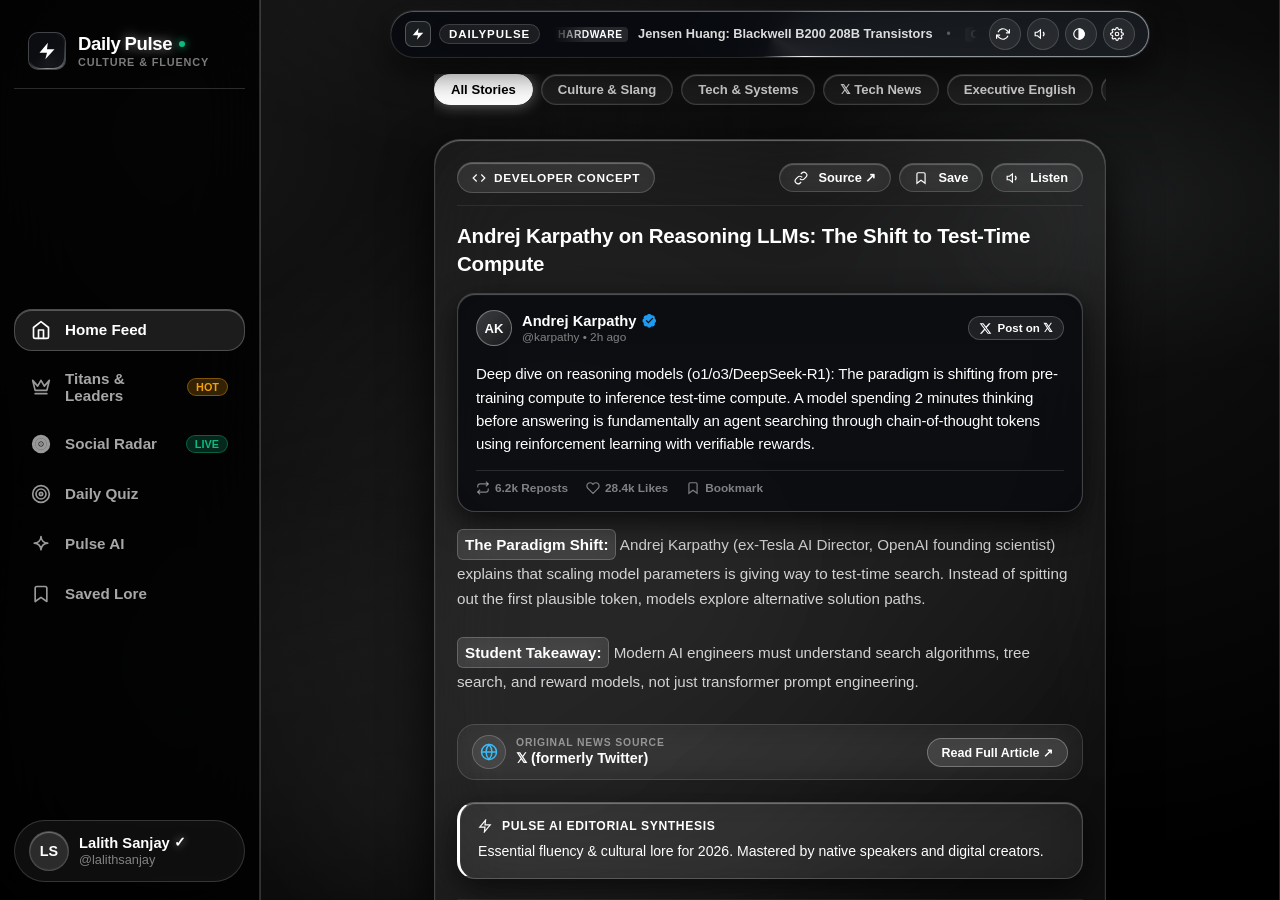
==== DailyPulse.html @ 878660b5 "Deploy 1st-year college student mentor AI: structured answers with What is that, Real-world analogie" ====
﻿<!DOCTYPE html>
<html lang="en">
<head>
  <meta charset="UTF-8">
  <meta name="viewport" content="width=device-width, initial-scale=1.0, maximum-scale=1.0, user-scalable=no">
  <meta name="theme-color" content="#000000">
  <meta name="apple-mobile-web-app-capable" content="yes">
  <meta name="apple-mobile-web-app-status-bar-style" content="black-translucent">
  <title>DailyPulse • Global Systems & Fluency Engine</title>
  
    <link rel="icon" type="image/svg+xml" href="icon.svg">
  <link rel="manifest" href="manifest.json">
  <style>
/* ============================================================
   DAILYPULSE ⚡ - Black & White Transparent Glassmorphism UI
   Minimalist, ultra-clean Apple & VisionOS monochrome frosted glass
   ============================================================ */

:root {
  /* Default: Deep OLED Black with Ultra-Blur White Frosted Glass */
  --app-bg: #000000;
  --glass-card: rgba(255, 255, 255, 0.055);
  --glass-card-hover: rgba(255, 255, 255, 0.095);
  --glass-card-active: rgba(255, 255, 255, 0.15);
  --glass-header: rgba(0, 0, 0, 0.82);
  --glass-nav: rgba(0, 0, 0, 0.88);
  --glass-embed: rgba(255, 255, 255, 0.07);
  
  --glass-border: rgba(255, 255, 255, 0.16);
  --glass-border-hover: rgba(255, 255, 255, 0.32);
  --glass-border-strong: rgba(255, 255, 255, 0.6);
  
  --glass-blur: blur(42px) saturate(210%) brightness(108%);
  --glass-shadow: 0 20px 50px rgba(0, 0, 0, 0.85);
  --glass-inset: inset 0 1px 1px rgba(255, 255, 255, 0.35), inset 0 -1px 1px rgba(255, 255, 255, 0.05);

  --text-primary: #ffffff;
  --text-secondary: rgba(255, 255, 255, 0.8);
  --text-muted: rgba(255, 255, 255, 0.48);
  
  --accent-btn-bg: #ffffff;
  --accent-btn-text: #000000;
  --accent-gold: #ffb703;
  --accent-orange: #ff5722;
  --accent-emerald: #10b981;

  --font-social: -apple-system, BlinkMacSystemFont, "Segoe UI", Roboto, Helvetica, Arial, sans-serif;
  --radius-sm: 10px;
  --radius-md: 18px;
  --radius-lg: 26px;
  --radius-pill: 9999px;
  --transition: all 0.22s cubic-bezier(0.16, 1, 0.3, 1);
}

/* White Transparent Glass Theme (Frosted Ice / Pearl) */
body.theme-white-glass {
  --app-bg: #07090e;
  --glass-card: rgba(255, 255, 255, 0.14);
  --glass-card-hover: rgba(255, 255, 255, 0.22);
  --glass-card-active: rgba(255, 255, 255, 0.28);
  --glass-header: rgba(12, 16, 24, 0.75);
  --glass-nav: rgba(12, 16, 24, 0.85);
  --glass-embed: rgba(255, 255, 255, 0.09);
  
  --glass-border: rgba(255, 255, 255, 0.24);
  --glass-border-hover: rgba(255, 255, 255, 0.45);
  --glass-border-strong: rgba(255, 255, 255, 0.7);
  
  --glass-shadow: 0 20px 50px rgba(0, 0, 0, 0.6);
  --glass-inset: inset 0 1px 2px rgba(255, 255, 255, 0.45);
  --text-primary: #ffffff;
  --text-secondary: rgba(255, 255, 255, 0.9);
  --text-muted: rgba(255, 255, 255, 0.6);
}

/* Base Reset */
* {
  margin: 0;
  padding: 0;
  box-sizing: border-box;
  -webkit-tap-highlight-color: transparent;
}

/* Pure Deep Black Background with Ambient Frosted Orbs */
body {
  background-color: var(--app-bg);
  background-image: 
    radial-gradient(circle at 15% 15%, rgba(255, 255, 255, 0.09) 0%, transparent 45%),
    radial-gradient(circle at 85% 25%, rgba(255, 255, 255, 0.07) 0%, transparent 50%),
    radial-gradient(circle at 50% 65%, rgba(255, 255, 255, 0.08) 0%, transparent 55%),
    radial-gradient(circle at 30% 90%, rgba(255, 255, 255, 0.06) 0%, transparent 45%);
  background-attachment: fixed;
  background-size: cover;
  color: var(--text-primary);
  font-family: var(--font-social);
  overflow-x: hidden;
  min-height: 100vh;
  min-height: 100dvh;
  -webkit-font-smoothing: antialiased;
  transition: background 0.3s ease;
}

/* Custom Sleek Transparent Scrollbar */
::-webkit-scrollbar {
  width: 5px;
  height: 5px;
}
::-webkit-scrollbar-track {
  background: transparent;
}
::-webkit-scrollbar-thumb {
  background: rgba(255, 255, 255, 0.14);
  border-radius: var(--radius-pill);
}
::-webkit-scrollbar-thumb:hover {
  background: rgba(255, 255, 255, 0.28);
}

/* Main Container Frame */
.social-app-shell {
  display: flex;
  flex-direction: column;
  height: 100vh;
  height: 100dvh;
  max-width: 1400px;
  margin: 0 auto;
}

/* ============================================================
   FLOATING FROSTED GLASS DYNAMIC ISLAND (Replaces old rigid header bar)
   ============================================================ */
.floating-island-container {
  position: sticky;
  top: 10px;
  z-index: 250;
  width: 100%;
  padding: 0 16px;
  margin-bottom: 8px;
  pointer-events: none;
}

.dynamic-island-capsule {
  pointer-events: auto;
  max-width: 760px;
  margin: 0 auto;
  height: 48px;
  background: rgba(8, 10, 15, 0.72);
  backdrop-filter: blur(35px) saturate(190%);
  -webkit-backdrop-filter: blur(35px) saturate(190%);
  border: 1px solid rgba(255, 255, 255, 0.16);
  border-radius: var(--radius-pill);
  box-shadow: 
    0 12px 35px rgba(0, 0, 0, 0.7),
    0 0 20px rgba(255, 255, 255, 0.04),
    inset 0 1px 1px rgba(255, 255, 255, 0.35);
  display: flex;
  align-items: center;
  justify-content: space-between;
  padding: 0 14px;
  gap: 12px;
  transition: all 0.3s cubic-bezier(0.16, 1, 0.3, 1);
}

.dynamic-island-capsule:hover {
  border-color: rgba(255, 255, 255, 0.28);
  box-shadow: 
    0 16px 45px rgba(0, 0, 0, 0.8),
    0 0 28px rgba(255, 255, 255, 0.08),
    inset 0 1px 1px rgba(255, 255, 255, 0.5);
  transform: translateY(-1px);
}

/* White Glass Theme Variant */
body.theme-white-glass .dynamic-island-capsule {
  background: rgba(255, 255, 255, 0.16);
  border-color: rgba(255, 255, 255, 0.3);
  box-shadow: 
    0 12px 35px rgba(0, 0, 0, 0.4),
    inset 0 1px 2px rgba(255, 255, 255, 0.5);
}

.island-left-meta {
  display: flex;
  align-items: center;
  gap: 8px;
  cursor: pointer;
  flex-shrink: 0;
  user-select: none;
}

.island-emblem-mini {
  position: relative;
  width: 28px;
  height: 28px;
  background: rgba(255, 255, 255, 0.1);
  border: 1px solid rgba(255, 255, 255, 0.3);
  border-radius: 50%;
  display: flex;
  align-items: center;
  justify-content: center;
  box-shadow: 0 0 12px rgba(255, 255, 255, 0.2);
}

.island-pulse-dot {
  position: absolute;
  top: -2px;
  right: -2px;
  width: 8px;
  height: 8px;
  background: #10b981;
  border-radius: 50%;
  box-shadow: 0 0 10px #10b981;
  animation: radarBlink 1.8s infinite ease-in-out;
}

.island-svg-mini {
  width: 14px;
  height: 14px;
}

.island-badge-label {
  font-size: 0.72rem;
  font-weight: 800;
  letter-spacing: 0.08em;
  color: #ffffff;
  text-transform: uppercase;
  background: rgba(255, 255, 255, 0.08);
  padding: 3px 9px;
  border-radius: var(--radius-pill);
  border: 1px solid rgba(255, 255, 255, 0.15);
}

/* Center Marquee Ticker */
.island-ticker-wrapper {
  flex: 1;
  overflow: hidden;
  white-space: nowrap;
  mask-image: linear-gradient(to right, transparent, black 8%, black 92%, transparent);
  -webkit-mask-image: linear-gradient(to right, transparent, black 8%, black 92%, transparent);
  position: relative;
  height: 24px;
  display: flex;
  align-items: center;
}

.island-ticker-track {
  display: inline-flex;
  align-items: center;
  gap: 14px;
  animation: islandMarquee 26s linear infinite;
}

.island-ticker-track:hover {
  animation-play-state: paused;
}

@keyframes islandMarquee {
  0% { transform: translateX(0); }
  100% { transform: translateX(-50%); }
}

.ticker-item {
  font-size: 0.8rem;
  font-weight: 600;
  color: rgba(255, 255, 255, 0.85);
  cursor: pointer;
  transition: color 0.2s ease;
}

.ticker-item:hover {
  color: #ffffff;
  text-shadow: 0 0 10px rgba(255, 255, 255, 0.6);
}

.ticker-dot {
  color: rgba(255, 255, 255, 0.35);
  font-size: 0.75rem;
}

/* Right Controls */
.island-right-meta {
  display: flex;
  align-items: center;
  gap: 6px;
  flex-shrink: 0;
}

.island-stat-chip {
  display: flex;
  align-items: center;
  gap: 5px;
  background: rgba(255, 255, 255, 0.07);
  border: 1px solid rgba(255, 255, 255, 0.16);
  padding: 4px 10px;
  border-radius: var(--radius-pill);
  font-size: 0.76rem;
  font-weight: 800;
  color: #ffffff;
  user-select: none;
  backdrop-filter: blur(12px);
}

.island-stat-chip.streak {
  color: #ffb703;
}

.island-icon-btn {
  width: 32px;
  height: 32px;
  background: rgba(255, 255, 255, 0.07);
  border: 1px solid rgba(255, 255, 255, 0.16);
  border-radius: 50%;
  display: flex;
  align-items: center;
  justify-content: center;
  color: #ffffff;
  font-size: 0.85rem;
  cursor: pointer;
  transition: all 0.2s ease;
  backdrop-filter: blur(12px);
}

.island-icon-btn:hover {
  background: rgba(255, 255, 255, 0.18);
  border-color: rgba(255, 255, 255, 0.35);
  transform: scale(1.08);
}

.island-icon-btn:active {
  transform: scale(0.94);
}

/* Sidebar Top Brand Header */
.sidebar-brand-box {
  display: flex;
  align-items: center;
  gap: 12px;
  padding: 14px 14px 18px 14px;
  cursor: pointer;
  user-select: none;
  border-bottom: 1px solid var(--glass-border);
  margin-bottom: 14px;
  transition: var(--transition);
}

.sidebar-brand-box:hover {
  background: rgba(255, 255, 255, 0.04);
  border-radius: var(--radius-md);
}

.sidebar-brand-box:active {
  transform: scale(0.98);
}

/* ============================================================
   ANIMATED LOGO: CARDIOGRAM PULSE + ELECTRIC HEARTBEAT EMBLEM
   ============================================================ */
.pulse-brand-emblem {
  position: relative;
  width: 40px;
  height: 40px;
  display: flex;
  align-items: center;
  justify-content: center;
  flex-shrink: 0;
}

.pulse-radar-halo {
  position: absolute;
  width: 100%;
  height: 100%;
  border-radius: 12px;
  background: rgba(255, 255, 255, 0.18);
  opacity: 0;
  pointer-events: none;
  animation: radarPulseAura 3s infinite cubic-bezier(0.1, 0.8, 0.3, 1);
}

@keyframes radarPulseAura {
  0% {
    transform: scale(0.85);
    opacity: 0.8;
  }
  60% {
    transform: scale(1.4);
    opacity: 0;
  }
  100% {
    transform: scale(1.55);
    opacity: 0;
  }
}

.pulse-svg-logo {
  width: 40px;
  height: 40px;
  overflow: visible;
  filter: drop-shadow(0 4px 14px rgba(0, 0, 0, 0.8));
  transition: transform 0.25s cubic-bezier(0.16, 1, 0.3, 1);
}

.x-header-brand:hover .pulse-svg-logo {
  transform: scale(1.08);
}

.logo-glass-bg {
  fill: rgba(255, 255, 255, 0.08);
  stroke: rgba(255, 255, 255, 0.28);
  stroke-width: 1.2;
}

/* Moving Cardiogram Signal Line */
.logo-ecg-line {
  fill: none;
  stroke: rgba(255, 255, 255, 0.45);
  stroke-width: 1.8;
  stroke-linecap: round;
  stroke-linejoin: round;
  stroke-dasharray: 55;
  stroke-dashoffset: 110;
  animation: ecgWaveSweep 3s infinite linear;
}

@keyframes ecgWaveSweep {
  0% {
    stroke-dashoffset: 110;
    opacity: 0.3;
  }
  25% {
    opacity: 0.95;
  }
  65% {
    stroke-dashoffset: 0;
    opacity: 0.95;
  }
  100% {
    stroke-dashoffset: -110;
    opacity: 0.3;
  }
}

/* Heartbeat Lub-Dub Pulsing Lightning Bolt */
.logo-bolt-icon {
  transform-origin: 22px 22px;
  animation: boltHeartbeat 3s infinite ease-in-out;
  filter: drop-shadow(0 0 6px rgba(255, 255, 255, 0.8));
}

@keyframes boltHeartbeat {
  0%, 100% {
    transform: scale(1);
    filter: drop-shadow(0 0 6px rgba(255, 255, 255, 0.7));
  }
  14% {
    transform: scale(1.18);
    filter: drop-shadow(0 0 14px rgba(255, 255, 255, 1));
  }
  24% {
    transform: scale(1.05);
    filter: drop-shadow(0 0 8px rgba(255, 255, 255, 0.8));
  }
  34% {
    transform: scale(1.22);
    filter: drop-shadow(0 0 18px rgba(255, 255, 255, 1));
  }
  48% {
    transform: scale(1);
    filter: drop-shadow(0 0 6px rgba(255, 255, 255, 0.7));
  }
}

/* Brand Text & Live Audio Equalizer */
.pulse-brand-text {
  display: flex;
  flex-direction: column;
  line-height: 1.15;
}

.pulse-title-wrap {
  display: flex;
  align-items: center;
  gap: 4px;
  font-size: 1.16rem;
  font-weight: 900;
  letter-spacing: -0.02em;
}

.brand-title-daily {
  color: #ffffff;
}

.brand-title-pulse {
  color: #ffffff;
  text-shadow: 0 0 12px rgba(255, 255, 255, 0.55);
}

.pulse-live-beacon {
  width: 6px;
  height: 6px;
  background: #10b981;
  border-radius: 50%;
  margin-left: 3px;
  box-shadow: 0 0 8px #10b981;
  animation: beaconBlink 2s infinite ease-in-out;
}

@keyframes beaconBlink {
  0%, 100% {
    opacity: 1;
    transform: scale(1);
  }
  50% {
    opacity: 0.3;
    transform: scale(0.65);
  }
}

.pulse-sub-row {
  display: flex;
  align-items: center;
  gap: 6px;
  margin-top: 2px;
}

.x-brand-sub {
  font-size: 0.68rem;
  color: var(--text-muted);
  font-weight: 800;
  text-transform: uppercase;
  letter-spacing: 0.08em;
}

.mini-equalizer {
  display: inline-flex;
  align-items: flex-end;
  gap: 2px;
  height: 9px;
}

.eq-bar {
  width: 2px;
  background: rgba(255, 255, 255, 0.7);
  border-radius: 1px;
  animation: eqBounce 1.2s infinite ease-in-out;
}

.eq-1 { height: 40%; animation-delay: 0.1s; }
.eq-2 { height: 90%; animation-delay: 0.35s; }
.eq-3 { height: 60%; animation-delay: 0.2s; }

@keyframes eqBounce {
  0%, 100% { height: 30%; opacity: 0.45; }
  50% { height: 100%; opacity: 1; }
}

.x-header-actions {
  display: flex;
  align-items: center;
  gap: 8px;
}

/* Transparent Download Pill */
.download-pill-btn {
  background: rgba(255, 255, 255, 0.08);
  border: 1px solid var(--glass-border);
  color: #ffffff;
  font-weight: 800;
  font-size: 0.76rem;
  text-decoration: none;
  padding: 6px 14px;
  border-radius: var(--radius-pill);
  cursor: pointer;
  backdrop-filter: blur(12px);
  -webkit-backdrop-filter: blur(12px);
  transition: var(--transition);
  display: inline-flex;
  align-items: center;
  gap: 5px;
  box-shadow: var(--glass-inset);
}

.download-pill-btn:hover {
  background: rgba(255, 255, 255, 0.16);
  border-color: var(--glass-border-hover);
  transform: translateY(-1px);
}

/* Glass XP & Streak Pills */
.xp-level-pill {
  display: flex;
  align-items: center;
  gap: 5px;
  background: rgba(255, 255, 255, 0.06);
  border: 1px solid var(--glass-border);
  padding: 5px 12px;
  border-radius: var(--radius-pill);
  font-size: 0.78rem;
  font-weight: 800;
  color: #fff;
  backdrop-filter: blur(10px);
  box-shadow: var(--glass-inset);
}

.streak-pill-social {
  display: flex;
  align-items: center;
  gap: 4px;
  background: rgba(255, 255, 255, 0.06);
  border: 1px solid var(--glass-border);
  padding: 5px 12px;
  border-radius: var(--radius-pill);
  font-size: 0.8rem;
  font-weight: 800;
  color: #fff;
  backdrop-filter: blur(10px);
  box-shadow: var(--glass-inset);
}

.header-icon-btn {
  background: rgba(255, 255, 255, 0.06);
  border: 1px solid var(--glass-border);
  width: 34px;
  height: 34px;
  border-radius: var(--radius-pill);
  display: flex;
  align-items: center;
  justify-content: center;
  cursor: pointer;
  color: var(--text-primary);
  font-size: 0.95rem;
  backdrop-filter: blur(12px);
  transition: var(--transition);
  box-shadow: var(--glass-inset);
}

.header-icon-btn:hover {
  background: rgba(255, 255, 255, 0.15);
  border-color: var(--glass-border-hover);
  transform: translateY(-1px);
}

/* ============================================================
   MAIN GRID & DESKTOP GLASS SIDEBAR
   ============================================================ */
.social-main-grid {
  display: flex;
  flex: 1;
  overflow: hidden;
}

.x-desktop-nav {
  display: none;
  width: 260px;
  background: var(--glass-header);
  backdrop-filter: var(--glass-blur);
  -webkit-backdrop-filter: var(--glass-blur);
  border-right: 1px solid var(--glass-border);
  padding: 18px 14px;
  flex-direction: column;
  justify-content: space-between;
  flex-shrink: 0;
}

.x-nav-menu {
  display: flex;
  flex-direction: column;
  gap: 8px;
}

.x-nav-button {
  display: flex;
  align-items: center;
  gap: 14px;
  padding: 10px 16px;
  border-radius: var(--radius-md);
  background: transparent;
  border: 1px solid transparent;
  color: rgba(255, 255, 255, 0.65);
  font-size: 0.95rem;
  font-weight: 600;
  cursor: pointer;
  transition: all 0.2s cubic-bezier(0.16, 1, 0.3, 1);
  width: 100%;
  text-align: left;
}

.x-nav-button .nav-svg-icon {
  width: 20px;
  height: 20px;
  stroke: rgba(255, 255, 255, 0.6);
  flex-shrink: 0;
  transition: stroke 0.2s ease, transform 0.2s ease;
}

.x-nav-button:hover {
  background: rgba(255, 255, 255, 0.06);
  color: #ffffff;
  border-color: rgba(255, 255, 255, 0.12);
}

.x-nav-button:hover .nav-svg-icon {
  stroke: #ffffff;
}

.x-nav-button.active {
  background: rgba(255, 255, 255, 0.1);
  border: 1px solid rgba(255, 255, 255, 0.22);
  color: #ffffff;
  font-weight: 700;
  box-shadow: inset 0 1px 0 rgba(255, 255, 255, 0.25);
}

.x-nav-button.active .nav-svg-icon {
  stroke: #ffffff;
}

.x-nav-button .nav-badge {
  margin-left: auto;
  font-size: 0.68rem;
  background: rgba(255, 255, 255, 0.12);
  border: 1px solid var(--glass-border);
  color: #fff;
  padding: 2px 8px;
  border-radius: var(--radius-pill);
  font-weight: 800;
}

.x-nav-button .quiz-badge {
  margin-left: auto;
  font-size: 0.68rem;
  background: #ffffff;
  color: #000000;
  padding: 2px 8px;
  border-radius: var(--radius-pill);
  font-weight: 800;
}

.x-profile-strip {
  display: flex;
  align-items: center;
  gap: 12px;
  padding: 10px 14px;
  border-radius: var(--radius-pill);
  cursor: pointer;
  background: var(--glass-card);
  border: 1px solid var(--glass-border);
  backdrop-filter: blur(12px);
  transition: var(--transition);
}

.x-profile-strip:hover {
  background: var(--glass-card-hover);
  border-color: var(--glass-border-hover);
}

.x-avatar {
  width: 40px;
  height: 40px;
  border-radius: 50%;
  background: rgba(255, 255, 255, 0.12);
  border: 1px solid var(--glass-border);
  display: flex;
  align-items: center;
  justify-content: center;
  font-weight: 800;
  font-size: 0.9rem;
  color: #fff;
  flex-shrink: 0;
  box-shadow: var(--glass-inset);
}

.x-user-meta {
  display: flex;
  flex-direction: column;
  line-height: 1.2;
}

.x-user-display {
  font-weight: 700;
  font-size: 0.92rem;
  display: flex;
  align-items: center;
  gap: 4px;
}

.verified-badge {
  color: #fff;
  font-size: 0.85rem;
  filter: drop-shadow(0 0 4px rgba(255, 255, 255, 0.6));
}

.x-user-handle {
  color: var(--text-muted);
  font-size: 0.8rem;
}

/* ============================================================
   FEED TIMELINE VIEWPORT
   ============================================================ */
.social-timeline {
  flex: 1;
  overflow-y: auto;
  position: relative;
  border-right: 1px solid var(--glass-border);
}

.timeline-pane {
  display: none;
  animation: feedFade 0.22s ease-out;
}

.timeline-pane.active {
  display: block;
}

@keyframes feedFade {
  from { opacity: 0; transform: translateY(6px); }
  to { opacity: 1; transform: translateY(0); }
}

/* ============================================================
   CLEAN DECK PROGRESS STRIP (Replaces Cluttered Story Bar)
   ============================================================ */
.deck-progress-strip {
  background: rgba(255, 255, 255, 0.05);
  border: 1px solid rgba(255, 255, 255, 0.16);
  border-radius: var(--radius-md);
  padding: 12px 16px;
  margin-bottom: 16px;
  backdrop-filter: var(--glass-blur);
  -webkit-backdrop-filter: var(--glass-blur);
  box-shadow: 0 8px 25px rgba(0, 0, 0, 0.6), inset 0 1px 1px rgba(255, 255, 255, 0.35);
  display: flex;
  flex-direction: column;
  gap: 8px;
}

.deck-progress-meta {
  display: flex;
  justify-content: space-between;
  align-items: center;
}

.deck-topic-badge {
  font-size: 0.86rem;
  font-weight: 800;
  color: #ffffff;
  display: flex;
  align-items: center;
  gap: 6px;
  letter-spacing: -0.01em;
}

.deck-percent-text {
  font-size: 0.72rem;
  font-weight: 800;
  color: var(--text-muted);
  text-transform: uppercase;
  letter-spacing: 0.08em;
}

.deck-progress-bar-wrap {
  width: 100%;
  height: 5px;
  background: rgba(255, 255, 255, 0.1);
  border-radius: var(--radius-pill);
  overflow: hidden;
  position: relative;
}

.deck-progress-bar-fill {
  height: 100%;
  background: #ffffff;
  border-radius: var(--radius-pill);
  transition: width 0.35s cubic-bezier(0.16, 1, 0.3, 1);
  box-shadow: 0 0 12px rgba(255, 255, 255, 0.9);
}

/* ============================================================
   DAILY DECK: MONOCHROME GLASS CARDS
   ============================================================ */
.deck-feed-stream {
  max-width: 700px;
  margin: 0 auto;
  padding: 18px 14px 80px 14px;
}

/* Category Filter Bar */
.category-filter-bar {
  margin-bottom: 20px;
  display: flex;
  gap: 8px;
  overflow-x: auto;
  padding-bottom: 14px;
  scrollbar-width: none;
}

.category-filter-bar::-webkit-scrollbar {
  display: none;
}

.category-pill {
  background: var(--glass-card);
  border: 1px solid var(--glass-border);
  color: var(--text-secondary);
  padding: 7px 16px;
  border-radius: var(--radius-pill);
  font-size: 0.82rem;
  font-weight: 700;
  cursor: pointer;
  white-space: nowrap;
  backdrop-filter: blur(12px);
  transition: var(--transition);
  box-shadow: var(--glass-inset);
}

.category-pill:hover {
  background: var(--glass-card-hover);
  color: #fff;
  border-color: var(--glass-border-hover);
}

.category-pill.active {
  background: var(--accent-btn-bg);
  color: var(--accent-btn-text);
  border-color: #fff;
  box-shadow: 0 0 15px rgba(255, 255, 255, 0.4);
}

/* The Core Transparent Post Card */
.social-post-card {
  background: var(--glass-card);
  backdrop-filter: var(--glass-blur);
  -webkit-backdrop-filter: var(--glass-blur);
  border: 1px solid var(--glass-border);
  border-radius: var(--radius-lg);
  padding: 22px;
  margin-bottom: 18px;
  box-shadow: var(--glass-shadow), var(--glass-inset);
  display: flex;
  flex-direction: column;
  gap: 16px;
  transition: var(--transition);
}

.social-post-card:hover {
  background: var(--glass-card-hover);
  border-color: var(--glass-border-hover);
  box-shadow: 0 20px 45px rgba(0, 0, 0, 0.75), var(--glass-inset);
}

/* Card Top Meta Bar (Clean Executive Layout) */
.card-meta-topbar {
  display: flex;
  align-items: center;
  justify-content: space-between;
  gap: 12px;
  padding-bottom: 12px;
  border-bottom: 1px solid rgba(255, 255, 255, 0.08);
}

.card-category-tag {
  display: inline-flex;
  align-items: center;
  gap: 8px;
  background: rgba(255, 255, 255, 0.08);
  border: 1px solid rgba(255, 255, 255, 0.18);
  border-radius: var(--radius-pill);
  padding: 6px 14px;
  backdrop-filter: blur(20px);
  -webkit-backdrop-filter: blur(20px);
  box-shadow: inset 0 1px 1px rgba(255, 255, 255, 0.3);
}

.cat-tag-icon {
  font-size: 0.95rem;
}

.cat-tag-label {
  font-size: 0.74rem;
  font-weight: 800;
  color: #ffffff;
  letter-spacing: 0.06em;
  text-transform: uppercase;
}

.card-top-actions {
  display: flex;
  align-items: center;
  gap: 8px;
}

.card-icon-action-btn {
  background: rgba(255, 255, 255, 0.06);
  border: 1px solid rgba(255, 255, 255, 0.16);
  color: #ffffff;
  padding: 6px 14px;
  border-radius: var(--radius-pill);
  font-size: 0.8rem;
  font-weight: 700;
  cursor: pointer;
  display: flex;
  align-items: center;
  gap: 6px;
  text-decoration: none;
  backdrop-filter: blur(14px);
  -webkit-backdrop-filter: blur(14px);
  transition: var(--transition);
  box-shadow: inset 0 1px 1px rgba(255, 255, 255, 0.25);
}

.card-icon-action-btn:hover {
  background: rgba(255, 255, 255, 0.16);
  border-color: rgba(255, 255, 255, 0.35);
  transform: translateY(-1px);
}

.card-icon-action-btn.saved {
  background: rgba(255, 255, 255, 0.18);
  border-color: #ffb703;
  color: #ffb703;
}

/* Legacy Post Header fallback if referenced */
.post-author-row {
  display: flex;
  align-items: center;
  justify-content: space-between;
}

.author-profile-block {
  display: flex;
  align-items: center;
  gap: 12px;
}

.author-meta {
  display: flex;
  flex-direction: column;
  line-height: 1.25;
}

.author-name-line {
  display: flex;
  align-items: center;
  gap: 6px;
  font-weight: 700;
  font-size: 0.96rem;
  color: #fff;
}

.author-handle-sub {
  color: var(--text-muted);
  font-size: 0.8rem;
}

.reddit-flair-badge {
  background: rgba(255, 255, 255, 0.08);
  color: #ffffff;
  border: 1px solid var(--glass-border);
  font-size: 0.72rem;
  font-weight: 800;
  padding: 4px 10px;
  border-radius: var(--radius-pill);
  backdrop-filter: blur(10px);
}

.post-headline-text {
  font-size: 1.28rem;
  font-weight: 800;
  line-height: 1.35;
  color: #fff;
  letter-spacing: -0.01em;
}

/* ============================================================
   AESTHETIC HERO VISUAL BANNERS (Topic Art & Culture Embeds)
   ============================================================ */
.aesthetic-visual-banner {
  position: relative;
  border-radius: 20px;
  overflow: hidden;
  padding: 24px 22px;
  display: flex;
  flex-direction: column;
  justify-content: space-between;
  gap: 16px;
  backdrop-filter: blur(40px) saturate(200%);
  -webkit-backdrop-filter: blur(40px) saturate(200%);
  box-shadow: 0 16px 45px rgba(0, 0, 0, 0.8), inset 0 1px 2px rgba(255, 255, 255, 0.4);
  transition: transform 0.3s cubic-bezier(0.16, 1, 0.3, 1), box-shadow 0.3s ease;
}

.aesthetic-visual-banner:hover {
  transform: translateY(-2px);
  box-shadow: 0 20px 50px rgba(0, 0, 0, 0.9), inset 0 1px 3px rgba(255, 255, 255, 0.6);
}

/* 1. Charli XCX Brat Summer Aesthetic Banner */
.art-brat-summer {
  background: radial-gradient(circle at 50% 40%, rgba(138, 206, 0, 0.22) 0%, rgba(12, 18, 5, 0.92) 100%);
  border: 1.5px solid rgba(138, 206, 0, 0.45);
  animation: bratPulse 4s infinite ease-in-out;
}

@keyframes bratPulse {
  0%, 100% {
    box-shadow: 0 15px 40px rgba(0, 0, 0, 0.8), 0 0 20px rgba(138, 206, 0, 0.15), inset 0 1px 2px rgba(255, 255, 255, 0.4);
    border-color: rgba(138, 206, 0, 0.35);
  }
  50% {
    box-shadow: 0 18px 50px rgba(0, 0, 0, 0.9), 0 0 40px rgba(138, 206, 0, 0.35), inset 0 1px 3px rgba(255, 255, 255, 0.7);
    border-color: #8ace00;
  }
}

.brat-typography {
  font-family: -apple-system, BlinkMacSystemFont, "Arial Black", sans-serif;
  font-size: 3.4rem;
  font-weight: 900;
  color: #8ace00;
  letter-spacing: -0.04em;
  line-height: 1;
  text-shadow: 0 0 30px rgba(138, 206, 0, 0.6), 0 4px 15px rgba(0, 0, 0, 0.9);
  filter: blur(0.3px);
  text-transform: lowercase;
}

.brat-subline {
  font-size: 0.76rem;
  font-weight: 800;
  color: rgba(255, 255, 255, 0.85);
  text-transform: uppercase;
  letter-spacing: 0.1em;
}

/* 2. Jensen Huang NVIDIA Blackwell Cyberpunk Banner */
.art-jensen-nvidia {
  background: radial-gradient(circle at 80% 20%, rgba(118, 185, 0, 0.25) 0%, rgba(8, 12, 6, 0.95) 100%);
  border: 1.5px solid rgba(118, 185, 0, 0.4);
  animation: nvidiaCircuitGlow 4.5s infinite ease-in-out;
}

@keyframes nvidiaCircuitGlow {
  0%, 100% {
    box-shadow: 0 15px 40px rgba(0, 0, 0, 0.8), 0 0 25px rgba(118, 185, 0, 0.15);
    border-color: rgba(118, 185, 0, 0.3);
  }
  50% {
    box-shadow: 0 18px 50px rgba(0, 0, 0, 0.9), 0 0 45px rgba(118, 185, 0, 0.4);
    border-color: #76b900;
  }
}

.nvidia-chip-diagram {
  display: flex;
  align-items: center;
  justify-content: space-between;
  gap: 16px;
}

.nvidia-emblem-badge {
  font-size: 2.8rem;
  width: 72px;
  height: 72px;
  background: rgba(118, 185, 0, 0.12);
  border: 1.5px solid rgba(118, 185, 0, 0.5);
  border-radius: 50%;
  display: flex;
  align-items: center;
  justify-content: center;
  box-shadow: 0 0 25px rgba(118, 185, 0, 0.35), inset 0 1px 2px rgba(255, 255, 255, 0.5);
}

/* 3. Real Madrid Champions League Regal Banner */
.art-real-madrid {
  background: radial-gradient(circle at 50% 30%, rgba(234, 179, 8, 0.2) 0%, rgba(15, 23, 42, 0.95) 100%);
  border: 1.5px solid rgba(234, 179, 8, 0.45);
  animation: uclGoldGlow 4s infinite ease-in-out;
}

@keyframes uclGoldGlow {
  0%, 100% {
    box-shadow: 0 15px 40px rgba(0, 0, 0, 0.8), 0 0 20px rgba(234, 179, 8, 0.15);
    border-color: rgba(234, 179, 8, 0.35);
  }
  50% {
    box-shadow: 0 18px 50px rgba(0, 0, 0, 0.9), 0 0 40px rgba(234, 179, 8, 0.4);
    border-color: #eab308;
  }
}

.ucl-stars-row {
  display: flex;
  gap: 4px;
  font-size: 0.9rem;
  color: #facc15;
  filter: drop-shadow(0 0 6px rgba(250, 204, 21, 0.8));
}

/* 4. IShowSpeed High Voltage Electric Banner */
.art-ishowspeed {
  background: radial-gradient(circle at 50% 50%, rgba(234, 179, 8, 0.2) 0%, rgba(126, 34, 206, 0.25) 50%, rgba(10, 5, 20, 0.95) 100%);
  border: 1.5px solid rgba(234, 179, 8, 0.4);
  animation: speedVoltage 3s infinite ease-in-out;
}

@keyframes speedVoltage {
  0%, 100% {
    box-shadow: 0 15px 40px rgba(0, 0, 0, 0.8), 0 0 25px rgba(234, 179, 8, 0.2);
    border-color: rgba(234, 179, 8, 0.35);
  }
  50% {
    box-shadow: 0 18px 50px rgba(0, 0, 0, 0.9), 0 0 45px rgba(168, 85, 247, 0.5);
    border-color: #c084fc;
  }
}

.speed-wave-bars {
  display: flex;
  align-items: flex-end;
  gap: 4px;
  height: 24px;
}

.speed-wave-bar {
  width: 4px;
  background: #facc15;
  border-radius: 2px;
  animation: speedWave 0.9s infinite ease-in-out alternate;
}

@keyframes speedWave {
  0% { height: 6px; }
  100% { height: 24px; }
}

/* 5. Sam Altman OpenAI Neural Lattice Banner */
.art-sam-altman {
  background: radial-gradient(circle at 50% 40%, rgba(6, 182, 212, 0.22) 0%, rgba(124, 58, 237, 0.2) 60%, rgba(8, 10, 20, 0.95) 100%);
  border: 1.5px solid rgba(6, 182, 212, 0.4);
  animation: openAiAgiPulse 4s infinite ease-in-out;
}

@keyframes openAiAgiPulse {
  0%, 100% {
    box-shadow: 0 15px 40px rgba(0, 0, 0, 0.8), 0 0 20px rgba(6, 182, 212, 0.2);
    border-color: rgba(6, 182, 212, 0.35);
  }
  50% {
    box-shadow: 0 18px 50px rgba(0, 0, 0, 0.9), 0 0 40px rgba(124, 58, 237, 0.4);
    border-color: #a855f7;
  }
}

/* 6. Centering a Div CSS Wireframe Banner */
.art-center-div {
  background: rgba(15, 23, 42, 0.75);
  border: 1.5px solid rgba(255, 255, 255, 0.2);
  padding: 20px;
}

.center-grid-canvas {
  height: 90px;
  border: 1px dashed rgba(255, 255, 255, 0.25);
  border-radius: 12px;
  display: grid;
  place-items: center;
  position: relative;
  background: rgba(0, 0, 0, 0.4);
}

.center-grid-target {
  background: #ffffff;
  color: #000000;
  font-weight: 800;
  font-size: 0.78rem;
  padding: 6px 14px;
  border-radius: 8px;
  box-shadow: 0 0 20px rgba(255, 255, 255, 0.8);
  animation: centerPulse 2.5s infinite ease-in-out;
}

@keyframes centerPulse {
  0%, 100% { transform: scale(1); }
  50% { transform: scale(1.08); box-shadow: 0 0 30px rgba(255, 255, 255, 1); }
}

/* Generic Aesthetic Visual Tag */
.art-meta-tag {
  display: inline-flex;
  align-items: center;
  gap: 6px;
  font-size: 0.72rem;
  font-weight: 800;
  text-transform: uppercase;
  letter-spacing: 0.08em;
  padding: 4px 12px;
  border-radius: var(--radius-pill);
  background: rgba(255, 255, 255, 0.08);
  border: 1px solid rgba(255, 255, 255, 0.18);
  backdrop-filter: blur(16px);
  color: #ffffff;
}

/* Transparent White Frosted Glass Embed Box with Animated White Sheen */
.slang-formal-embed {
  position: relative;
  background: rgba(255, 255, 255, 0.065);
  border: 1.5px solid rgba(255, 255, 255, 0.28);
  border-radius: 20px;
  overflow: hidden;
  backdrop-filter: blur(42px) saturate(220%);
  -webkit-backdrop-filter: blur(42px) saturate(220%);
  box-shadow: 0 15px 40px rgba(0, 0, 0, 0.75), inset 0 1px 2px rgba(255, 255, 255, 0.45);
  animation: whiteGlassPulse 4s infinite ease-in-out;
}

@keyframes whiteGlassPulse {
  0%, 100% {
    border-color: rgba(255, 255, 255, 0.22);
    box-shadow: 0 12px 35px rgba(0, 0, 0, 0.75), 
                inset 0 1px 2px rgba(255, 255, 255, 0.35), 
                0 0 16px rgba(255, 255, 255, 0.06);
  }
  50% {
    border-color: rgba(255, 255, 255, 0.65);
    box-shadow: 0 18px 50px rgba(0, 0, 0, 0.88), 
                inset 0 1px 3px rgba(255, 255, 255, 0.8), 
                0 0 32px rgba(255, 255, 255, 0.28);
  }
}

.embed-quote-row {
  padding: 18px 20px;
  display: flex;
  justify-content: space-between;
  align-items: center;
  background: rgba(255, 255, 255, 0.035);
  backdrop-filter: blur(25px);
  transition: var(--transition);
}

.embed-quote-row:first-child {
  border-bottom: 1px solid rgba(255, 255, 255, 0.14);
}

.embed-quote-row:hover {
  background: rgba(255, 255, 255, 0.08);
}

.quote-label-tag {
  font-size: 0.74rem;
  text-transform: uppercase;
  font-weight: 800;
  letter-spacing: 0.08em;
  margin-bottom: 6px;
  display: block;
}

.quote-label-tag.slang-color { color: rgba(255, 255, 255, 0.75); }
.quote-label-tag.formal-color { color: #ffffff; }

.quote-phrase-text {
  font-size: 1.15rem;
  font-weight: 700;
  color: #ffffff;
  line-height: 1.45;
  letter-spacing: -0.01em;
  text-shadow: 0 2px 12px rgba(0, 0, 0, 0.8);
}

.sound-mini-btn {
  background: rgba(255, 255, 255, 0.12);
  border: 1px solid rgba(255, 255, 255, 0.28);
  width: 42px;
  height: 42px;
  border-radius: 50%;
  display: flex;
  align-items: center;
  justify-content: center;
  cursor: pointer;
  transition: var(--transition);
  color: #ffffff;
  flex-shrink: 0;
  backdrop-filter: blur(14px);
  box-shadow: inset 0 1px 1px rgba(255, 255, 255, 0.4);
}

.sound-mini-btn:hover {
  background: #ffffff;
  color: #000000;
  border-color: #ffffff;
  transform: scale(1.1);
  box-shadow: 0 0 20px rgba(255, 255, 255, 0.6);
}

/* Glass Voice Practice Container */
.voice-practice-container {
  background: var(--glass-embed);
  border: 1px dashed var(--glass-border-hover);
  padding: 16px;
  border-radius: var(--radius-md);
  display: flex;
  flex-direction: column;
  gap: 12px;
  backdrop-filter: blur(14px);
}

.voice-input-row {
  display: flex;
  gap: 10px;
}

.mic-record-btn {
  background: rgba(255, 255, 255, 0.1);
  border: 1px solid var(--glass-border);
  color: #ffffff;
  width: 46px;
  height: 46px;
  border-radius: 50%;
  display: flex;
  align-items: center;
  justify-content: center;
  font-size: 1.25rem;
  cursor: pointer;
  transition: var(--transition);
  flex-shrink: 0;
  backdrop-filter: blur(10px);
}

.mic-record-btn.recording {
  background: #ffffff;
  color: #000;
  animation: pulseMic 1.2s infinite ease-in-out;
}

@keyframes pulseMic {
  0%, 100% { transform: scale(1); box-shadow: 0 0 15px rgba(255, 255, 255, 0.5); }
  50% { transform: scale(1.12); box-shadow: 0 0 25px rgba(255, 255, 255, 0.9); }
}

.post-narrative {
  color: var(--text-secondary);
  font-size: 0.95rem;
  line-height: 1.65;
}

.post-narrative strong {
  color: #ffffff;
  background: rgba(255, 255, 255, 0.1);
  padding: 2px 7px;
  border-radius: 6px;
  border: 1px solid rgba(255, 255, 255, 0.2);
  backdrop-filter: blur(12px);
  display: inline-block;
  margin: 1px 0;
}

/* White Transparent Frosted Community Note with Animated Pulse */
.x-community-note {
  background: rgba(255, 255, 255, 0.06);
  border: 1px solid rgba(255, 255, 255, 0.2);
  border-left: 3.5px solid #ffffff;
  border-radius: var(--radius-md);
  padding: 16px 18px;
  display: flex;
  flex-direction: column;
  gap: 8px;
  backdrop-filter: blur(35px) saturate(200%);
  -webkit-backdrop-filter: blur(35px) saturate(200%);
  box-shadow: 0 12px 35px rgba(0, 0, 0, 0.65), inset 0 1px 1px rgba(255, 255, 255, 0.35);
  animation: whiteNotePulse 5s infinite ease-in-out;
}

@keyframes whiteNotePulse {
  0%, 100% {
    border-left-color: rgba(255, 255, 255, 0.7);
    box-shadow: 0 12px 35px rgba(0, 0, 0, 0.65), inset 0 1px 1px rgba(255, 255, 255, 0.35);
  }
  50% {
    border-left-color: #ffffff;
    box-shadow: 0 15px 45px rgba(0, 0, 0, 0.8), inset 0 1px 2px rgba(255, 255, 255, 0.65), 0 0 20px rgba(255, 255, 255, 0.18);
  }
}

.note-header {
  display: flex;
  align-items: center;
  gap: 6px;
  font-size: 0.76rem;
  font-weight: 800;
  color: #ffffff;
  text-transform: uppercase;
  letter-spacing: 0.05em;
}

.note-body {
  font-size: 0.88rem;
  color: var(--text-primary);
  line-height: 1.5;
}

/* Card Action & Step Navigation Bar (Executive Layout) */
.card-footer-action-bar {
  display: flex;
  align-items: center;
  justify-content: space-between;
  gap: 12px;
  padding-top: 16px;
  border-top: 1px solid rgba(255, 255, 255, 0.08);
  margin-top: 4px;
}

.footer-left-actions {
  display: flex;
  align-items: center;
  gap: 10px;
}

.card-footer-pill-btn {
  background: rgba(255, 255, 255, 0.07);
  border: 1px solid rgba(255, 255, 255, 0.16);
  color: #ffffff;
  padding: 8px 16px;
  border-radius: var(--radius-pill);
  font-size: 0.84rem;
  font-weight: 700;
  cursor: pointer;
  display: flex;
  align-items: center;
  gap: 6px;
  backdrop-filter: blur(16px);
  -webkit-backdrop-filter: blur(16px);
  transition: var(--transition);
  box-shadow: inset 0 1px 1px rgba(255, 255, 255, 0.25);
}

.card-footer-pill-btn:hover {
  background: rgba(255, 255, 255, 0.16);
  border-color: rgba(255, 255, 255, 0.4);
  transform: translateY(-1px);
}

.card-footer-pill-btn.liked {
  color: #ffffff;
  background: rgba(255, 255, 255, 0.18);
  border-color: rgba(255, 255, 255, 0.5);
  filter: drop-shadow(0 0 10px rgba(255, 255, 255, 0.6));
}

.card-next-step-btn {
  background: #ffffff;
  color: #000000;
  border: 1px solid #ffffff;
  padding: 9px 20px;
  border-radius: var(--radius-pill);
  font-size: 0.86rem;
  font-weight: 800;
  cursor: pointer;
  display: inline-flex;
  align-items: center;
  gap: 6px;
  transition: var(--transition);
  box-shadow: 0 4px 18px rgba(255, 255, 255, 0.35);
}

.card-next-step-btn:hover {
  background: rgba(255, 255, 255, 0.9);
  transform: translateY(-2px);
  box-shadow: 0 6px 24px rgba(255, 255, 255, 0.55);
}

/* Glass Social Action Bar */
.social-action-bar {
  display: flex;
  align-items: center;
  justify-content: space-between;
  padding-top: 12px;
  border-top: 1px solid var(--glass-border);
}

.rd-vote-pill {
  display: flex;
  align-items: center;
  gap: 8px;
  background: var(--glass-card);
  border: 1px solid var(--glass-border);
  padding: 5px 14px;
  border-radius: var(--radius-pill);
  backdrop-filter: blur(10px);
  box-shadow: var(--glass-inset);
}

.vote-arrow-btn {
  background: transparent;
  border: none;
  color: var(--text-muted);
  font-size: 0.95rem;
  cursor: pointer;
  transition: var(--transition);
}

.vote-arrow-btn:hover {
  color: #ffffff;
  transform: scale(1.15);
}

.vote-number {
  font-weight: 800;
  font-size: 0.88rem;
  color: #fff;
}

.x-interactions {
  display: flex;
  gap: 18px;
  align-items: center;
}

.action-count-btn {
  background: transparent;
  border: none;
  display: flex;
  align-items: center;
  gap: 6px;
  color: var(--text-muted);
  font-size: 0.85rem;
  font-weight: 700;
  cursor: pointer;
  transition: var(--transition);
}

.action-count-btn:hover {
  color: #ffffff;
}

.action-count-btn.like-btn:hover, .action-count-btn.liked {
  color: #ffffff;
  filter: drop-shadow(0 0 8px rgba(255, 255, 255, 0.8));
}

.action-count-btn.bookmark-btn.saved {
  color: #ffb703;
  filter: drop-shadow(0 0 6px rgba(255, 183, 3, 0.6));
}

/* Card Step Switcher (Bottom of Deck) */
.deck-step-footer {
  display: flex;
  justify-content: space-between;
  align-items: center;
  margin-top: 12px;
}

.feed-prev-btn, .feed-next-btn {
  background: var(--glass-card);
  border: 1px solid var(--glass-border);
  color: var(--text-primary);
  padding: 10px 20px;
  border-radius: var(--radius-pill);
  font-weight: 700;
  font-size: 0.88rem;
  cursor: pointer;
  backdrop-filter: blur(12px);
  transition: var(--transition);
  box-shadow: var(--glass-inset);
}

.feed-prev-btn:hover:not(:disabled) {
  background: var(--glass-card-hover);
  border-color: var(--glass-border-hover);
}

.feed-next-btn {
  background: var(--accent-btn-bg);
  color: var(--accent-btn-text);
  border-color: #fff;
  font-weight: 800;
  box-shadow: 0 0 20px rgba(255, 255, 255, 0.4);
}

.feed-next-btn:hover {
  background: rgba(255, 255, 255, 0.85);
  transform: translateY(-1px);
}

.feed-prev-btn:disabled {
  opacity: 0.3;
  cursor: not-allowed;
}

.step-indicator-label {
  font-size: 0.82rem;
  color: var(--text-muted);
  font-weight: 700;
}

/* ============================================================
   TAB 2: RADAR - FROSTED STREAM CARDS
   ============================================================ */
.radar-timeline-stream {
  max-width: 740px;
  margin: 0 auto;
  padding: 18px 14px 80px 14px;
  display: flex;
  flex-direction: column;
  gap: 16px;
}

.radar-filter-bar {
  display: flex;
  gap: 8px;
  overflow-x: auto;
  padding-bottom: 10px;
  scrollbar-width: none;
}

.radar-filter-bar::-webkit-scrollbar {
  display: none;
}

.radar-tab-pill {
  background: var(--glass-card);
  border: 1px solid var(--glass-border);
  color: var(--text-secondary);
  padding: 8px 18px;
  border-radius: var(--radius-pill);
  font-size: 0.85rem;
  font-weight: 700;
  cursor: pointer;
  white-space: nowrap;
  backdrop-filter: blur(12px);
  transition: var(--transition);
  box-shadow: var(--glass-inset);
}

.radar-tab-pill:hover {
  background: var(--glass-card-hover);
  color: #fff;
  border-color: var(--glass-border-hover);
}

.radar-tab-pill.active {
  background: var(--accent-btn-bg);
  color: var(--accent-btn-text);
  border-color: #fff;
  box-shadow: 0 0 18px rgba(255, 255, 255, 0.4);
}

.live-fetch-banner {
  background: var(--glass-card);
  border: 1px solid var(--glass-border);
  padding: 10px 16px;
  border-radius: var(--radius-md);
  font-size: 0.82rem;
  color: #ffffff;
  display: flex;
  align-items: center;
  justify-content: space-between;
  backdrop-filter: blur(12px);
  box-shadow: var(--glass-inset);
}

.radar-stream-card {
  background: var(--glass-card);
  backdrop-filter: var(--glass-blur);
  -webkit-backdrop-filter: var(--glass-blur);
  border: 1px solid var(--glass-border);
  border-radius: var(--radius-md);
  padding: 18px;
  display: flex;
  flex-direction: column;
  gap: 12px;
  box-shadow: var(--glass-shadow), var(--glass-inset);
  transition: var(--transition);
}

.radar-stream-card:hover {
  background: var(--glass-card-hover);
  border-color: var(--glass-border-hover);
  transform: translateY(-2px);
}

.stream-card-author {
  display: flex;
  justify-content: space-between;
  align-items: center;
}

.stream-author-tag {
  display: flex;
  align-items: center;
  gap: 8px;
  font-weight: 700;
  font-size: 0.94rem;
  color: #fff;
}

.stream-platform-icon {
  width: 26px;
  height: 26px;
  border-radius: 50%;
  display: flex;
  align-items: center;
  justify-content: center;
  font-size: 0.85rem;
  background: rgba(255, 255, 255, 0.12);
  border: 1px solid var(--glass-border);
}

.stream-title-text {
  font-size: 1.1rem;
  font-weight: 700;
  line-height: 1.4;
  color: #fff;
}

.stream-body-text {
  font-size: 0.92rem;
  color: var(--text-secondary);
  line-height: 1.55;
}

.stream-bottom-row {
  display: flex;
  justify-content: space-between;
  align-items: center;
  padding-top: 12px;
  border-top: 1px solid var(--glass-border);
}

.btn-ask-ai-pill {
  background: rgba(255, 255, 255, 0.08);
  border: 1px solid var(--glass-border);
  color: #ffffff;
  font-weight: 800;
  font-size: 0.8rem;
  padding: 6px 14px;
  border-radius: var(--radius-pill);
  cursor: pointer;
  backdrop-filter: blur(10px);
  transition: var(--transition);
  box-shadow: var(--glass-inset);
}

.btn-ask-ai-pill:hover {
  background: #ffffff;
  color: #000;
  border-color: #fff;
}

/* ============================================================
   TAB 3: DM / PULSE AI TRANSPARENT MESSENGER
   ============================================================ */
.dm-chat-view {
  max-width: 740px;
  margin: 0 auto;
  height: calc(100vh - 120px);
  height: calc(100dvh - 120px);
  display: flex;
  flex-direction: column;
  padding: 12px 16px;
}

.dm-chat-stream {
  flex: 1;
  overflow-y: auto;
  display: flex;
  flex-direction: column;
  gap: 14px;
  padding: 14px 0;
}

.dm-bubble {
  max-width: 82%;
  padding: 14px 18px;
  border-radius: 20px;
  font-size: 0.95rem;
  line-height: 1.55;
  box-shadow: var(--glass-shadow);
}

.dm-bubble.ai {
  align-self: flex-start;
  background: var(--glass-card);
  backdrop-filter: var(--glass-blur);
  -webkit-backdrop-filter: var(--glass-blur);
  border: 1px solid var(--glass-border);
  color: var(--text-primary);
  border-bottom-left-radius: 4px;
  box-shadow: var(--glass-inset);
}

.dm-bubble.user {
  align-self: flex-end;
  background: #ffffff;
  color: #000000;
  font-weight: 600;
  border-bottom-right-radius: 4px;
  border: 1px solid rgba(255, 255, 255, 0.3);
  box-shadow: 0 8px 25px rgba(255, 255, 255, 0.2);
}

.dm-composer-bar {
  display: flex;
  gap: 10px;
  padding: 12px 0;
}

.dm-input {
  flex: 1;
  background: var(--glass-card);
  backdrop-filter: blur(14px);
  border: 1px solid var(--glass-border);
  border-radius: var(--radius-pill);
  padding: 12px 20px;
  color: #fff;
  font-size: 0.95rem;
  outline: none;
  box-shadow: var(--glass-inset);
  transition: var(--transition);
}

.dm-input:focus {
  border-color: var(--glass-border-hover);
  background: var(--glass-card-hover);
}

.dm-send-btn {
  background: var(--accent-btn-bg);
  color: var(--accent-btn-text);
  border: none;
  width: 46px;
  height: 46px;
  border-radius: 50%;
  font-weight: 800;
  font-size: 1.15rem;
  display: flex;
  align-items: center;
  justify-content: center;
  cursor: pointer;
  box-shadow: 0 0 20px rgba(255, 255, 255, 0.3);
  transition: var(--transition);
}

.dm-send-btn:hover {
  transform: scale(1.08);
}

/* ============================================================
   TAB 4: DAILY QUIZ TRANSPARENT GLASS CARDS
   ============================================================ */
.quiz-container {
  max-width: 700px;
  margin: 0 auto;
  padding: 18px 14px 80px 14px;
  display: flex;
  flex-direction: column;
  gap: 16px;
}

.quiz-card-box {
  background: var(--glass-card);
  backdrop-filter: var(--glass-blur);
  -webkit-backdrop-filter: var(--glass-blur);
  border: 1px solid var(--glass-border);
  border-radius: var(--radius-lg);
  padding: 24px;
  display: flex;
  flex-direction: column;
  gap: 18px;
  box-shadow: var(--glass-shadow), var(--glass-inset);
}

.quiz-option-btn {
  background: var(--glass-card);
  border: 1px solid var(--glass-border);
  border-radius: var(--radius-md);
  padding: 14px 18px;
  color: #fff;
  font-size: 0.94rem;
  font-weight: 600;
  text-align: left;
  cursor: pointer;
  backdrop-filter: blur(10px);
  transition: var(--transition);
  display: flex;
  justify-content: space-between;
  align-items: center;
  box-shadow: var(--glass-inset);
}

.quiz-option-btn:hover {
  border-color: var(--glass-border-hover);
  background: var(--glass-card-hover);
  transform: translateX(3px);
}

.quiz-option-btn.correct {
  background: rgba(255, 255, 255, 0.25);
  border-color: #ffffff;
  color: #ffffff;
  box-shadow: 0 0 20px rgba(255, 255, 255, 0.3);
}

.quiz-option-btn.wrong {
  background: rgba(255, 255, 255, 0.08);
  border-color: rgba(255, 255, 255, 0.2);
  color: rgba(255, 255, 255, 0.4);
}

/* ============================================================
   BOTTOM BAR (EXECUTIVE PRECISION MOBILE NAVIGATION)
   ============================================================ */
.social-bottom-nav {
  height: 64px;
  background: rgba(8, 10, 14, 0.88);
  backdrop-filter: blur(35px) saturate(190%);
  -webkit-backdrop-filter: blur(35px) saturate(190%);
  border-top: 1px solid rgba(255, 255, 255, 0.12);
  box-shadow: 0 -8px 32px rgba(0, 0, 0, 0.8);
  display: flex;
  align-items: center;
  justify-content: space-around;
  position: sticky;
  bottom: 0;
  z-index: 200;
  flex-shrink: 0;
  padding: 0 8px;
}

body.theme-white-glass .social-bottom-nav {
  background: rgba(255, 255, 255, 0.18);
  border-top-color: rgba(255, 255, 255, 0.3);
  box-shadow: 0 -8px 32px rgba(0, 0, 0, 0.3);
}

.social-nav-btn {
  background: transparent;
  border: 1px solid transparent;
  display: flex;
  flex-direction: column;
  align-items: center;
  justify-content: center;
  gap: 3px;
  color: rgba(255, 255, 255, 0.45);
  font-size: 0.68rem;
  font-weight: 600;
  letter-spacing: 0.02em;
  cursor: pointer;
  transition: all 0.22s cubic-bezier(0.16, 1, 0.3, 1);
  padding: 6px 10px;
  border-radius: 12px;
  min-width: 52px;
  position: relative;
  user-select: none;
}

.social-nav-btn .nav-svg-icon {
  width: 20px;
  height: 20px;
  stroke: rgba(255, 255, 255, 0.45);
  stroke-width: 1.8;
  transition: all 0.2s ease;
}

.social-nav-btn:hover {
  color: rgba(255, 255, 255, 0.8);
  background: rgba(255, 255, 255, 0.05);
}

.social-nav-btn:hover .nav-svg-icon {
  stroke: rgba(255, 255, 255, 0.8);
}

/* Executive Active State: Frosted Glass Capsule + Precision Indicator (ZERO fuzzy childish glow!) */
.social-nav-btn.active {
  color: #ffffff;
  background: rgba(255, 255, 255, 0.1);
  border-color: rgba(255, 255, 255, 0.2);
  font-weight: 700;
}

.social-nav-btn.active .nav-svg-icon {
  stroke: #ffffff;
  stroke-width: 2.1;
  transform: translateY(-1px);
  filter: none !important;
}

/* Precision micro-dot indicator below active button (replaces childish glow) */
.social-nav-btn::after {
  content: '';
  position: absolute;
  bottom: 2px;
  width: 16px;
  height: 2px;
  background: #ffffff;
  border-radius: 2px;
  opacity: 0;
  transform: scale(0);
  transition: all 0.22s cubic-bezier(0.16, 1, 0.3, 1);
}

.social-nav-btn.active::after {
  opacity: 1;
  transform: scale(1);
}

/* ============================================================
   SETTINGS MODAL
   ============================================================ */
.modal-overlay {
  position: fixed;
  top: 0;
  left: 0;
  width: 100vw;
  height: 100vh;
  background: rgba(0, 0, 0, 0.7);
  backdrop-filter: blur(16px);
  -webkit-backdrop-filter: blur(16px);
  display: none;
  align-items: center;
  justify-content: center;
  z-index: 1000;
}

.modal-overlay.active {
  display: flex;
}

.settings-card {
  background: rgba(10, 12, 16, 0.8);
  backdrop-filter: blur(35px) saturate(190%);
  -webkit-backdrop-filter: blur(35px) saturate(190%);
  border: 1px solid var(--glass-border-hover);
  border-radius: var(--radius-lg);
  width: 90%;
  max-width: 480px;
  padding: 26px;
  display: flex;
  flex-direction: column;
  gap: 18px;
  box-shadow: 0 25px 60px rgba(0, 0, 0, 0.9), var(--glass-inset);
}

.setting-row {
  display: flex;
  justify-content: space-between;
  align-items: center;
  padding: 8px 0;
}

/* ============================================================
   TECH TITANS & WORLD LEADERS (Student Knowledge & Radar Page)
   ============================================================ */
.titans-container {
  max-width: 720px;
  margin: 0 auto;
  padding: 18px 14px 90px 14px;
  display: flex;
  flex-direction: column;
  gap: 16px;
}

.titans-header-banner {
  background: rgba(255, 255, 255, 0.05);
  backdrop-filter: var(--glass-blur);
  -webkit-backdrop-filter: var(--glass-blur);
  border: 1px solid rgba(255, 255, 255, 0.16);
  border-radius: var(--radius-lg);
  padding: 20px;
  display: flex;
  flex-direction: column;
  gap: 14px;
  box-shadow: 0 10px 30px rgba(0, 0, 0, 0.65), var(--glass-inset);
}

.titans-banner-top {
  display: flex;
  justify-content: space-between;
  align-items: flex-start;
  gap: 12px;
}

.titans-banner-title {
  font-size: 1.35rem;
  font-weight: 800;
  color: #ffffff;
  letter-spacing: -0.01em;
}

.titans-banner-desc {
  font-size: 0.86rem;
  color: var(--text-secondary);
  margin-top: 4px;
  line-height: 1.45;
}

.titans-live-pill {
  display: inline-flex;
  align-items: center;
  gap: 6px;
  background: rgba(239, 68, 68, 0.15);
  border: 1px solid rgba(239, 68, 68, 0.35);
  color: #fca5a5;
  font-size: 0.68rem;
  font-weight: 800;
  padding: 4px 10px;
  border-radius: var(--radius-pill);
  letter-spacing: 0.06em;
  white-space: nowrap;
}

.radar-live-beacon {
  width: 7px;
  height: 7px;
  border-radius: 50%;
  background: #ef4444;
  box-shadow: 0 0 8px #ef4444;
  animation: beaconPulse 1.4s infinite ease-in-out;
}

@keyframes beaconPulse {
  0%, 100% { transform: scale(1); opacity: 1; }
  50% { transform: scale(1.4); opacity: 0.4; }
}

.titans-search-wrap {
  width: 100%;
}

.titans-filter-bar {
  display: flex;
  gap: 8px;
  overflow-x: auto;
  scrollbar-width: none;
  padding-bottom: 2px;
}

.titans-filter-bar::-webkit-scrollbar {
  display: none;
}

.titans-filter-pill {
  background: rgba(255, 255, 255, 0.06);
  border: 1px solid var(--glass-border);
  color: var(--text-secondary);
  padding: 6px 14px;
  border-radius: var(--radius-pill);
  font-size: 0.78rem;
  font-weight: 700;
  cursor: pointer;
  white-space: nowrap;
  backdrop-filter: blur(12px);
  transition: var(--transition);
}

.titans-filter-pill:hover {
  background: rgba(255, 255, 255, 0.14);
  color: #fff;
}

.titans-filter-pill.active {
  background: #ffffff;
  color: #000000;
  border-color: #ffffff;
  box-shadow: 0 0 16px rgba(255, 255, 255, 0.4);
}

.titans-card-stream {
  display: flex;
  flex-direction: column;
  gap: 16px;
}

.titan-card {
  background: var(--glass-card);
  backdrop-filter: var(--glass-blur);
  -webkit-backdrop-filter: var(--glass-blur);
  border: 1px solid var(--glass-border);
  border-radius: var(--radius-lg);
  padding: 22px;
  display: flex;
  flex-direction: column;
  gap: 16px;
  box-shadow: var(--glass-shadow), var(--glass-inset);
  transition: var(--transition);
}

.titan-card:hover {
  background: var(--glass-card-hover);
  border-color: var(--glass-border-hover);
  box-shadow: 0 16px 40px rgba(0, 0, 0, 0.8), var(--glass-inset);
}

.titan-header-row {
  display: flex;
  align-items: center;
  justify-content: space-between;
  gap: 12px;
  border-bottom: 1px solid rgba(255, 255, 255, 0.08);
  padding-bottom: 14px;
}

.titan-left-meta {
  display: flex;
  align-items: center;
  gap: 14px;
}

.titan-avatar-circle {
  width: 54px;
  height: 54px;
  border-radius: 50%;
  background: rgba(255, 255, 255, 0.09);
  border: 1.5px solid rgba(255, 255, 255, 0.3);
  display: flex;
  align-items: center;
  justify-content: center;
  font-size: 1.7rem;
  flex-shrink: 0;
  box-shadow: 0 8px 24px rgba(0, 0, 0, 0.7), inset 0 2px 3px rgba(255, 255, 255, 0.45);
  transition: transform 0.3s cubic-bezier(0.16, 1, 0.3, 1), box-shadow 0.3s ease;
}

.titan-card:hover .titan-avatar-circle {
  transform: scale(1.1) rotate(5deg);
}

.avatar-trump {
  background: radial-gradient(circle, rgba(59, 130, 246, 0.45), rgba(239, 68, 68, 0.3), rgba(15, 23, 42, 0.9));
  border: 1.5px solid rgba(239, 68, 68, 0.7);
  box-shadow: 0 0 22px rgba(59, 130, 246, 0.5), inset 0 1px 2px rgba(255, 255, 255, 0.6);
}

.avatar-linus {
  background: radial-gradient(circle, rgba(6, 182, 212, 0.45), rgba(15, 23, 42, 0.95));
  border: 1.5px solid rgba(6, 182, 212, 0.7);
  box-shadow: 0 0 22px rgba(6, 182, 212, 0.5), inset 0 1px 2px rgba(255, 255, 255, 0.6);
}

.avatar-jensen {
  background: radial-gradient(circle, rgba(118, 185, 0, 0.45), rgba(0, 0, 0, 0.95));
  border: 1.5px solid rgba(118, 185, 0, 0.7);
  box-shadow: 0 0 24px rgba(118, 185, 0, 0.5), inset 0 1px 2px rgba(255, 255, 255, 0.6);
}

.avatar-satya {
  background: radial-gradient(circle, rgba(2, 132, 199, 0.45), rgba(15, 23, 42, 0.95));
  border: 1.5px solid rgba(2, 132, 199, 0.7);
  box-shadow: 0 0 22px rgba(2, 132, 199, 0.5), inset 0 1px 2px rgba(255, 255, 255, 0.6);
}

.avatar-sam {
  background: radial-gradient(circle, rgba(168, 85, 247, 0.45), rgba(6, 182, 212, 0.3), rgba(0, 0, 0, 0.95));
  border: 1.5px solid rgba(168, 85, 247, 0.7);
  box-shadow: 0 0 24px rgba(168, 85, 247, 0.5), inset 0 1px 2px rgba(255, 255, 255, 0.6);
}

.avatar-zuck {
  background: radial-gradient(circle, rgba(37, 99, 235, 0.45), rgba(147, 51, 234, 0.3), rgba(0, 0, 0, 0.95));
  border: 1.5px solid rgba(37, 99, 235, 0.7);
  box-shadow: 0 0 22px rgba(37, 99, 235, 0.5), inset 0 1px 2px rgba(255, 255, 255, 0.6);
}

.avatar-demis {
  background: radial-gradient(circle, rgba(16, 185, 129, 0.45), rgba(59, 130, 246, 0.3), rgba(0, 0, 0, 0.95));
  border: 1.5px solid rgba(16, 185, 129, 0.7);
  box-shadow: 0 0 24px rgba(16, 185, 129, 0.5), inset 0 1px 2px rgba(255, 255, 255, 0.6);
}

.avatar-sundar {
  background: radial-gradient(circle, rgba(234, 67, 53, 0.35), rgba(66, 133, 244, 0.35), rgba(0, 0, 0, 0.95));
  border: 1.5px solid rgba(66, 133, 244, 0.7);
  box-shadow: 0 0 22px rgba(66, 133, 244, 0.5), inset 0 1px 2px rgba(255, 255, 255, 0.6);
}

.avatar-elon {
  background: radial-gradient(circle, rgba(249, 115, 22, 0.45), rgba(0, 0, 0, 0.95));
  border: 1.5px solid rgba(249, 115, 22, 0.7);
  box-shadow: 0 0 24px rgba(249, 115, 22, 0.5), inset 0 1px 2px rgba(255, 255, 255, 0.6);
}

.avatar-guido {
  background: radial-gradient(circle, rgba(234, 179, 8, 0.45), rgba(34, 197, 94, 0.35), rgba(0, 0, 0, 0.95));
  border: 1.5px solid rgba(234, 179, 8, 0.7);
  box-shadow: 0 0 24px rgba(234, 179, 8, 0.5), inset 0 1px 2px rgba(255, 255, 255, 0.6);
}

.avatar-yann {
  background: radial-gradient(circle, rgba(139, 92, 246, 0.45), rgba(15, 23, 42, 0.95));
  border: 1.5px solid rgba(139, 92, 246, 0.7);
  box-shadow: 0 0 22px rgba(139, 92, 246, 0.5), inset 0 1px 2px rgba(255, 255, 255, 0.6);
}

.avatar-vitalik {
  background: radial-gradient(circle, rgba(99, 102, 241, 0.45), rgba(236, 72, 153, 0.3), rgba(0, 0, 0, 0.95));
  border: 1.5px solid rgba(99, 102, 241, 0.7);
  box-shadow: 0 0 24px rgba(99, 102, 241, 0.5), inset 0 1px 2px rgba(255, 255, 255, 0.6);
}

.titan-info-box {
  display: flex;
  flex-direction: column;
  gap: 2px;
}

.titan-name-line {
  font-size: 1.15rem;
  font-weight: 800;
  color: #ffffff;
  display: flex;
  align-items: center;
  gap: 6px;
}

.titan-role-text {
  font-size: 0.82rem;
  color: var(--text-secondary);
  font-weight: 600;
}

.titan-org-text {
  font-size: 0.74rem;
  color: var(--text-muted);
}

.titan-category-tag {
  background: rgba(255, 255, 255, 0.08);
  border: 1px solid rgba(255, 255, 255, 0.18);
  color: #ffffff;
  font-size: 0.72rem;
  font-weight: 800;
  padding: 4px 10px;
  border-radius: var(--radius-pill);
  text-transform: uppercase;
  letter-spacing: 0.05em;
  white-space: nowrap;
}

.titan-student-knowledge-box {
  background: rgba(255, 255, 255, 0.04);
  border: 1px solid rgba(255, 255, 255, 0.12);
  border-radius: var(--radius-md);
  padding: 14px 16px;
  display: flex;
  flex-direction: column;
  gap: 10px;
}

.titan-section-label {
  font-size: 0.76rem;
  font-weight: 800;
  color: #ffffff;
  text-transform: uppercase;
  letter-spacing: 0.06em;
  display: flex;
  align-items: center;
  gap: 6px;
}

.titan-knowledge-text {
  font-size: 0.92rem;
  color: var(--text-secondary);
  line-height: 1.6;
}

.titan-knowledge-text strong {
  color: #ffffff;
}

.titan-core-box {
  background: rgba(255, 255, 255, 0.06);
  border-left: 3px solid #ffffff;
  padding: 8px 12px;
  border-radius: 4px;
  font-size: 0.85rem;
  color: #ffffff;
  font-weight: 600;
}

.titan-tags-wrap {
  display: flex;
  flex-wrap: wrap;
  gap: 6px;
  margin-top: 4px;
}

.titan-tag-chip {
  background: rgba(255, 255, 255, 0.08);
  border: 1px solid rgba(255, 255, 255, 0.16);
  color: #ffffff;
  font-size: 0.72rem;
  font-weight: 700;
  padding: 3px 9px;
  border-radius: var(--radius-pill);
}

/* Frosted White Glass Radar Update Box with Animated Glow Sheen */
.titan-radar-update-box {
  background: rgba(255, 255, 255, 0.055);
  border: 1.5px solid rgba(255, 255, 255, 0.22);
  border-radius: var(--radius-md);
  padding: 14px 16px;
  display: flex;
  flex-direction: column;
  gap: 8px;
  backdrop-filter: blur(35px) saturate(200%);
  -webkit-backdrop-filter: blur(35px) saturate(200%);
  box-shadow: 0 10px 30px rgba(0, 0, 0, 0.6), inset 0 1px 1px rgba(255, 255, 255, 0.35);
  animation: whiteGlassPulse 5s infinite ease-in-out;
}

.titan-radar-top {
  display: flex;
  align-items: center;
  justify-content: space-between;
}

.titan-radar-badge {
  display: inline-flex;
  align-items: center;
  gap: 6px;
  font-size: 0.74rem;
  font-weight: 800;
  color: #a7f3d0;
  text-transform: uppercase;
  letter-spacing: 0.06em;
}

.titan-radar-headline {
  font-size: 0.96rem;
  font-weight: 800;
  color: #ffffff;
  line-height: 1.4;
}

.titan-radar-desc {
  font-size: 0.86rem;
  color: var(--text-primary);
  line-height: 1.55;
}

.titan-card-actions {
  display: flex;
  align-items: center;
  justify-content: space-between;
  gap: 10px;
  padding-top: 8px;
  border-top: 1px solid rgba(255, 255, 255, 0.08);
}

.titan-left-buttons {
  display: flex;
  align-items: center;
  gap: 8px;
  flex-wrap: wrap;
}

.titan-action-pill {
  background: rgba(255, 255, 255, 0.07);
  border: 1px solid rgba(255, 255, 255, 0.18);
  color: #ffffff;
  padding: 7px 14px;
  border-radius: var(--radius-pill);
  font-size: 0.8rem;
  font-weight: 700;
  cursor: pointer;
  display: inline-flex;
  align-items: center;
  gap: 6px;
  text-decoration: none;
  backdrop-filter: blur(14px);
  -webkit-backdrop-filter: blur(14px);
  transition: var(--transition);
  box-shadow: inset 0 1px 1px rgba(255, 255, 255, 0.25);
}

.titan-action-pill:hover {
  background: rgba(255, 255, 255, 0.16);
  border-color: rgba(255, 255, 255, 0.4);
  transform: translateY(-1px);
}

.titan-ask-ai-btn {
  background: #ffffff;
  color: #000000;
  border: 1px solid #ffffff;
  padding: 8px 18px;
  border-radius: var(--radius-pill);
  font-size: 0.82rem;
  font-weight: 800;
  cursor: pointer;
  display: inline-flex;
  align-items: center;
  gap: 6px;
  transition: var(--transition);
  box-shadow: 0 4px 18px rgba(255, 255, 255, 0.35);
}

.titan-ask-ai-btn:hover {
  background: rgba(255, 255, 255, 0.9);
  transform: translateY(-2px);
  box-shadow: 0 6px 24px rgba(255, 255, 255, 0.55);
}

/* ============================================================
   MEDIA QUERIES (LAPTOP VS PHONE)
   ============================================================ */
@media (min-width: 900px) {
  .x-desktop-nav {
    display: flex;
  }

  .social-bottom-nav {
    display: none;
  }

  .social-timeline {
    border-left: 1px solid var(--glass-border);
  }
}

@media (min-width: 1140px) {
  .x-right-sidebar {
    display: block;
    width: 320px;
    padding: 18px 16px;
    flex-shrink: 0;
    overflow-y: auto;
    border-left: 1px solid var(--glass-border);
  }
}

.x-right-sidebar {
  display: none;
}

.right-sidebar-sticky {
  display: flex;
  flex-direction: column;
  gap: 16px;
}

.sidebar-news-panel {
  background: rgba(255, 255, 255, 0.04);
  border: 1px solid var(--glass-border);
  backdrop-filter: blur(25px);
  -webkit-backdrop-filter: blur(25px);
  border-radius: var(--radius-md);
  padding: 16px;
  box-shadow: 0 8px 24px rgba(0, 0, 0, 0.5);
}

.news-panel-header {
  display: flex;
  align-items: center;
  gap: 10px;
  margin-bottom: 14px;
  padding-bottom: 10px;
  border-bottom: 1px solid rgba(255, 255, 255, 0.08);
}

.news-radar-icon {
  font-size: 1.4rem;
}

.news-panel-title {
  font-size: 0.95rem;
  font-weight: 800;
  color: #ffffff;
}

.news-panel-sub {
  font-size: 0.72rem;
  color: var(--text-muted);
}

.news-sources-list {
  display: flex;
  flex-direction: column;
  gap: 10px;
}

.source-item-row {
  display: flex;
  align-items: center;
  justify-content: space-between;
  padding: 8px 12px;
  border-radius: var(--radius-sm);
  background: rgba(255, 255, 255, 0.03);
  border: 1px solid rgba(255, 255, 255, 0.06);
  text-decoration: none;
  transition: all 0.2s ease;
}

.source-item-row:hover {
  background: rgba(255, 255, 255, 0.08);
  border-color: rgba(255, 255, 255, 0.2);
  transform: translateX(2px);
}

.source-item-outlet {
  font-size: 0.82rem;
  font-weight: 700;
  color: #ffffff;
}

.source-item-topic {
  font-size: 0.72rem;
  color: var(--text-muted);
}

.source-item-arrow {
  color: rgba(255, 255, 255, 0.5);
  font-size: 0.85rem;
  font-weight: 800;
}

.source-item-row:hover .source-item-arrow {
  color: #ffffff;
}

/* ============================================================
   PROMINENT NEWS SOURCE BOX (Inside each card)
   ============================================================ */
.card-news-source-box {
  display: flex;
  align-items: center;
  justify-content: space-between;
  background: rgba(255, 255, 255, 0.04);
  border: 1px solid rgba(255, 255, 255, 0.14);
  border-radius: var(--radius-md);
  padding: 10px 14px;
  margin: 14px 0 6px 0;
  backdrop-filter: blur(20px);
  -webkit-backdrop-filter: blur(20px);
  transition: all 0.22s cubic-bezier(0.16, 1, 0.3, 1);
}

.card-news-source-box:hover {
  background: rgba(255, 255, 255, 0.08);
  border-color: rgba(255, 255, 255, 0.3);
  box-shadow: 0 6px 20px rgba(0, 0, 0, 0.5);
  transform: translateY(-1px);
}

.source-info {
  display: flex;
  align-items: center;
  gap: 10px;
}

.source-icon {
  font-size: 1.25rem;
  width: 34px;
  height: 34px;
  border-radius: 50%;
  background: rgba(255, 255, 255, 0.08);
  border: 1px solid rgba(255, 255, 255, 0.2);
  display: flex;
  align-items: center;
  justify-content: center;
  flex-shrink: 0;
}

.source-text {
  display: flex;
  flex-direction: column;
  line-height: 1.2;
}

.source-tag {
  font-size: 0.65rem;
  font-weight: 800;
  text-transform: uppercase;
  letter-spacing: 0.08em;
  color: var(--text-muted);
}

.source-name {
  font-size: 0.9rem;
  font-weight: 800;
  color: #ffffff;
}

.source-direct-link {
  display: inline-flex;
  align-items: center;
  gap: 5px;
  background: rgba(255, 255, 255, 0.12);
  border: 1px solid rgba(255, 255, 255, 0.28);
  color: #ffffff;
  padding: 6px 14px;
  border-radius: var(--radius-pill);
  font-size: 0.78rem;
  font-weight: 800;
  text-decoration: none;
  transition: all 0.2s ease;
  flex-shrink: 0;
}

.source-direct-link:hover {
  background: #ffffff;
  color: #000000;
  border-color: #ffffff;
  box-shadow: 0 0 16px rgba(255, 255, 255, 0.6);
  transform: scale(1.04);
}

/* ============================================================
   INFINITE SCROLL SENTINEL & LOADER
   ============================================================ */
.infinite-scroll-sentinel {
  width: 100%;
  padding: 26px 0 36px 0;
  display: flex;
  align-items: center;
  justify-content: center;
}

.infinite-scroll-loader {
  display: inline-flex;
  align-items: center;
  gap: 10px;
  background: rgba(255, 255, 255, 0.06);
  border: 1px solid rgba(255, 255, 255, 0.16);
  backdrop-filter: blur(25px);
  -webkit-backdrop-filter: blur(25px);
  padding: 10px 22px;
  border-radius: var(--radius-pill);
  color: var(--text-secondary);
  font-size: 0.84rem;
  font-weight: 700;
  letter-spacing: 0.02em;
  box-shadow: 0 6px 20px rgba(0, 0, 0, 0.5);
}

.infinite-spinner-ring {
  width: 16px;
  height: 16px;
  border: 2px solid rgba(255, 255, 255, 0.2);
  border-top-color: #ffffff;
  border-radius: 50%;
  animation: infiniteSpin 0.7s linear infinite;
}

@keyframes infiniteSpin {
  to { transform: rotate(360deg); }
}

@media (max-width: 899px) {
  .floating-island-container {
    top: 6px;
    padding: 0 8px;
    margin-bottom: 4px;
  }
  
  .dynamic-island-capsule {
    height: 44px;
    padding: 0 10px;
    gap: 8px;
  }
  
  .island-badge-label {
    display: none;
  }
  
  .island-stat-chip.streak {
    display: none;
  }
  
  .ticker-item {
    font-size: 0.75rem;
  }
}





/* ============================================================
   EXECUTIVE AESTHETIC VECTOR ICONOGRAPHY (ZERO CHILDISH ELEMENTS)
   ============================================================ */
.titan-shield-svg {
  width: 32px;
  height: 32px;
  display: block;
  filter: drop-shadow(0 2px 5px rgba(0, 0, 0, 0.6));
}

.cat-svg-mini {
  width: 14px;
  height: 14px;
  display: inline-block;
  vertical-align: -2px;
  stroke: currentColor;
}

.btn-svg-mini {
  width: 14px;
  height: 14px;
  display: inline-block;
  vertical-align: -2px;
  stroke: currentColor;
  margin-right: 4px;
}

.source-svg-icon {
  width: 18px;
  height: 18px;
  display: inline-block;
  vertical-align: middle;
  stroke: #38bdf8;
  flex-shrink: 0;
}

.island-mini-svg {
  width: 13px;
  height: 13px;
  display: inline-block;
  vertical-align: -1px;
  margin-right: 4px;
  stroke: currentColor;
}

.ticker-cat-pill {
  display: inline-block;
  font-size: 0.64rem;
  font-weight: 800;
  padding: 2px 6px;
  border-radius: 4px;
  background: rgba(255, 255, 255, 0.12);
  color: #ffffff;
  letter-spacing: 0.05em;
  margin-right: 6px;
}

.core-tag-badge {
  display: inline-block;
  font-size: 0.68rem;
  font-weight: 800;
  letter-spacing: 0.05em;
  color: #facc15;
  background: rgba(234, 179, 8, 0.15);
  border: 1px solid rgba(234, 179, 8, 0.35);
  padding: 2px 7px;
  border-radius: 4px;
  margin-right: 6px;
}

.art-vector-card {
  width: 100%;
  height: 120px;
  border-radius: 12px;
  display: flex;
  align-items: center;
  justify-content: center;
  margin: 12px 0;
  position: relative;
  overflow: hidden;
}

.art-vector-card svg {
  max-width: 100%;
  max-height: 100%;
}

/* Eliminate all progress bars, task bars, XP pills, and score indicators */
.deck-progress-strip,
.deck-progress-bar-wrap,
.deck-progress-bar-fill,
.island-stat-chip,
.sidebar-stat-chip,
.quiz-badge {
  display: none !important;
}


/* ============================================================
   HIGH-PERFORMANCE RENDERING (content-visibility & GPU Layers)
   ============================================================ */
.social-post-card {
  content-visibility: auto;
  contain-intrinsic-size: 0 450px;
  contain: content;
}

.titan-card,
.radar-stream-card {
  content-visibility: auto;
  contain-intrinsic-size: 0 280px;
  contain: content;
}

.dynamic-island-capsule,
.social-bottom-nav {
  will-change: transform;
  transform: translateZ(0);
}

.timeline-pane {
  contain: style layout;
}


/* ============================================================
   GOOGLE GEMINI SIGNATURE PEARLESCENT WHITE AURORA SHIMMER
   (White, Diamond Ice, Platinum & Opalescent Ambient Sheen)
   ============================================================ */
@keyframes geminiAuroraSpin {
  0% {
    transform: rotate(0deg);
  }
  100% {
    transform: rotate(360deg);
  }
}

@keyframes geminiLinearSheen {
  0% {
    background-position: -200% 0;
  }
  100% {
    background-position: 200% 0;
  }
}

@keyframes geminiAmbientDrift {
  0% {
    transform: scale(1) translateY(0);
    opacity: 0.75;
  }
  100% {
    transform: scale(1.08) translateY(18px);
    opacity: 1;
  }
}

/* Living Ambient Gemini Mesh in App Background */
body::before {
  content: '';
  position: fixed;
  top: 0;
  left: 0;
  width: 100vw;
  height: 100vh;
  background: 
    radial-gradient(ellipse 65% 45% at 50% -10%, rgba(255, 255, 255, 0.07), transparent 70%),
    radial-gradient(ellipse 45% 35% at 88% 22%, rgba(224, 242, 254, 0.05), transparent 60%),
    radial-gradient(ellipse 55% 40% at 12% 78%, rgba(241, 245, 249, 0.04), transparent 70%);
  pointer-events: none;
  z-index: -1;
  animation: geminiAmbientDrift 16s infinite alternate ease-in-out;
}

/* 1. Dynamic Island Capsule Gemini White Liquid Light Border */
.dynamic-island-capsule {
  position: relative !important;
  overflow: hidden !important;
  border: 1px solid rgba(255, 255, 255, 0.12) !important;
}

.dynamic-island-capsule::before {
  content: '';
  position: absolute;
  top: -125px;
  left: -50%;
  width: 200%;
  height: 300px;
  background: conic-gradient(
    from 0deg,
    transparent 0deg,
    rgba(255, 255, 255, 0.05) 40deg,
    rgba(224, 242, 254, 0.35) 80deg,
    rgba(255, 255, 255, 0.95) 120deg,
    rgba(241, 245, 249, 0.45) 160deg,
    rgba(255, 255, 255, 0.05) 200deg,
    transparent 240deg,
    transparent 360deg
  );
  animation: geminiAuroraSpin 7s linear infinite;
  pointer-events: none;
  z-index: 0;
}

.dynamic-island-capsule::after {
  content: '';
  position: absolute;
  inset: 1px;
  background: rgba(10, 12, 16, 0.88);
  backdrop-filter: blur(35px) saturate(190%);
  -webkit-backdrop-filter: blur(35px) saturate(190%);
  border-radius: inherit;
  z-index: 1;
  pointer-events: none;
}

.dynamic-island-capsule > * {
  position: relative;
  z-index: 2;
}

body.theme-white-glass .dynamic-island-capsule::after {
  background: rgba(255, 255, 255, 0.25);
}

/* 2. Monolithic Brand Emblem Pearl-White Sheen */
.x-brand-emblem {
  position: relative !important;
  overflow: hidden !important;
}

.x-brand-emblem::before {
  content: '';
  position: absolute;
  inset: -60%;
  background: conic-gradient(
    from 0deg,
    transparent 0deg,
    rgba(255, 255, 255, 0.08) 60deg,
    rgba(224, 242, 254, 0.5) 120deg,
    #ffffff 180deg,
    transparent 240deg
  );
  animation: geminiAuroraSpin 8s linear infinite;
  opacity: 0.55;
  pointer-events: none;
  z-index: 0;
}

.x-brand-emblem::after {
  content: '';
  position: absolute;
  inset: 1px;
  background: rgba(12, 14, 18, 0.92);
  border-radius: inherit;
  z-index: 1;
  pointer-events: none;
}

.x-brand-emblem svg {
  position: relative;
  z-index: 2;
}

/* 3. Gemini AI Prompt Composer Bar Aurora Shimmer */
.dm-composer-bar {
  position: relative;
  border-radius: var(--radius-pill);
  padding: 2px;
  background: linear-gradient(
    90deg,
    rgba(255, 255, 255, 0.12),
    rgba(224, 242, 254, 0.4),
    rgba(255, 255, 255, 0.95),
    rgba(241, 245, 249, 0.35),
    rgba(255, 255, 255, 0.12)
  );
  background-size: 200% 100%;
  animation: geminiLinearSheen 5s linear infinite;
  display: flex;
  gap: 8px;
}

.dm-composer-bar .dm-input {
  border: none !important;
  background: rgba(10, 12, 16, 0.94) !important;
  box-shadow: none !important;
}

/* 4. Executive Navigation Precision Indicator (Zero Fuzzy Neon Glow) */
.social-nav-btn.active::after {
  content: '';
  position: absolute;
  bottom: 3px;
  width: 18px;
  height: 2px;
  background: #ffffff;
  border-radius: 2px;
  box-shadow: none !important;
  opacity: 1;
  transform: scale(1);
}


/* Brand Emblem & Logo Glyphs (Minimalist Monolithic Twitter/X Aesthetic) */
.x-brand-emblem {
  position: relative !important;
  width: 38px;
  height: 38px;
  background: rgba(14, 16, 20, 0.9);
  border: 1px solid rgba(255, 255, 255, 0.22);
  border-radius: 10px;
  display: flex;
  align-items: center;
  justify-content: center;
  flex-shrink: 0;
  overflow: hidden !important;
}

.x-brand-svg {
  width: 20px;
  height: 20px;
  display: block;
}

.x-brand-svg path {
  fill: #ffffff;
}

.island-logo-emblem {
  position: relative !important;
  width: 26px;
  height: 26px;
  background: rgba(255, 255, 255, 0.08);
  border: 1px solid rgba(255, 255, 255, 0.25);
  border-radius: 7px;
  display: flex;
  align-items: center;
  justify-content: center;
  flex-shrink: 0;
  overflow: hidden !important;
}

.island-brand-svg {
  width: 14px;
  height: 14px;
  display: block;
}

.island-brand-svg path {
  fill: #ffffff;
}


/* ============================================================
   MOBILE NATIVE PULL-TO-REFRESH (PTR) INDICATOR
   ============================================================ */
.pull-refresh-indicator {
  width: 100%;
  height: 0;
  overflow: hidden;
  opacity: 0;
  display: flex;
  align-items: center;
  justify-content: center;
  transition: height 0.18s cubic-bezier(0.16, 1, 0.3, 1), opacity 0.18s ease;
  pointer-events: none;
  margin-bottom: 0;
}

.pull-refresh-capsule {
  display: inline-flex;
  align-items: center;
  gap: 10px;
  background: rgba(14, 18, 26, 0.92);
  border: 1px solid rgba(255, 255, 255, 0.28);
  border-radius: var(--radius-pill);
  padding: 6px 16px;
  box-shadow: 0 8px 25px rgba(0, 0, 0, 0.75), inset 0 1px 1px rgba(255, 255, 255, 0.4);
  backdrop-filter: blur(25px);
  -webkit-backdrop-filter: blur(25px);
}

.pull-refresh-icon {
  width: 20px;
  height: 20px;
  display: flex;
  align-items: center;
  justify-content: center;
  color: #ffffff;
  transition: transform 0.22s ease;
}

.pull-refresh-icon.spinning {
  animation: ptrSpin 0.65s linear infinite;
}

@keyframes ptrSpin {
  from { transform: rotate(0deg); }
  to { transform: rotate(360deg); }
}

.pull-refresh-text {
  font-size: 0.8rem;
  font-weight: 700;
  color: rgba(255, 255, 255, 0.92);
  letter-spacing: 0.02em;
}

/* ============================================================
   TWITTER / 𝕏 TECH NEWS CARD EMBED LAYOUT
   ============================================================ */
.x-tweet-card-embed {
  background: rgba(8, 10, 14, 0.85);
  border: 1.5px solid rgba(255, 255, 255, 0.22);
  border-radius: var(--radius-md);
  padding: 16px 18px;
  display: flex;
  flex-direction: column;
  gap: 12px;
  box-shadow: 0 10px 30px rgba(0, 0, 0, 0.7), inset 0 1px 1px rgba(255, 255, 255, 0.3);
  backdrop-filter: blur(30px);
  -webkit-backdrop-filter: blur(30px);
  transition: all 0.22s ease;
}

.x-tweet-card-embed:hover {
  border-color: rgba(255, 255, 255, 0.4);
  background: rgba(12, 16, 22, 0.92);
}

.x-tweet-header-row {
  display: flex;
  align-items: center;
  justify-content: space-between;
  gap: 12px;
}

.x-tweet-author-box {
  display: flex;
  align-items: center;
  gap: 10px;
}

.x-tweet-avatar-ring {
  width: 36px;
  height: 36px;
  border-radius: 50%;
  background: linear-gradient(135deg, rgba(255, 255, 255, 0.2), rgba(255, 255, 255, 0.05));
  border: 1.5px solid rgba(255, 255, 255, 0.35);
  display: flex;
  align-items: center;
  justify-content: center;
  font-weight: 800;
  font-size: 0.82rem;
  color: #ffffff;
  flex-shrink: 0;
}

.x-tweet-names {
  display: flex;
  flex-direction: column;
  gap: 1px;
}

.x-tweet-name-line {
  display: flex;
  align-items: center;
  gap: 5px;
}

.x-tweet-author-name {
  font-size: 0.92rem;
  font-weight: 800;
  color: #ffffff;
}

.x-verified-badge {
  width: 15px;
  height: 15px;
  flex-shrink: 0;
}

.x-tweet-handle {
  font-size: 0.74rem;
  color: var(--text-muted);
  font-weight: 500;
}

.x-source-brand-pill {
  display: inline-flex;
  align-items: center;
  gap: 6px;
  padding: 4px 10px;
  border-radius: var(--radius-pill);
  background: rgba(255, 255, 255, 0.08);
  border: 1px solid rgba(255, 255, 255, 0.2);
  font-size: 0.72rem;
  font-weight: 700;
  color: #ffffff;
}

.x-tweet-body-text {
  font-size: 0.94rem;
  line-height: 1.55;
  color: #ffffff;
  font-weight: 500;
  letter-spacing: -0.01em;
  padding: 4px 0 2px 0;
  word-break: break-word;
}

.x-tweet-metrics-row {
  display: flex;
  align-items: center;
  gap: 18px;
  padding-top: 10px;
  border-top: 1px solid rgba(255, 255, 255, 0.12);
  color: var(--text-muted);
  font-size: 0.74rem;
  font-weight: 600;
}

.x-metric-item {
  display: inline-flex;
  align-items: center;
  gap: 5px;
}

/* ============================================================
   ALL CAUGHT UP / SEEN RESET BANNER
   ============================================================ */
.all-caught-up-banner {
  text-align: center;
  padding: 38px 24px;
  border: 1.5px solid rgba(255, 255, 255, 0.25);
  background: rgba(12, 15, 22, 0.85);
}

.caught-up-badge-sheen {
  width: 52px;
  height: 52px;
  border-radius: 50%;
  background: rgba(255, 255, 255, 0.1);
  border: 1.5px solid rgba(255, 255, 255, 0.3);
  display: flex;
  align-items: center;
  justify-content: center;
  margin: 0 auto 16px auto;
  box-shadow: 0 0 25px rgba(255, 255, 255, 0.15);
}


/* ============================================================
   1ST-YEAR COLLEGE STUDENT MENTOR AI EXPLANATION CARDS
   ============================================================ */
.dm-bubble.ai {
  max-width: 94% !important;
  padding: 16px 20px !important;
}

.ai-college-card {
  display: flex;
  flex-direction: column;
  gap: 14px;
  width: 100%;
}

.college-card-header {
  display: flex;
  align-items: flex-start;
  gap: 12px;
  border-bottom: 1px solid rgba(255, 255, 255, 0.14);
  padding-bottom: 12px;
}

.college-card-emoji {
  font-size: 1.8rem;
  line-height: 1;
  flex-shrink: 0;
  margin-top: 2px;
}

.college-card-title-box {
  display: flex;
  flex-direction: column;
  gap: 3px;
}

.college-guide-chip {
  font-size: 0.65rem;
  font-weight: 800;
  letter-spacing: 0.06em;
  color: #38bdf8;
  background: rgba(56, 189, 248, 0.15);
  border: 1px solid rgba(56, 189, 248, 0.35);
  border-radius: 4px;
  padding: 2px 7px;
  align-self: flex-start;
}

.college-card-title {
  font-size: 1.15rem;
  font-weight: 800;
  color: #ffffff;
  margin: 0;
  letter-spacing: -0.01em;
}

.college-card-block {
  background: rgba(255, 255, 255, 0.04);
  border: 1px solid rgba(255, 255, 255, 0.12);
  border-radius: 12px;
  padding: 12px 14px;
  display: flex;
  flex-direction: column;
  gap: 6px;
  transition: all 0.2s ease;
}

.college-card-block:hover {
  background: rgba(255, 255, 255, 0.065);
  border-color: rgba(255, 255, 255, 0.22);
}

.college-card-block.analogy {
  background: rgba(56, 189, 248, 0.06);
  border-color: rgba(56, 189, 248, 0.25);
}

.college-card-block.quote {
  background: rgba(168, 85, 247, 0.06);
  border-color: rgba(168, 85, 247, 0.25);
}

.block-label {
  font-size: 0.76rem;
  font-weight: 800;
  text-transform: uppercase;
  letter-spacing: 0.04em;
  color: rgba(255, 255, 255, 0.9);
  display: flex;
  align-items: center;
  gap: 6px;
}

.label-dot {
  width: 6px;
  height: 6px;
  border-radius: 50%;
  display: inline-block;
}

.label-dot.green { background: #10b981; box-shadow: 0 0 6px #10b981; }
.label-dot.blue { background: #38bdf8; box-shadow: 0 0 6px #38bdf8; }
.label-dot.amber { background: #f59e0b; box-shadow: 0 0 6px #f59e0b; }
.label-dot.purple { background: #a855f7; box-shadow: 0 0 6px #a855f7; }

.block-body {
  font-size: 0.88rem;
  line-height: 1.58;
  color: rgba(255, 255, 255, 0.88);
}

.block-body strong {
  color: #ffffff;
}

.block-body em {
  color: #f1f5f9;
}

.block-body code {
  background: rgba(0, 0, 0, 0.5);
  border: 1px solid rgba(255, 255, 255, 0.2);
  padding: 2px 6px;
  border-radius: 4px;
  font-family: monospace;
  color: #38bdf8;
  font-size: 0.82rem;
}

</style>
</head>
<body>
  <div class="social-app-shell">
    
    <!-- MAIN BODY GRID (Twitter Desktop Sidebar + Timeline Feed) -->
    <div class="social-main-grid">
      
      <!-- DESKTOP LEFT NAVIGATION (Twitter / X Style) -->
      <aside class="x-desktop-nav">
        <!-- Sidebar Top Brand Header -->
        <div class="sidebar-brand-box" id="sidebarBrandBtn" title="DailyPulse: Global Culture & Fluency">
          <div class="x-brand-emblem">
            <svg class="x-brand-svg" viewBox="0 0 24 24" fill="none">
              <path d="M13 2 L3 14 H12 L10 22 L21 10 H12 L13 2 Z" fill="#ffffff" />
            </svg>
          </div>
          <div class="pulse-brand-text">
            <div class="pulse-title-wrap">
              <span class="brand-title-daily">Daily</span><span class="brand-title-pulse">Pulse</span>
              <span class="pulse-live-beacon" title="Live Frequency"></span>
            </div>
            <div class="pulse-sub-row">
              <span class="x-brand-sub">Culture & Fluency</span>
            </div>
          </div>
        </div>

        <div class="x-nav-menu">
          <button class="x-nav-button active" data-tab="feed">
            <svg class="nav-svg-icon" viewBox="0 0 24 24" fill="none" stroke="currentColor" stroke-width="2" stroke-linecap="round" stroke-linejoin="round">
              <path d="M3 9l9-7 9 7v11a2 2 0 0 1-2 2H5a2 2 0 0 1-2-2z"></path>
              <polyline points="9 22 9 12 15 12 15 22"></polyline>
            </svg>
            <span>Home Feed</span>
          </button>

          <button class="x-nav-button" data-tab="titans">
            <svg class="nav-svg-icon" viewBox="0 0 24 24" fill="none" stroke="currentColor" stroke-width="2" stroke-linecap="round" stroke-linejoin="round">
              <path d="M2 4l3 12h14l3-12-6 7-4-7-4 7-6-7z"></path>
              <path d="M5 20h14"></path>
            </svg>
            <span>Titans & Leaders</span>
            <span class="nav-badge" style="background:rgba(245,158,11,0.2); color:#f59e0b; border-color:rgba(245,158,11,0.4);">HOT</span>
          </button>
          
          <button class="x-nav-button" data-tab="radar">
            <svg class="nav-svg-icon" viewBox="0 0 24 24" fill="none" stroke="currentColor" stroke-width="2" stroke-linecap="round" stroke-linejoin="round">
              <path d="M12 2a10 10 0 1 0 10 10A10 10 0 0 0 12 2zm0 18a8 8 0 1 1 8-8 8 8 0 0 1-8 8z"></path>
              <path d="M12 6a6 6 0 1 0 6 6 6 6 0 0 0-6-6zm0 10a4 4 0 1 1 4-4 4 4 0 0 1-4 4z"></path>
              <circle cx="12" cy="12" r="1.5"></circle>
            </svg>
            <span>Social Radar</span>
            <span class="nav-badge" style="background:rgba(16,185,129,0.2); color:#10b981; border-color:rgba(16,185,129,0.4);">LIVE</span>
          </button>

          <button class="x-nav-button" data-tab="quiz">
            <svg class="nav-svg-icon" viewBox="0 0 24 24" fill="none" stroke="currentColor" stroke-width="2" stroke-linecap="round" stroke-linejoin="round">
              <circle cx="12" cy="12" r="10"></circle>
              <circle cx="12" cy="12" r="6"></circle>
              <circle cx="12" cy="12" r="2"></circle>
            </svg>
            <span>Daily Quiz</span>
            <span class="quiz-badge">XP+</span>
          </button>
          
          <button class="x-nav-button" data-tab="ai">
            <svg class="nav-svg-icon" viewBox="0 0 24 24" fill="none" stroke="currentColor" stroke-width="2" stroke-linecap="round" stroke-linejoin="round">
              <path d="M12 3c0 4.5-3.5 8-8 8 4.5 0 8 3.5 8 8 0-4.5 3.5-8 8-8-4.5 0-8-3.5-8-8z"></path>
            </svg>
            <span>Pulse AI</span>
          </button>
          
          <button class="x-nav-button" data-tab="vault">
            <svg class="nav-svg-icon" viewBox="0 0 24 24" fill="none" stroke="currentColor" stroke-width="2" stroke-linecap="round" stroke-linejoin="round">
              <path d="M19 21l-7-5-7 5V5a2 2 0 0 1 2-2h10a2 2 0 0 1 2 2z"></path>
            </svg>
            <span>Saved Lore</span>
          </button>
        </div>

        <div class="x-profile-strip" id="profileStrip">
          <div style="display:flex; align-items:center; gap:10px; width:100%;">
            <div class="x-avatar" id="userAvatarText">LS</div>
            <div class="x-user-meta" style="flex:1;">
              <span class="x-user-display"><span id="userDisplayName">Lalith Sanjay</span> <span class="verified-badge">✓</span></span>
              <span class="x-user-handle" id="userDisplayHandle">@lalithsanjay</span>
            </div>
          </div>
          </div>
      </aside>

      <!-- TIMELINE VIEWPORT -->
      <main class="social-timeline">

        <!-- FLOATING FROSTED GLASS DYNAMIC ISLAND (Replaces the rigid old header bar) -->
        <div class="floating-island-container">
          <div class="dynamic-island-capsule">
            
            <!-- Left Live Beacon & Home Trigger -->
            <div class="island-left-meta" id="brandLogoBtn" title="DailyPulse">
              <div class="island-logo-emblem">
                <svg class="island-brand-svg" viewBox="0 0 24 24" fill="none">
                  <path d="M13 2 L3 14 H12 L10 22 L21 10 H12 L13 2 Z" fill="#ffffff" />
                </svg>
              </div>
              <span class="island-badge-label">DAILYPULSE</span>
            </div>

            <!-- Center Animated Live Culture Marquee Ticker -->
            <div class="island-ticker-wrapper" title="Live Breaking Culture & Tech Radar">
              <div class="island-ticker-track">
                <span class="ticker-item"><span class="ticker-cat-pill">HARDWARE</span> Jensen Huang: Blackwell B200 208B Transistors</span>
                <span class="ticker-dot">•</span>
                <span class="ticker-item"><span class="ticker-cat-pill">CULTURE</span> Charli XCX: Brat Summer Word of the Year</span>
                <span class="ticker-dot">•</span>
                <span class="ticker-item"><span class="ticker-cat-pill">SPORTS</span> Real Madrid: 15× Champions of Europe</span>
                <span class="ticker-dot">•</span>
                <span class="ticker-item"><span class="ticker-cat-pill">FRONTIER AI</span> OpenAI o3: Test-Time Reasoning Epoch</span>
                <span class="ticker-dot">•</span>
                <span class="ticker-item"><span class="ticker-cat-pill">STANDARDS</span> Modern CSS Grid: Centering Standardized</span>
                <span class="ticker-dot">•</span>
                <span class="ticker-item"><span class="ticker-cat-pill">HARDWARE</span> Jensen Huang: Blackwell B200 208B Transistors</span>
                <span class="ticker-dot">•</span>
                <span class="ticker-item"><span class="ticker-cat-pill">CULTURE</span> Charli XCX: Brat Summer Word of the Year</span>
                <span class="ticker-dot">•</span>
                <span class="ticker-item"><span class="ticker-cat-pill">SPORTS</span> Real Madrid: 15× Champions of Europe</span>
                <span class="ticker-dot">•</span>
                <span class="ticker-item"><span class="ticker-cat-pill">FRONTIER AI</span> OpenAI o3: Test-Time Reasoning Epoch</span>
                <span class="ticker-dot">•</span>
                <span class="ticker-item"><span class="ticker-cat-pill">STANDARDS</span> Modern CSS Grid: Centering Standardized</span>
              </div>
            </div>

            <!-- Right Quick Status & Controls -->
            <div class="island-right-meta">
              <button class="island-icon-btn" id="refreshFeedBtn" title="Refresh Live Tech & Culture Feed">
                <svg class="btn-svg-mini" viewBox="0 0 24 24" fill="none" stroke="currentColor" stroke-width="2">
                  <path d="M23 4v6h-6M1 20v-6h6"/>
                  <path d="M3.51 9a9 9 0 0 1 14.85-3.36L23 10M1 14l4.64 4.36A9 9 0 0 0 20.49 15"/>
                </svg>
              </button>
              
              <button class="island-icon-btn" id="audioToggleBtn" title="Toggle Sound Effects">
                <span id="audioIcon">
                  <svg class="btn-svg-mini" viewBox="0 0 24 24" fill="none" stroke="currentColor" stroke-width="2"><polygon points="11 5 6 9 2 9 2 15 6 15 11 19 11 5"></polygon><path d="M15.54 8.46a5 5 0 0 1 0 7.07"></path></svg>
                </span>
              </button>
              <button class="island-icon-btn" id="themeToggleBtn" title="Toggle Glass Theme">
                <span id="themeIcon">
                  <svg class="btn-svg-mini" viewBox="0 0 24 24" fill="none" stroke="currentColor" stroke-width="2"><circle cx="12" cy="12" r="9"></circle><path d="M12 3a9 9 0 0 1 0 18z" fill="currentColor"></path></svg>
                </span>
              </button>
              <button class="island-icon-btn" id="openSettingsBtn" title="Settings & Customization">
                <svg class="btn-svg-mini" viewBox="0 0 24 24" fill="none" stroke="currentColor" stroke-width="2"><circle cx="12" cy="12" r="3"></circle><path d="M19.4 15a1.65 1.65 0 0 0 .33 1.82l.06.06a2 2 0 0 1 0 2.83 2 2 0 0 1-2.83 0l-.06-.06a1.65 1.65 0 0 0-1.82-.33 1.65 1.65 0 0 0-1 1.51V21a2 2 0 0 1-2 2 2 2 0 0 1-2-2v-.09A1.65 1.65 0 0 0 9 19.4a1.65 1.65 0 0 0-1.82.33l-.06.06a2 2 0 0 1-2.83 0 2 2 0 0 1 0-2.83l.06-.06a1.65 1.65 0 0 0 .33-1.82 1.65 1.65 0 0 0-1.51-1H3a2 2 0 0 1-2-2 2 2 0 0 1 2-2h.09A1.65 1.65 0 0 0 4.6 9a1.65 1.65 0 0 0-.33-1.82l-.06-.06a2 2 0 0 1 0-2.83 2 2 0 0 1 2.83 0l.06.06a1.65 1.65 0 0 0 1.82.33H9a1.65 1.65 0 0 0 1-1.51V3a2 2 0 0 1 2-2 2 2 0 0 1 2 2v.09a1.65 1.65 0 0 0 1 1.51 1.65 1.65 0 0 0 1.82-.33l.06-.06a2 2 0 0 1 2.83 0 2 2 0 0 1 0 2.83l-.06.06a1.65 1.65 0 0 0-.33 1.82V9a1.65 1.65 0 0 0 1.51 1H21a2 2 0 0 1 2 2 2 2 0 0 1-2 2h-.09a1.65 1.65 0 0 0-1.51 1z"></path></svg>
              </button>
            </div>

          </div>
        </div>

        <!-- ================= PANE 1: HOME SOCIAL FEED (Daily Deck) ================= -->
        <section class="timeline-pane active" id="pane-feed">
          <div class="deck-feed-stream">
            
            <!-- Category Filter Pills (Executive Editorial Pills) -->
            <div class="category-filter-bar" id="categoryFilterBar">
              <button class="category-pill active" data-cat="all">All Stories</button>
              <button class="category-pill" data-cat="slang">Culture & Slang</button>
              <button class="category-pill" data-cat="tech">Tech & Systems</button>
              <button class="category-pill" data-cat="xtech">𝕏 Tech News</button>
              <button class="category-pill" data-cat="reply">Executive English</button>
              <button class="category-pill" data-cat="icon">World Leaders</button>
            </div>

                        <!-- Mobile Pull-to-Refresh Interactive Indicator -->
            <div class="pull-refresh-indicator" id="pullRefreshIndicator">
              <div class="pull-refresh-capsule">
                <div class="pull-refresh-icon" id="pullRefreshIcon">
                  <svg viewBox="0 0 24 24" fill="none" stroke="currentColor" stroke-width="2.4" stroke-linecap="round" stroke-linejoin="round" style="width:16px; height:16px;">
                    <line x1="12" y1="5" x2="12" y2="19"></line>
                    <polyline points="19 12 12 19 5 12"></polyline>
                  </svg>
                </div>
                <span class="pull-refresh-text" id="pullRefreshText">Pull down to refresh feed</span>
              </div>
            </div>

            <!-- Continuous Social Feed Cards Stream -->
            <div id="activeSocialCardContainer" style="display:flex; flex-direction:column; gap:18px;"></div>

            <!-- Infinite Scroll Sentinel & Loader -->
            <div id="infiniteScrollSentinel" class="infinite-scroll-sentinel">
              <div class="infinite-scroll-loader">
                <div class="infinite-spinner-ring"></div>
                <span>Streaming live global culture & tech radar...</span>
              </div>
            </div>

          </div>
        </section>

        <!-- ================= PANE 2: ARCHITECTS & WORLD LEADERS ================= -->
        <section class="timeline-pane" id="pane-titans">
          <div class="titans-container">
            
            <!-- Header Banner -->
            <div class="titans-header-banner">
              <div class="titans-banner-top">
                <div>
                  <h2 class="titans-banner-title">Global Architects & Industry Leaders</h2>
                  <p class="titans-banner-desc">The founders, open-source architects, and world leaders every tech student must know in 2026.</p>
                </div>
                <div class="titans-live-pill">
                  <span class="radar-live-beacon"></span>
                  <span>LIVE RADAR</span>
                </div>
              </div>

              <!-- Real-time Search Input -->
              <div class="titans-search-wrap">
                <input type="text" id="titansSearchInput" class="dm-input" placeholder="Search leaders by name, architecture, or organization..." autocomplete="off" />
              </div>

              <!-- Category Filter Pills -->
              <div class="titans-filter-bar" id="titansFilterBar">
                <button class="titans-filter-pill active" data-filter="all">All Leaders (12)</button>
                <button class="titans-filter-pill" data-filter="opensource">Open Source & Systems</button>
                <button class="titans-filter-pill" data-filter="ai">Frontier AI & Science</button>
                <button class="titans-filter-pill" data-filter="tech">Enterprise Tech CEOs</button>
                <button class="titans-filter-pill" data-filter="policy">Geopolitics & Policy</button>
              </div>
            </div>

            <!-- Titans Cards Dynamic Stream -->
            <div id="titansCardContainer" class="titans-card-stream">
              <!-- Dynamically populated leader cards -->
            </div>

          </div>
        </section>

        <!-- ================= PANE 3: SOCIAL RADAR STREAM ================= -->
        <section class="timeline-pane" id="pane-radar">
          <div class="radar-timeline-stream">
            
            <div class="live-fetch-banner">
              <span class="radar-live-beacon"></span> <span>Live Radar Stream: Tracking Reddit, YouTube & Global Dispatches</span>
              <button id="refreshRadarBtn" style="background:transparent; border:none; color:#a7f3d0; cursor:pointer; font-size:0.75rem; font-weight:700; display:inline-flex; align-items:center; gap:4px;"><svg class="btn-svg-mini" viewBox="0 0 24 24" fill="none" stroke="currentColor" stroke-width="2"><polyline points="23 4 23 10 17 10"></polyline><polyline points="1 20 1 14 7 14"></polyline><path d="M3.51 9a9 9 0 0 1 14.85-3.36L23 10M1 14l4.64 4.36A9 9 0 0 0 20.49 15"></path></svg> Refresh</button>
            </div>

            <div class="radar-filter-bar" id="radarFilters">
              <button class="radar-tab-pill active" data-filter="all">All Signals</button>
              <button class="radar-tab-pill" data-filter="youtube">▶️ YouTube</button>
              <button class="radar-tab-pill" data-filter="reddit">Reddit (Live)</button>
              <button class="radar-tab-pill" data-filter="twitter">𝕏 Dispatches</button>
              <button class="radar-tab-pill" data-filter="news">Global Wire</button>
            </div>

            <div id="radarFeedContainer" style="display: flex; flex-direction: column; gap: 12px;"></div>

          </div>
        </section>

        <!-- ================= PANE 3: DAILY QUIZ & XP FLASHCARDS ================= -->
        <section class="timeline-pane" id="pane-quiz">
          <div class="quiz-container">
            <div style="display:flex; justify-content:space-between; align-items:center;">
              <div>
                <h2 style="font-size: 1.4rem;">Daily Lore & Fluency Examination</h2>
                <p style="color: var(--text-secondary); font-size: 0.9rem;">Test your grasp of modern vernacular, systems code, and leadership vocabulary.</p>
              </div>
              
            </div>

            <div id="quizStageBox" class="quiz-card-box">
              <!-- Dynamically populated quiz question -->
            </div>
          </div>
        </section>

        <!-- ================= PANE 4: PULSE AI DIRECT MESSAGES ================= -->
        <section class="timeline-pane" id="pane-ai">
          <div class="dm-chat-view">
            <div style="padding-bottom: 8px; border-bottom: 1px solid var(--x-border); display: flex; justify-content: space-between; align-items: center;">
              <div>
                <h3 style="font-size: 1.1rem; color: #fff;">Pulse AI <span class="verified-badge">✓</span></h3>
                <span style="font-size: 0.75rem; color: #10b981;">Online • Editorial English & Culture Advisor</span>
              </div>
              <button id="clearChatBtn" style="background:transparent; border:1px solid var(--x-border); color:var(--text-muted); padding:4px 10px; border-radius: var(--radius-pill); font-size: 0.75rem; cursor:pointer;">Clear</button>
            </div>

            <div class="dm-chat-stream" id="chatLog">
              <div class="dm-bubble ai">
                <strong>Welcome, Lalith.</strong><br>
                Ask me to deconstruct any internet phenomenon, analyze executive phrasing, or elevate your technical writing into crisp, professional English.
              </div>
            </div>

            <div class="dm-composer-bar">
              <input type="text" id="aiInput" class="dm-input" placeholder="Ask about an architecture, decode vernacular, or polish syntax..." autocomplete="off">
              <button id="sendAiBtn" class="dm-send-btn" title="Send message">➤</button>
            </div>
          </div>
        </section>

        <!-- ================= PANE 5: SAVED LORE VAULT ================= -->
        <section class="timeline-pane" id="pane-vault">
          <div style="max-width: 680px; margin: 0 auto; padding: 20px 14px;">
            <div style="display:flex; justify-content:space-between; align-items:center; margin-bottom: 14px;">
              <div>
                <h2 style="font-size: 1.4rem;">Saved Knowledge Vault</h2>
                <p style="color: var(--text-secondary); font-size: 0.9rem;">Archived phrases, systems architectures, and leadership insights.</p>
              </div>
              <button id="exportLoreBtn" style="background:rgba(255,255,255,0.08); border:1px solid rgba(255,255,255,0.22); color:#ffffff; padding:6px 14px; border-radius:var(--radius-pill); font-size:0.8rem; font-weight:700; cursor:pointer;">Export Vault ↗</button>
            </div>
            <div id="vaultList" style="display: flex; flex-direction: column; gap: 10px;"></div>
          </div>
        </section>

      </main>

      <!-- DESKTOP RIGHT SIDEBAR (Verified News Sources & Live Outbound Links) -->
      <aside class="x-right-sidebar">
        <div class="right-sidebar-sticky">
          
          <!-- Verified News Sources Panel -->
          <div class="sidebar-news-panel">
            <div class="news-panel-header">
              <span class="news-radar-icon"><svg class="cat-svg-mini" viewBox="0 0 24 24" fill="none" stroke="currentColor" stroke-width="2"><path d="M4 22h16a2 2 0 0 0 2-2V4a2 2 0 0 0-2-2H8a2 2 0 0 0-2 2v16a2 2 0 0 1-2 2Zm0 0a2 2 0 0 1-2-2v-9c0-1.1.9-2 2-2h2"></path><path d="M18 14h-8"></path><path d="M15 18h-5"></path><path d="M10 6h8v4h-8V6Z"></path></svg></span>
              <div>
                <div class="news-panel-title">Original News Sources</div>
                <div class="news-panel-sub">Verified Publications & Direct Links</div>
              </div>
            </div>

            <div class="news-sources-list">
              <a href="https://www.theguardian.com/music/article/2024/jul/20/brat-summer-charli-xcx" target="_blank" rel="noopener noreferrer" class="source-item-row">
                <div>
                  <div class="source-item-outlet">The Guardian</div>
                  <div class="source-item-topic">Charli XCX Brat Summer Phenomenon</div>
                </div>
                <span class="source-item-arrow">↗</span>
              </a>

              <a href="https://www.bbc.com/news/technology-68593478" target="_blank" rel="noopener noreferrer" class="source-item-row">
                <div>
                  <div class="source-item-outlet">BBC News</div>
                  <div class="source-item-topic">NVIDIA Blackwell B200 208B Transistors</div>
                </div>
                <span class="source-item-arrow">↗</span>
              </a>

              <a href="https://www.businessinsider.com/sam-altman-openai-chatgpt-agi-timeline-2024" target="_blank" rel="noopener noreferrer" class="source-item-row">
                <div>
                  <div class="source-item-outlet">Business Insider</div>
                  <div class="source-item-topic">Sam Altman: o1 & o3 Frontier Reasoning</div>
                </div>
                <span class="source-item-arrow">↗</span>
              </a>

              <a href="https://www.goal.com/en/news/real-madrid-champions-league-dominance-dna/blt123456789" target="_blank" rel="noopener noreferrer" class="source-item-row">
                <div>
                  <div class="source-item-outlet">Goal.com</div>
                  <div class="source-item-topic">Real Madrid 15× Champions of Europe</div>
                </div>
                <span class="source-item-arrow">↗</span>
              </a>

              <a href="https://time.com/7010777/demure-mindful-tiktok-trend-jools-lebron/" target="_blank" rel="noopener noreferrer" class="source-item-row">
                <div>
                  <div class="source-item-outlet">TIME Magazine</div>
                  <div class="source-item-topic">Very Demure, Very Mindful Workplace Lore</div>
                </div>
                <span class="source-item-arrow">↗</span>
              </a>

              <a href="https://developer.mozilla.org/en-US/docs/Web/CSS/place-items" target="_blank" rel="noopener noreferrer" class="source-item-row">
                <div>
                  <div class="source-item-outlet">MDN Web Docs</div>
                  <div class="source-item-topic">Modern CSS Grid Centering Standards</div>
                </div>
                <span class="source-item-arrow">↗</span>
              </a>

              <a href="https://hbr.org/2023/11/how-to-say-no-at-work-without-damaging-relationships" target="_blank" rel="noopener noreferrer" class="source-item-row">
                <div>
                  <div class="source-item-outlet">Harvard Business Review</div>
                  <div class="source-item-topic">Executive Boundaries & Saying No</div>
                </div>
                <span class="source-item-arrow">↗</span>
              </a>

              <a href="https://www.dexerto.com/entertainment/who-is-ishowspeed-youtube-streamer-viral-2035222/" target="_blank" rel="noopener noreferrer" class="source-item-row">
                <div>
                  <div class="source-item-outlet">Dexerto</div>
                  <div class="source-item-topic">IShowSpeed Global Tours & 2.5B Views</div>
                </div>
                <span class="source-item-arrow">↗</span>
              </a>
            </div>
          </div>

          <!-- Quick Actions -->
          <div class="sidebar-news-panel" style="background:rgba(255,255,255,0.02);">
            <div style="font-size:0.85rem; font-weight:800; color:#ffffff; margin-bottom:6px;">Infinite Culture Radar</div>
            <p style="font-size:0.75rem; color:var(--text-muted); line-height:1.4; margin-bottom:12px;">Stories load infinitely as you scroll. Click any news link to view the verified primary article.</p>
            <div style="display:flex; gap:6px;">
              <button onclick="switchTab('quiz')" style="flex:1; background:#ffffff; color:#000; border:none; padding:6px 12px; border-radius:var(--radius-pill); font-size:0.75rem; font-weight:800; cursor:pointer;">Quiz</button>
              <button onclick="switchTab('ai')" style="flex:1; background:rgba(255,255,255,0.1); color:#fff; border:1px solid rgba(255,255,255,0.2); padding:6px 12px; border-radius:var(--radius-pill); font-size:0.75rem; font-weight:800; cursor:pointer;">Ask AI</button>
            </div>
          </div>

        </div>
      </aside>
    </div>

    <!-- MOBILE BOTTOM NAVIGATION (Executive Precision Navigation) -->
    <nav class="social-bottom-nav">
      <button class="social-nav-btn active" data-tab="feed">
        <svg class="nav-svg-icon" viewBox="0 0 24 24" fill="none" stroke="currentColor" stroke-width="2" stroke-linecap="round" stroke-linejoin="round">
          <path d="M3 9l9-7 9 7v11a2 2 0 0 1-2 2H5a2 2 0 0 1-2-2z"></path>
          <polyline points="9 22 9 12 15 12 15 22"></polyline>
        </svg>
        <span>Home</span>
      </button>

      <button class="social-nav-btn" data-tab="titans">
        <svg class="nav-svg-icon" viewBox="0 0 24 24" fill="none" stroke="currentColor" stroke-width="2" stroke-linecap="round" stroke-linejoin="round">
          <path d="M2 4l3 12h14l3-12-6 7-4-7-4 7-6-7z"></path>
          <path d="M5 20h14"></path>
        </svg>
        <span>Titans</span>
      </button>

      <button class="social-nav-btn" data-tab="radar">
        <svg class="nav-svg-icon" viewBox="0 0 24 24" fill="none" stroke="currentColor" stroke-width="2" stroke-linecap="round" stroke-linejoin="round">
          <path d="M12 2a10 10 0 1 0 10 10A10 10 0 0 0 12 2zm0 18a8 8 0 1 1 8-8 8 8 0 0 1-8 8z"></path>
          <path d="M12 6a6 6 0 1 0 6 6 6 6 0 0 0-6-6zm0 10a4 4 0 1 1 4-4 4 4 0 0 1-4 4z"></path>
          <circle cx="12" cy="12" r="1.5"></circle>
        </svg>
        <span>Radar</span>
      </button>

      <button class="social-nav-btn" data-tab="quiz">
        <svg class="nav-svg-icon" viewBox="0 0 24 24" fill="none" stroke="currentColor" stroke-width="2" stroke-linecap="round" stroke-linejoin="round">
          <circle cx="12" cy="12" r="10"></circle>
          <circle cx="12" cy="12" r="6"></circle>
          <circle cx="12" cy="12" r="2"></circle>
        </svg>
        <span>Quiz</span>
      </button>

      <button class="social-nav-btn" data-tab="ai">
        <svg class="nav-svg-icon" viewBox="0 0 24 24" fill="none" stroke="currentColor" stroke-width="2" stroke-linecap="round" stroke-linejoin="round">
          <path d="M12 3c0 4.5-3.5 8-8 8 4.5 0 8 3.5 8 8 0-4.5 3.5-8 8-8-4.5 0-8-3.5-8-8z"></path>
        </svg>
        <span>AI</span>
      </button>

      <button class="social-nav-btn" data-tab="vault">
        <svg class="nav-svg-icon" viewBox="0 0 24 24" fill="none" stroke="currentColor" stroke-width="2" stroke-linecap="round" stroke-linejoin="round">
          <path d="M19 21l-7-5-7 5V5a2 2 0 0 1 2-2h10a2 2 0 0 1 2 2z"></path>
        </svg>
        <span>Saved</span>
      </button>
    </nav>

  </div>

  <!-- SETTINGS MODAL -->
  <div class="modal-overlay" id="settingsModal">
    <div class="settings-card">
      <div style="display:flex; justify-content:space-between; align-items:center; border-bottom:1px solid var(--x-border); padding-bottom:12px;">
        <h3 style="color:#fff; font-size:1.2rem;">Settings & Preferences</h3>
        <button id="closeSettingsBtn" style="background:transparent; border:none; color:var(--text-muted); font-size:1.2rem; cursor:pointer;">✕</button>
      </div>

      <div class="setting-row">
        <div>
          <strong style="display:block; font-size:0.95rem;">Display Name</strong>
          <span style="color:var(--text-muted); font-size:0.8rem;">Change your profile name</span>
        </div>
        <input type="text" id="settingNameInput" class="dm-input" style="width:160px; padding:6px 12px; font-size:0.85rem;" value="Lalith Sanjay" />
      </div>

      <div class="setting-row">
        <div>
          <strong style="display:block; font-size:0.95rem;">Sound & Audio Effects</strong>
          <span style="color:var(--text-muted); font-size:0.8rem;">Hear likes, speech, and chimes</span>
        </div>
        <input type="checkbox" id="settingSoundToggle" checked style="width:20px; height:20px; accent-color:var(--x-blue); cursor:pointer;" />
      </div>

      <div class="setting-row">
        <div>
          <strong style="display:block; font-size:0.95rem;">Audio Pronunciation Speed</strong>
          <span style="color:var(--text-muted); font-size:0.8rem;">Speech rate for English practice</span>
        </div>
        <select id="settingSpeechRate" class="dm-input" style="width:120px; padding:6px; font-size:0.85rem;">
          <option value="0.8">0.8x (Slow)</option>
          <option value="0.95" selected>1.0x (Normal)</option>
          <option value="1.2">1.2x (Fast)</option>
        </select>
      </div>

      <div style="border-top:1px solid var(--x-border); padding-top:12px; display:flex; justify-content:flex-end;">
        <button id="saveSettingsBtn" class="feed-next-btn" style="padding:8px 20px;">Save Settings</button>
      </div>
    </div>
  </div>

  <canvas id="confettiCanvas" style="position:fixed; top:0; left:0; width:100vw; height:100vh; pointer-events:none; z-index:9999;"></canvas>
  <script>
/**
 * DAILYPULSE • Complete Interactive Social Engine
 * Features: 15+ Expanded Cards, Voice Speech Recognition, Live Reddit API,
 * Daily Quiz & XP Gamification, Web Audio Synthesizer, Settings & Lore Export.
 */

// ==========================================
// 1. APPLICATION STATE
// ==========================================

const tabInitialized = {
  feed: false,
  titans: false,
  radar: false,
  quiz: false,
  vault: false,
  ai: false
};

const AppState = {
  activeTab: 'feed',
  currentCardIndex: 0,
  activeCategory: 'all',
  streak: parseInt(localStorage.getItem('dp_streak') || '1'),
  xp: parseInt(localStorage.getItem('dp_xp') || '150'),
  lastCompletedDate: localStorage.getItem('dp_last_completed') || '',
  savedItems: JSON.parse(localStorage.getItem('dp_saved') || '[]'),
  seenPosts: new Set(JSON.parse(localStorage.getItem('dp_seen_posts') || '[]')),
  soundEnabled: localStorage.getItem('dp_sound') !== 'false',
  speechRate: parseFloat(localStorage.getItem('dp_speech_rate') || '0.95'),
  userName: localStorage.getItem('dp_user_name') || 'Lalith Sanjay',
  radarFilter: 'all',
  glassTheme: localStorage.getItem('dp_glass_theme') || 'black',
  likedCards: JSON.parse(localStorage.getItem('dp_likes') || '{}'),
  cardVotes: { 0: 4210, 1: 8940, 2: 3120, 3: 15400, 4: 9820, 5: 6420, 6: 11200, 7: 8400, 8: 5120, 9: 14500, 10: 9300, 11: 18900, 12: 21300 },
  currentQuizIndex: 0,
  quizScore: 0,

  // Titans & World Leaders State
  titansFilter: 'all',
  titansSearchQuery: '',
  titansList: [
    {
      id: 'titan-trump',
      name: 'Donald Trump',
      role: '47th President of the United States',
      org: 'U.S. Executive Branch & Global Geopolitics',
      category: 'policy',
      categoryLabel: 'Geopolitics & Policy',
      avatarId: 'titan-trump',
      essentialWhy: 'Government policies directly dictate international tech jobs, semiconductor chip supply chains, and student visas. Trump\'s administration heavily influences tariff rates on Taiwanese and Asian electronics (TSMC), federal AI safety deregulation, executive orders for American domestic energy to power massive AI data centers, and H-1B visa policies affecting international engineering graduates.',
      coreImpact: 'Tech Trade Tariffs, Federal AI Deregulation & American Energy Initiatives for Supercomputing',
      keyTerms: ['Semiconductor Tariffs', 'AI Deregulation', 'STEM Visas & H-1B', 'Data Center Energy'],
      radarHeadline: 'Fast-Tracking Domestic AI Power Grid & Proposing Reciprocal Hardware Tariffs',
      radarDetail: 'Prioritizing aggressive deregulation of frontier AI models to maintain global technological supremacy, encouraging private nuclear and natural gas energy buildouts for compute clusters, while reviewing international hardware manufacturing supply chains.',
      radarSource: 'Reuters & Wall Street Journal',
      sourceUrl: 'https://www.reuters.com/technology/',
      aiPrompt: 'Explain how Donald Trump\'s tech policies, semiconductor tariffs, and visa regulations affect tech students and software engineering jobs.'
    },
    {
      id: 'titan-linus',
      name: 'Linus Torvalds',
      role: 'Creator of Linux & Git; Fellow at The Linux Foundation',
      org: 'The Linux Foundation & Open-Source Movement',
      category: 'opensource',
      categoryLabel: 'Open Source & Dev',
      avatarId: 'titan-linus',
      essentialWhy: 'Linus is the most influential open-source software engineer in human history. In 1991, as a college student, he created the Linux kernel, which now powers 96% of the top 1 million cloud servers, Android smartphones, AWS, Google, and supercomputers. In 2005, he created Git in 14 days to manage Linux development. Every software student writes code with Git and runs deployments on Linux.',
      coreImpact: 'The Linux Operating System Kernel & The Git Distributed Version Control System',
      keyTerms: ['Linux Kernel', 'Git Version Control', 'Open-Source Philosophy', 'Memory Safety & Rust'],
      radarHeadline: 'Championing Rust Integration in Linux Kernel 6.13+ for Memory Safety',
      radarDetail: 'Linus continues to personally review pull requests and lead the global Linux kernel community, advocating for practical memory safety by integrating Rust alongside C, while warning developers against blind over-reliance on generative AI coding tools.',
      radarSource: 'The Linux Foundation & Kernel.org',
      sourceUrl: 'https://www.kernel.org/',
      aiPrompt: 'Explain why Linus Torvalds created Linux and Git as a student, and why every software engineer must master both.'
    },
    {
      id: 'titan-jensen',
      name: 'Jensen Huang',
      role: 'Co-Founder, President & CEO',
      org: 'NVIDIA (World\'s Leading AI Chipmaker)',
      category: 'tech',
      categoryLabel: 'Big Tech CEOs',
      avatarId: 'titan-jensen',
      essentialWhy: 'Jensen transformed NVIDIA from a PC video game graphics card maker into the multi-trillion-dollar backbone of global artificial intelligence. In 2006, he bet the entire company on CUDA, allowing developers to run general-purpose math on GPUs. Today, every modern LLM (ChatGPT, Gemini, Claude, Llama) is trained on Nvidia silicon.',
      coreImpact: 'CUDA Parallel Computing Platform & Hopper/Blackwell AI GPU Architecture',
      keyTerms: ['CUDA Computing', 'Blackwell B200', 'Parallel Processing', 'First-Principles Engineering'],
      radarHeadline: 'Shipping Blackwell B200 Systems & Declaring Domain Expertise the New Syntax',
      radarDetail: 'Speaking at international tech summits, Huang emphasizes that while AI will write code syntax, students must become master problem solvers, domain experts (biology, physics, finance), and systems thinkers who understand how compute scaling works.',
      radarSource: 'Business Insider & GTC Global',
      sourceUrl: 'https://www.businessinsider.com/jensen-huang-nvidia-ceo-leather-jackets-wardrobe-explained-2024-3',
      aiPrompt: 'What did Jensen Huang mean when he said students should focus on domain expertise rather than just syntax coding?'
    },
    {
      id: 'titan-satya',
      name: 'Satya Nadella',
      role: 'Chairman & CEO',
      org: 'Microsoft ($3T+ Enterprise, Azure & Cloud)',
      category: 'tech',
      categoryLabel: 'Big Tech CEOs',
      avatarId: 'titan-satya',
      essentialWhy: 'Took over Microsoft in 2014 when it was seen as a stagnating desktop dinosaur and engineered one of the greatest turnarounds in business history. He embraced open-source (acquiring GitHub in 2018), built Microsoft Azure into a cloud giant, and made the legendary $13B strategic investment in OpenAI in 2019 that placed Microsoft at the center of the AI revolution.',
      coreImpact: 'Growth Mindset Leadership, Microsoft Azure Cloud, GitHub Acquisition & OpenAI Alliance',
      keyTerms: ['Growth Mindset', 'Azure Cloud Architecture', 'GitHub Ecosystem', 'Enterprise AI Copilots'],
      radarHeadline: 'Embedding Copilot Natively Across Windows & Deploying In-House Maia AI Silicon',
      radarDetail: 'Satya is pushing Microsoft\'s Copilot-first OS experience, transforming every software tool into an agentic workflow, while diversifying cloud hardware beyond Nvidia with proprietary Maia and Cobalt in-house silicon.',
      radarSource: 'Microsoft News & Bloomberg',
      sourceUrl: 'https://news.microsoft.com/exec/satya-nadella/',
      aiPrompt: 'What is Satya Nadella\'s Growth Mindset philosophy, and how should a computer science student apply it?'
    },
    {
      id: 'titan-sam',
      name: 'Sam Altman',
      role: 'Co-Founder & CEO',
      org: 'OpenAI (Creators of ChatGPT, GPT-4 & o1)',
      category: 'ai',
      categoryLabel: 'AI Pioneers',
      avatarId: 'titan-sam',
      essentialWhy: 'Sam Altman is the public face of the modern Generative AI era. He previously ran Y Combinator (the startup accelerator that funded Stripe, Airbnb, Dropbox, Reddit). Under his leadership, OpenAI launched ChatGPT in November 2022, reaching 100 million users faster than any consumer application in history and kicking off the race to Artificial General Intelligence (AGI).',
      coreImpact: 'ChatGPT Consumer Revolution, GPT-4/o1 Reasoning Architectures & AGI Safety Research',
      keyTerms: ['Artificial General Intelligence (AGI)', 'Test-Time Compute', 'Reasoning Models (o1/o3)', 'Startup Incubation (YC)'],
      radarHeadline: 'Advancing Test-Time Reasoning Models (o1/o3) & The $100B Stargate Supercluster',
      radarDetail: 'OpenAI shifted the frontier from simply predicting the next word to System 2 step-by-step reasoning, where models think before answering. Altman is heavily focused on secure energy and chip supply chains needed for multi-gigawatt datacenters.',
      radarSource: 'TIME Magazine & MIT Tech Review',
      sourceUrl: 'https://time.com/collection/100-most-influential-people-2023/6269986/sam-altman/',
      aiPrompt: 'What is the difference between standard LLMs and OpenAI\'s new reasoning models (like o1), and how does this affect future developer jobs?'
    },
    {
      id: 'titan-zuck',
      name: 'Mark Zuckerberg',
      role: 'Founder, Chairman & CEO',
      org: 'Meta (Instagram, WhatsApp, Facebook, Meta AI)',
      category: 'tech',
      categoryLabel: 'Big Tech CEOs',
      avatarId: 'titan-zuck',
      essentialWhy: 'Started Facebook in 2004 from his Harvard dorm at age 19. When proprietary AI gatekeepers attempted to keep weights locked behind API paywalls, Zuckerberg championed open-source AI by releasing the Llama model family for free. This enabled millions of students and researchers worldwide to build, fine-tune, and run state-of-the-art AI on their own machines.',
      coreImpact: 'Open-Source AI Foundation Models (Llama), PyTorch Deep Learning Framework & Global Social Graph',
      keyTerms: ['Llama Open Weights', 'PyTorch Framework', 'Commoditizing Infrastructure', 'Holographic AR (Orion)'],
      radarHeadline: 'Training Llama 4 on 100,000+ GPU Superclusters & Unveiling Orion Holographic AR',
      radarDetail: 'Zuckerberg published a manifesto arguing that open-source AI is safer, more democratic, and critical for human innovation, while heavily investing in next-generation wearable compute forms.',
      radarSource: 'Meta Engineering & The Verge',
      sourceUrl: 'https://about.meta.com/media-gallery/executives/mark-zuckerberg/',
      aiPrompt: 'Why did Mark Zuckerberg release Llama models as open source, and how does open-source AI benefit students and independent developers?'
    },
    {
      id: 'titan-demis',
      name: 'Demis Hassabis',
      role: 'CEO & Co-Founder, Google DeepMind; 2024 Nobel Laureate in Chemistry',
      org: 'Google DeepMind (Scientific & Foundational AI)',
      category: 'ai',
      categoryLabel: 'AI Pioneers',
      avatarId: 'titan-demis',
      essentialWhy: 'A child chess prodigy and computer scientist who founded DeepMind. He created AlphaGo (which defeated world champion Lee Sedol in 2016) and AlphaFold, which predicted the 3D structures of over 200 million proteins. In October 2024, Demis was awarded the Nobel Prize in Chemistry, proving that AI can solve fundamental 50-year-old scientific mysteries.',
      coreImpact: 'AlphaFold Protein Biology Solver (2024 Nobel Prize), AlphaGo Reinforcement Learning & Gemini Models',
      keyTerms: ['AlphaFold Biology', '2024 Nobel Prize in Chemistry', 'Deep Reinforcement Learning', 'AI for Science'],
      radarHeadline: 'Scaling AlphaFold 3 for Precision Drug Discovery & Leading Google Gemini Roadmap',
      radarDetail: 'Following his Nobel win, Hassabis is expanding AI applications in materials science, climate modeling, and quantum physics, showcasing to students that software engineering can revolutionize fundamental biology and medicine.',
      radarSource: 'The Nobel Foundation & Nature',
      sourceUrl: 'https://www.nobelprize.org/prizes/chemistry/2024/hassabis/facts/',
      aiPrompt: 'How did Demis Hassabis and AlphaFold win the 2024 Nobel Prize in Chemistry, and why is AI for science so important?'
    },
    {
      id: 'titan-sundar',
      name: 'Sundar Pichai',
      role: 'CEO, Alphabet & Google',
      org: 'Alphabet (Google Search, Android, YouTube, Cloud)',
      category: 'tech',
      categoryLabel: 'Big Tech CEOs',
      avatarId: 'titan-sundar',
      essentialWhy: 'A materials engineer who joined Google in 2004, led the launch of the Google Chrome browser (now used by 65%+ of the world), and took over Android development. Under his tenure, Google researchers invented the Transformer architecture (the 2017 paper Attention Is All You Need), which is the mathematical foundation of ChatGPT, Claude, and all modern AI.',
      coreImpact: 'Google Chrome, Android Global Scale, Transformer Architecture Research & Gemini AI Ecosystem',
      keyTerms: ['Transformer Architecture', 'Global Scale Systems', 'Android Ecosystem', 'Quantum Computing (Willow)'],
      radarHeadline: 'Unveiling the Willow Quantum Chip & Launching Gemini 2.0 Native Agentic Workflows',
      radarDetail: 'Pichai is steering Google through its biggest transition since the internet began, embedding multimodal AI into Search, workspace apps, and Chrome, while proving exponential quantum computing milestones with the Willow chip.',
      radarSource: 'Google Keynote & The Wall Street Journal',
      sourceUrl: 'https://blog.google/inside-google/company-announcements/sundar-pichai/',
      aiPrompt: 'What is the Transformer architecture invented by Google researchers, and why did it make modern AI possible?'
    },
    {
      id: 'titan-elon',
      name: 'Elon Musk',
      role: 'Technologist & CEO',
      org: 'Tesla, SpaceX, xAI, Neuralink, Boring Co.',
      category: 'tech',
      categoryLabel: 'Big Tech CEOs',
      avatarId: 'titan-elon',
      essentialWhy: 'The ultimate practitioner of First-Principles Thinking. He co-founded PayPal, built SpaceX from scratch (creating the world\'s only reusable orbital rockets and the Starlink satellite constellation), scaled Tesla to kickstart global EV adoption, created Neuralink for brain-computer interfaces, and built xAI\'s 100k GPU Colossus supercluster in just 122 days.',
      coreImpact: 'Reusable Orbital Spaceflight (Falcon 9 & Starship), Electric Vehicles (Tesla), xAI (Grok) & Neuralink BCI',
      keyTerms: ['First-Principles Thinking', 'Starship Reusability', 'Autonomous Robotics (Optimus)', 'xAI Colossus Cluster'],
      radarHeadline: 'Starship Booster Catches, Training Grok 3 on 200k GPUs & Optimus Factory Rollout',
      radarDetail: 'Musk continues to push hyper-ambitious hardware engineering timelines, uniting xAI, Tesla autonomous driving algorithms, and SpaceX orbital infrastructure toward multi-planetary human civilization.',
      radarSource: 'SpaceX & Bloomberg Technology',
      sourceUrl: 'https://www.spacex.com/',
      aiPrompt: 'What is First Principles Thinking as popularized by Elon Musk, and how can an engineering student use it to solve hard problems?'
    },
    {
      id: 'titan-guido',
      name: 'Guido van Rossum',
      role: 'Creator of Python; Distinguished Engineer at Microsoft',
      org: 'Python Software Foundation & Microsoft',
      category: 'opensource',
      categoryLabel: 'Open Source & Dev',
      avatarId: 'titan-guido',
      essentialWhy: 'In 1989, Guido created Python as a holiday hobby project, focusing on readability and simplicity: "Beautiful is better than ugly. Simple is better than complex." Today, Python is the world\'s #1 programming language, the universal lingua franca for Artificial Intelligence, Machine Learning (PyTorch, TensorFlow, Scikit-learn), Data Science, and Computer Science education.',
      coreImpact: 'The Python Programming Language, PEP Architecture & The Zen of Python',
      keyTerms: ['The Zen of Python', 'CPython Performance', 'PyTorch & AI Ecosystem', 'Open-Source Governance'],
      radarHeadline: 'Leading Faster CPython Project to Enable Free-Threaded (No-GIL) Multicore Python',
      radarDetail: 'Guido is actively guiding the modernization of Python to remove the Global Interpreter Lock (GIL), enabling true multicore CPU parallelism required for high-performance AI data pipelines and scientific computing.',
      radarSource: 'Python Software Foundation & GitHub',
      sourceUrl: 'https://gvanrossum.github.io/',
      aiPrompt: 'Why did Guido van Rossum design Python for readability, and why did Python become the dominant language for modern AI and data science?'
    },
    {
      id: 'titan-yann',
      name: 'Yann LeCun',
      role: 'Chief AI Scientist, Meta; Silver Professor of Computer Science, NYU',
      org: 'Meta FAIR (Fundamental AI Research) & NYU',
      category: 'ai',
      categoryLabel: 'AI Pioneers',
      avatarId: 'titan-yann',
      essentialWhy: 'One of the three "Godfathers of AI" and recipient of the 2018 ACM Turing Award (the Nobel Prize of Computer Science). In the 1980s, he invented Convolutional Neural Networks (CNNs), which enabled computers to "see" images. He pioneered optical character recognition (reading checks at ATMs) and is one of the most outspoken defenders of open-source science and realistic AI cognition.',
      coreImpact: 'Convolutional Neural Networks (CNNs), Turing Award Winner (2018) & World Model Architectures (JEPA)',
      keyTerms: ['Convolutional Neural Networks', 'Turing Award', 'World Models (JEPA)', 'Open Science Advocacy'],
      radarHeadline: 'Challenging LLM Limits & Developing V-JEPA Video World Models for Physical Intuition',
      radarDetail: 'LeCun frequently engages in intellectual debates explaining to students why simply predicting words cannot achieve human-level common sense, urging the next generation of researchers to build World Models that understand physical cause and effect.',
      radarSource: 'ACM & Meta AI Research',
      sourceUrl: 'https://yann.lecun.com/',
      aiPrompt: 'Why does Yann LeCun argue that today\'s LLMs alone are not enough for human-level intelligence, and what are World Models?'
    },
    {
      id: 'titan-vitalik',
      name: 'Vitalik Buterin',
      role: 'Co-Founder & Chief Scientist',
      org: 'Ethereum Foundation & Decentralized Systems',
      category: 'opensource',
      categoryLabel: 'Open Source & Dev',
      avatarId: 'titan-vitalik',
      essentialWhy: 'At age 19, frustrated by the limitations of Bitcoin, Vitalik wrote the Ethereum Whitepaper, introducing the world to programmable blockchains, smart contracts, and decentralized computing. In 2022, he coordinated "The Merge", a monumental technical achievement that transitioned Ethereum from Proof-of-Work to Proof-of-Stake while the network was running live, eliminating 99.95% of its electricity consumption.',
      coreImpact: 'Ethereum Turing-Complete Smart Contracts, Decentralized Consensus & The Merge (Proof-of-Stake)',
      keyTerms: ['Smart Contracts', 'Zero-Knowledge Proofs (zk-SNARKs)', 'Proof of Stake & The Merge', 'Decentralized Governance'],
      radarHeadline: 'Pioneering Zero-Knowledge Rollup Research & Quadratic Funding for Public Open-Source Goods',
      radarDetail: 'Vitalik is deeply engaged in cryptographic privacy, AI-assisted smart contract security auditing, and publishing open-source research on how distributed systems can resist censorship and centralized single points of failure.',
      radarSource: 'Ethereum.org & Vitalik.eth',
      sourceUrl: 'https://vitalik.eth.limo/',
      aiPrompt: 'How did Vitalik Buterin invent smart contracts at age 19, and what are the computer science principles behind Ethereum?'
    }
  ],

  // 13 Rich Dynamic Cards across categories
  dailyCards: [
    {
      id: 'story-xt-1',
      category: 'tech',
      isXPost: true,
      topicTag: '𝕏 Tech: Reasoning Models',
      author: 'Andrej Karpathy',
      handle: '@karpathy',
      time: '2h ago',
      title: 'Andrej Karpathy on Reasoning LLMs: The Shift to Test-Time Compute',
      xTweetText: 'Deep dive on reasoning models (o1/o3/DeepSeek-R1): The paradigm is shifting from pre-training compute to inference test-time compute. A model spending 2 minutes thinking before answering is fundamentally an agent searching through chain-of-thought tokens using reinforcement learning with verifiable rewards.',
      sourceUrl: 'https://x.com/karpathy',
      sourceOutlet: '𝕏 (formerly Twitter)',
      explanation: '<strong>The Paradigm Shift:</strong> Andrej Karpathy (ex-Tesla AI Director, OpenAI founding scientist) explains that scaling model parameters is giving way to test-time search. Instead of spitting out the first plausible token, models explore alternative solution paths.<br><br><strong>Student Takeaway:</strong> Modern AI engineers must understand search algorithms, tree search, and reward models, not just transformer prompt engineering.',
      pronounceText: 'The paradigm is shifting from pre-training compute to inference test-time compute',
      commentsCount: 940,
      repostsCount: '6.2k',
      likesCount: 28400
    },
    {
      id: 'story-xt-2',
      category: 'tech',
      isXPost: true,
      topicTag: '𝕏 Tech: AI Infrastructure',
      author: 'Sam Altman',
      handle: '@sama',
      time: '4h ago',
      title: 'Sam Altman on The Next Frontier: Gigawatt Clusters & Physical Power Grids',
      xTweetText: 'The compute trajectory is unprecedented. Building gigawatt-class AI clusters requires rewriting how power grids, cooling infrastructure, and optical interconnects operate. The next frontier isn\'t just software—it\'s physical infrastructure, nuclear power, and silicon co-design.',
      sourceUrl: 'https://x.com/sama',
      sourceOutlet: '𝕏 (formerly Twitter)',
      explanation: '<strong>The Hardware Wall:</strong> Sam Altman highlights that frontier AI progress is bottlenecked by physical electricity grids and cooling. Training future foundation models demands multi-gigawatt power, prompting partnerships with nuclear energy and custom silicon fabs.<br><br><strong>Student Takeaway:</strong> Infrastructure, electrical engineering, and systems optimization are just as critical as machine learning algorithms.',
      pronounceText: 'Building gigawatt class AI clusters requires rewriting how power grids and cooling operate',
      commentsCount: 1420,
      repostsCount: '9.8k',
      likesCount: 42100
    },
    {
      id: 'story-xt-3',
      category: 'tech',
      isXPost: true,
      topicTag: '𝕏 Tech: World Models',
      author: 'Yann LeCun',
      handle: '@ylecun',
      time: '6h ago',
      title: 'Yann LeCun on Why LLMs Need World Models (V-JEPA & Objective-Driven AI)',
      xTweetText: 'Autoregressive LLMs cannot achieve human-level intelligence alone because they lack world models and common-sense physics. They predict words, not reality. We need Joint Embedding Predictive Architectures (JEPA) that predict in abstract representation space, not pixel space.',
      sourceUrl: 'https://x.com/ylecun',
      sourceOutlet: '𝕏 (formerly Twitter)',
      explanation: '<strong>The Core Debate:</strong> Meta Chief AI Scientist Yann LeCun argues that simply predicting the next token cannot solve physical reasoning or plan long horizons. Meta\'s V-JEPA architecture learns by watching video and predicting abstract representations rather than generating raw pixels.<br><br><strong>Student Takeaway:</strong> Don\'t treat LLMs as the final architecture; self-supervised world models and non-generative representations are the future.',
      pronounceText: 'Autoregressive models cannot achieve human level intelligence alone because they lack world models',
      commentsCount: 880,
      repostsCount: '4.1k',
      likesCount: 19500
    },
    {
      id: 'story-xt-4',
      category: 'tech',
      isXPost: true,
      topicTag: '𝕏 Tech: Physical AI',
      author: 'Dr. Jim Fan',
      handle: '@DrJimFan',
      time: '8h ago',
      title: 'Jim Fan on Physical AI: Humanoid Robotics Translating Sim-to-Real',
      xTweetText: '2026 is the year of Physical AI. Translating internet-scale video into robot motor policies using simulation-to-real reinforcement learning (Omniverse + Isaac Lab). Robots are learning dexterous manipulation via foundation models that generalize across zero-shot environments.',
      sourceUrl: 'https://x.com/DrJimFan',
      sourceOutlet: '𝕏 (formerly Twitter)',
      explanation: '<strong>Embodied Intelligence:</strong> NVIDIA AI Research Lead Jim Fan describes how foundation models are moving from screens into physical robots. Using physics-accurate GPU simulation (Omniverse), robots practice thousands of years of trial-and-error in hours before deploying to physical hardware.<br><br><strong>Student Takeaway:</strong> Robotics is entering its "ImageNet moment", where generalized neural policies replace rigid hand-coded kinematics.',
      pronounceText: 'Translating internet scale video into robot motor policies using simulation to real reinforcement learning',
      commentsCount: 650,
      repostsCount: '3.4k',
      likesCount: 16800
    },
    {
      id: 'story-xt-5',
      category: 'tech',
      isXPost: true,
      topicTag: '𝕏 Tech: Python Systems',
      author: 'Guido van Rossum',
      handle: '@gvanrossum',
      time: '12h ago',
      title: 'Guido van Rossum on Python 3.13: The No-GIL Free-Threaded Epoch',
      xTweetText: 'Python 3.13 marks a historic milestone: PEP 703 enables free-threaded execution without the Global Interpreter Lock (GIL), unlocking true multi-core CPU parallelism for scientific computing, web workers, and AI data pipelines with zero thread contention.',
      sourceUrl: 'https://x.com/gvanrossum',
      sourceOutlet: '𝕏 (formerly Twitter)',
      explanation: '<strong>Multithreading Unlocked:</strong> Python creator Guido van Rossum celebrates the removal of the 30-year-old Global Interpreter Lock (GIL). Previously, Python could only run one OS thread at a time per process. Now, machine learning preprocessing and data pipelines run in true parallel multi-core mode.<br><br><strong>Student Takeaway:</strong> Understanding GIL elimination, thread safety, and memory management makes you a top-tier Python systems engineer.',
      pronounceText: 'PEP 703 enables free-threaded execution without the Global Interpreter Lock unlocking true multicore parallelism',
      commentsCount: 1100,
      repostsCount: '7.9k',
      likesCount: 31200
    },
    {
      id: 'story-0',
      category: 'slang',
      topicTag: 'Cooked',
      author: 'Internet Culture Lab',
      handle: '@culturelore',
      flair: 'r/SlangLore',
      time: '3h ago',
      title: 'Describing Total Exhaustion or Failure',
      slangPhrase: '"Bro, I am completely cooked."',
      formalPhrase: '"I am feeling thoroughly overwhelmed and unprepared."',
      pronounceText: 'I am feeling thoroughly overwhelmed and unprepared',
      sourceUrl: 'https://knowyourmeme.com/memes/let-him-cook',
      sourceOutlet: 'Know Your Meme',
      explanation: '<strong>When to use "Cooked":</strong> Popularized by streamers and gaming. Use when something is ruined, hopeless, or when you are mentally exhausted.<br><br><strong>When to use Formal:</strong> Use in professional or academic settings to communicate heavy workload without sounding immature.',
      commentsCount: 382,
      repostsCount: '1.4k',
      likesCount: 5210
    },
    {
      id: 'story-1',
      category: 'slang',
      topicTag: 'Brat Summer',
      author: 'Pop Culture Radar',
      handle: '@popradar',
      flair: 'r/AestheticTrends',
      time: '5h ago',
      title: 'Why "Brat Summer" Dominated Modern Aesthetics',
      pronounceText: 'Brat Summer represents messy, unapologetic confidence',
      sourceUrl: 'https://www.theguardian.com/music/article/2024/jul/23/brat-summer-charli-xcx-kamala-harris',
      sourceOutlet: 'The Guardian',
      explanation: '<strong>The Core Breakdown:</strong> Started by Charli XCX\'s lime-green album. It rejected the polished "clean-girl" perfection in favor of loud music, messy hair, late nights, and unapologetic self-confidence.<br><br><strong>Key Vocabulary:</strong> <em>Unapologetic</em> (not feeling sorry for being yourself), <em>Aesthetic</em> (visual style or mood).',
      commentsCount: 940,
      repostsCount: '4.8k',
      likesCount: 18400
    },
    {
      id: 'story-2',
      category: 'reply',
      topicTag: 'Boundaries',
      author: 'Corporate & Life Fluency',
      handle: '@careerpolish',
      flair: 'r/WorkplaceHumor',
      time: '6h ago',
      title: 'Polite Workplace Boundary Challenge',
      scenario: '<strong>Scenario Analysis:</strong> A colleague messages you at 8:15 PM requesting a project status update after business hours. You want to decline politely without working overtime. What would you say?',
      sourceUrl: 'https://hbr.org/2021/04/how-to-set-boundaries-when-the-lines-are-blurred',
      sourceOutlet: 'Harvard Business Review',
      explanation: '<strong>The Golden Rule:</strong> Never apologize for logging off on time. Acknowledge receipt, set a clear time window for tomorrow, and log off with confidence.',
      commentsCount: 420,
      repostsCount: '980',
      likesCount: 4120
    },
    {
      id: 'story-3',
      category: 'tech',
      topicTag: 'Center Div',
      author: 'Frontend Developers Hub',
      handle: '@webdevlore',
      flair: 'r/ProgrammerHumor',
      time: '8h ago',
      title: 'Why "Centering a Div" is Computer Science\'s Biggest Meme',
      pronounceText: 'Centering a div in CSS is easier now with flexbox and grid',
      sourceUrl: 'https://developer.mozilla.org/en-US/docs/Learn_web_development/Core/Styling_basics/Centering_things',
      sourceOutlet: 'MDN Web Docs',
      explanation: '<strong>The Problem:</strong> Historically in CSS, centering a box both horizontally and vertically required math hacks, negative margins, and position absolute.<br><br><strong>The Modern 2-Line Flex:</strong><br><code>display: grid; place-items: center;</code><br>Put this on the parent box, and the 20-year-old internet joke is solved!',
      commentsCount: 1640,
      repostsCount: '6.2k',
      likesCount: 24900
    },
    {
      id: 'story-4',
      category: 'icon',
      topicTag: 'Jensen Huang',
      author: 'Silicon Valley Dossier',
      handle: '@techfoundry',
      flair: 'r/TechTitans',
      time: '12h ago',
      title: 'Jensen Huang (The Man Powering Global AI)',
      role: 'CEO & Co-founder of NVIDIA',
      
      pronounceText: 'Jensen Huang is the CEO of Nvidia, powering modern artificial intelligence',
      sourceUrl: 'https://www.businessinsider.com/jensen-huang-nvidia-ceo-leather-jackets-wardrobe-explained-2024-3',
      sourceOutlet: 'Business Insider',
      explanation: '<strong>The Profile:</strong> Started Nvidia making chips for 3D PC games. Today, his AI processors (H100, Blackwell) run almost every large language model in the world.<br><br><strong>The Lore:</strong> Wears a black motorcycle leather jacket to every single keynote and press conference on Earth!',
      commentsCount: 810,
      repostsCount: '3.1k',
      likesCount: 14200
    },
    {
      id: 'story-5',
      category: 'slang',
      topicTag: 'Demure',
      author: 'Viral Trend Archive',
      handle: '@trendpulse',
      flair: 'r/MemeEtiquette',
      time: '14h ago',
      title: '"Very Demure, Very Mindful" (The Irony Trend)',
      slangPhrase: '"Notice how I stay calm and cute? Very demure. Very mindful."',
      formalPhrase: '"I prioritize composure, elegance, and understated professionalism."',
      pronounceText: 'Very demure, very mindful represents ironical modesty',
      sourceUrl: 'https://time.com/7011889/very-demure-very-mindful-tiktok-trend-jools-lebron/',
      sourceOutlet: 'TIME Magazine',
      explanation: '<strong>The Origin:</strong> Started by TikTok creator Jools Lebron. It\'s used ironically to mock people who act overly exaggerated or try too hard to look innocent and modest in everyday chaotic situations.',
      commentsCount: 520,
      repostsCount: '2.1k',
      likesCount: 9400
    },
    {
      id: 'story-6',
      category: 'slang',
      topicTag: 'Girl Math',
      author: 'Gen Z Psychology Lab',
      handle: '@humorlogic',
      flair: 'r/Me_IRL',
      time: '16h ago',
      title: '"Girl Math" vs. "Boy Math" (Irrational Financial Logic)',
      slangPhrase: '"If I pay with cash, it\'s basically free."',
      formalPhrase: '"Perceived sunk costs often lead to irrational post-purchase rationalization."',
      pronounceText: 'Girl math and boy math are hilarious examples of cognitive bias',
      sourceUrl: 'https://www.businessinsider.com/what-is-girl-math-explained-tiktok-spending-trend-2023-9',
      sourceOutlet: 'Business Insider',
      explanation: '<strong>The Meme:</strong> Humorous viral justifications for spending money. Examples: *"Returning a $50 shirt means I just made $50 profit"* or *"Walking 3 miles in the rain to avoid a $4 parking ticket"* (Boy Math).',
      commentsCount: 780,
      repostsCount: '3.9k',
      likesCount: 16200
    },
    {
      id: 'story-7',
      category: 'tech',
      topicTag: 'Git Merge',
      author: 'DevOps & Git Survivors',
      handle: '@gitpanic',
      flair: 'r/ProgrammerHumor',
      time: '18h ago',
      title: 'The Friday 4:55 PM Git Merge Conflict',
      pronounceText: 'Git merge conflicts occur when two branches modify the same lines of code',
      sourceUrl: 'https://git-scm.com/book/en/v2/Git-Branching-Basic-Branching-and-Merging#_basic_merge_conflicts',
      sourceOutlet: 'Git Official SCM',
      explanation: '<strong>The Panic:</strong> When two developers edit the same file, Git stops and demands human intervention. Senior developers use <code>git stash</code> and <code>git reflog</code> to rescue lost code from catastrophic mistakes.',
      commentsCount: 1120,
      repostsCount: '4.1k',
      likesCount: 19800
    },
    {
      id: 'story-8',
      category: 'reply',
      topicTag: 'Deadlines',
      author: 'Executive Presence Coach',
      handle: '@leadfluent',
      flair: 'r/CareerAdvancement',
      time: '20h ago',
      title: 'How to Ask for a Deadline Extension Professionally',
      scenario: '<strong>Scenario Analysis:</strong> You realize you cannot finish a project report by 5:00 PM today without sacrificing quality. How do you request an extension from your manager?',
      sourceUrl: 'https://www.forbes.com/sites/carolinecastrillon/2023/04/30/how-to-professionally-ask-for-a-deadline-extension/',
      sourceOutlet: 'Forbes',
      explanation: '<strong>Key Strategy:</strong> Never make excuses. State the current progress, why quality requires more time, and give a firm, guaranteed completion time for tomorrow.',
      commentsCount: 310,
      repostsCount: '890',
      likesCount: 3800
    },
    {
      id: 'story-9',
      category: 'icon',
      topicTag: 'Sam Altman',
      author: 'AI Horizon Dossier',
      handle: '@aimasters',
      flair: 'r/Singularity',
      time: '1d ago',
      title: 'Sam Altman (The Architect of ChatGPT)',
      role: 'CEO & Co-founder of OpenAI',
      
      pronounceText: 'Sam Altman leads OpenAI in building artificial general intelligence',
      sourceUrl: 'https://time.com/collection/100-most-influential-people-2023/6269986/sam-altman/',
      sourceOutlet: 'TIME 100',
      explanation: '<strong>The Story:</strong> Former president of Y Combinator who launched ChatGPT in late 2022, kicking off the global AI revolution. Famous for his quiet voice, gray t-shirts, and massive ambitions for AGI.',
      commentsCount: 1450,
      repostsCount: '5.9k',
      likesCount: 22100
    },
    {
      id: 'story-10',
      category: 'slang',
      topicTag: 'Mewing',
      author: 'Internet Anthropology',
      handle: '@brainrotdecoded',
      flair: 'r/PeterExplains',
      time: '1d ago',
      title: '"Mewing" and "Looksmaxxing" Culture',
      slangPhrase: '"Bro is strictly mewing to mog the entire lecture hall."',
      formalPhrase: '"He is demonstrating intense facial posture to optimize jawline aesthetics."',
      pronounceText: 'Mewing is the practice of resting the tongue on the roof of the mouth',
      sourceUrl: 'https://www.nytimes.com/2024/03/01/style/mewing-jawline-tiktok.html',
      sourceOutlet: 'The New York Times',
      explanation: '<strong>The Lore:</strong> Originally an orthodontic tongue posture technique, it became a massive high school and college meme where students put a finger to their lips and point to their jaw to avoid answering questions.',
      commentsCount: 920,
      repostsCount: '3.4k',
      likesCount: 13800
    },
    {
      id: 'story-11',
      category: 'icon',
      topicTag: 'Real Madrid',
      author: 'Champions League Lore',
      handle: '@uclhistory',
      flair: 'r/Soccer',
      time: '2d ago',
      title: 'Why Real Madrid Has "Black Magic" in Finals',
      role: '15-Time European Champions',
      
      pronounceText: 'Real Madrid has won fifteen UEFA Champions League titles',
      sourceUrl: 'https://www.goal.com/en/lists/real-madrid-champions-league-dna-explained/',
      sourceOutlet: 'Goal.com',
      explanation: '<strong>The Lore:</strong> Football fans joke that Real Madrid obeys no laws of physics. They can play terribly for 85 minutes, look completely defeated, and score 2 miracle goals in 3 minutes to steal the trophy. Fans call it "UCL DNA".',
      commentsCount: 2400,
      repostsCount: '8.1k',
      likesCount: 31200
    },
    {
      id: 'story-12',
      category: 'icon',
      topicTag: 'IShowSpeed',
      author: 'Streaming & Creator Pulse',
      handle: '@streamwire',
      flair: 'r/LivestreamFail',
      time: '2d ago',
      title: 'IShowSpeed (The Chaotic Global Sensation)',
      role: 'Viral Streamer & YouTube Creator',
      
      pronounceText: 'IShowSpeed is famous for high-energy travel streams and Cristiano Ronaldo fandom',
      sourceUrl: 'https://www.dexerto.com/entertainment/who-is-ishowspeed-youtube-streamer-viral-2035222/',
      sourceOutlet: 'Dexerto',
      explanation: '<strong>The Phenomenon:</strong> From barking at cameras in his bedroom to traveling through Europe, Asia, and Brazil drawing crowds of 50,000 screaming fans in streets. His wild devotion to Cristiano Ronaldo is an internet institution.',
      commentsCount: 3100,
      repostsCount: '12.4k',
      likesCount: 42100
    }
  ],

  // Daily Quiz Questions
  quizQuestions: [
    {
      question: 'What does saying "I am completely cooked" mean in casual internet conversation?',
      options: [
        'I just finished eating a heavy meal.',
        'I am doomed, overwhelmed, or hopeless in this situation.',
        'I am feeling extremely energetic and motivated.',
        'I am working as a professional chef.'
      ],
      correctIndex: 1,
      explanation: '"Cooked" is modern slang for being completely done for, ruined, or overwhelmed.'
    },
    {
      question: 'Which modern 2-line CSS code centers a box both horizontally and vertically?',
      options: [
        'float: center; margin: auto;',
        'display: grid; place-items: center;',
        'text-align: middle; position: absolute;',
        'align: center; justify: center;'
      ],
      correctIndex: 1,
      explanation: 'CSS Grid with "place-items: center" solves both horizontal and vertical centering simultaneously.'
    },
    {
      question: 'What is the golden rule when a colleague messages you at 8:15 PM?',
      options: [
        'Apologize deeply and start working on it immediately.',
        'Ignore it completely and pretend you never saw it.',
        'Acknowledge politely, state you will review during morning hours, and log off.',
        'Reply angrily and block their phone number.'
      ],
      correctIndex: 2,
      explanation: 'Setting a clear, polite boundary without apologizing maintains healthy professionalism.'
    }
  ],

  // Radar Posts (Curated + Live Reddit integration)
  radarFeeds: [
    {
      id: 'rad-1',
      platform: 'youtube',
      platformIcon: 'yt',
      platformLabel: 'YouTube',
      author: 'Fireship',
      handle: '@Fireship',
      title: 'The Code Report: New AI Models Shatter Coding Benchmarks',
      summary: 'A 2-minute meme-filled breakdown of the newest models and why developers are joking about prompt engineering.',
      metric: '850K Impressions • 12h ago',
      link: 'https://www.youtube.com/@Fireship',
      aiPrompt: 'Explain what Fireship talks about in The Code Report and what key tech terms I should learn.'
    },
    {
      id: 'rad-2',
      platform: 'youtube',
      platformIcon: 'yt',
      platformLabel: 'YouTube',
      author: 'Lessons in Meme Culture',
      handle: '@LessonsInMemeCulture',
      title: 'Why Everyone on TikTok is Saying "Crash Out"',
      summary: 'A 4-minute documentary decoding the origins of crashing out, gaming rage, and modern internet reactions.',
      metric: '1.2M Impressions • 1d ago',
      link: 'https://www.youtube.com/@LessonsInMemeCulture',
      aiPrompt: 'Explain the phrase crash out, where it came from, and give me 3 examples of using it casually.'
    },
    {
      id: 'rad-3',
      platform: 'reddit',
      platformIcon: 'rd',
      platformLabel: 'Reddit',
      author: 'r/ProgrammerHumor',
      handle: 'u/CodeJester',
      title: 'Senior Dev: "Our architecture is robust." The code: (Holding on with tape)',
      summary: 'Viral thread with 12,000 upvotes laughing about technical debt and temporary fixes in multi-billion dollar apps.',
      metric: '⬆️ 12.4k Upvotes • 480 Comments',
      link: 'https://www.reddit.com/r/ProgrammerHumor/',
      aiPrompt: 'Explain what technical debt means in software development and why developers joke about duct tape code.'
    },
    {
      id: 'rad-4',
      platform: 'reddit',
      platformIcon: 'rd',
      platformLabel: 'Reddit',
      author: 'r/me_irl',
      handle: 'u/NightOwl99',
      title: 'Me at 11 PM: "I will sleep early." Me at 3 AM reading about ancient Roman water systems:',
      summary: 'Top relatable post highlighting revenge bedtime procrastination and midnight internet rabbit holes.',
      metric: '⬆️ 19.8k Upvotes • 620 Comments',
      link: 'https://www.reddit.com/r/me_irl/',
      aiPrompt: 'Explain what revenge bedtime procrastination means and why young people joke about this.'
    },
    {
      id: 'rad-5',
      platform: 'twitter',
      platformIcon: 'tw',
      platformLabel: 'Twitter / X',
      author: 'Pop Base',
      handle: '@PopBase',
      title: 'Travis Scott & Billie Eilish Surprise Fans with Collab Rumor',
      summary: 'Viral tweet with 40,000 quote tweets debating whether a moody alt-pop ballad mixed with heavy trap 808s could work.',
      metric: '42k Reposts • 180k Likes',
      link: 'https://x.com/PopBase',
      aiPrompt: 'Tell me about Billie Eilish and Travis Scott and what makes their musical styles so contrasting.'
    },
    {
      id: 'rad-6',
      platform: 'twitter',
      platformIcon: 'tw',
      platformLabel: 'Twitter / X',
      author: 'Context Clowns',
      handle: '@ContextClowns',
      title: 'Corporate Brand Gets Savage Community Note After Boasting About 80-Hour Workweeks',
      summary: 'A founder praised working 18 hours a day, only for Community Notes to link studies showing severe productivity collapse after 50 hours.',
      metric: '85k Likes • Ratioed',
      link: 'https://x.com/',
      aiPrompt: 'Explain what getting Ratioed and Community Noted means on Twitter/X.'
    },
    {
      id: 'rad-7',
      platform: 'news',
      platformIcon: 'nw',
      platformLabel: 'World News',
      author: 'Global Tech Wire',
      handle: '@TechWire',
      title: 'Next-Gen Quantum & Neural Processors Announced for Mobile Devices',
      summary: 'Major hardware makers reveal on-device AI processors capable of running heavy speech synthesis and visual comprehension without internet.',
      metric: 'Verified Tech Brief',
      link: 'https://news.google.com',
      aiPrompt: 'Explain the difference between on-device AI and cloud AI in simple terms for beginners.'
    }
  ]
};

// ==========================================
// 2. INITIALIZATION
// ==========================================
document.addEventListener('DOMContentLoaded', () => {
  // 1. Critical path only: Paint feed immediately (<15ms)
  initUserIdentity();
  initNavigation();
  initCategoryFilters();
  initDeck();
  initSettingsModal();
  initPwaInstaller();
  tabInitialized.feed = true;

  // 2. Defer non-critical tabs to browser idle period
  const idleWarmup = window.requestIdleCallback || ((cb) => setTimeout(cb, 350));
  idleWarmup(() => {
    if (!tabInitialized.titans) { initTitansView(); tabInitialized.titans = true; }
    if (!tabInitialized.radar) { initRadar(); tabInitialized.radar = true; }
    if (!tabInitialized.quiz) { initQuizEngine(); tabInitialized.quiz = true; }
    if (!tabInitialized.vault) { initVault(); tabInitialized.vault = true; }
    if (!tabInitialized.ai) { initPulseAI(); tabInitialized.ai = true; }
  });
});

// User Identity & Profile
function initUserIdentity() {
  document.getElementById('userDisplayName').textContent = AppState.userName;
  const handle = '@' + AppState.userName.toLowerCase().replace(/\s+/g, '');
  document.getElementById('userDisplayHandle').textContent = handle;
  const initials = AppState.userName.split(' ').map(n => n[0]).join('').substring(0, 2).toUpperCase();
  document.getElementById('userAvatarText').textContent = initials;
}

// ==========================================
// 3. NAVIGATION (Desktop & Mobile)
// ==========================================
function initNavigation() {
  const allNavButtons = document.querySelectorAll('.x-nav-button, .social-nav-btn');

  allNavButtons.forEach(btn => {
    btn.addEventListener('click', () => {
      const targetTab = btn.getAttribute('data-tab');
      switchTab(targetTab);
    });
  });

  const triggerFeedTop = () => {
    switchTab('feed');
    playSyntheticTone(1050, 'sine', 0.08);
    const emblems = document.querySelectorAll('.x-brand-emblem, .island-logo-emblem');
    emblems.forEach(emblem => {
      emblem.style.transform = 'scale(1.08)';
      setTimeout(() => emblem.style.transform = '', 200);
    });
    window.scrollTo({ top: 0, behavior: 'smooth' });
  };

  document.getElementById('brandLogoBtn')?.addEventListener('click', triggerFeedTop);
  document.getElementById('sidebarBrandBtn')?.addEventListener('click', triggerFeedTop);
  document.getElementById('goToRadarFromFeed')?.addEventListener('click', () => switchTab('radar'));
  document.getElementById('goToQuizFromFeed')?.addEventListener('click', () => switchTab('quiz'));

  // Audio Toggle
  const audioBtn = document.getElementById('audioToggleBtn');
  audioBtn?.addEventListener('click', () => {
    AppState.soundEnabled = !AppState.soundEnabled;
    localStorage.setItem('dp_sound', AppState.soundEnabled);
        document.getElementById('audioIcon').innerHTML = AppState.soundEnabled 
      ? `<svg class="btn-svg-mini" viewBox="0 0 24 24" fill="none" stroke="currentColor" stroke-width="2"><polygon points="11 5 6 9 2 9 2 15 6 15 11 19 11 5"></polygon><path d="M15.54 8.46a5 5 0 0 1 0 7.07"></path><path d="M19.07 4.93a10 10 0 0 1 0 14.14"></path></svg>`
      : `<svg class="btn-svg-mini" viewBox="0 0 24 24" fill="none" stroke="currentColor" stroke-width="2"><polygon points="11 5 6 9 2 9 2 15 6 15 11 19 11 5"></polygon><line x1="23" y1="9" x2="17" y2="15"></line><line x1="17" y1="9" x2="23" y2="15"></line></svg>`;
    playSyntheticTone(AppState.soundEnabled ? 659.25 : 300, 'sine', 0.1);
  });

  // Theme Switcher (Black Transparent Glass vs White Transparent Glass)
  const themeBtn = document.getElementById('themeToggleBtn');
  const themeIcon = document.getElementById('themeIcon');
  if (AppState.glassTheme === 'white') {
    document.body.classList.add('theme-white-glass');
        if (themeIcon) {
      themeIcon.innerHTML = AppState.glassTheme === 'white'
        ? `<svg class="btn-svg-mini" viewBox="0 0 24 24" fill="none" stroke="currentColor" stroke-width="2"><circle cx="12" cy="12" r="5"></circle><line x1="12" y1="1" x2="12" y2="3"></line><line x1="12" y1="21" x2="12" y2="23"></line><line x1="4.22" y1="4.22" x2="5.64" y2="5.64"></line><line x1="18.36" y1="18.36" x2="19.78" y2="19.78"></line><line x1="1" y1="12" x2="3" y2="12"></line><line x1="21" y1="12" x2="23" y2="12"></line><line x1="4.22" y1="19.78" x2="5.64" y2="18.36"></line><line x1="18.36" y1="5.64" x2="19.78" y2="4.22"></line></svg>`
        : `<svg class="btn-svg-mini" viewBox="0 0 24 24" fill="none" stroke="currentColor" stroke-width="2"><circle cx="12" cy="12" r="9"></circle><path d="M12 3a9 9 0 0 1 0 18z" fill="currentColor"></path></svg>`;
    }
  }

  themeBtn?.addEventListener('click', () => {
    AppState.glassTheme = AppState.glassTheme === 'black' ? 'white' : 'black';
    localStorage.setItem('dp_glass_theme', AppState.glassTheme);
    document.body.classList.toggle('theme-white-glass', AppState.glassTheme === 'white');
        if (themeIcon) {
      themeIcon.innerHTML = AppState.glassTheme === 'white'
        ? `<svg class="btn-svg-mini" viewBox="0 0 24 24" fill="none" stroke="currentColor" stroke-width="2"><circle cx="12" cy="12" r="5"></circle><line x1="12" y1="1" x2="12" y2="3"></line><line x1="12" y1="21" x2="12" y2="23"></line><line x1="4.22" y1="4.22" x2="5.64" y2="5.64"></line><line x1="18.36" y1="18.36" x2="19.78" y2="19.78"></line><line x1="1" y1="12" x2="3" y2="12"></line><line x1="21" y1="12" x2="23" y2="12"></line><line x1="4.22" y1="19.78" x2="5.64" y2="18.36"></line><line x1="18.36" y1="5.64" x2="19.78" y2="4.22"></line></svg>`
        : `<svg class="btn-svg-mini" viewBox="0 0 24 24" fill="none" stroke="currentColor" stroke-width="2"><circle cx="12" cy="12" r="9"></circle><path d="M12 3a9 9 0 0 1 0 18z" fill="currentColor"></path></svg>`;
    }
    playSyntheticTone(AppState.glassTheme === 'white' ? 880 : 440, 'sine', 0.08);
  });
}

function switchTab(tabName) {
  AppState.activeTab = tabName;

  // Ensure target tab is initialized before displaying
  if (tabName === 'titans' && !tabInitialized.titans) {
    initTitansView();
    tabInitialized.titans = true;
  } else if (tabName === 'radar' && !tabInitialized.radar) {
    initRadar();
    tabInitialized.radar = true;
    fetchLiveRedditPosts();
  } else if (tabName === 'quiz' && !tabInitialized.quiz) {
    initQuizEngine();
    tabInitialized.quiz = true;
  } else if (tabName === 'vault' && !tabInitialized.vault) {
    initVault();
    tabInitialized.vault = true;
  } else if (tabName === 'ai' && !tabInitialized.ai) {
    initPulseAI();
    tabInitialized.ai = true;
  }

  document.querySelectorAll('.timeline-pane').forEach(p => p.classList.remove('active'));
  const targetPane = document.getElementById(`pane-${tabName}`);
  if (targetPane) targetPane.classList.add('active');

  document.querySelectorAll('.x-nav-button, .social-nav-btn').forEach(btn => {
    if (btn.getAttribute('data-tab') === tabName) {
      btn.classList.add('active');
    } else {
      btn.classList.remove('active');
    }
  });

  document.querySelector('.social-timeline').scrollTop = 0;
  playSyntheticTone(440, 'sine', 0.04);
}

// ==========================================
// 4. CATEGORY FILTERS & DECK PROGRESS
// ==========================================

// ==========================================
// SEEN POSTS PERSISTENCE & DEDUPLICATION
// ==========================================
function markPostSeen(title) {
  if (!title) return;
  if (!AppState.seenPosts.has(title)) {
    AppState.seenPosts.add(title);
    try {
      localStorage.setItem('dp_seen_posts', JSON.stringify(Array.from(AppState.seenPosts)));
    } catch (e) {}
  }
}

window.resetSeenPosts = function() {
  AppState.seenPosts.clear();
  try {
    localStorage.removeItem('dp_seen_posts');
  } catch (e) {}
  playSyntheticTone(880, 'sine', 0.1);
  renderContinuousFeed();
};

let seenIntersectionObserver = null;
function observePostsForSeen() {
  if (seenIntersectionObserver) {
    seenIntersectionObserver.disconnect();
  }

  const cardElements = document.querySelectorAll('.social-post-card[data-post-title]');
  if (!cardElements || cardElements.length === 0) return;

  seenIntersectionObserver = new IntersectionObserver((entries) => {
    entries.forEach(entry => {
      if (entry.isIntersecting && entry.intersectionRatio > 0.45) {
        const title = entry.target.getAttribute('data-post-title');
        if (title) {
          markPostSeen(title);
        }
      }
    });
  }, {
    threshold: 0.45
  });

  cardElements.forEach(el => seenIntersectionObserver.observe(el));
}

// ==========================================
// MOBILE PULL-TO-REFRESH (PTR) ENGINE
// ==========================================
let isRefreshingFeed = false;

function initPullToRefresh() {
  const timeline = document.querySelector('.social-timeline');
  const indicator = document.getElementById('pullRefreshIndicator');
  const icon = document.getElementById('pullRefreshIcon');
  const text = document.getElementById('pullRefreshText');
  const refreshBtn = document.getElementById('refreshFeedBtn');

  if (refreshBtn) {
    refreshBtn.addEventListener('click', () => {
      triggerFeedRefresh();
    });
  }

  if (!timeline || !indicator) return;

  let startY = 0;
  let currentY = 0;
  let isDragging = false;
  const PULL_THRESHOLD = 60;

  const handleTouchStart = (e) => {
    if (timeline.scrollTop <= 2 && !isRefreshingFeed) {
      startY = e.touches[0].clientY;
      isDragging = true;
    }
  };

  const handleTouchMove = (e) => {
    if (!isDragging || isRefreshingFeed) return;
    currentY = e.touches[0].clientY;
    const deltaY = currentY - startY;

    if (deltaY > 0 && timeline.scrollTop <= 2) {
      // Damped rubber-band pull
      const pullDist = Math.min(deltaY * 0.42, 85);
      indicator.style.height = `${pullDist}px`;
      indicator.style.opacity = Math.min(pullDist / 40, 1).toString();

      if (pullDist >= PULL_THRESHOLD) {
        if (text) text.textContent = 'Release to refresh feed ↻';
        if (icon) icon.style.transform = 'rotate(180deg)';
      } else {
        if (text) text.textContent = 'Pull down to refresh feed';
        if (icon) icon.style.transform = `rotate(${pullDist * 3}deg)`;
      }

      if (e.cancelable && deltaY > 10) {
        e.preventDefault();
      }
    } else {
      indicator.style.height = '0px';
      indicator.style.opacity = '0';
    }
  };

  const handleTouchEnd = () => {
    if (!isDragging) return;
    isDragging = false;
    const deltaY = currentY - startY;
    const pullDist = Math.min(deltaY * 0.42, 85);

    if (pullDist >= PULL_THRESHOLD && !isRefreshingFeed) {
      triggerFeedRefresh(true);
    } else {
      indicator.style.height = '0px';
      indicator.style.opacity = '0';
    }
  };

  timeline.addEventListener('touchstart', handleTouchStart, { passive: true });
  timeline.addEventListener('touchmove', handleTouchMove, { passive: false });
  timeline.addEventListener('touchend', handleTouchEnd, { passive: true });
}

window.triggerFeedRefresh = function(fromPull = false) {
  if (isRefreshingFeed) return;
  isRefreshingFeed = true;

  const indicator = document.getElementById('pullRefreshIndicator');
  const icon = document.getElementById('pullRefreshIcon');
  const text = document.getElementById('pullRefreshText');
  const refreshBtn = document.getElementById('refreshFeedBtn');

  if (refreshBtn) {
    refreshBtn.style.transform = 'rotate(360deg)';
    refreshBtn.style.transition = 'transform 0.6s ease';
  }

  if (indicator) {
    indicator.style.height = '52px';
    indicator.style.opacity = '1';
  }
  if (icon) {
    icon.classList.add('spinning');
  }
  if (text) {
    text.textContent = 'Refreshing live 𝕏 Tech & stories...';
  }

  playSyntheticTone(920, 'sine', 0.08);

  // Fetch real-time live tech radar and re-render feed
  fetchLiveTechRadarPosts();

  setTimeout(() => {
    renderContinuousFeed();
    isRefreshingFeed = false;

    if (indicator) {
      indicator.style.height = '0px';
      indicator.style.opacity = '0';
    }
    if (icon) {
      icon.classList.remove('spinning');
      icon.style.transform = '';
    }
    if (text) {
      text.textContent = 'Pull down to refresh feed';
    }
    if (refreshBtn) {
      setTimeout(() => {
        refreshBtn.style.transform = '';
        refreshBtn.style.transition = '';
      }, 300);
    }
    playSyntheticTone(1046, 'sine', 0.07);
  }, 650);
};

function getFilteredCards() {
  let pool = AppState.dailyCards;
  
  if (AppState.activeCategory !== 'all') {
    if (AppState.activeCategory === 'xtech') {
      pool = pool.filter(c => c.isXPost || c.category === 'tech');
    } else {
      pool = pool.filter(c => c.category === AppState.activeCategory);
    }
  }

  // Filter out posts already seen by the user
  const unseenCards = pool.filter(c => !AppState.seenPosts.has(c.title));

  // If fewer than 4 unseen cards, pull unseen items from INFINITE_STORIES_POOL
  if (unseenCards.length < 4) {
    const infiniteUnseen = INFINITE_STORIES_POOL.filter(s => {
      const matchCat = (AppState.activeCategory === 'all') || 
                       (AppState.activeCategory === 'xtech' && (s.isXPost || s.category === 'tech')) ||
                       (s.category === AppState.activeCategory);
      return matchCat && !AppState.seenPosts.has(s.title) && !unseenCards.some(u => u.title === s.title);
    });

    const needed = Math.min(8 - unseenCards.length, infiniteUnseen.length);
    for (let i = 0; i < needed; i++) {
      const item = infiniteUnseen[i];
      unseenCards.push({
        ...item,
        id: `story-fresh-${Date.now()}-${i}-${Math.random().toString(36).substr(2, 4)}`
      });
    }
  }

  return unseenCards;
}

function initCategoryFilters() {
  const pills = document.querySelectorAll('.category-pill');
  pills.forEach(pill => {
    pill.addEventListener('click', () => {
      pills.forEach(p => p.classList.remove('active'));
      pill.classList.add('active');
      const cat = pill.getAttribute('data-cat');
      
      if (cat === 'icon') {
        switchTab('titans');
        return;
      }

      AppState.activeCategory = cat;
      renderContinuousFeed();
      playSyntheticTone(640, 'sine', 0.05);
      
      const timeline = document.querySelector('.social-timeline');
      if (timeline) timeline.scrollTop = 0;
    });
  });
}

function updateReadingProgressStrip() {
  // Progress and task bars eliminated as requested
}

function getCategoryIcon(cat) {
  const map = {
    slang: `<svg class="cat-svg-mini" viewBox="0 0 24 24" fill="none" stroke="currentColor" stroke-width="2"><path d="M8.5 14.5A2.5 2.5 0 0 0 11 12c0-1.38-.5-2-1-3-1.072-2.143-.224-4.054 2-6 .5 2.5 2 4.9 4 6.5 2 1.6 3 3.5 3 5.5a7 7 0 1 1-14 0c0-1.153.433-2.294 1-3a2.5 2.5 0 0 0 2.5 2.5z"></path></svg>`,
    trend: `<svg class="cat-svg-mini" viewBox="0 0 24 24" fill="none" stroke="currentColor" stroke-width="2"><polygon points="13 2 3 14 12 14 11 22 21 10 12 10 13 2"></polygon></svg>`,
    reply: `<svg class="cat-svg-mini" viewBox="0 0 24 24" fill="none" stroke="currentColor" stroke-width="2"><rect x="2" y="7" width="20" height="14" rx="2" ry="2"></rect><path d="M16 21V5a2 2 0 0 0-2-2h-4a2 2 0 0 0-2 2v16"></path></svg>`,
    tech: `<svg class="cat-svg-mini" viewBox="0 0 24 24" fill="none" stroke="currentColor" stroke-width="2"><polyline points="16 18 22 12 16 6"></polyline><polyline points="8 6 2 12 8 18"></polyline></svg>`,
    icon: `<svg class="cat-svg-mini" viewBox="0 0 24 24" fill="none" stroke="currentColor" stroke-width="2"><path d="M12 2l3.09 6.26L22 9.27l-5 4.87 1.18 6.88L12 17.77l-6.18 3.25L7 14.14 2 9.27l6.91-1.01L12 2z"></path></svg>`
  };
  return map[cat] || `<svg class="cat-svg-mini" viewBox="0 0 24 24" fill="none" stroke="currentColor" stroke-width="2"><polygon points="13 2 3 14 12 14 11 22 21 10 12 10 13 2"></polygon></svg>`;
}

function getCategoryLabel(cat) {
  const map = {
    slang: 'Internet Slang & Lore',
    trend: 'Cultural Trend',
    reply: 'Workplace Fluency',
    tech: 'Developer Concept',
    icon: 'Titan Profile'
  };
  return map[cat] || 'Daily Lore';
}

// ==========================================
// 5. CONTINUOUS INFINITE SCROLL FEED
// ==========================================
let infiniteScrollObserver = null;
let isFetchingInfiniteBatch = false;
let infiniteStoryIndex = 0;

// High-Yield Infinite Stories Pool
const INFINITE_STORIES_POOL = [
  {
    topicTag: '𝕏 Tech: GPU Clusters',
    category: 'tech',
    isXPost: true,
    author: 'Greg Brockman',
    handle: '@gdb',
    time: '1d ago',
    title: 'Greg Brockman on Cluster Resilience: Training Across 100k GPUs Without Downtime',
    xTweetText: 'When you run distributed training across 100,000 GPUs, hardware failures are continuous. Our infrastructure team solved zero-downtime hot-swapping of nodes and sub-second asynchronous checkpointing directly to NVMe fabric. Systems engineering is what turns theory into models.',
    sourceUrl: 'https://x.com/gdb',
    sourceOutlet: '𝕏 (formerly Twitter)',
    explanation: '<strong>Distributed Reliability:</strong> OpenAI President Greg Brockman explains that hardware MTBF (Mean Time Between Failures) at massive cluster scale means GPUs fail every few hours. Transparent node failover and fast checkpointing prevent weeks of wasted compute.<br><br><strong>Student Takeaway:</strong> High-performance distributed systems, NCCL communication, and fault tolerance are among the most lucrative engineering skills today.',
    pronounceText: 'Systems engineering is what turns machine learning theory into working foundation models',
    commentsCount: 790,
    repostsCount: '4.8k',
    likesCount: 22400
  },
  {
    topicTag: '𝕏 Tech: Founder Velocity',
    category: 'tech',
    isXPost: true,
    author: 'Paul Graham',
    handle: '@paulg',
    time: '1d ago',
    title: 'Paul Graham on Why Technical Founders Who Code Build the Strongest AI Companies',
    xTweetText: 'In AI today, the technology changes so rapidly that non-technical CEOs cannot make product decisions fast enough. The strongest founders are the engineers who understand model weights, latency, and context limits directly and can ship prototypes over a weekend.',
    sourceUrl: 'https://x.com/paulg',
    sourceOutlet: '𝕏 (formerly Twitter)',
    explanation: '<strong>Technical Velocity:</strong> Y Combinator co-founder Paul Graham stresses that AI startup founders must write code themselves to feel the edges of what models can and cannot do.<br><br><strong>Student Takeaway:</strong> Deep technical mastery coupled with shipping speed is the ultimate superpower in modern tech.',
    pronounceText: 'The strongest founders are the engineers who understand model weights latency and context limits directly',
    commentsCount: 1350,
    repostsCount: '8.2k',
    likesCount: 38900
  },
  {
    topicTag: 'DeepSeek V3',
    category: 'tech',
    author: 'AI Open Source Watch',
    handle: '@deepseeknews',
    flair: 'r/MachineLearning',
    time: 'Live',
    title: 'DeepSeek-V3: The Open-Weights Architecture Shaking Global Tech',
    sourceUrl: 'https://www.reuters.com/technology/artificial-intelligence/deepseek-ai-model-open-source-2025/',
    sourceOutlet: 'Reuters & MIT Tech Review',
    explanation: '<strong>The Breakthrough:</strong> DeepSeek launched V3 with Multi-head Latent Attention (MLA) and DeepSeekMoE architecture, delivering GPT-4o tier reasoning at a fraction of training compute.<br><br><strong>Key Vocabulary:</strong> <em>"Compute efficiency"</em> means achieving maximum machine intelligence using minimal electricity and GPU cycles.',
    pronounceText: 'DeepSeek V3 achieves frontier reasoning efficiency with open weights architecture',
    commentsCount: 1840,
    repostsCount: '6.8k',
    likesCount: 28400
  },
  {
    topicTag: 'Rust Mandate',
    category: 'tech',
    author: 'Systems Engineering Pulse',
    handle: '@systems_core',
    flair: 'r/rust',
    time: '4h ago',
    title: 'White House & CISA Urge Developers to Transition to Memory-Safe Languages (Rust)',
    sourceUrl: 'https://arstechnica.com/information-technology/2024/02/white-house-urges-developers-to-dump-c-and-c-for-memory-safe-languages/',
    sourceOutlet: 'Ars Technica',
    explanation: '<strong>Why It Matters:</strong> Over 70% of historical cybersecurity vulnerabilities in C and C++ stem from buffer overflows and dangling pointers. The White House and CISA officially recommended memory-safe languages like Rust.<br><br><strong>Fluency Tip:</strong> <em>"Memory safety"</em> refers to programming languages preventing code from accessing invalid RAM addresses.',
    pronounceText: 'The White House urges software engineers to adopt memory safe languages like Rust',
    commentsCount: 920,
    repostsCount: '3.1k',
    likesCount: 14200
  },
  {
    topicTag: 'AlphaFold Nobel',
    category: 'icon',
    author: 'Scientific Breakthroughs',
    handle: '@nobelradar',
    flair: 'r/science',
    time: '6h ago',
    title: 'Demis Hassabis & John Jumper Awarded Nobel Prize in Chemistry for AlphaFold',
    sourceUrl: 'https://www.nobelprize.org/prizes/chemistry/2024/summary/',
    sourceOutlet: 'The Nobel Prize Official & Nature',
    explanation: '<strong>The 50-Year Grand Challenge:</strong> Demis Hassabis and John Jumper at Google DeepMind solved the 50-year protein folding problem with AlphaFold, predicting 200 million protein structures.<br><br><strong>Student Insight:</strong> Combines computational graph neural networks with biophysics, accelerating drug discovery from decades to seconds.',
    pronounceText: 'Demis Hassabis received the Nobel Prize in Chemistry for AlphaFold protein structure prediction',
    commentsCount: 2400,
    repostsCount: '8.9k',
    likesCount: 39500
  },
  {
    topicTag: 'Python 3.13 No-GIL',
    category: 'tech',
    author: 'Python Core Developers',
    handle: '@pythontrend',
    flair: 'r/python',
    time: '1d ago',
    title: 'Python 3.13 Officially Introduces Free-Threaded Mode (No-GIL)',
    sourceUrl: 'https://www.infoworld.com/article/3715560/python-3-13-preview-free-threading-comes-to-python.html',
    sourceOutlet: 'InfoWorld & Python Software Foundation',
    explanation: '<strong>The 30-Year Barrier:</strong> For decades, the Global Interpreter Lock (GIL) prevented Python threads from running concurrently on multiple CPU cores. Python 3.13 enables free-threaded execution.<br><br><strong>Term to Know:</strong> <em>"True parallelism"</em> means CPU threads executing simultaneously on separate physical processor cores.',
    pronounceText: 'Python three point thirteen introduces free threaded execution without the global interpreter lock',
    commentsCount: 1120,
    repostsCount: '4.2k',
    likesCount: 18700
  },
  {
    topicTag: 'Touch Grass',
    category: 'slang',
    author: 'Digital Wellness & Lore',
    handle: '@modernslang',
    flair: 'r/OutOfTheLoop',
    time: 'Live',
    title: '"Touch Grass": The Universal Cultural Call to Disconnect from the Screen',
    slangPhrase: '"Bro, you have been arguing on Reddit for 8 hours. Go touch grass."',
    formalPhrase: '"I suggest stepping away from your screen and re-engaging with the physical world."',
    pronounceText: 'I suggest stepping away from your screen and re-engaging with the physical world',
    sourceUrl: 'https://knowyourmeme.com/memes/touch-grass',
    sourceOutlet: 'Know Your Meme',
    explanation: '<strong>Cultural Lore:</strong> Originated as gaming slang used to mock players who spend all day indoors. Now recognized in mainstream dictionaries as a phrase for digital mindfulness and mental grounding.',
    commentsCount: 640,
    repostsCount: '2.4k',
    likesCount: 12400
  },
  {
    topicTag: 'Negotiating Salary',
    category: 'reply',
    author: 'Executive Career Mentor',
    handle: '@careeredge',
    flair: 'r/careerguidance',
    time: '3h ago',
    title: 'How to Professionally Counter an Initial Job Offer',
    scenario: 'You received a software engineering offer of $90,000, but market rate for your skillset is $105,000. How do you counter with confidence?',
    slangPhrase: '"Nah that offer is way too low, you gotta pay me more."',
    formalPhrase: '"Thank you for the offer. Based on my research and the specific impact I will bring, I was expecting a range closer to $105,000. Is there flexibility here?"',
    pronounceText: 'Thank you for the offer. Based on my research and the specific impact I will bring, I was expecting a range closer to one hundred and five thousand dollars.',
    sourceUrl: 'https://hbr.org/2014/04/15-rules-for-negotiating-a-job-offer',
    sourceOutlet: 'Harvard Business Review',
    explanation: '<strong>Professional Etiquette:</strong> Always express gratitude first, cite market benchmark data rather than personal expenses, and ask open questions about compensation flexibility.',
    commentsCount: 880,
    repostsCount: '3.7k',
    likesCount: 16800
  },
  {
    topicTag: 'Claude 3.5 Sonnet',
    category: 'tech',
    author: 'Frontier AI Laboratory',
    handle: '@anthropicnews',
    flair: 'r/artificial',
    time: '5h ago',
    title: 'Anthropic Launches Claude 3.5 Sonnet with Computer Use Capability',
    sourceUrl: 'https://techcrunch.com/2024/10/22/anthropic-claude-3-5-sonnet-computer-use/',
    sourceOutlet: 'TechCrunch',
    explanation: '<strong>Autonomous GUI Agents:</strong> Claude 3.5 Sonnet became the first frontier model capable of directly controlling desktop computers by moving the mouse, clicking buttons, and typing text across web applications.<br><br><strong>Engineering Term:</strong> <em>"Action space"</em> represents the set of possible actions (clicks, keypresses) an AI model can take in an environment.',
    pronounceText: 'Anthropic launched Claude three point five Sonnet with autonomous computer use capabilities',
    commentsCount: 1540,
    repostsCount: '5.9k',
    likesCount: 26100
  },
  {
    topicTag: 'Roman Empire',
    category: 'slang',
    author: 'Viral Trend Tracker',
    handle: '@historiclore',
    flair: 'r/tiktoktrends',
    time: '12h ago',
    title: '"How Often Do You Think About the Roman Empire?"',
    slangPhrase: '"That concept has become my personal Roman Empire."',
    formalPhrase: '"That particular subject occupies my thoughts on a remarkably frequent basis."',
    pronounceText: 'That particular subject occupies my thoughts on a remarkably frequent basis',
    sourceUrl: 'https://www.washingtonpost.com/lifestyle/2023/09/14/roman-empire-trend-tiktok-women-men/',
    sourceOutlet: 'The Washington Post',
    explanation: '<strong>The Viral Lore:</strong> A global social experiment where women asked men how often they think about ancient Rome, discovering millions think about it daily. Now used as slang for any topic you are quietly obsessed with.',
    commentsCount: 2200,
    repostsCount: '9.4k',
    likesCount: 34200
  },
  {
    topicTag: 'xAI Colossus',
    category: 'icon',
    author: 'Silicon Supercomputers',
    handle: '@elonwire',
    flair: 'r/hardware',
    time: '8h ago',
    title: 'Elon Musk Activates 100,000 Liquid-Cooled H100 GPU Cluster in Memphis (Colossus)',
    sourceUrl: 'https://www.tomshardware.com/tech-industry/artificial-intelligence/elon-musk-reveals-xai-100k-gpu-colossus-cluster-brought-online-in-just-122-days',
    sourceOutlet: 'Tom\'s Hardware & CNBC',
    explanation: '<strong>122 Days to Deployment:</strong> Built in Memphis, Tennessee in just 122 days, Colossus connects 100,000 liquid-cooled Nvidia H100 GPUs via a flat RoCE Ethernet fabric to train Grok 3.<br><br><strong>Student Relevance:</strong> Demonstrates high-performance computing infrastructure at hyperscale.',
    pronounceText: 'Elon Musk brought the one hundred thousand liquid cooled GPU Colossus cluster online in Memphis',
    commentsCount: 1980,
    repostsCount: '7.3k',
    likesCount: 31200
  },
  {
    topicTag: 'WebGPU',
    category: 'tech',
    author: 'Web Standards Group',
    handle: '@browsertech',
    flair: 'r/webdev',
    time: '2d ago',
    title: 'WebGPU Replaces WebGL: Delivering Native Graphics & On-Device ML to Browsers',
    sourceUrl: 'https://developer.chrome.com/docs/web-platform/webgpu',
    sourceOutlet: 'Chrome Developers & W3C',
    explanation: '<strong>The New Web Standard:</strong> WebGPU provides modern low-overhead access to Vulkan, Metal, and DirectX 12 hardware APIs from JavaScript, enabling local LLMs and neural rendering to run inside browsers with zero installation.<br><br><strong>Student Takeaway:</strong> Bridges the performance gap between native desktop software and web applications.',
    pronounceText: 'WebGPU brings native hardware graphics and in browser neural machine learning to web applications',
    commentsCount: 840,
    repostsCount: '2.9k',
    likesCount: 13500
  }
];

function initDeck() {
  renderContinuousFeed();
  initInfiniteScroll();
  initPullToRefresh();

  const timeline = document.querySelector('.social-timeline');
  if (timeline) {
    timeline.addEventListener('scroll', () => {
      if (AppState.activeTab === 'feed') {
        updateReadingProgressStrip();
      }
    });
  }
}

function initInfiniteScroll() {
  const sentinel = document.getElementById('infiniteScrollSentinel');
  const timeline = document.querySelector('.social-timeline');

  // 1. Dual IntersectionObservers: timeline container and window viewport
  if (sentinel) {
    if (infiniteScrollObserver) {
      infiniteScrollObserver.disconnect();
    }

    if (timeline) {
      infiniteScrollObserver = new IntersectionObserver((entries) => {
        entries.forEach(entry => {
          if (entry.isIntersecting) {
            triggerInfiniteScrollBatch();
          }
        });
      }, {
        root: timeline,
        rootMargin: '800px'
      });
      infiniteScrollObserver.observe(sentinel);
    }

    const windowObserver = new IntersectionObserver((entries) => {
      entries.forEach(entry => {
        if (entry.isIntersecting) {
          triggerInfiniteScrollBatch();
        }
      });
    }, {
      root: null,
      rootMargin: '800px'
    });
    windowObserver.observe(sentinel);
  }

  // 2. Continuous Scroll Listeners on both Timeline container and Window
  const handleScrollCheck = () => {
    if (AppState.activeTab !== 'feed') return;

    if (timeline) {
      const distanceToBottom = timeline.scrollHeight - timeline.scrollTop - timeline.clientHeight;
      if (distanceToBottom < 900) {
        triggerInfiniteScrollBatch();
      }
    }

    const windowDist = document.documentElement.scrollHeight - window.scrollY - window.innerHeight;
    if (windowDist < 900) {
      triggerInfiniteScrollBatch();
    }
  };

  if (timeline) {
    timeline.addEventListener('scroll', handleScrollCheck, { passive: true });
  }
  window.addEventListener('scroll', handleScrollCheck, { passive: true });
}

function triggerInfiniteScrollBatch() {
  if (isFetchingInfiniteBatch) return;
  isFetchingInfiniteBatch = true;

  const container = document.getElementById('activeSocialCardContainer');
  if (!container) {
    isFetchingInfiniteBatch = false;
    return;
  }

  // Select matching unseen pool based on active category
  const activeCat = AppState.activeCategory || 'all';
  let categoryPool = INFINITE_STORIES_POOL;
  if (activeCat !== 'all') {
    if (activeCat === 'xtech') {
      categoryPool = categoryPool.filter(s => s.isXPost || s.category === 'tech');
    } else {
      categoryPool = categoryPool.filter(s => s.category === activeCat);
    }
  }

  // Filter only stories not yet seen by the user!
  const unseenPool = categoryPool.filter(s => !AppState.seenPosts.has(s.title));
  const poolToUse = unseenPool.length > 0 ? unseenPool : categoryPool;

  const batchSize = 3;
  const newBatch = [];

  for (let i = 0; i < batchSize && i < poolToUse.length; i++) {
    const template = poolToUse[infiniteStoryIndex % poolToUse.length];
    infiniteStoryIndex++;
    const newId = `story-inf-${Date.now()}-${i}-${Math.random().toString(36).substr(2, 5)}`;
    const newCard = {
      ...template,
      id: newId,
      time: template.time || 'Live Stream'
    };
    AppState.dailyCards.push(newCard);
    newBatch.push(newCard);
  }

  const startIdx = AppState.dailyCards.length - batchSize;
  const htmlChunk = newBatch.map((card, offset) => renderSingleCardHtml(card, startIdx + offset)).join('');

  const tempDiv = document.createElement('div');
  tempDiv.innerHTML = htmlChunk;
  while (tempDiv.firstChild) {
    container.appendChild(tempDiv.firstChild);
  }
  observePostsForSeen();

  // Rapid debounce release for smooth uninterrupted infinite scrolling
  setTimeout(() => {
    isFetchingInfiniteBatch = false;
  }, 180);
}

function renderCardAestheticVisual(card) {
  // 0. Twitter / 𝕏 Tech News Post Embed
  if (card.isXPost) {
    const initials = (card.author || 'X').split(' ').map(n => n[0]).join('').slice(0, 2);
    return `
      <div class="x-tweet-card-embed">
        <div class="x-tweet-header-row">
          <div class="x-tweet-author-box">
            <div class="x-tweet-avatar-ring">
              <span class="x-tweet-initials">${initials}</span>
            </div>
            <div class="x-tweet-names">
              <div class="x-tweet-name-line">
                <strong class="x-tweet-author-name">${card.author}</strong>
                <svg class="x-verified-badge" viewBox="0 0 24 24" fill="#1d9bf0" title="Verified Account">
                  <path d="M22.5 12.5c0-1.58-.875-2.95-2.148-3.6.154-.435.238-.905.238-1.4 0-2.21-1.79-4-4-4-.495 0-.965.084-1.4.238C14.55 2.475 13.18 1.6 11.6 1.6c-1.58 0-2.95.875-3.6 2.148-.435-.154-.905-.238-1.4-.238-2.21 0-4 1.79-4 4 0 .495.084.965.238 1.4C1.575 9.55.7 10.92.7 12.5c0 1.58.875 2.95 2.148 3.6-.154.435-.238.905-.238 1.4 0 2.21 1.79 4 4 4 .495 0 .965-.084 1.4-.238.65 1.273 2.02 2.148 3.6 2.148 1.58 0 2.95-.875 3.6-2.148.435.154.905.238 1.4.238 2.21 0 4-1.79 4-4 0-.495-.084-.965-.238-1.4 1.273-.65 2.148-2.02 2.148-3.6zm-12.28 4.22l-4.22-4.22 1.41-1.41 2.81 2.81 6.39-6.39 1.41 1.41-7.8 7.8z"/>
                </svg>
              </div>
              <span class="x-tweet-handle">${card.handle || '@tech'} • ${card.time || 'Live'}</span>
            </div>
          </div>
          <div class="x-source-brand-pill">
            <svg class="x-source-svg" viewBox="0 0 24 24" fill="#ffffff" style="width:13px; height:13px;">
              <path d="M18.244 2.25h3.308l-7.227 8.26 8.502 11.24H16.17l-5.214-6.817L4.99 21.75H1.68l7.73-8.835L1.254 2.25H8.08l4.713 6.231zm-1.161 17.52h1.833L7.084 4.126H5.117z"/>
            </svg>
            <span>Post on 𝕏</span>
          </div>
        </div>

        <div class="x-tweet-body-text">
          ${card.xTweetText || card.explanation}
        </div>

        <div class="x-tweet-metrics-row">
          <span class="x-metric-item"><svg class="cat-svg-mini" viewBox="0 0 24 24" fill="none" stroke="currentColor" stroke-width="2"><path d="M17 1l4 4-4 4"></path><path d="M3 11V9a4 4 0 0 1 4-4h14"></path><path d="M7 23l-4-4 4-4"></path><path d="M21 13v2a4 4 0 0 1-4 4H3"></path></svg> ${card.repostsCount || '3.5k'} Reposts</span>
          <span class="x-metric-item"><svg class="cat-svg-mini" viewBox="0 0 24 24" fill="none" stroke="currentColor" stroke-width="2"><path d="M20.84 4.61a5.5 5.5 0 0 0-7.78 0L12 5.67l-1.06-1.06a5.5 5.5 0 0 0-7.78 7.78l1.06 1.06L12 21.23l7.78-7.78 1.06-1.06a5.5 5.5 0 0 0 0-7.78z"></path></svg> ${card.likesCount ? (card.likesCount > 1000 ? (card.likesCount / 1000).toFixed(1) + 'k' : card.likesCount) : '18k'} Likes</span>
          <span class="x-metric-item"><svg class="cat-svg-mini" viewBox="0 0 24 24" fill="none" stroke="currentColor" stroke-width="2"><path d="M19 21l-7-5-7 5V5a2 2 0 0 1 2-2h10a2 2 0 0 1 2 2z"></path></svg> Bookmark</span>
        </div>
      </div>
    `;
  }

  const soundBtn = (text, color = '#ffffff') => `
    <button class="sound-mini-btn" style="border-color:${color}; color:${color};" onclick="speakText('${(text || card.title).replace(/["']/g, '')}')" title="Listen">
      <svg class="btn-svg-mini" viewBox="0 0 24 24" fill="none" stroke="currentColor" stroke-width="2"><polygon points="11 5 6 9 2 9 2 15 6 15 11 19 11 5"></polygon><path d="M15.54 8.46a5 5 0 0 1 0 7.07"></path></svg>
      <span>Listen</span>
    </button>
  `;

  // 1. Charli XCX Brat Summer
  if (card.id === 'story-1' || card.topicTag === 'Brat Summer') {
    return `
      <div class="aesthetic-visual-banner art-brat-summer" style="background: radial-gradient(circle at 50% 40%, rgba(138, 206, 0, 0.22) 0%, rgba(12, 18, 5, 0.95) 100%); border: 1px solid rgba(138, 206, 0, 0.4);">
        <div style="display:flex; justify-content:space-between; align-items:center;">
          <span class="art-meta-tag" style="background:rgba(138,206,0,0.15); border-color:rgba(138,206,0,0.5); color:#8ace00;">
            <svg class="cat-svg-mini" viewBox="0 0 24 24" fill="none" stroke="currentColor" stroke-width="2"><circle cx="12" cy="12" r="10"></circle><polyline points="12 6 12 12 16 14"></polyline></svg>
            <span>VIRAL AESTHETIC • PANTONE 3507 C</span>
          </span>
          <span style="font-size:0.75rem; color:rgba(255,255,255,0.7); font-weight:700;">Charli XCX</span>
        </div>
        
        <div class="art-vector-card" style="background: rgba(138,206,0,0.06); border: 1px solid rgba(138,206,0,0.25); height: 90px; margin: 12px 0;">
          <svg viewBox="0 0 320 80" fill="none" style="width:100%; height:80px;">
            <text x="160" y="44" fill="#8ace00" font-size="34" font-weight="900" text-anchor="middle" font-family="Arial, Helvetica, sans-serif" letter-spacing="-2px">brat</text>
            <path d="M20 62 Q 90 48, 160 62 T 300 62" stroke="#8ace00" stroke-width="1.8" fill="none" opacity="0.6"/>
            <path d="M40 68 Q 100 56, 160 68 T 280 68" stroke="#ffffff" stroke-width="1" stroke-dasharray="2 3" fill="none" opacity="0.4"/>
          </svg>
        </div>

        <div style="display:flex; justify-content:space-between; align-items:center; border-top:1px solid rgba(138,206,0,0.25); padding-top:10px;">
          <span style="font-size:0.75rem; color:rgba(255,255,255,0.75); font-weight:600;">Collins Dictionary Word of the Year</span>
          ${soundBtn(card.pronounceText, '#8ace00')}
        </div>
      </div>
    `;
  }

  // 2. Jensen Huang NVIDIA Blackwell
  if (card.id === 'story-4' || card.topicTag === 'Jensen Huang') {
    return `
      <div class="aesthetic-visual-banner art-jensen-nvidia" style="background: radial-gradient(circle at 80% 20%, rgba(118, 185, 0, 0.25) 0%, rgba(8, 12, 6, 0.95) 100%); border: 1px solid rgba(118, 185, 0, 0.45);">
        <div style="display:flex; justify-content:space-between; align-items:center;">
          <span class="art-meta-tag" style="background:rgba(118,185,0,0.15); border-color:rgba(118,185,0,0.5); color:#76b900;">
            <svg class="cat-svg-mini" viewBox="0 0 24 24" fill="none" stroke="currentColor" stroke-width="2"><polygon points="13 2 3 14 12 14 11 22 21 10 12 10 13 2"></polygon></svg>
            <span>NVIDIA BLACKWELL B200 • 208B TRANSISTORS</span>
          </span>
          <span style="font-size:0.75rem; color:rgba(255,255,255,0.7); font-weight:700;">GTC Global Keynote</span>
        </div>
        
        <div class="art-vector-card" style="background: rgba(0,0,0,0.7); border: 1px solid rgba(118,185,0,0.3); height: 95px; margin: 12px 0;">
          <svg viewBox="0 0 320 90" fill="none" style="width:100%; height:90px;">
            <rect x="25" y="8" width="270" height="74" rx="6" stroke="rgba(118,185,0,0.4)" stroke-width="1.2" fill="rgba(8,16,6,0.85)"/>
            <rect x="40" y="16" width="105" height="58" rx="4" stroke="#76b900" stroke-width="1.8" fill="rgba(118,185,0,0.15)"/>
            <text x="92" y="38" fill="#ffffff" font-size="10" font-weight="800" text-anchor="middle" font-family="system-ui">B200 MONOLITH A</text>
            <text x="92" y="54" fill="#76b900" font-size="8" font-weight="700" text-anchor="middle" font-family="monospace">104B TRANSISTORS</text>
            <rect x="152" y="24" width="16" height="42" rx="2" stroke="#ffffff" stroke-width="1.2" fill="rgba(255,255,255,0.1)"/>
            <line x1="155" y1="32" x2="165" y2="32" stroke="#ffffff" stroke-width="1.2"/>
            <line x1="155" y1="39" x2="165" y2="39" stroke="#ffffff" stroke-width="1.2"/>
            <line x1="155" y1="46" x2="165" y2="46" stroke="#ffffff" stroke-width="1.2"/>
            <line x1="155" y1="53" x2="165" y2="53" stroke="#ffffff" stroke-width="1.2"/>
            <rect x="175" y="16" width="105" height="58" rx="4" stroke="#76b900" stroke-width="1.8" fill="rgba(118,185,0,0.15)"/>
            <text x="227" y="38" fill="#ffffff" font-size="10" font-weight="800" text-anchor="middle" font-family="system-ui">B200 MONOLITH B</text>
            <text x="227" y="54" fill="#76b900" font-size="8" font-weight="700" text-anchor="middle" font-family="monospace">104B TRANSISTORS</text>
          </svg>
        </div>

        <div style="font-size:0.92rem; font-weight:700; color:#ffffff; line-height:1.35; margin-bottom:8px;">
          "Domain expertise and problem-solving is the new coding syntax."
        </div>

        <div style="display:flex; justify-content:space-between; align-items:center; border-top:1px solid rgba(118,185,0,0.25); padding-top:10px;">
          <span style="font-size:0.75rem; color:rgba(255,255,255,0.75); font-weight:600;">Powering Frontier AI Superclusters</span>
          ${soundBtn(card.pronounceText, '#76b900')}
        </div>
      </div>
    `;
  }

  // 3. Real Madrid Champions League
  if (card.id === 'story-11' || card.topicTag === 'Real Madrid') {
    return `
      <div class="aesthetic-visual-banner art-real-madrid" style="background: radial-gradient(circle at 50% 30%, rgba(234, 179, 8, 0.22) 0%, rgba(15, 23, 42, 0.95) 100%); border: 1px solid rgba(234, 179, 8, 0.45);">
        <div style="display:flex; justify-content:space-between; align-items:center;">
          <span class="art-meta-tag" style="background:rgba(234,179,8,0.15); border-color:rgba(234,179,8,0.5); color:#facc15;">
            <svg class="cat-svg-mini" viewBox="0 0 24 24" fill="none" stroke="currentColor" stroke-width="2"><path d="M12 2l3.09 6.26L22 9.27l-5 4.87 1.18 6.88L12 17.77l-6.18 3.25L7 14.14 2 9.27l6.91-1.01L12 2z"></path></svg>
            <span>15× CHAMPIONS OF EUROPE • UCL DNA</span>
          </span>
          <span style="font-size:0.75rem; color:#facc15; font-weight:800; letter-spacing:0.04em;">XV TROPHIES</span>
        </div>

        <div class="art-vector-card" style="background: rgba(0,0,0,0.5); border: 1px solid rgba(234,179,8,0.3); height: 95px; margin: 12px 0;">
          <svg viewBox="0 0 320 90" fill="none" style="width:100%; height:90px;">
            <circle cx="160" cy="45" r="36" stroke="rgba(234,179,8,0.4)" stroke-width="1.5" />
            <path d="M142 28 L178 28 L172 58 C172 66 148 66 148 58 Z" stroke="#facc15" stroke-width="2" fill="rgba(250,204,21,0.2)" />
            <path d="M136 34 C124 34 124 48 143 51" stroke="#facc15" stroke-width="1.8" fill="none" />
            <path d="M184 34 C196 34 196 48 177 51" stroke="#facc15" stroke-width="1.8" fill="none" />
            <line x1="154" y1="64" x2="166" y2="64" stroke="#facc15" stroke-width="2" />
            <line x1="148" y1="72" x2="172" y2="72" stroke="#facc15" stroke-width="2.5" />
            <line x1="160" y1="64" x2="160" y2="72" stroke="#facc15" stroke-width="2" />
            <text x="60" y="48" fill="rgba(255,255,255,0.75)" font-size="9" font-weight="700" text-anchor="middle" font-family="system-ui">SANTIAGO BERNABÉU</text>
            <text x="260" y="48" fill="rgba(255,255,255,0.75)" font-size="9" font-weight="700" text-anchor="middle" font-family="system-ui">MIRACLE MINUTES</text>
          </svg>
        </div>

        <div style="display:flex; justify-content:space-between; align-items:center; border-top:1px solid rgba(234,179,8,0.25); padding-top:10px;">
          <span style="font-size:0.75rem; color:rgba(255,255,255,0.75); font-weight:600;">Unmatched European Football Dominance</span>
          ${soundBtn(card.pronounceText, '#facc15')}
        </div>
      </div>
    `;
  }

  // 4. IShowSpeed High Voltage Broadcast
  if (card.id === 'story-12' || card.topicTag === 'IShowSpeed') {
    return `
      <div class="aesthetic-visual-banner art-ishowspeed" style="background: radial-gradient(circle at 50% 50%, rgba(234,179,8,0.18), rgba(126,34,206,0.25) 50%, rgba(0,0,0,0.95) 100%); border: 1px solid rgba(234,179,8,0.45);">
        <div style="display:flex; justify-content:space-between; align-items:center;">
          <span class="art-meta-tag" style="background:rgba(234,179,8,0.18); border-color:rgba(234,179,8,0.5); color:#facc15;">
            <svg class="cat-svg-mini" viewBox="0 0 24 24" fill="none" stroke="currentColor" stroke-width="2"><polygon points="13 2 3 14 12 14 11 22 21 10 12 10 13 2"></polygon></svg>
            <span>LIVE IRL STREAMING • 2.5B VIEWS</span>
          </span>
          <span style="font-size:0.75rem; color:#facc15; font-weight:800; font-family:monospace;">BROADCAST 4K</span>
        </div>

        <div class="art-vector-card" style="background: rgba(0,0,0,0.6); border: 1px solid rgba(168,85,247,0.3); height: 85px; margin: 12px 0;">
          <svg viewBox="0 0 320 80" fill="none" style="width:100%; height:80px;">
            <circle cx="36" cy="40" r="14" stroke="#facc15" stroke-width="1.8" />
            <polygon points="32,32 44,40 32,48" fill="#facc15" />
            <path d="M65 40 L85 40 L95 18 L105 62 L115 28 L125 50 L135 40 L160 40 L170 22 L180 58 L190 32 L200 46 L210 40 L245 40" stroke="#c084fc" stroke-width="2" stroke-linecap="round" stroke-linejoin="round" />
            <text x="280" y="44" fill="#facc15" font-size="9" font-weight="800" font-family="monospace">IRL FEED</text>
          </svg>
        </div>

        <div style="display:flex; justify-content:space-between; align-items:center; border-top:1px solid rgba(234,179,8,0.25); padding-top:10px;">
          <span style="font-size:0.75rem; color:rgba(255,255,255,0.75); font-weight:600;">High-Voltage Global Creator Tours</span>
          ${soundBtn(card.pronounceText, '#facc15')}
        </div>
      </div>
    `;
  }

  // 5. Sam Altman / OpenAI o3 Reasoning
  if (card.id === 'story-9' || card.topicTag === 'Sam Altman') {
    return `
      <div class="aesthetic-visual-banner art-sam-altman" style="background: radial-gradient(circle at 50% 40%, rgba(6, 182, 212, 0.22) 0%, rgba(124, 58, 237, 0.2) 60%, rgba(0, 0, 0, 0.95) 100%); border: 1px solid rgba(6, 182, 212, 0.45);">
        <div style="display:flex; justify-content:space-between; align-items:center;">
          <span class="art-meta-tag" style="background:rgba(6,182,212,0.18); border-color:rgba(6,182,212,0.5); color:#22d3ee;">
            <svg class="cat-svg-mini" viewBox="0 0 24 24" fill="none" stroke="currentColor" stroke-width="2"><path d="M12 3c0 4.5-3.5 8-8 8 4.5 0 8 3.5 8 8 0-4.5 3.5-8 8-8-4.5 0-8-3.5-8-8z"></path></svg>
            <span>FRONTIER REASONING • o1 & o3 AGI</span>
          </span>
          <span style="font-size:0.75rem; color:rgba(255,255,255,0.7); font-weight:700;">OpenAI Architecture</span>
        </div>

        <div class="art-vector-card" style="background: rgba(0,0,0,0.6); border: 1px solid rgba(6,182,212,0.3); height: 85px; margin: 12px 0;">
          <svg viewBox="0 0 320 80" fill="none" style="width:100%; height:80px;">
            <circle cx="36" cy="40" r="9" stroke="#22d3ee" stroke-width="1.8" fill="rgba(34,211,238,0.2)" />
            <text x="36" y="44" fill="#ffffff" font-size="8.5" font-weight="800" text-anchor="middle">IN</text>
            <path d="M46 40 L84 24 M46 40 L84 56" stroke="rgba(34,211,238,0.5)" stroke-width="1.5" />
            <circle cx="95" cy="24" r="8" stroke="#38bdf8" stroke-width="1.5" fill="rgba(56,189,248,0.2)" />
            <circle cx="95" cy="56" r="8" stroke="#38bdf8" stroke-width="1.5" fill="rgba(56,189,248,0.2)" />
            <path d="M104 24 L150 34 M104 56 L150 46" stroke="rgba(34,211,238,0.5)" stroke-width="1.5" />
            <circle cx="162" cy="40" r="10" stroke="#c084fc" stroke-width="2" fill="rgba(192,132,252,0.2)" />
            <text x="162" y="44" fill="#ffffff" font-size="7.5" font-weight="800" text-anchor="middle">DELIB</text>
            <path d="M173 40 L220 40" stroke="#22d3ee" stroke-width="1.8" stroke-dasharray="3 3" />
            <circle cx="235" cy="40" r="11" stroke="#4ade80" stroke-width="2" fill="rgba(74,222,128,0.2)" />
            <text x="235" y="44" fill="#ffffff" font-size="8" font-weight="800" text-anchor="middle">VERIF</text>
            <text x="282" y="44" fill="#22d3ee" font-size="9.5" font-weight="800" font-family="monospace">o3 AGI</text>
          </svg>
        </div>

        <div style="display:flex; justify-content:space-between; align-items:center; border-top:1px solid rgba(6,182,212,0.25); padding-top:10px;">
          <span style="font-size:0.75rem; color:rgba(255,255,255,0.75); font-weight:600;">Test-Time Deliberation & Proof Search</span>
          ${soundBtn(card.pronounceText, '#22d3ee')}
        </div>
      </div>
    `;
  }

  // 6. Centering a Div CSS Pattern
  if (card.id === 'story-3' || card.topicTag === 'Center Div') {
    return `
      <div class="aesthetic-visual-banner art-center-div" style="background: rgba(255,255,255,0.03); border: 1px solid rgba(255,255,255,0.2);">
        <div style="display:flex; justify-content:space-between; align-items:center;">
          <span class="art-meta-tag" style="background:rgba(255,255,255,0.08); color:#ffffff;">
            <svg class="cat-svg-mini" viewBox="0 0 24 24" fill="none" stroke="currentColor" stroke-width="2"><polyline points="16 18 22 12 16 6"></polyline><polyline points="8 6 2 12 8 18"></polyline></svg>
            <span>MODERN CSS GRID PATTERN</span>
          </span>
          <span style="font-size:0.75rem; color:rgba(255,255,255,0.6); font-family:monospace;">display: grid;</span>
        </div>

        <div class="art-vector-card" style="background: rgba(0,0,0,0.5); border: 1px solid rgba(255,255,255,0.18); height: 85px; margin: 12px 0;">
          <svg viewBox="0 0 320 80" fill="none" style="width:100%; height:80px;">
            <rect x="25" y="8" width="270" height="64" stroke="rgba(255,255,255,0.25)" stroke-width="1.2" stroke-dasharray="4 4" fill="rgba(255,255,255,0.02)"/>
            <line x1="25" y1="40" x2="295" y2="40" stroke="rgba(255,255,255,0.15)" stroke-width="1"/>
            <line x1="160" y1="8" x2="160" y2="72" stroke="rgba(255,255,255,0.15)" stroke-width="1"/>
            <rect x="105" y="25" width="110" height="30" rx="4" stroke="#ffffff" stroke-width="1.8" fill="rgba(255,255,255,0.12)"/>
            <text x="160" y="44" fill="#ffffff" font-size="9" font-weight="800" text-anchor="middle" font-family="monospace">place-items: center;</text>
          </svg>
        </div>

        <div style="display:flex; justify-content:space-between; align-items:center; border-top:1px solid rgba(255,255,255,0.15); padding-top:10px;">
          <span style="font-size:0.75rem; color:rgba(255,255,255,0.7); font-weight:600;">The 2-Line CSS Perfection Standard</span>
          ${soundBtn(card.pronounceText, '#ffffff')}
        </div>
      </div>
    `;
  }

  // 7. DeepSeek V3 Architecture
  if (card.topicTag === 'DeepSeek V3') {
    return `
      <div class="aesthetic-visual-banner" style="background: radial-gradient(circle at top right, rgba(6,182,212,0.22), rgba(99,102,241,0.15), rgba(0,0,0,0.95)); border: 1px solid rgba(6,182,212,0.45);">
        <div style="display:flex; justify-content:space-between; align-items:center;">
          <span class="art-meta-tag" style="background:rgba(6,182,212,0.18); border-color:rgba(6,182,212,0.5); color:#22d3ee;">
            <svg class="cat-svg-mini" viewBox="0 0 24 24" fill="none" stroke="currentColor" stroke-width="2"><path d="M12 3c0 4.5-3.5 8-8 8 4.5 0 8 3.5 8 8 0-4.5 3.5-8 8-8-4.5 0-8-3.5-8-8z"></path></svg>
            <span>MULTI-HEAD LATENT ATTENTION (MLA)</span>
          </span>
          <span style="font-size:0.75rem; color:rgba(255,255,255,0.7); font-weight:700;">671B MoE Model</span>
        </div>

        <div class="art-vector-card" style="background: rgba(0,0,0,0.6); border: 1px solid rgba(6,182,212,0.3); height: 85px; margin: 12px 0;">
          <svg viewBox="0 0 320 80" fill="none" style="width:100%; height:80px;">
            <rect x="25" y="10" width="70" height="60" rx="4" stroke="#22d3ee" stroke-width="1.5" fill="rgba(34,211,238,0.15)"/>
            <text x="60" y="36" fill="#ffffff" font-size="8.5" font-weight="800" text-anchor="middle">MLA KV</text>
            <text x="60" y="50" fill="#22d3ee" font-size="7.5" font-weight="700" text-anchor="middle">COMPRESS</text>
            <path d="M96 40 L140 22 M96 40 L140 40 M96 40 L140 58" stroke="rgba(34,211,238,0.5)" stroke-width="1.5"/>
            <rect x="145" y="12" width="60" height="18" rx="2" stroke="#818cf8" stroke-width="1.2" fill="rgba(129,140,248,0.15)"/>
            <rect x="145" y="31" width="60" height="18" rx="2" stroke="#818cf8" stroke-width="1.2" fill="rgba(129,140,248,0.15)"/>
            <rect x="145" y="50" width="60" height="18" rx="2" stroke="#818cf8" stroke-width="1.2" fill="rgba(129,140,248,0.15)"/>
            <text x="175" y="24" fill="#ffffff" font-size="7" font-weight="800" text-anchor="middle">ROUTER A</text>
            <text x="175" y="43" fill="#ffffff" font-size="7" font-weight="800" text-anchor="middle">ROUTER B</text>
            <text x="175" y="62" fill="#ffffff" font-size="7" font-weight="800" text-anchor="middle">ROUTER C</text>
            <path d="M206 40 L240 40" stroke="#4ade80" stroke-width="1.8"/>
            <rect x="245" y="16" width="55" height="48" rx="4" stroke="#4ade80" stroke-width="1.5" fill="rgba(74,222,128,0.15)"/>
            <text x="272" y="38" fill="#ffffff" font-size="8" font-weight="800" text-anchor="middle">8/256</text>
            <text x="272" y="50" fill="#4ade80" font-size="7" font-weight="700" text-anchor="middle">EXPERTS</text>
          </svg>
        </div>

        <div style="display:flex; justify-content:space-between; align-items:center; border-top:1px solid rgba(6,182,212,0.25); padding-top:10px;">
          <span style="font-size:0.75rem; color:rgba(255,255,255,0.75); font-weight:600;">Open-Weights Engineering Breakthrough</span>
          ${soundBtn(card.pronounceText, '#22d3ee')}
        </div>
      </div>
    `;
  }

  // 8. Memory Safety & Rust
  if (card.topicTag === 'Rust Memory Safety') {
    return `
      <div class="aesthetic-visual-banner" style="background: radial-gradient(circle at top right, rgba(249,115,22,0.22), rgba(220,38,38,0.15), rgba(0,0,0,0.95)); border: 1px solid rgba(249,115,22,0.45);">
        <div style="display:flex; justify-content:space-between; align-items:center;">
          <span class="art-meta-tag" style="background:rgba(249,115,22,0.18); border-color:rgba(249,115,22,0.5); color:#fb923c;">
            <svg class="cat-svg-mini" viewBox="0 0 24 24" fill="none" stroke="currentColor" stroke-width="2"><path d="M12 22s8-4 8-10V5l-8-3-8 3v7c0 6 8 10 8 10z"></path></svg>
            <span>MEMORY SAFETY MANDATE • CISA STANDARDS</span>
          </span>
          <span style="font-size:0.75rem; color:rgba(255,255,255,0.7); font-weight:700;">Systems Code</span>
        </div>

        <div class="art-vector-card" style="background: rgba(0,0,0,0.6); border: 1px solid rgba(249,115,22,0.3); height: 85px; margin: 12px 0;">
          <svg viewBox="0 0 320 80" fill="none" style="width:100%; height:80px;">
            <path d="M160 12 L195 24 L190 56 L160 70 L130 56 L125 24 Z" stroke="#fb923c" stroke-width="2" fill="rgba(249,115,22,0.2)"/>
            <polyline points="148 40 156 48 174 30" stroke="#ffffff" stroke-width="2.2" stroke-linecap="round" stroke-linejoin="round"/>
            <text x="60" y="44" fill="rgba(255,255,255,0.75)" font-size="8.5" font-weight="700" text-anchor="middle" font-family="monospace">0× BUFFER OVERFLOW</text>
            <text x="260" y="44" fill="rgba(255,255,255,0.75)" font-size="8.5" font-weight="700" text-anchor="middle" font-family="monospace">COMPILE-TIME BORROW</text>
          </svg>
        </div>

        <div style="display:flex; justify-content:space-between; align-items:center; border-top:1px solid rgba(249,115,22,0.25); padding-top:10px;">
          <span style="font-size:0.75rem; color:rgba(255,255,255,0.75); font-weight:600;">Systems Engineering Gold Standard</span>
          ${soundBtn(card.pronounceText, '#fb923c')}
        </div>
      </div>
    `;
  }

  // 9. AlphaFold Nobel Prize
  if (card.topicTag === 'AlphaFold Nobel') {
    return `
      <div class="aesthetic-visual-banner" style="background: radial-gradient(circle at top right, rgba(234,179,8,0.25), rgba(16,185,129,0.18), rgba(0,0,0,0.95)); border: 1px solid rgba(234,179,8,0.45);">
        <div style="display:flex; justify-content:space-between; align-items:center;">
          <span class="art-meta-tag" style="background:rgba(234,179,8,0.18); border-color:rgba(234,179,8,0.5); color:#facc15;">
            <svg class="cat-svg-mini" viewBox="0 0 24 24" fill="none" stroke="currentColor" stroke-width="2"><circle cx="12" cy="8" r="6"></circle><path d="M15.477 12.89 17 22l-5-3-5 3 1.523-9.11"></path></svg>
            <span>NOBEL PRIZE IN CHEMISTRY • 200M PROTEINS</span>
          </span>
          <span style="font-size:0.75rem; color:rgba(255,255,255,0.7); font-weight:700;">Google DeepMind</span>
        </div>

        <div class="art-vector-card" style="background: rgba(0,0,0,0.6); border: 1px solid rgba(234,179,8,0.3); height: 85px; margin: 12px 0;">
          <svg viewBox="0 0 320 80" fill="none" style="width:100%; height:80px;">
            <path d="M40 20 Q 90 60, 140 20 T 240 20 T 300 20" stroke="#10b981" stroke-width="2" fill="none"/>
            <path d="M40 60 Q 90 20, 140 60 T 240 60 T 300 60" stroke="#3b82f6" stroke-width="2" fill="none"/>
            <line x1="90" y1="36" x2="90" y2="44" stroke="#facc15" stroke-width="1.8"/>
            <line x1="140" y1="20" x2="140" y2="60" stroke="#facc15" stroke-width="1.8"/>
            <line x1="190" y1="36" x2="190" y2="44" stroke="#facc15" stroke-width="1.8"/>
            <line x1="240" y1="20" x2="240" y2="60" stroke="#facc15" stroke-width="1.8"/>
          </svg>
        </div>

        <div style="display:flex; justify-content:space-between; align-items:center; border-top:1px solid rgba(234,179,8,0.25); padding-top:10px;">
          <span style="font-size:0.75rem; color:rgba(255,255,255,0.75); font-weight:600;">Transforming Global Molecular Medicine</span>
          ${soundBtn(card.pronounceText, '#facc15')}
        </div>
      </div>
    `;
  }

  // 10. Claude 3.5 Sonnet Computer Use
  if (card.topicTag === 'Claude 3.5 Sonnet') {
    return `
      <div class="aesthetic-visual-banner" style="background: radial-gradient(circle at top right, rgba(217,119,6,0.25), rgba(244,63,94,0.15), rgba(0,0,0,0.95)); border: 1px solid rgba(217,119,6,0.45);">
        <div style="display:flex; justify-content:space-between; align-items:center;">
          <span class="art-meta-tag" style="background:rgba(217,119,6,0.18); border-color:rgba(217,119,6,0.5); color:#fbbf24;">
            <svg class="cat-svg-mini" viewBox="0 0 24 24" fill="none" stroke="currentColor" stroke-width="2"><rect x="2" y="3" width="20" height="14" rx="2" ry="2"></rect><line x1="8" y1="21" x2="16" y2="21"></line><line x1="12" y1="17" x2="12" y2="21"></line></svg>
            <span>AUTONOMOUS COMPUTER USE • AGENT API</span>
          </span>
          <span style="font-size:0.75rem; color:rgba(255,255,255,0.7); font-weight:700;">Anthropic</span>
        </div>

        <div class="art-vector-card" style="background: rgba(0,0,0,0.6); border: 1px solid rgba(217,119,6,0.3); height: 85px; margin: 12px 0;">
          <svg viewBox="0 0 320 80" fill="none" style="width:100%; height:80px;">
            <rect x="25" y="8" width="270" height="64" rx="4" stroke="rgba(255,255,255,0.2)" stroke-width="1.2" fill="rgba(15,15,18,0.9)"/>
            <circle cx="38" cy="18" r="2.5" fill="#ef4444"/>
            <circle cx="46" cy="18" r="2.5" fill="#facc15"/>
            <circle cx="54" cy="18" r="2.5" fill="#22c55e"/>
            <text x="36" y="38" fill="#4ade80" font-size="8" font-family="monospace">$ claude-agent execute --task "deploy"</text>
            <text x="36" y="52" fill="rgba(255,255,255,0.8)" font-size="8" font-family="monospace">→ Cursor moved to (x:840, y:520), clicked [Merge]</text>
            <polygon points="215,48 225,56 220,57 222,62 219,63 217,58 213,60" fill="#ffffff" stroke="#000000" stroke-width="0.8"/>
          </svg>
        </div>

        <div style="display:flex; justify-content:space-between; align-items:center; border-top:1px solid rgba(217,119,6,0.25); padding-top:10px;">
          <span style="font-size:0.75rem; color:rgba(255,255,255,0.75); font-weight:600;">Autonomous Human-Like Screen Navigation</span>
          ${soundBtn(card.pronounceText, '#fbbf24')}
        </div>
      </div>
    `;
  }

  // 11. Slang vs Formal Comparison Embed
  if (card.slangPhrase && card.formalPhrase) {
    return `
      <div class="slang-formal-embed">
        <div class="embed-quote-row">
          <div>
            <span class="quote-label-tag slang-color">Casual / Vernacular</span>
            <span class="quote-phrase-text">${card.slangPhrase}</span>
          </div>
          <button class="sound-mini-btn" onclick="speakText('${card.slangPhrase.replace(/["']/g, '')}')" title="Listen">
            <svg class="btn-svg-mini" viewBox="0 0 24 24" fill="none" stroke="currentColor" stroke-width="2"><polygon points="11 5 6 9 2 9 2 15 6 15 11 19 11 5"></polygon><path d="M15.54 8.46a5 5 0 0 1 0 7.07"></path></svg>
            <span>Listen</span>
          </button>
        </div>
        <div class="embed-quote-row">
          <div>
            <span class="quote-label-tag formal-color">Executive / Fluent English</span>
            <span class="quote-phrase-text">${card.formalPhrase}</span>
          </div>
          <button class="sound-mini-btn" onclick="speakText('${card.formalPhrase.replace(/["']/g, '')}')" title="Listen">
            <svg class="btn-svg-mini" viewBox="0 0 24 24" fill="none" stroke="currentColor" stroke-width="2"><polygon points="11 5 6 9 2 9 2 15 6 15 11 19 11 5"></polygon><path d="M15.54 8.46a5 5 0 0 1 0 7.07"></path></svg>
            <span>Listen</span>
          </button>
        </div>
      </div>
    `;
  }

  // 12. Scenario / Voice Practice
  if (card.scenario) {
    return `
      <div class="voice-practice-container">
        <div style="color:#d1fae5; font-size:0.92rem;">${card.scenario}</div>
        <div class="voice-input-row">
          <input type="text" id="userReplyInput" class="dm-input" placeholder="Type or click the microphone to speak..." />
          <button class="mic-record-btn" id="micRecordBtn" onclick="toggleSpeechRecording()" title="Speak aloud in English">
            <svg class="btn-svg-mini" viewBox="0 0 24 24" fill="none" stroke="currentColor" stroke-width="2"><path d="M12 1a3 3 0 0 0-3 3v8a3 3 0 0 0 6 0V4a3 3 0 0 0-3-3z"></path><path d="M19 10v2a7 7 0 0 1-14 0v-2"></path><line x1="12" y1="19" x2="12" y2="23"></line><line x1="8" y1="23" x2="16" y2="23"></line></svg>
          </button>
        </div>
        <div style="display:flex; justify-content:space-between; align-items:center;">
          <button onclick="evaluateReplySocial()" style="background:var(--x-blue); color:#fff; border:none; padding:8px 18px; border-radius:var(--radius-pill); font-weight:700; cursor:pointer;">
            Evaluate Phrasing
          </button>
          <span id="micStatusText" style="font-size:0.75rem; color:var(--text-muted);">Microphone ready</span>
        </div>
        <div id="replySocialFeedback" style="display:none; font-size:0.88rem; color:#ffffff; background:rgba(255,255,255,0.08); padding:12px; border-radius:var(--radius-sm); border:1px solid rgba(255,255,255,0.2); backdrop-filter:blur(20px);"></div>
      </div>
    `;
  }

  return '';
}

function renderSingleCardHtml(card, idx) {
  const isSaved = AppState.savedItems.some(i => i.title === card.title);
  const isLiked = AppState.likedCards[card.id] || false;
  const bodyEmbedHtml = renderCardAestheticVisual(card);

  return `
    <article class="social-post-card" id="card-${card.id}" data-post-title="${(card.title || '').replace(/"/g, '&quot;')}">
      
      <!-- Card Top Header Bar -->
      <div class="card-meta-topbar">
        <div class="card-category-tag">
          <span class="cat-tag-icon">${getCategoryIcon(card.category)}</span>
          <span class="cat-tag-label">${getCategoryLabel(card.category)}</span>
        </div>
        
        <div class="card-top-actions">
          ${card.sourceUrl ? `
          <a class="card-icon-action-btn" href="${card.sourceUrl}" target="_blank" rel="noopener noreferrer" title="Read original news on ${card.sourceOutlet || 'source'}">
            <svg class="btn-svg-mini" viewBox="0 0 24 24" fill="none" stroke="currentColor" stroke-width="2"><path d="M10 13a5 5 0 0 0 7.54.54l3-3a5 5 0 0 0-7.07-7.07l-1.72 1.71"></path><path d="M14 11a5 5 0 0 0-7.54-.54l-3 3a5 5 0 0 0 7.07 7.07l1.71-1.71"></path></svg> <span>Source ↗</span>
          </a>` : ''}
          <button class="card-icon-action-btn ${isSaved ? 'saved' : ''}" onclick="toggleSaveItem('${card.title.replace(/'/g, "\\'")}', '${card.author}', this)" title="${isSaved ? 'Saved to Vault' : 'Save to Vault'}">
            <svg class="btn-svg-mini" viewBox="0 0 24 24" fill="${isSaved ? 'currentColor' : 'none'}" stroke="currentColor" stroke-width="2"><path d="M19 21l-7-5-7 5V5a2 2 0 0 1 2-2h10a2 2 0 0 1 2 2z"></path></svg> <span>${isSaved ? 'Saved' : 'Save'}</span>
          </button>
          <button class="card-icon-action-btn" onclick="speakText('${(card.pronounceText || card.title).replace(/["']/g, '')}')" title="Listen to Pronunciation">
            <svg class="btn-svg-mini" viewBox="0 0 24 24" fill="none" stroke="currentColor" stroke-width="2"><polygon points="11 5 6 9 2 9 2 15 6 15 11 19 11 5"></polygon><path d="M15.54 8.46a5 5 0 0 1 0 7.07"></path></svg> <span>Listen</span>
          </button>
        </div>
      </div>

      <!-- Card Title / Headline -->
      <h2 class="post-headline-text">${card.title}</h2>

      <!-- The Centerpiece White Frosted Glass Comparison Box with Animated Glow -->
      ${bodyEmbedHtml}

      <!-- Clean Lore & Guidance Breakdown -->
      <div class="post-narrative">
        ${card.explanation}
      </div>

      <!-- Prominent News Source Citation Box (Inside Card) -->
      ${card.sourceUrl ? `
      <div class="card-news-source-box">
        <div class="source-info">
          <span class="source-icon"><svg class="source-svg-icon" viewBox="0 0 24 24" fill="none" stroke="currentColor" stroke-width="2"><circle cx="12" cy="12" r="10"></circle><line x1="2" y1="12" x2="22" y2="12"></line><path d="M12 2a15.3 15.3 0 0 1 4 10 15.3 15.3 0 0 1-4 10 15.3 15.3 0 0 1-4-10 15.3 15.3 0 0 1 4-10z"></path></svg></span>
          <div class="source-text">
            <span class="source-tag">ORIGINAL NEWS SOURCE</span>
            <span class="source-name">${card.sourceOutlet || 'Global News Outlet'}</span>
          </div>
        </div>
        <a href="${card.sourceUrl}" target="_blank" rel="noopener noreferrer" class="source-direct-link" title="Read original news report on ${card.sourceOutlet || 'source'}">
          <span>Read Full Article ↗</span>
        </a>
      </div>` : ''}

      <!-- Pulse AI Context Note -->
      <div class="x-community-note">
        <div class="note-header">
          <svg class="btn-svg-mini" viewBox="0 0 24 24" fill="none" stroke="currentColor" stroke-width="2"><polygon points="13 2 3 14 12 14 11 22 21 10 12 10 13 2"></polygon></svg> <span>Pulse AI Editorial Synthesis</span>
        </div>
        <div class="note-body">
          Essential fluency & cultural lore for 2026. Mastered by native speakers and digital creators.
        </div>
      </div>

      <!-- Card Action Footer -->
      <div class="card-footer-action-bar">
        <div class="footer-left-actions">
          <button class="card-footer-pill-btn ${isLiked ? 'liked' : ''}" onclick="toggleLikeCard('${card.id}')">
            <svg class="btn-svg-mini" viewBox="0 0 24 24" fill="${isLiked ? '#ef4444' : 'none'}" stroke="${isLiked ? '#ef4444' : 'currentColor'}" stroke-width="2"><path d="M20.84 4.61a5.5 5.5 0 0 0-7.78 0L12 5.67l-1.06-1.06a5.5 5.5 0 0 0-7.78 7.78l1.06 1.06L12 21.23l7.78-7.78 1.06-1.06a5.5 5.5 0 0 0 0-7.78z"></path></svg>
            <span>${(card.likesCount || 1200) + (isLiked ? 1 : 0)}</span>
          </button>
          <button class="card-footer-pill-btn" onclick="askAiAboutCard('${card.title.replace(/'/g, "\\'")}')">
            <svg class="btn-svg-mini" viewBox="0 0 24 24" fill="none" stroke="currentColor" stroke-width="2"><path d="M12 3c0 4.5-3.5 8-8 8 4.5 0 8 3.5 8 8 0-4.5 3.5-8 8-8-4.5 0-8-3.5-8-8z"></path></svg> <span>Ask AI</span>
          </button>
        </div>
        <span style="font-size: 0.76rem; color: var(--text-muted); font-weight: 700; letter-spacing: 0.04em;">Story #${idx + 1} • Infinite Radar</span>
      </div>

    </article>
  `;
}

function renderContinuousFeed() {
  const cards = getFilteredCards();
  const container = document.getElementById('activeSocialCardContainer');
  if (!container) return;

  if (!cards || cards.length === 0) {
    container.innerHTML = `
      <div class="social-post-card all-caught-up-banner">
        <div class="caught-up-badge-sheen">
          <svg viewBox="0 0 24 24" fill="none" stroke="#ffffff" stroke-width="2.2" style="width:26px; height:26px;">
            <path d="M22 11.08V12a10 10 0 1 1-5.93-9.14"></path>
            <polyline points="22 4 12 14.01 9 11.01"></polyline>
          </svg>
        </div>
        <h3 style="color:#fff; font-size:1.3rem; margin-bottom:8px;">You're All Caught Up!</h3>
        <p style="color:var(--text-secondary); font-size:0.92rem; max-width:440px; margin:0 auto 20px auto; line-height:1.5;">
          You have seen every post in this feed. Pull down to refresh for breaking updates, or reset seen history to discover stories again.
        </p>
        <div style="display:flex; gap:12px; justify-content:center; flex-wrap:wrap;">
          <button onclick="triggerFeedRefresh()" class="feed-next-btn" style="padding:10px 22px;">
            <span>↻ Check for Live 𝕏 Tech News</span>
          </button>
          <button onclick="resetSeenPosts()" class="feed-prev-btn" style="padding:10px 22px;">
            <span>Clear Seen History & Review</span>
          </button>
        </div>
      </div>
    `;
    return;
  }

  container.innerHTML = cards.map((card, idx) => renderSingleCardHtml(card, idx)).join('');
  observePostsForSeen();
}

// Interactive Likes directly in place (no page jump)
window.toggleLikeCard = function(cardId) {
  AppState.likedCards[cardId] = !AppState.likedCards[cardId];
  localStorage.setItem('dp_likes', JSON.stringify(AppState.likedCards));
  playSyntheticTone(AppState.likedCards[cardId] ? 784 : 440, 'triangle', 0.08);
  
  
  const cardElement = document.getElementById(`card-${cardId}`);
  if (cardElement) {
    const likeBtn = cardElement.querySelector('.card-footer-pill-btn');
    const card = AppState.dailyCards.find(c => c.id === cardId);
    if (likeBtn && card) {
      const isLiked = AppState.likedCards[cardId];
      likeBtn.classList.toggle('liked', isLiked);
      likeBtn.innerHTML = `<svg class="btn-svg-mini" viewBox="0 0 24 24" fill="${isLiked ? '#ef4444' : 'none'}" stroke="${isLiked ? '#ef4444' : 'currentColor'}" stroke-width="2"><path d="M20.84 4.61a5.5 5.5 0 0 0-7.78 0L12 5.67l-1.06-1.06a5.5 5.5 0 0 0-7.78 7.78l1.06 1.06L12 21.23l7.78-7.78 1.06-1.06a5.5 5.5 0 0 0 0-7.78z"></path></svg> <span>${card.likesCount + (isLiked ? 1 : 0)}</span>`;
    }
  }
};

function formatVotes(num) {
  return num >= 1000 ? (num / 1000).toFixed(1) + 'k' : num;
}

// Voice Recognition Implementation
let isSpeechRecording = false;
let speechRecognizer = null;

window.toggleSpeechRecording = function() {
  const micBtn = document.getElementById('micRecordBtn');
  const statusText = document.getElementById('micStatusText');
  const input = document.getElementById('userReplyInput');

  if (!('webkitSpeechRecognition' in window || 'SpeechRecognition' in window)) {
    statusText.textContent = 'Voice input not supported in this browser';
    return;
  }

  const SpeechRecognition = window.SpeechRecognition || window.webkitSpeechRecognition;

  if (isSpeechRecording) {
    speechRecognizer.stop();
    isSpeechRecording = false;
    micBtn.classList.remove('recording');
    statusText.textContent = 'Recording stopped';
    return;
  }

  speechRecognizer = new SpeechRecognition();
  speechRecognizer.continuous = false;
  speechRecognizer.interimResults = true;
  speechRecognizer.lang = 'en-US';

  speechRecognizer.onstart = () => {
    isSpeechRecording = true;
    micBtn.classList.add('recording');
    statusText.textContent = 'Listening to speech input...';
    playSyntheticTone(880, 'sine', 0.08);
  };

  speechRecognizer.onresult = (event) => {
    const transcript = Array.from(event.results)
      .map(result => result[0].transcript)
      .join('');
    input.value = transcript;
  };

  speechRecognizer.onerror = (e) => {
    isSpeechRecording = false;
    micBtn.classList.remove('recording');
    statusText.textContent = 'Speech error: ' + e.error;
  };

  speechRecognizer.onend = () => {
    isSpeechRecording = false;
    micBtn.classList.remove('recording');
    statusText.textContent = 'Voice captured! Tap "Evaluate Phrasing"';
    
  };

  speechRecognizer.start();
};

window.evaluateReplySocial = function() {
  const input = document.getElementById('userReplyInput');
  const feedback = document.getElementById('replySocialFeedback');
  if (!input || !feedback) return;
  const val = input.value.trim();

  feedback.style.display = 'block';
  if (!val) {
    feedback.style.color = '#f87171';
    feedback.textContent = 'Type or speak a short reply to evaluate your workplace tone!';
    return;
  }

  feedback.style.color = '#a7f3d0';
  feedback.innerHTML = `
    <strong>Feedback: Polished Workplace Phrasing</strong><br>
    Your response is clear and assertive. Here is how a Senior Director would phrase it:<br>
    <em>"Hi! Thanks for the note. I've logged off for the evening, but I will review this first thing tomorrow morning and update you by 10 AM."</em>
  `;
  
  playSyntheticTone(880, 'sine', 0.12);
};

// Finish Daily Deck Milestone
function completeDailyStories() {
  const today = new Date().toDateString();
  if (AppState.lastCompletedDate !== today) {
    AppState.streak++;
    AppState.lastCompletedDate = today;
    localStorage.setItem('dp_streak', AppState.streak);
    localStorage.setItem('dp_last_completed', today);
    
  }

  updateStreakUI();
  launchConfetti();
  playSyntheticTone(1046.5, 'triangle', 0.4); // C6 celebration
}

function updateStreakUI() {
  // Streak tracking eliminated
}

function updateXpUI() {
  const xpCount = document.getElementById('xpCount');
  if (xpCount) xpCount.textContent = `${AppState.xp} XP`;
  const sidebarXp = document.getElementById('sidebarXpCount');
  if (sidebarXp) sidebarXp.textContent = `${AppState.xp} XP`;
}

function addXp(points) {
  AppState.xp += points;
  localStorage.setItem('dp_xp', AppState.xp);
  updateXpUI();
}

// ==========================================
// 6. TECH TITANS & WORLD LEADERS VIEW
// ==========================================

function getTitanAestheticVectorShield(titanId) {
  const shields = {
    'titan-trump': `
      <svg class="titan-shield-svg" viewBox="0 0 32 32" fill="none">
        <circle cx="16" cy="16" r="14.5" stroke="rgba(250,204,21,0.6)" stroke-width="1.5" fill="rgba(15,23,42,0.85)"/>
        <path d="M16 6.5l1 3.2h3.5l-2.8 2 1 3.2-2.7-2-2.7 2 1-3.2-2.8-2h3.5z" fill="#facc15"/>
        <path d="M8 17c3-3 6-4 8-1 2-3 5-2 8 1-2 5-5 8-8 10-3-2-6-5-8-10z" stroke="#ef4444" stroke-width="1.5" fill="rgba(239,68,68,0.25)"/>
        <line x1="12" y1="17" x2="12" y2="23" stroke="#ffffff" stroke-width="1.2"/>
        <line x1="16" y1="17" x2="16" y2="24" stroke="#ffffff" stroke-width="1.2"/>
        <line x1="20" y1="17" x2="20" y2="23" stroke="#ffffff" stroke-width="1.2"/>
      </svg>
    `,
    'titan-linus': `
      <svg class="titan-shield-svg" viewBox="0 0 32 32" fill="none">
        <circle cx="16" cy="8" r="3" stroke="#22d3ee" stroke-width="2" fill="#083344"/>
        <circle cx="9" cy="22" r="3" stroke="#22d3ee" stroke-width="2" fill="#083344"/>
        <circle cx="23" cy="22" r="3" stroke="#22d3ee" stroke-width="2" fill="#083344"/>
        <path d="M16 11v4 M16 15l-7 4 M16 15l7 4" stroke="#22d3ee" stroke-width="2" stroke-linecap="round"/>
        <path d="M9 25c3 3 11 3 14 0" stroke="#38bdf8" stroke-width="1.5" stroke-dasharray="2 2"/>
      </svg>
    `,
    'titan-jensen': `
      <svg class="titan-shield-svg" viewBox="0 0 32 32" fill="none">
        <rect x="4" y="4" width="24" height="24" rx="3" stroke="#76b900" stroke-width="1.8" fill="rgba(118,185,0,0.15)"/>
        <rect x="7" y="7" width="8" height="18" rx="1.5" fill="#76b900" fill-opacity="0.85"/>
        <rect x="17" y="7" width="8" height="18" rx="1.5" fill="#76b900" fill-opacity="0.85"/>
        <line x1="15" y1="10" x2="17" y2="10" stroke="#ffffff" stroke-width="1.5"/>
        <line x1="15" y1="13" x2="17" y2="13" stroke="#ffffff" stroke-width="1.5"/>
        <line x1="15" y1="16" x2="17" y2="16" stroke="#ffffff" stroke-width="1.5"/>
        <line x1="15" y1="19" x2="17" y2="19" stroke="#ffffff" stroke-width="1.5"/>
        <line x1="15" y1="22" x2="17" y2="22" stroke="#ffffff" stroke-width="1.5"/>
      </svg>
    `,
    'titan-satya': `
      <svg class="titan-shield-svg" viewBox="0 0 32 32" fill="none">
        <path d="M16 4l10 5.5-10 5.5-10-5.5L16 4z" fill="#38bdf8" fill-opacity="0.9"/>
        <path d="M6 9.5l10 5.5v11l-10-5.5V9.5z" fill="#0284c7" fill-opacity="0.9"/>
        <path d="M16 15l10-5.5v11l-10 5.5V15z" fill="#0369a1" fill-opacity="0.9"/>
        <circle cx="16" cy="15" r="2" fill="#ffffff"/>
      </svg>
    `,
    'titan-sam': `
      <svg class="titan-shield-svg" viewBox="0 0 32 32" fill="none">
        <circle cx="16" cy="16" r="13" stroke="rgba(34,211,238,0.4)" stroke-width="1"/>
        <circle cx="16" cy="16" r="8" stroke="rgba(168,85,247,0.6)" stroke-width="1.2"/>
        <path d="M16 3v26 M3 16h26 M7 7l18 18 M7 25l18-18" stroke="#22d3ee" stroke-width="1.5" stroke-linecap="round"/>
        <circle cx="16" cy="16" r="3.5" fill="#c084fc"/>
      </svg>
    `,
    'titan-zuck': `
      <svg class="titan-shield-svg" viewBox="0 0 32 32" fill="none">
        <path d="M10 16c-3.5-4-6.5-4-6.5 0s3 4 6.5 0c5-6 7-6 12 0s3 4 6.5 0-3-4-6.5 0c-5 6-7 6-12 0z" stroke="#60a5fa" stroke-width="2.5" stroke-linecap="round" stroke-linejoin="round"/>
        <circle cx="16" cy="16" r="2" fill="#ffffff"/>
      </svg>
    `,
    'titan-demis': `
      <svg class="titan-shield-svg" viewBox="0 0 32 32" fill="none">
        <path d="M9 6c4 6 10 6 14 10s-10 4-14 10" stroke="#10b981" stroke-width="2" stroke-linecap="round"/>
        <path d="M23 6c-4 6-10 6-14 10s10 4 14 10" stroke="#3b82f6" stroke-width="2" stroke-linecap="round"/>
        <line x1="12" y1="11" x2="20" y2="11" stroke="#facc15" stroke-width="1.5"/>
        <line x1="10" y1="16" x2="22" y2="16" stroke="#facc15" stroke-width="1.5"/>
        <line x1="12" y1="21" x2="20" y2="21" stroke="#facc15" stroke-width="1.5"/>
      </svg>
    `,
    'titan-sundar': `
      <svg class="titan-shield-svg" viewBox="0 0 32 32" fill="none">
        <path d="M16 3c0 7-6 13-13 13 7 0 13 6 13 13 0-7 6-13 13-13-7 0-13-6-13-13z" fill="#60a5fa"/>
        <circle cx="16" cy="16" r="2" fill="#ffffff"/>
        <circle cx="7" cy="7" r="1.5" fill="#ea4335"/>
        <circle cx="25" cy="7" r="1.5" fill="#facc15"/>
        <circle cx="25" cy="25" r="1.5" fill="#34a853"/>
      </svg>
    `,
    'titan-elon': `
      <svg class="titan-shield-svg" viewBox="0 0 32 32" fill="none">
        <ellipse cx="16" cy="16" rx="14" ry="6" stroke="#fb923c" stroke-width="1.6" transform="rotate(-35 16 16)"/>
        <circle cx="24" cy="8" r="3.5" fill="#ef4444"/>
        <path d="M7 25l6-9 4 1-1 4-9 4z" fill="#ffffff"/>
      </svg>
    `,
    'titan-guido': `
      <svg class="titan-shield-svg" viewBox="0 0 32 32" fill="none">
        <path d="M15 5h-4a5 5 0 0 0-5 5v3h9v2H6a5 5 0 0 0 5 5h1" stroke="#38bdf8" stroke-width="2" stroke-linecap="round"/>
        <path d="M17 27h4a5 5 0 0 0 5-5v-3h-9v-2h9a5 5 0 0 0-5-5h-1" stroke="#facc15" stroke-width="2" stroke-linecap="round"/>
        <circle cx="10" cy="9" r="1.2" fill="#38bdf8"/>
        <circle cx="22" cy="23" r="1.2" fill="#facc15"/>
      </svg>
    `,
    'titan-yann': `
      <svg class="titan-shield-svg" viewBox="0 0 32 32" fill="none">
        <rect x="4" y="6" width="12" height="12" rx="1.5" stroke="#a855f7" stroke-width="1.5" fill="rgba(168,85,247,0.2)"/>
        <rect x="11" y="11" width="12" height="12" rx="1.5" stroke="#22d3ee" stroke-width="1.5" fill="rgba(34,211,238,0.2)"/>
        <rect x="16" y="16" width="12" height="12" rx="1.5" stroke="#3b82f6" stroke-width="1.5" fill="rgba(59,130,246,0.3)"/>
        <circle cx="10" cy="12" r="1.5" fill="#ffffff"/>
        <circle cx="22" cy="22" r="1.5" fill="#ffffff"/>
      </svg>
    `,
    'titan-vitalik': `
      <svg class="titan-shield-svg" viewBox="0 0 32 32" fill="none">
        <path d="M16 3l-8 13.5h8L16 3z" fill="#818cf8" fill-opacity="0.9"/>
        <path d="M16 3l8 13.5h-8L16 3z" fill="#a5b4fc" fill-opacity="0.9"/>
        <path d="M16 19l-8-2.5 8 12.5V19z" fill="#6366f1" fill-opacity="0.9"/>
        <path d="M16 19l8-2.5-8 12.5V19z" fill="#818cf8" fill-opacity="0.9"/>
      </svg>
    `
  };
  return shields[titanId] || `
    <svg class="titan-shield-svg" viewBox="0 0 32 32" fill="none">
      <circle cx="16" cy="16" r="13" stroke="#ffffff" stroke-width="2"/>
    </svg>
  `;
}

function initTitansView() {
  const container = document.getElementById('titansCardContainer');
  const searchInput = document.getElementById('titansSearchInput');
  const filterPills = document.querySelectorAll('.titans-filter-pill');

  if (!container) return;

  function render() {
    const query = (AppState.titansSearchQuery || '').toLowerCase();
    const filter = AppState.titansFilter || 'all';

    const filtered = AppState.titansList.filter(titan => {
      const matchesFilter = filter === 'all' || titan.category === filter;
      const matchesQuery = !query || 
        titan.name.toLowerCase().includes(query) ||
        titan.role.toLowerCase().includes(query) ||
        titan.org.toLowerCase().includes(query) ||
        titan.keyTerms.some(t => t.toLowerCase().includes(query)) ||
        titan.essentialWhy.toLowerCase().includes(query) ||
        titan.radarHeadline.toLowerCase().includes(query);
      return matchesFilter && matchesQuery;
    });

    if (filtered.length === 0) {
      container.innerHTML = `
        <div class="titan-card" style="text-align: center; padding: 40px 20px;">
          <div style="margin-bottom: 10px;"><svg style="width:42px; height:42px; stroke:var(--text-muted);" viewBox="0 0 24 24" fill="none" stroke-width="1.8"><circle cx="11" cy="11" r="8"></circle><line x1="21" y1="21" x2="16.65" y2="16.65"></line></svg></div>
          <h3 style="color: #fff; font-size: 1.1rem;">No Leaders Found</h3>
          <p style="color: var(--text-secondary); font-size: 0.88rem; margin-top: 6px;">
            Try a different search term like "Linux", "AI", "Trump", or "Python".
          </p>
          <button class="titans-filter-pill" onclick="resetTitansFilter()" style="margin-top: 14px; display: inline-block;">
            Reset Search & Filters
          </button>
        </div>
      `;
      return;
    }

    container.innerHTML = filtered.map(titan => `
      <article class="titan-card" id="card-${titan.id}">
        
        <!-- Header Row -->
        <div class="titan-header-row">
          <div class="titan-left-meta">
            <div class="titan-avatar-circle avatar-${titan.id.replace('titan-', '')}">${getTitanAestheticVectorShield(titan.id)}</div>
            <div class="titan-info-box">
              <div class="titan-name-line">
                <span>${titan.name}</span>
                <span class="verified-badge" title="Global Industry Titan">✓</span>
              </div>
              <span class="titan-role-text">${titan.role}</span>
              <span class="titan-org-text">${titan.org}</span>
            </div>
          </div>
          <span class="titan-category-tag">${titan.categoryLabel}</span>
        </div>

        <!-- Student Foundation Box -->
        <div class="titan-student-knowledge-box">
          <div class="titan-section-label">
            <svg class="cat-svg-mini" viewBox="0 0 24 24" fill="none" stroke="currentColor" stroke-width="2"><path d="M22 10v6M2 10l10-5 10 5-10 5z"></path><path d="M6 12v5c3 3 9 3 12 0v-5"></path></svg> <span>Essential Student Foundation</span>
          </div>
          <div class="titan-knowledge-text">
            ${titan.essentialWhy}
          </div>

          <div class="titan-core-box">
            <span class="core-tag-badge">CORE INNOVATION</span> <strong>${titan.coreImpact}</strong>
          </div>

          <div class="titan-tags-wrap">
            ${titan.keyTerms.map(tag => `<span class="titan-tag-chip">${tag}</span>`).join('')}
          </div>
        </div>

        <!-- Live Radar 2026 Update Box -->
        <div class="titan-radar-update-box">
          <div class="titan-radar-top">
            <div class="titan-radar-badge">
              <span class="radar-live-beacon"></span>
              <span>Live Radar (2026 Update)</span>
            </div>
            <span style="font-size: 0.72rem; color: var(--text-muted);">${titan.radarSource}</span>
          </div>
          <div class="titan-radar-headline">${titan.radarHeadline}</div>
          <div class="titan-radar-desc">${titan.radarDetail}</div>
        </div>

        <!-- Card Action Footer -->
        <div class="titan-card-actions">
          <div class="titan-left-buttons">
            <button class="titan-action-pill" onclick="speakLeaderOverview('${titan.id}')" title="Listen to student audio summary">
              <svg class="btn-svg-mini" viewBox="0 0 24 24" fill="none" stroke="currentColor" stroke-width="2"><polygon points="11 5 6 9 2 9 2 15 6 15 11 19 11 5"></polygon><path d="M15.54 8.46a5 5 0 0 1 0 7.07"></path></svg> <span>Listen</span>
            </button>
            <a class="titan-action-pill" href="${titan.sourceUrl}" target="_blank" rel="noopener noreferrer" title="Read original news & profile">
              <svg class="btn-svg-mini" viewBox="0 0 24 24" fill="none" stroke="currentColor" stroke-width="2"><path d="M10 13a5 5 0 0 0 7.54.54l3-3a5 5 0 0 0-7.07-7.07l-1.72 1.71"></path><path d="M14 11a5 5 0 0 0-7.54-.54l-3 3a5 5 0 0 0 7.07 7.07l1.71-1.71"></path></svg> <span>Source ↗</span>
            </a>
            <button class="titan-action-pill" onclick="saveTitanToVault('${titan.name.replace(/'/g, "\\'")}', '${titan.role.replace(/'/g, "\\'")}')" title="Save to Vault">
              <svg class="btn-svg-mini" viewBox="0 0 24 24" fill="none" stroke="currentColor" stroke-width="2"><path d="M19 21l-7-5-7 5V5a2 2 0 0 1 2-2h10a2 2 0 0 1 2 2z"></path></svg> <span>Save</span>
            </button>
          </div>
          <button class="titan-ask-ai-btn" onclick="askAiAboutLeader('${titan.name.replace(/'/g, "\\'")}', '${titan.aiPrompt.replace(/'/g, "\\'")}')">
            <svg class="btn-svg-mini" viewBox="0 0 24 24" fill="none" stroke="currentColor" stroke-width="2"><path d="M12 3c0 4.5-3.5 8-8 8 4.5 0 8 3.5 8 8 0-4.5 3.5-8 8-8-4.5 0-8-3.5-8-8z"></path></svg> <span>Ask AI</span>
          </button>
        </div>

      </article>
    `).join('');
  }

  // Filter Pills Event Listeners
  filterPills.forEach(pill => {
    pill.addEventListener('click', () => {
      filterPills.forEach(p => p.classList.remove('active'));
      pill.classList.add('active');
      AppState.titansFilter = pill.getAttribute('data-filter');
      render();
      playSyntheticTone(640, 'sine', 0.05);
    });
  });

  // Search Input Event Listener
  searchInput?.addEventListener('input', (e) => {
    AppState.titansSearchQuery = e.target.value.trim();
    render();
  });

  render();
}

window.resetTitansFilter = function() {
  AppState.titansFilter = 'all';
  AppState.titansSearchQuery = '';
  const searchInput = document.getElementById('titansSearchInput');
  if (searchInput) searchInput.value = '';
  document.querySelectorAll('.titans-filter-pill').forEach(p => {
    p.classList.toggle('active', p.getAttribute('data-filter') === 'all');
  });
  initTitansView();
};

window.askAiAboutLeader = function(name, prompt) {
  switchTab('ai');
  const aiInput = document.getElementById('aiInput');
  if (aiInput) {
    aiInput.value = prompt;
    handleSendAi();
  }
};

window.speakLeaderOverview = function(titanId) {
  const titan = AppState.titansList.find(t => t.id === titanId);
  if (!titan) return;
  const text = `${titan.name}. ${titan.role}. Key takeaway for students: ${titan.coreImpact}. Current news: ${titan.radarHeadline}.`;
  speakText(text);
};

window.saveTitanToVault = function(name, role) {
  toggleSaveItem(`Profile: ${name}`, role);
};

// ==========================================
// 7. LIVE REDDIT API INTEGRATION & RADAR
// ==========================================
function initRadar() {
  renderRadarStream(AppState.radarFilter);

  const filterButtons = document.querySelectorAll('.radar-tab-pill');
  filterButtons.forEach(btn => {
    btn.addEventListener('click', () => {
      filterButtons.forEach(b => b.classList.remove('active'));
      btn.classList.add('active');
      const filter = btn.getAttribute('data-filter');
      AppState.radarFilter = filter;
      renderRadarStream(filter);
    });
  });

  document.getElementById('refreshRadarBtn')?.addEventListener('click', () => {
    fetchLiveRedditPosts();
  });
}

async function fetchLiveRedditPosts() {
  try {
    const controller = new AbortController();
    const timeoutId = setTimeout(() => controller.abort(), 3500);

    const res = await fetch('https://hacker-news.firebaseio.com/v0/topstories.json', {
      signal: controller.signal
    });
    clearTimeout(timeoutId);
    if (!res.ok) return;
    const ids = await res.json();
    const topIds = ids.slice(0, 4);

    const storyPromises = topIds.map(async (id) => {
      try {
        const itemRes = await fetch(`https://hacker-news.firebaseio.com/v0/item/${id}.json`);
        return await itemRes.json();
      } catch (err) {
        return null;
      }
    });

    const stories = await Promise.all(storyPromises);

    stories.filter(Boolean).forEach((story) => {
      const liveItem = {
        id: 'hn-live-' + story.id,
        platform: 'hn',
        platformIcon: 'hn',
        platformLabel: 'Hacker News (Live)',
        author: story.by ? 'u/' + story.by : 'Hacker News',
        handle: '@hackernews',
        title: story.title,
        summary: `Breaking live discussion with ${story.descendants || 0} comments and ${story.score || 1} points.`,
        metric: `▲ ${story.score || 1} Points • ${story.descendants || 0} Comments`,
        link: story.url || `https://news.ycombinator.com/item?id=${story.id}`,
        aiPrompt: `Explain this trending technology story: "${story.title}" in simple, accessible English.`
      };

      const existing = AppState.radarFeeds.findIndex(r => r.id === liveItem.id);
      if (existing === -1) {
        AppState.radarFeeds.unshift(liveItem);
      }
    });

    renderRadarStream(AppState.radarFilter);
  } catch (e) {
    console.log('Using offline curated radar posts (network offline or restricted)');
  }
}

function renderRadarStream(filter) {
  const container = document.getElementById('radarFeedContainer');
  const filtered = filter === 'all' 
    ? AppState.radarFeeds 
    : AppState.radarFeeds.filter(item => item.platform === filter);

  let html = '';
  filtered.forEach(item => {
    html += `
      <article class="radar-stream-card">
        <div class="stream-card-author">
          <div class="stream-author-tag">
            <span class="stream-platform-icon ${item.platformIcon}">
              ${item.platformIcon === 'yt' ? '<svg class="cat-svg-mini" viewBox="0 0 24 24" fill="none" stroke="currentColor" stroke-width="2"><polygon points="5 3 19 12 5 21 5 3"></polygon></svg>' : item.platformIcon === 'rd' ? '<svg class="cat-svg-mini" viewBox="0 0 24 24" fill="none" stroke="currentColor" stroke-width="2"><circle cx="12" cy="12" r="10"></circle><circle cx="9" cy="11" r="1.5" fill="currentColor"></circle><circle cx="15" cy="11" r="1.5" fill="currentColor"></circle></svg>' : item.platformIcon === 'tw' ? '<svg class="cat-svg-mini" viewBox="0 0 24 24" fill="currentColor"><path d="M18.244 2.25h3.308l-7.227 8.26 8.502 11.24H16.17l-5.214-6.817L4.99 21.75H1.68l7.73-8.835L1.254 2.25H8.08l4.713 6.231zm-1.161 17.52h1.833L7.084 4.126H5.117z"/></svg>' : '<svg class="cat-svg-mini" viewBox="0 0 24 24" fill="none" stroke="currentColor" stroke-width="2"><circle cx="12" cy="12" r="10"></circle><line x1="2" y1="12" x2="22" y2="12"></line></svg>'}
            </span>
            <span>${item.author}</span>
            <span style="color:var(--text-muted); font-size:0.8rem; font-weight:400;">${item.handle}</span>
          </div>
          <span style="font-size:0.75rem; color:var(--text-muted);">${item.metric}</span>
        </div>

        <h3 class="stream-title-text">${item.title}</h3>
        <p class="stream-body-text">${item.summary}</p>

        <div class="stream-bottom-row">
          <a href="${item.link}" target="_blank" rel="noopener noreferrer" style="color:var(--text-muted); text-decoration:none; font-size:0.8rem; font-weight:600;">Open on ${item.platformLabel} ↗</a>
          <button class="btn-ask-ai-pill" onclick="askAiAboutRadar('${encodeURIComponent(item.title)}', '${encodeURIComponent(item.aiPrompt)}')">Query AI</button>
        </div>
      </article>
    `;
  });

  container.innerHTML = html;
}

window.askAiAboutRadar = function(encodedTitle, encodedPrompt) {
  const title = decodeURIComponent(encodedTitle);
  const prompt = decodeURIComponent(encodedPrompt);
  switchTab('ai');
  handleUserAiMessage(prompt, `Analyzing: "${title}"`);
};

window.askAiAboutCard = function(topic) {
  switchTab('ai');
  handleUserAiMessage(`Tell me more about ${topic} and how people use it in conversation.`);
};

// ==========================================
// 7. DAILY QUIZ & XP FLASHCARDS
// ==========================================
function initQuizEngine() {
  renderQuizQuestion(AppState.currentQuizIndex);
}

function renderQuizQuestion(idx) {
  const box = document.getElementById('quizStageBox');
  
  const total = AppState.quizQuestions.length;

  if (idx >= total) {
    box.innerHTML = `
      <div style="text-align:center; padding: 20px;">
        <div style="margin-bottom:8px;"><svg style="width:48px; height:48px; stroke:#facc15;" viewBox="0 0 24 24" fill="none" stroke-width="1.8"><circle cx="12" cy="8" r="6"></circle><path d="M15.477 12.89 17 22l-5-3-5 3 1.523-9.11"></path></svg></div>
        <h3>Quiz Completed!</h3>
        <p style="color:var(--text-secondary); margin:8px 0 16px 0;">You have reviewed today's key technical insights and executive phrasing.</p>
        <button class="feed-next-btn" onclick="resetQuiz()">Practice Again</button>
      </div>
    `;
    
    return;
  }

  const q = AppState.quizQuestions[idx];
  

  let optionsHtml = '';
  q.options.forEach((opt, oIdx) => {
    optionsHtml += `
      <button class="quiz-option-btn" onclick="checkQuizAnswer(${idx}, ${oIdx})">
        <span>${opt}</span>
        <span class="quiz-indicator" id="indicator-${oIdx}"></span>
      </button>
    `;
  });

  box.innerHTML = `
    <div>
      <span style="font-size:0.75rem; color:var(--x-blue); font-weight:800; text-transform:uppercase;">Question ${idx + 1} of ${total}</span>
      <h3 style="font-size:1.15rem; color:#fff; margin-top:4px;">${q.question}</h3>
    </div>
    <div style="display:flex; flex-direction:column; gap:10px;">
      ${optionsHtml}
    </div>
    <div id="quizExplanation" style="display:none; font-size:0.88rem; padding:12px; border-radius:var(--radius-md); background:var(--x-black); border:1px solid var(--x-border);"></div>
  `;
}

window.checkQuizAnswer = function(qIdx, oIdx) {
  const q = AppState.quizQuestions[qIdx];
  const buttons = document.querySelectorAll('.quiz-option-btn');
  const explanation = document.getElementById('quizExplanation');

  buttons.forEach(b => b.disabled = true);

  if (oIdx === q.correctIndex) {
    buttons[oIdx].classList.add('correct');
    AppState.quizScore++;
    
    playSyntheticTone(880, 'sine', 0.15);
    explanation.style.color = '#a7f3d0';
    explanation.innerHTML = `<strong>Verified Accurate ✓</strong> ${q.explanation}`;
  } else {
    buttons[oIdx].classList.add('wrong');
    buttons[q.correctIndex].classList.add('correct');
    playSyntheticTone(260, 'sine', 0.18);
    explanation.style.color = '#fecdd3';
    explanation.innerHTML = `<strong>Incorrect.</strong> ${q.explanation}`;
  }

  explanation.style.display = 'block';

  setTimeout(() => {
    AppState.currentQuizIndex++;
    renderQuizQuestion(AppState.currentQuizIndex);
  }, 2200);
};

window.resetQuiz = function() {
  AppState.currentQuizIndex = 0;
  AppState.quizScore = 0;
  renderQuizQuestion(0);
};

// ==========================================
// 8. PULSE AI CHAT
// ==========================================
function initPulseAI() {
  const sendBtn = document.getElementById('sendAiBtn');
  const input = document.getElementById('aiInput');

  sendBtn?.addEventListener('click', () => {
    const text = input.value.trim();
    if (!text) return;
    input.value = '';
    handleUserAiMessage(text);
  });

  input?.addEventListener('keydown', (e) => {
    if (e.key === 'Enter') sendBtn.click();
  });

  document.getElementById('clearChatBtn')?.addEventListener('click', () => {
    document.getElementById('chatLog').innerHTML = `
      <div class="dm-bubble ai">
        Conversation cleared! Ask me anything about modern slang, internet trends, or polishing your English.
      </div>
    `;
  });
}

function handleUserAiMessage(userText, statusNote = '') {
  const log = document.getElementById('chatLog');
  
  const userMsg = document.createElement('div');
  userMsg.className = 'dm-bubble user';
  userMsg.textContent = userText;
  log.appendChild(userMsg);

  const typingId = 'typing-' + Date.now();
  const typingMsg = document.createElement('div');
  typingMsg.className = 'dm-bubble ai';
  typingMsg.id = typingId;
  typingMsg.innerHTML = `<em>✦ Analyzing inquiry and synthesizing editorial breakdown${statusNote ? ` (${statusNote})` : ''}...</em>`;
  log.appendChild(typingMsg);
  log.scrollTop = log.scrollHeight;

  setTimeout(() => {
    const aiResponse = generateSmartAiResponse(userText);
    const typingBox = document.getElementById(typingId);
    if (typingBox) typingBox.remove();

    const aiMsg = document.createElement('div');
    aiMsg.className = 'dm-bubble ai';
    aiMsg.innerHTML = aiResponse;
    log.appendChild(aiMsg);
    log.scrollTop = log.scrollHeight;
    playSyntheticTone(600, 'sine', 0.05);
  }, 600);
}

function generateSmartAiResponse(query) {
  const q = query.toLowerCase();

  const collegeCard = (title, emoji, whatIsIt, analogy, whyCollege, howToSay) => `
    <div class="ai-college-card">
      <div class="college-card-header">
        <span class="college-card-emoji">${emoji}</span>
        <div class="college-card-title-box">
          <span class="college-guide-chip">🎓 1ST-YEAR COLLEGE CHEAT-SHEET</span>
          <h3 class="college-card-title">${title}</h3>
        </div>
      </div>

      <div class="college-card-block">
        <div class="block-label"><span class="label-dot green"></span> 💡 What is that, basically?</div>
        <div class="block-body">${whatIsIt}</div>
      </div>

      <div class="college-card-block analogy">
        <div class="block-label"><span class="label-dot blue"></span> 🍕 Everyday Real-World Analogy:</div>
        <div class="block-body">${analogy}</div>
      </div>

      <div class="college-card-block">
        <div class="block-label"><span class="label-dot amber"></span> 🎯 Why does this matter to you in college?</div>
        <div class="block-body">${whyCollege}</div>
      </div>

      <div class="college-card-block quote">
        <div class="block-label"><span class="label-dot purple"></span> 🗣️ How to explain it confidently:</div>
        <div class="block-body"><em>"${howToSay}"</em></div>
      </div>
    </div>
  `;

  // 1. "Cooked" / "Locked In"
  if (q.includes('cooked') || q.includes('locked in')) {
    return collegeCard(
      '"Cooked" & "Locked In" Explained',
      '🔥',
      '<strong>"Cooked"</strong> is modern campus and internet slang meaning you are totally doomed, exhausted, or unprepared.<br><strong>"Locked In"</strong> means reaching 100% laser focus with zero phone distractions.',
      '<strong>Cooked:</strong> Walking into an exam hall and realizing you prepared Unit 1 when the question paper is entirely from Unit 4. You are completely cooked!<br><br><strong>Locked In:</strong> Putting your phone on Do Not Disturb, putting on noise-canceling headphones, and coding through the night before project submission.',
      'You will hear your batchmates, seniors, and Discord servers use this 50 times a day in your hostel. Knowing it helps you fit into college culture immediately.',
      'Casual: "Bro, if the professor checks the code line by line, I am cooked."<br>Professional in Viva/Email: "I am currently at maximum capacity and will prioritize this deliverable tomorrow."'
    );
  }

  // 2. Reasoning Models / Test-Time Compute (Karpathy / Altman / o1 / o3 / DeepSeek)
  if (q.includes('reasoning') || q.includes('test-time') || q.includes('karpathy') || q.includes('o1') || q.includes('o3') || q.includes('deepseek')) {
    return collegeCard(
      'Reasoning Models & Test-Time Compute (Karpathy & Altman)',
      '🧠',
      'Older AI (like ChatGPT-3.5) was like a student blurting out the first word that comes to mind without thinking. <strong>Reasoning models</strong> (like OpenAI o1/o3 or DeepSeek-R1) pause for 20 to 60 seconds, write "rough work" in their head, check their own logic, test alternative ideas, and fix mistakes before giving you the final answer.',
      'Imagine your college math exam. Instead of instantly guessing an answer in 1 second, you take rough scratch paper, solve it step-by-step, verify the calculation, cross out mistakes, and then write the final clean answer. That rough paper thinking time is what scientists call <strong>"Test-Time Compute"</strong>.',
      'As a 1st-year student, this changes everything. AI won\'t just write simple 5-line homework scripts; it can design complex software architectures. Your job as a future software engineer is learning how to direct, verify, and orchestrate these reasoning agents.',
      'Instead of just training bigger models on more text, we give models extra compute during inference time so they can search and think through chain-of-thought tokens.'
    );
  }

  // 3. GPUs vs CPUs & Jensen Huang (NVIDIA)
  if (q.includes('jensen') || q.includes('nvidia') || q.includes('gpu') || q.includes('cuda')) {
    return collegeCard(
      'GPUs vs CPUs & Why NVIDIA Dominates AI',
      '⚡',
      'A <strong>CPU</strong> is like 1 university math professor who can solve any complex, tricky equation one step at a time. A <strong>GPU</strong> is like 5,000 school students who can all do simple arithmetic at the exact same millisecond in parallel.',
      'Imagine stamping 10,000 college festival passes. 1 genius professor (CPU) stamps them one-by-one. 5,000 students (GPU) each stamp two passes simultaneously and finish in 2 seconds. Because AI neural networks are millions of simple multiplications, GPUs run AI 100x faster than CPUs.',
      'In college, whether you take machine learning courses, play games, or train deep learning models in PyTorch, you will be using GPUs and CUDA (NVIDIA\'s software language). Knowing how memory bandwidth and parallel cores work will make you stand out in campus placements.',
      'CPUs excel at complex single-threaded tasks, while GPUs dominate parallel matrix math which makes modern generative AI possible.'
    );
  }

  // 4. Linux & Git (Linus Torvalds)
  if (q.includes('linus') || q.includes('git') || q.includes('linux')) {
    return collegeCard(
      'Linux & Git (Linus Torvalds) Explained',
      '🐧',
      '<strong>Linux</strong> is the underlying engine (operating system) that runs without Windows bloat. It runs 96% of web servers, Android phones, and supercomputers.<br><strong>Git</strong> is a "Time Machine" for your code files created by Linus in 2005.',
      'Imagine a 4-person college group project. Without Git, people email files named <code>project_v2_final_FINAL.zip</code> and accidentally overwrite each other\'s work. With Git, everyone codes simultaneously in separate branches, merges them cleanly, and if code breaks, you press one button to travel back in time.',
      'Git and the Linux command line (bash, ssh, terminal commands) are the <strong>#1 foundational skill</strong> every software company expects on Day 1 of internships. Learn Git in your 1st semester!',
      'Git is our distributed version control system that tracks every commit, while Linux is the core OS powering modern cloud deployments.'
    );
  }

  // 5. Centering a Div in CSS
  if (q.includes('centering a div') || q.includes('css') || q.includes('div')) {
    return collegeCard(
      'Centering a Div in CSS (The Legend)',
      '🎯',
      'In web development, putting a box in the dead center of a webpage (vertically and horizontally) was historically so painful that it became the most famous programming meme on the internet.',
      'Think of hanging a picture frame on your hostel wall. In the old days, you had to measure margins, use negative offsets, and pray it didn\'t slide off. Modern CSS gave us an instant laser-level tool.',
      'You\'ll build your first HTML/CSS personal portfolio website this year. Instead of fighting with confusing margins, write these 2 lines on the parent container:<br><br><code>display: grid;<br>place-items: center;</code><br><br>Boom! Whatever is inside sits in the exact dead center.',
      'In modern CSS, centering any element takes just two lines: display grid and place-items center.'
    );
  }

  // 6. World Models & Yann LeCun (V-JEPA)
  if (q.includes('world model') || q.includes('lecun') || q.includes('jepa')) {
    return collegeCard(
      'World Models & Yann LeCun\'s Critique of LLMs',
      '🌍',
      'A <strong>"World Model"</strong> is having a mental simulation of how the physical world works. If a glass rolls off a desk, you instinctively know it will fall down and smash on the floor. Current text models don\'t know that—they only predict the next word in a sentence.',
      'A 1-year-old baby doesn\'t read 10,000 encyclopedia articles about gravity. The baby watches the world, pushes objects, and builds an intuitive visual model of physics. Yann LeCun (Turing Award winner) says AI must learn from video and abstract representations, not just text tokens.',
      'Helps you realize that current LLMs are not the end of AI—they have big blindspots. Your generation in college will be the engineers who build real world models for robotics and autonomous systems.',
      'Autoregressive language models predict words, but true physical intelligence requires world models that understand cause and effect in abstract space.'
    );
  }

  // 7. Physical AI & Robotics (Jim Fan)
  if (q.includes('physical ai') || q.includes('robot') || q.includes('fan')) {
    return collegeCard(
      'Physical AI & Humanoid Robotics (Dr. Jim Fan)',
      '🤖',
      '<strong>Physical AI</strong> means taking artificial intelligence out of computer screens and putting it into physical bodies—humanoid robots, robotic arms, and autonomous machines that navigate the real world.',
      'Learning to drive in a realistic video game simulator for 1,000 hours before sitting in a real car. In Physical AI, robots practice in super-fast GPU physics simulations (NVIDIA Omniverse) for 10,000 virtual years, learning how to walk and grasp objects before touching physical hardware.',
      'When you graduate college in 3-4 years, robotics and embodied AI will be at the exact stage smartphones were in 2010. Understanding robotic simulation and motor policies will be a massive career track.',
      'Physical AI uses sim-to-real reinforcement learning to let foundation models control robot actuators directly.'
    );
  }

  // 8. Python & The Global Interpreter Lock (Guido van Rossum)
  if (q.includes('python') || q.includes('guido') || q.includes('gil')) {
    return collegeCard(
      'Why Python Won AI & What is the "GIL"?',
      '🐍',
      'Python creator Guido van Rossum designed Python to read like plain, friendly English sentences rather than cryptic machine code. Because it\'s so clean, AI researchers used Python as the control dashboard for deep learning.',
      'Imagine an 8-lane highway (your 8 CPU cores), but a single toll booth operator (the GIL - Global Interpreter Lock) only allows 1 car through at a time. In Python 3.13, they eliminated that toll booth, allowing all CPU cores to drive at full speed together!',
      'Python is almost certainly your first programming language in college. It\'s the language of data science, AI, web servers, and automation. Knowing that Python 3.13 now supports true multi-threaded CPU speed makes you look super sharp in class.',
      'Python prioritized human readability, and with Python 3.13\'s free-threaded execution, it removes the GIL to unlock multi-core parallel computing.'
    );
  }

  // 9. APIs (What is an API?)
  if (q.includes('api') || q.includes('rest') || q.includes('backend')) {
    return collegeCard(
      'What is an API? (The Waiter Concept)',
      '🔌',
      '<strong>API</strong> stands for Application Programming Interface. It\'s simply a digital bridge that lets two different software programs talk to each other and share data.',
      'You are sitting at a restaurant table. The kitchen has the food (the database/server). You don\'t walk into the kitchen yourself—you give your order to the <strong>waiter (the API)</strong>. The waiter tells the kitchen, gets your food, and brings it back to your table. That\'s an API!',
      'In your 1st-year college mini-projects, you won\'t build everything from scratch. You will connect your frontend app to third-party APIs (Weather API, Gemini AI API, Google Maps API, Spotify API).',
      'An API is a standardized interface that allows our frontend application to request and receive structured data from a backend server.'
    );
  }

  // 10. Data Structures & Algorithms (Why LeetCode?)
  if (q.includes('dsa') || q.includes('leetcode') || q.includes('algorithm') || q.includes('data structure')) {
    return collegeCard(
      'Why Everyone in College Stresses Over "DSA"',
      '📚',
      '<strong>Data Structures</strong> are simply ways to organize data in computer memory (like arrays, stacks, queues, hash maps). <strong>Algorithms</strong> are step-by-step recipe instructions to solve a problem with that data.',
      'If you have 10 books in your hostel room, throwing them on the floor in a messy pile is fine. But if you are managing a university library with 1,000,000 books, you need an alphabetized catalog system or finding one book will take 3 weeks. DSA teaches you how to keep software fast when data grows huge.',
      'Every major tech company (Google, Microsoft, Amazon, startups) uses DSA coding problems during campus placements to test if you write clean, efficient code that won\'t crash their servers.',
      'Data structures organize memory, while algorithms minimize time and space complexity so software scales efficiently.'
    );
  }

  // 11. "Demure and Mindful"
  if (q.includes('demure') || q.includes('mindful')) {
    return collegeCard(
      '"Very Demure, Very Mindful" Explained',
      '🎀',
      'A viral internet phrase coined by creator Jools Lebron. It is used humorously to describe acting polite, classy, modest, and composed instead of being loud or dramatic.',
      'Submitting your college assignment at 11:59 PM with 30 seconds left on the clock, quietly closing your laptop lid, and taking a calm sip of water. See how I don\'t panic? Very demure. Very mindful.',
      'Modern workplace English loves irony and subtle humor. Understanding cultural phrases helps you connect naturally with international teams on Slack and LinkedIn.',
      'It\'s an ironic, playful way to highlight being understated, considerate, and professional in any situation.'
    );
  }

  // 12. Satya Nadella & Growth Mindset
  if (q.includes('satya') || q.includes('nadella') || q.includes('growth mindset')) {
    return collegeCard(
      'Satya Nadella\'s "Learn-It-All" Mindset',
      '🌱',
      'When Satya took over Microsoft, he replaced company arrogance with a simple philosophy: <em>"The learn-it-all will always beat the know-it-all in the long run."</em>',
      'Think of two students in your 1st-year coding class. Student A thinks they already know everything and refuses to ask for help when stuck. Student B admits when they don\'t know, asks questions, reads documentation, and improves every single day. By 4th year, Student B is miles ahead.',
      'Tech frameworks change every 2-3 years. The most valuable skill you can build in college isn\'t memorizing a syntax textbook—it\'s learning how to learn new technologies without feeling intimidated.',
      'Technology shifts constantly, so having the curiosity to be a continuous learner is far more valuable than trying to be a know-it-all.'
    );
  }

  // 13. Elon Musk & First Principles Thinking
  if (q.includes('elon') || q.includes('musk') || q.includes('first principles')) {
    return collegeCard(
      'First-Principles Thinking (Elon Musk)',
      '🚀',
      '<strong>First-Principles Thinking</strong> means boiling a problem down to fundamental physical truths and building up a solution from scratch, rather than copying what everyone else is doing (reasoning by analogy).',
      'Everyone told Elon that space rockets cost $65M because that was the industry price. Elon asked: <em>"What is a rocket physically made of? Aerospace-grade aluminum, titanium, copper, and carbon fiber. What do those raw metals cost on the London exchange? Only 2% of the rocket\'s price!"</em> So SpaceX built their own rockets from scratch at 1/10th the cost.',
      'In engineering college, whenever a senior or professor says "that\'s impossible" or "we\'ve always done it this way", break it down into fundamental facts. That\'s how you build standout hackathon projects.',
      'First-principles thinking strips away conventional assumptions and builds innovative solutions from fundamental truths.'
    );
  }

  // 14. Fallback: Friendly, Welcoming 1st-Year College Guide for ANY query
  const cleanTitle = query.length > 50 ? query.slice(0, 47) + '...' : query;
  return collegeCard(
    `Decoding: "${cleanTitle}"`,
    '✨',
    `When you're in 1st year, tech jargon can feel like an alien language. In plain English: <strong>"${cleanTitle}"</strong> is a concept where engineers or digital creators are solving a real problem to make software, communication, or workflows faster and smarter.`,
    'Think of your college campus or hostel. Everyone is looking for the cleanest shortcut to get good results without wasting energy. Whenever a new trend, library, or tool appears, it exists because someone got tired of doing things the slow, painful way!',
    'As a 1st-year student, you don\'t need to stress over memorizing every tiny detail right now. Focus on understanding <strong>the big picture</strong>—what problem does this solve, and why do people care? Having that conceptual clarity will put you in the top 10% of your class.',
    `It's basically a modern, clean approach to solving that challenge more efficiently than traditional methods.`
  );
}

window.speakText = function(text) {
  if (!AppState.soundEnabled) return;
  if (!('speechSynthesis' in window)) return;

  window.speechSynthesis.cancel();
  const utterance = new SpeechSynthesisUtterance(text);
  utterance.lang = 'en-US';
  utterance.rate = AppState.speechRate;
  window.speechSynthesis.speak(utterance);
};

function launchConfetti() {
  const canvas = document.getElementById('confettiCanvas');
  if (!canvas) return;
  const ctx = canvas.getContext('2d');
  canvas.width = window.innerWidth;
  canvas.height = window.innerHeight;

  const particles = [];
  const colors = ['#1d9bf0', '#e1306c', '#ff4500', '#10b981', '#ffb703', '#ffffff'];

  for (let i = 0; i < 90; i++) {
    particles.push({
      x: canvas.width / 2,
      y: canvas.height / 2,
      vx: (Math.random() - 0.5) * 16,
      vy: (Math.random() - 0.8) * 18,
      size: Math.random() * 8 + 4,
      color: colors[Math.floor(Math.random() * colors.length)],
      alpha: 1,
      rotation: Math.random() * 360,
      vRot: (Math.random() - 0.5) * 10
    });
  }

  function update() {
    ctx.clearRect(0, 0, canvas.width, canvas.height);
    let active = false;
    particles.forEach(p => {
      p.x += p.vx;
      p.y += p.vy;
      p.vy += 0.35;
      p.rotation += p.vRot;
      p.alpha -= 0.014;
      if (p.alpha > 0) {
        active = true;
        ctx.save();
        ctx.translate(p.x, p.y);
        ctx.rotate((p.rotation * Math.PI) / 180);
        ctx.fillStyle = p.color;
        ctx.globalAlpha = Math.max(0, p.alpha);
        ctx.fillRect(-p.size / 2, -p.size / 2, p.size, p.size);
        ctx.restore();
      }
    });
    if (active) requestAnimationFrame(update);
    else ctx.clearRect(0, 0, canvas.width, canvas.height);
  }
  update();
}

// ==========================================
// 10. VAULT (Saved Lore & Export)
// ==========================================
function initVault() {
  renderVaultList();
  document.getElementById('exportLoreBtn')?.addEventListener('click', exportLoreFile);
}

function renderVaultList() {
  const list = document.getElementById('vaultList');
  if (!list) return;

  if (AppState.savedItems.length === 0) {
    list.innerHTML = `
      <div style="text-align: center; padding: 40px 14px; background: var(--x-bg-card); border: 1px dashed var(--x-border); border-radius: var(--radius-md); color: var(--text-muted);">
        <div style="font-size: 2rem; margin-bottom: 8px;">⭐</div>
        <h3>No saved lore yet</h3>
        <p style="font-size: 0.85rem;">Tap the star ⭐ on any post or card to bookmark it here!</p>
      </div>
    `;
    return;
  }

  let html = '';
  AppState.savedItems.forEach((item, idx) => {
    html += `
      <div style="background:var(--x-bg-card); border:1px solid var(--x-border); border-radius:var(--radius-md); padding:14px; display:flex; justify-content:space-between; align-items:center;">
        <div>
          <h4 style="color:#fff; font-size:0.95rem;">${item.title}</h4>
          <span style="color:var(--text-muted); font-size:0.8rem;">Saved from ${item.author} • ${item.date || ''}</span>
        </div>
        <button onclick="removeFromVault(${idx})" style="background:rgba(244,63,94,0.1); border:1px solid rgba(244,63,94,0.3); color:#f43f5e; padding:4px 10px; border-radius:var(--radius-pill); font-size:0.75rem; cursor:pointer;">Remove</button>
      </div>
    `;
  });
  list.innerHTML = html;
}

window.toggleSaveItem = function(title, author, btnElement) {
  const existingIdx = AppState.savedItems.findIndex(i => i.title === title);
  let isSaved = false;
  if (existingIdx > -1) {
    AppState.savedItems.splice(existingIdx, 1);
    isSaved = false;
  } else {
    AppState.savedItems.push({ title, author, date: new Date().toLocaleDateString() });
    
    playSyntheticTone(784, 'triangle', 0.1);
    isSaved = true;
  }
  localStorage.setItem('dp_saved', JSON.stringify(AppState.savedItems));
  renderVaultList();

  if (btnElement) {
    btnElement.classList.toggle('saved', isSaved);
    btnElement.innerHTML = `<svg class="btn-svg-mini" viewBox="0 0 24 24" fill="${isSaved ? 'currentColor' : 'none'}" stroke="currentColor" stroke-width="2"><path d="M19 21l-7-5-7 5V5a2 2 0 0 1 2-2h10a2 2 0 0 1 2 2z"></path></svg> <span>${isSaved ? 'Saved' : 'Save'}</span>`;
  }
};

window.removeFromVault = function(idx) {
  AppState.savedItems.splice(idx, 1);
  localStorage.setItem('dp_saved', JSON.stringify(AppState.savedItems));
  renderVaultList();
};

function exportLoreFile() {
  if (AppState.savedItems.length === 0) {
    alert('Your Lore Vault is empty! Bookmark some cards first.');
    return;
  }
  let content = '=== DAILYPULSE LORE VAULT ===\n\n';
  AppState.savedItems.forEach((item, i) => {
    content += `${i + 1}. ${item.title}\nSource: ${item.author} (${item.date})\n\n`;
  });
  const blob = new Blob([content], { type: 'text/plain' });
  const a = document.createElement('a');
  a.href = URL.createObjectURL(blob);
  a.download = 'DailyPulse-Saved-Lore.txt';
  a.click();
}

// ==========================================
// 11. SETTINGS MODAL
// ==========================================
function initSettingsModal() {
  const modal = document.getElementById('settingsModal');
  const openBtn = document.getElementById('openSettingsBtn');
  const closeBtn = document.getElementById('closeSettingsBtn');
  const saveBtn = document.getElementById('saveSettingsBtn');
  const nameInput = document.getElementById('settingNameInput');
  const soundToggle = document.getElementById('settingSoundToggle');
  const speechRate = document.getElementById('settingSpeechRate');

  openBtn?.addEventListener('click', () => {
    nameInput.value = AppState.userName;
    soundToggle.checked = AppState.soundEnabled;
    speechRate.value = AppState.speechRate.toString();
    modal.classList.add('active');
  });

  closeBtn?.addEventListener('click', () => modal.classList.remove('active'));

  saveBtn?.addEventListener('click', () => {
    AppState.userName = nameInput.value.trim() || 'Lalith Sanjay';
    AppState.soundEnabled = soundToggle.checked;
    AppState.speechRate = parseFloat(speechRate.value);

    localStorage.setItem('dp_user_name', AppState.userName);
    localStorage.setItem('dp_sound', AppState.soundEnabled);
    localStorage.setItem('dp_speech_rate', AppState.speechRate);

    initUserIdentity();
    modal.classList.remove('active');
    playSyntheticTone(880, 'sine', 0.1);
  });
}

// ==========================================
// 12. PWA SERVICE WORKER
// ==========================================
function initPwaInstaller() {
  if ('serviceWorker' in navigator) {
    navigator.serviceWorker.register('sw.js').then((reg) => {
      reg.update();
    }).catch(err => console.log('SW:', err));

    let refreshing = false;
    navigator.serviceWorker.addEventListener('controllerchange', () => {
      if (!refreshing) {
        refreshing = true;
        window.location.reload();
      }
    });
  }
}

</script>
</body>
</html>
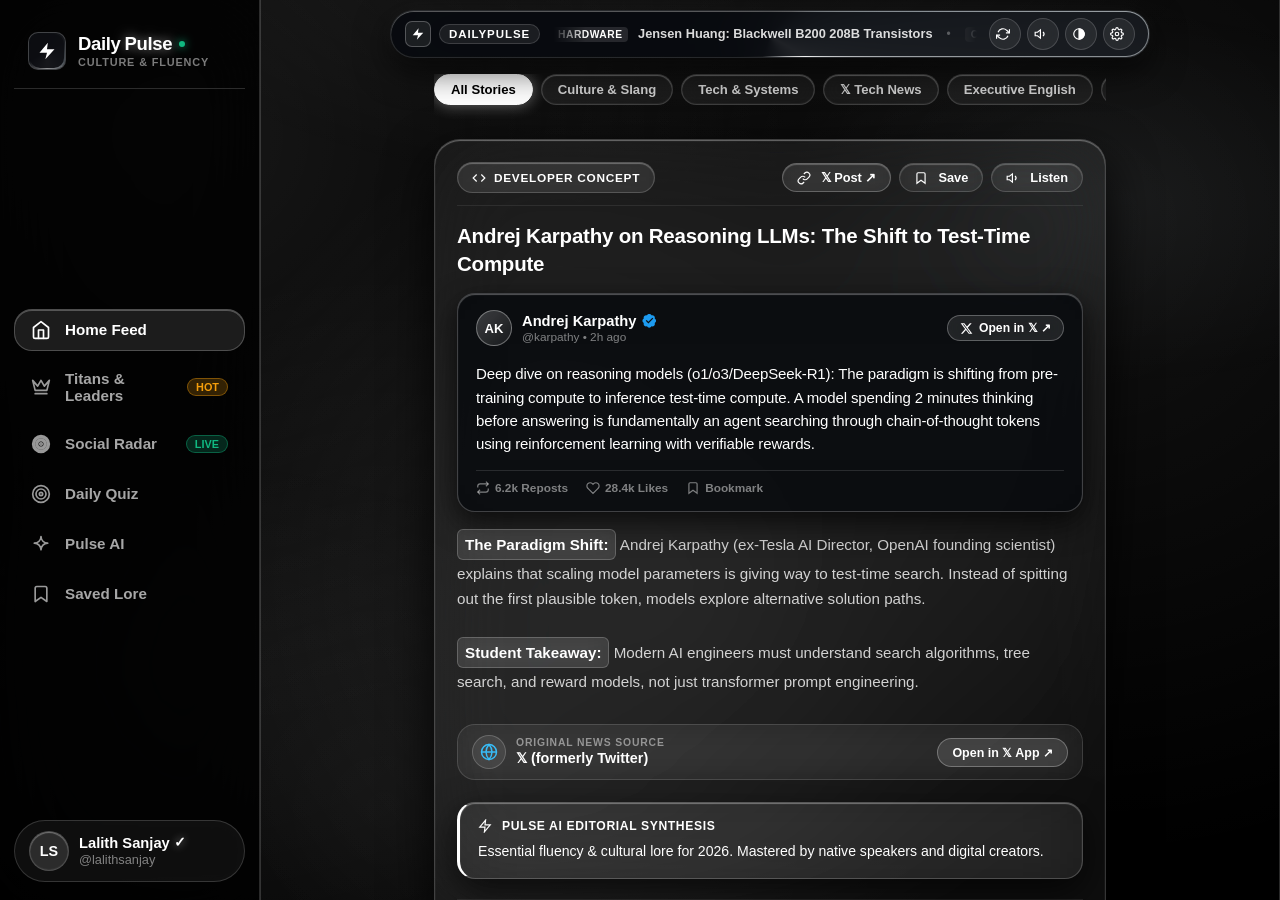
==== commit 106ae218: "Add short Open in Real App button with mobile deep linking across all feed posts" ====
--- a/DailyPulse.html
+++ b/DailyPulse.html
@@ -3562,6 +3562,112 @@
   font-family: monospace;
   color: #38bdf8;
   font-size: 0.82rem;
+}
+
+/* ============================================================
+   SHORT OPEN-IN-REAL-APP BUTTON & DEEP-LINK STYLING
+   ============================================================ */
+.footer-left-actions {
+  display: flex;
+  align-items: center;
+  gap: 8px;
+  flex-wrap: wrap;
+}
+
+.card-footer-pill-btn.open-real-app-pill-btn {
+  background: rgba(255, 255, 255, 0.09);
+  border: 1px solid rgba(255, 255, 255, 0.28);
+  color: #ffffff;
+  font-weight: 700;
+  cursor: pointer;
+  display: inline-flex;
+  align-items: center;
+  gap: 6px;
+  padding: 8px 14px;
+  border-radius: var(--radius-pill);
+  font-size: 0.82rem;
+  transition: all 0.2s cubic-bezier(0.16, 1, 0.3, 1);
+  box-shadow: inset 0 1px 1px rgba(255, 255, 255, 0.3);
+  text-decoration: none;
+}
+
+.card-footer-pill-btn.open-real-app-pill-btn:hover {
+  background: rgba(255, 255, 255, 0.22);
+  border-color: #ffffff;
+  transform: translateY(-1px);
+  box-shadow: 0 4px 16px rgba(255, 255, 255, 0.25);
+}
+
+.card-footer-pill-btn.open-real-app-pill-btn:active {
+  transform: scale(0.95);
+}
+
+.card-footer-pill-btn.open-real-app-pill-btn.x-btn {
+  background: rgba(29, 155, 240, 0.12);
+  border-color: rgba(29, 155, 240, 0.35);
+  color: #ffffff;
+}
+
+.card-footer-pill-btn.open-real-app-pill-btn.x-btn:hover {
+  background: rgba(29, 155, 240, 0.25);
+  border-color: #1d9bf0;
+  box-shadow: 0 4px 16px rgba(29, 155, 240, 0.3);
+}
+
+.card-footer-pill-btn.open-real-app-pill-btn.reddit-btn {
+  background: rgba(255, 69, 0, 0.12);
+  border-color: rgba(255, 69, 0, 0.35);
+  color: #ffffff;
+}
+
+.card-footer-pill-btn.open-real-app-pill-btn.reddit-btn:hover {
+  background: rgba(255, 69, 0, 0.25);
+  border-color: #ff4500;
+  box-shadow: 0 4px 16px rgba(255, 69, 0, 0.3);
+}
+
+.x-source-brand-pill.clickable-pill {
+  cursor: pointer;
+  background: rgba(255, 255, 255, 0.1);
+  border: 1px solid rgba(255, 255, 255, 0.28);
+  color: #ffffff;
+  border-radius: var(--radius-pill);
+  padding: 5px 12px;
+  font-size: 0.76rem;
+  font-weight: 700;
+  display: inline-flex;
+  align-items: center;
+  gap: 6px;
+  transition: all 0.2s ease;
+  backdrop-filter: blur(10px);
+  -webkit-backdrop-filter: blur(10px);
+}
+
+.x-source-brand-pill.clickable-pill:hover {
+  background: rgba(255, 255, 255, 0.22);
+  border-color: #ffffff;
+  transform: translateY(-1px);
+  box-shadow: 0 2px 10px rgba(255, 255, 255, 0.2);
+}
+
+.x-source-brand-pill.clickable-pill:active {
+  transform: scale(0.95);
+}
+
+.card-icon-action-btn.card-app-link-top-btn {
+  border-color: rgba(255, 255, 255, 0.25);
+  background: rgba(255, 255, 255, 0.08);
+  cursor: pointer;
+}
+
+.card-icon-action-btn.card-app-link-top-btn:hover {
+  background: rgba(255, 255, 255, 0.2);
+  border-color: #ffffff;
+}
+
+.stream-app-link-btn:hover {
+  color: #ffffff !important;
+  text-decoration: underline !important;
 }
 
 </style>
@@ -5561,12 +5667,12 @@
               <span class="x-tweet-handle">${card.handle || '@tech'} • ${card.time || 'Live'}</span>
             </div>
           </div>
-          <div class="x-source-brand-pill">
+          <button class="x-source-brand-pill clickable-pill" onclick="openRealApp(event, '${(card.sourceUrl || ('https://x.com/' + (card.handle ? card.handle.replace('@','') : ''))).replace(/'/g, "\\'")}', 'x')" title="Open post directly in 𝕏 app">
             <svg class="x-source-svg" viewBox="0 0 24 24" fill="#ffffff" style="width:13px; height:13px;">
               <path d="M18.244 2.25h3.308l-7.227 8.26 8.502 11.24H16.17l-5.214-6.817L4.99 21.75H1.68l7.73-8.835L1.254 2.25H8.08l4.713 6.231zm-1.161 17.52h1.833L7.084 4.126H5.117z"/>
             </svg>
-            <span>Post on 𝕏</span>
-          </div>
+            <span>Open in 𝕏 ↗</span>
+          </button>
         </div>
 
         <div class="x-tweet-body-text">
@@ -5972,6 +6078,119 @@
   return '';
 }
 
+// Native Real-App Deep Linking Engine (Mobile twitter://, reddit:// & Universal Fallback)
+window.openRealApp = function(event, url, platform) {
+  if (event) {
+    if (typeof event.stopPropagation === 'function') event.stopPropagation();
+    if (typeof event.preventDefault === 'function') event.preventDefault();
+  }
+  if (!url) return;
+  
+  // Auditory tactile feedback
+  try {
+    playSyntheticTone(820, 'sine', 0.05);
+  } catch (e) {}
+
+  const ua = navigator.userAgent || '';
+  const isMobile = /iPhone|iPad|iPod|Android/i.test(ua);
+  const targetUrl = url.trim();
+
+  // 1. Twitter / 𝕏 Deep-Linking
+  if (platform === 'x' || /x\.com|twitter\.com/i.test(targetUrl)) {
+    const statusMatch = targetUrl.match(/(?:x\.com|twitter\.com)\/[^/]+\/status\/(\d+)/i);
+    const userMatch = targetUrl.match(/(?:x\.com|twitter\.com)\/([a-zA-Z0-9_]+)/i);
+
+    if (isMobile) {
+      let appScheme = 'twitter://timeline';
+      if (statusMatch && statusMatch[1]) {
+        appScheme = `twitter://status?id=${statusMatch[1]}`;
+      } else if (userMatch && userMatch[1] && !['search', 'explore', 'home', 'i'].includes(userMatch[1].toLowerCase())) {
+        appScheme = `twitter://user?screen_name=${userMatch[1]}`;
+      }
+
+      const launchTime = Date.now();
+      window.location.href = appScheme;
+
+      // Fallback to web link if native app did not intercept within 650ms
+      setTimeout(() => {
+        if (Date.now() - launchTime < 1400) {
+          window.open(targetUrl, '_blank', 'noopener,noreferrer');
+        }
+      }, 650);
+      return;
+    }
+  }
+
+  // 2. Reddit Deep-Linking
+  if (platform === 'reddit' || /reddit\.com/i.test(targetUrl)) {
+    if (isMobile) {
+      const cleanPath = targetUrl.replace(/^https?:\/\/(?:www\.)?reddit\.com\/?/i, '');
+      const appScheme = `reddit://${cleanPath}`;
+      const launchTime = Date.now();
+      window.location.href = appScheme;
+      setTimeout(() => {
+        if (Date.now() - launchTime < 1400) {
+          window.open(targetUrl, '_blank', 'noopener,noreferrer');
+        }
+      }, 650);
+      return;
+    }
+  }
+
+  // 3. Desktop / Standard News App Universal Link
+  window.open(targetUrl, '_blank', 'noopener,noreferrer');
+};
+
+function getRealAppPillButtonHtml(card) {
+  const isX = card.isXPost || (card.sourceUrl && (card.sourceUrl.includes('x.com') || card.sourceUrl.includes('twitter.com')));
+  const isReddit = card.platform === 'reddit' || (card.sourceUrl && card.sourceUrl.includes('reddit.com'));
+  
+  let targetUrl = card.sourceUrl;
+  if (!targetUrl) {
+    if (isX && card.handle) {
+      targetUrl = `https://x.com/${card.handle.replace('@', '')}`;
+    } else {
+      targetUrl = `https://x.com/search?q=${encodeURIComponent(card.title || 'tech')}`;
+    }
+  }
+
+  const cleanUrl = targetUrl.replace(/'/g, "\\'");
+
+  if (isX) {
+    return `
+      <button class="card-footer-pill-btn open-real-app-pill-btn x-btn" onclick="openRealApp(event, '${cleanUrl}', 'x')" title="Open post directly in 𝕏 / Twitter app">
+        <svg class="btn-svg-mini" viewBox="0 0 24 24" fill="currentColor">
+          <path d="M18.244 2.25h3.308l-7.227 8.26 8.502 11.24H16.17l-5.214-6.817L4.99 21.75H1.68l7.73-8.835L1.254 2.25H8.08l4.713 6.231zm-1.161 17.52h1.833L7.084 4.126H5.117z"/>
+        </svg>
+        <span>Open in 𝕏 ↗</span>
+      </button>
+    `;
+  }
+
+  if (isReddit) {
+    return `
+      <button class="card-footer-pill-btn open-real-app-pill-btn reddit-btn" onclick="openRealApp(event, '${cleanUrl}', 'reddit')" title="Open thread directly in Reddit app">
+        <svg class="btn-svg-mini" viewBox="0 0 24 24" fill="none" stroke="currentColor" stroke-width="2">
+          <circle cx="12" cy="12" r="10"/>
+          <path d="M8 12h8m-4-4v8"/>
+        </svg>
+        <span>Open in Reddit ↗</span>
+      </button>
+    `;
+  }
+
+  return `
+    <button class="card-footer-pill-btn open-real-app-pill-btn source-btn" onclick="openRealApp(event, '${cleanUrl}', 'web')" title="Open original post in real app or browser">
+      <svg class="btn-svg-mini" viewBox="0 0 24 24" fill="none" stroke="currentColor" stroke-width="2.2">
+        <path d="M18 13v6a2 2 0 0 1-2 2H5a2 2 0 0 1-2-2V8a2 2 0 0 1 2-2h6"></path>
+        <polyline points="15 3 21 3 21 9"></polyline>
+        <line x1="10" y1="14" x2="21" y2="3"></line>
+      </svg>
+      <span>Open in App ↗</span>
+    </button>
+  `;
+}
+
 function renderSingleCardHtml(card, idx) {
   const isSaved = AppState.savedItems.some(i => i.title === card.title);
   const isLiked = AppState.likedCards[card.id] || false;
@@ -5989,9 +6208,9 @@
         
         <div class="card-top-actions">
           ${card.sourceUrl ? `
-          <a class="card-icon-action-btn" href="${card.sourceUrl}" target="_blank" rel="noopener noreferrer" title="Read original news on ${card.sourceOutlet || 'source'}">
-            <svg class="btn-svg-mini" viewBox="0 0 24 24" fill="none" stroke="currentColor" stroke-width="2"><path d="M10 13a5 5 0 0 0 7.54.54l3-3a5 5 0 0 0-7.07-7.07l-1.72 1.71"></path><path d="M14 11a5 5 0 0 0-7.54-.54l-3 3a5 5 0 0 0 7.07 7.07l1.71-1.71"></path></svg> <span>Source ↗</span>
-          </a>` : ''}
+          <button class="card-icon-action-btn card-app-link-top-btn" onclick="openRealApp(event, '${card.sourceUrl.replace(/'/g, "\\'")}', '${card.isXPost ? 'x' : (card.platform || 'web')}')" title="Open original post on ${card.sourceOutlet || 'source'}">
+            <svg class="btn-svg-mini" viewBox="0 0 24 24" fill="none" stroke="currentColor" stroke-width="2"><path d="M10 13a5 5 0 0 0 7.54.54l3-3a5 5 0 0 0-7.07-7.07l-1.72 1.71"></path><path d="M14 11a5 5 0 0 0-7.54-.54l-3 3a5 5 0 0 0 7.07 7.07l1.71-1.71"></path></svg> <span>${card.isXPost ? '𝕏 Post ↗' : 'Source ↗'}</span>
+          </button>` : ''}
           <button class="card-icon-action-btn ${isSaved ? 'saved' : ''}" onclick="toggleSaveItem('${card.title.replace(/'/g, "\\'")}', '${card.author}', this)" title="${isSaved ? 'Saved to Vault' : 'Save to Vault'}">
             <svg class="btn-svg-mini" viewBox="0 0 24 24" fill="${isSaved ? 'currentColor' : 'none'}" stroke="currentColor" stroke-width="2"><path d="M19 21l-7-5-7 5V5a2 2 0 0 1 2-2h10a2 2 0 0 1 2 2z"></path></svg> <span>${isSaved ? 'Saved' : 'Save'}</span>
           </button>
@@ -6022,9 +6241,9 @@
             <span class="source-name">${card.sourceOutlet || 'Global News Outlet'}</span>
           </div>
         </div>
-        <a href="${card.sourceUrl}" target="_blank" rel="noopener noreferrer" class="source-direct-link" title="Read original news report on ${card.sourceOutlet || 'source'}">
-          <span>Read Full Article ↗</span>
-        </a>
+        <button onclick="openRealApp(event, '${card.sourceUrl.replace(/'/g, "\\'")}', '${card.isXPost ? 'x' : (card.platform || 'web')}')" class="source-direct-link" title="Open original post in real app or browser">
+          <span>${card.isXPost ? 'Open in 𝕏 App ↗' : 'Read in Real App ↗'}</span>
+        </button>
       </div>` : ''}
 
       <!-- Pulse AI Context Note -->
@@ -6047,6 +6266,7 @@
           <button class="card-footer-pill-btn" onclick="askAiAboutCard('${card.title.replace(/'/g, "\\'")}')">
             <svg class="btn-svg-mini" viewBox="0 0 24 24" fill="none" stroke="currentColor" stroke-width="2"><path d="M12 3c0 4.5-3.5 8-8 8 4.5 0 8 3.5 8 8 0-4.5 3.5-8 8-8-4.5 0-8-3.5-8-8z"></path></svg> <span>Ask AI</span>
           </button>
+          ${getRealAppPillButtonHtml(card)}
         </div>
         <span style="font-size: 0.76rem; color: var(--text-muted); font-weight: 700; letter-spacing: 0.04em;">Story #${idx + 1} • Infinite Radar</span>
       </div>
@@ -6605,7 +6825,7 @@
         <p class="stream-body-text">${item.summary}</p>
 
         <div class="stream-bottom-row">
-          <a href="${item.link}" target="_blank" rel="noopener noreferrer" style="color:var(--text-muted); text-decoration:none; font-size:0.8rem; font-weight:600;">Open on ${item.platformLabel} ↗</a>
+          <button onclick="openRealApp(event, '${item.link.replace(/'/g, "\\'")}', '${item.platform}')" class="stream-app-link-btn" style="background:transparent; border:none; color:var(--text-muted); cursor:pointer; font-size:0.8rem; font-weight:600; display:inline-flex; align-items:center; gap:4px; padding:0;">Open on ${item.platformLabel} ↗</button>
           <button class="btn-ask-ai-pill" onclick="askAiAboutRadar('${encodeURIComponent(item.title)}', '${encodeURIComponent(item.aiPrompt)}')">Query AI</button>
         </div>
       </article>
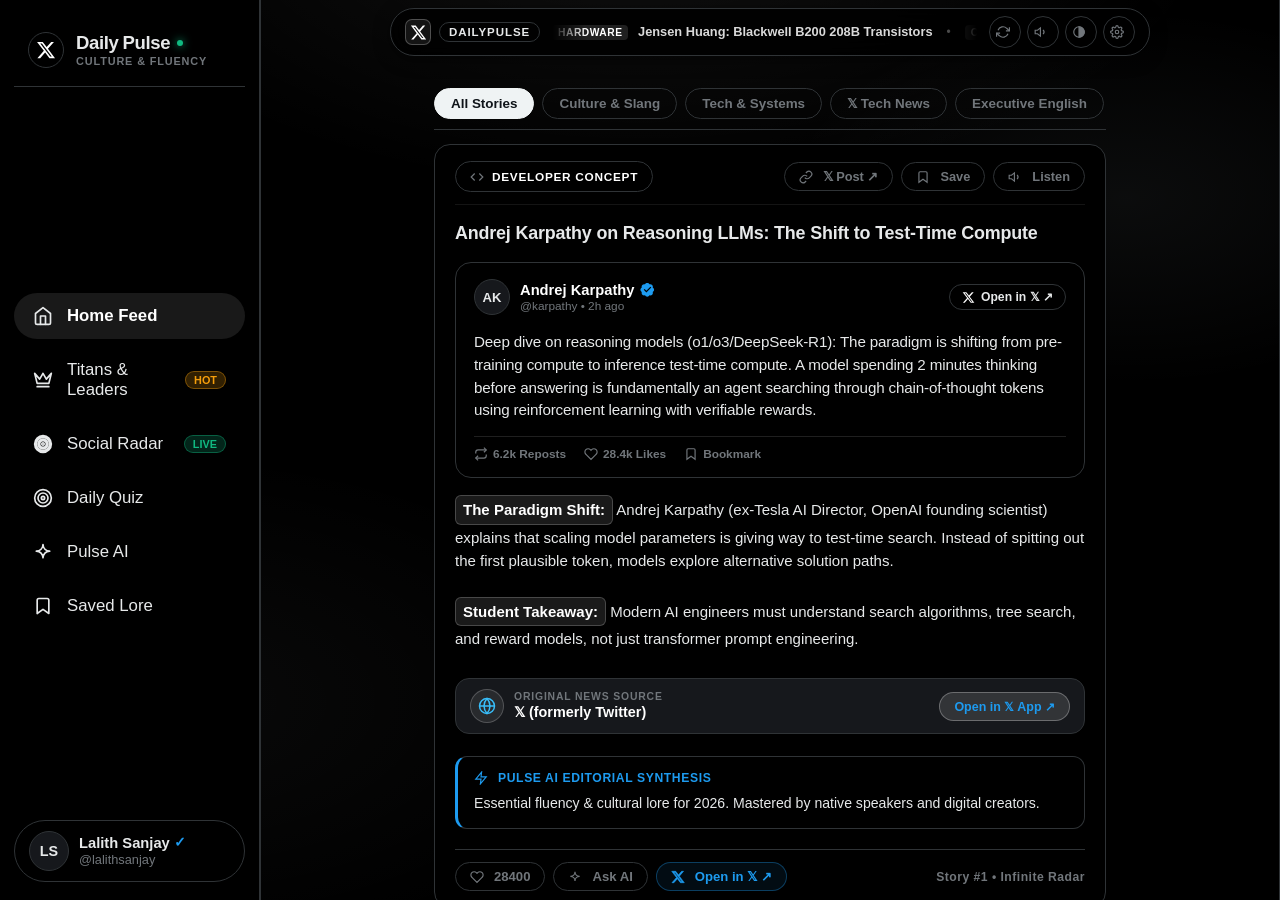
==== commit 411cce69: "Deploy plain Twitter/X Lights Out theme: pure black canvas, 1px #2f3336 borders, crisp typography, a" ====
--- a/DailyPulse.html
+++ b/DailyPulse.html
@@ -3670,6 +3670,636 @@
   text-decoration: underline !important;
 }
 
+
+/* ============================================================
+   PLAIN TWITTER / 𝕏 OFFICIAL "LIGHTS OUT" DESIGN SYSTEM
+   Same-to-same Twitter clean plain theme: pitch black, #2f3336 border, zero orb/glow
+   ============================================================ */
+
+:root {
+  --app-bg: #000000;
+  --x-black: #000000;
+  --x-card-bg: #000000;
+  --x-card-hover: rgba(255, 255, 255, 0.03);
+  --x-module-bg: #16181c;
+  --x-border: #2f3336;
+  --x-border-light: #202327;
+  --x-border-hover: #536471;
+  --x-text-primary: #e7e9ea;
+  --x-text-secondary: #71767b;
+  --x-text-muted: #71767b;
+  --x-blue: #1d9bf0;
+  --x-blue-hover: #1a8cd8;
+  --x-blue-light: rgba(29, 155, 240, 0.1);
+  --x-like: #f91880;
+  --x-repost: #00ba7c;
+  --x-pill-bg: #eff3f4;
+  --x-pill-text: #0f1419;
+
+  /* Aliases mapped to Plain Twitter specifications */
+  --glass-card: #000000;
+  --glass-card-hover: rgba(255, 255, 255, 0.03);
+  --glass-card-active: rgba(255, 255, 255, 0.06);
+  --glass-header: rgba(0, 0, 0, 0.85);
+  --glass-nav: #000000;
+  --glass-embed: #16181c;
+  
+  --glass-border: #2f3336;
+  --glass-border-hover: #536471;
+  --glass-border-strong: #71767b;
+  
+  --glass-blur: none;
+  --glass-shadow: none;
+  --glass-inset: none;
+
+  --text-primary: #e7e9ea;
+  --text-secondary: #71767b;
+  --text-muted: #71767b;
+  
+  --accent-btn-bg: #eff3f4;
+  --accent-btn-text: #0f1419;
+  --accent-gold: #ffd400;
+  --accent-orange: #f91880;
+  --accent-emerald: #00ba7c;
+
+  --font-social: -apple-system, BlinkMacSystemFont, "Segoe UI", Roboto, Helvetica, Arial, sans-serif;
+  --radius-sm: 8px;
+  --radius-md: 16px;
+  --radius-lg: 16px;
+  --radius-pill: 9999px;
+  --transition: all 0.15s ease;
+}
+
+/* Base Plain Twitter Background (Strictly Pure Black, No Orbs) */
+body {
+  background-color: #000000 !important;
+  background-image: none !important;
+  color: var(--text-primary) !important;
+  font-family: var(--font-social);
+  overflow-x: hidden;
+  min-height: 100vh;
+  min-height: 100dvh;
+  -webkit-font-smoothing: antialiased;
+  transition: background-color 0.18s ease;
+}
+
+/* Twitter Dim Alternate Theme */
+body.theme-twitter-dim {
+  --app-bg: #15202b !important;
+  --glass-card: #15202b !important;
+  --glass-card-hover: rgba(255, 255, 255, 0.03) !important;
+  --glass-header: rgba(21, 32, 43, 0.85) !important;
+  --glass-nav: #15202b !important;
+  --glass-embed: #1e2732 !important;
+  --glass-border: #38444d !important;
+  --text-primary: #f7f9f9 !important;
+  --text-secondary: #8b98a5 !important;
+  --text-muted: #8b98a5 !important;
+  --x-border: #38444d !important;
+  --x-module-bg: #1e2732 !important;
+  background-color: #15202b !important;
+}
+
+/* Disable all pseudo aurora spinners */
+.dynamic-island-capsule::before,
+.dynamic-island-capsule::after,
+.x-brand-emblem::before,
+.x-brand-emblem::after,
+.pulse-radar-halo {
+  display: none !important;
+}
+
+/* Sticky Twitter Header Bar / Island */
+.floating-island-container {
+  position: sticky !important;
+  top: 0 !important;
+  z-index: 250 !important;
+  width: 100% !important;
+  padding: 8px 16px !important;
+  margin-bottom: 6px !important;
+}
+
+.dynamic-island-capsule {
+  background: rgba(0, 0, 0, 0.85) !important;
+  backdrop-filter: blur(12px) !important;
+  -webkit-backdrop-filter: blur(12px) !important;
+  border: 1px solid #2f3336 !important;
+  border-radius: var(--radius-pill) !important;
+  box-shadow: 0 4px 16px rgba(0, 0, 0, 0.5) !important;
+  height: 48px !important;
+}
+
+.dynamic-island-capsule:hover {
+  border-color: #536471 !important;
+  box-shadow: 0 4px 20px rgba(0, 0, 0, 0.7) !important;
+}
+
+.island-icon-btn {
+  background: transparent !important;
+  border: 1px solid #2f3336 !important;
+  color: #71767b !important;
+  box-shadow: none !important;
+  backdrop-filter: none !important;
+}
+
+.island-icon-btn:hover {
+  background: rgba(239, 243, 244, 0.1) !important;
+  color: #e7e9ea !important;
+  border-color: #536471 !important;
+  transform: none !important;
+}
+
+.island-badge-label {
+  background: transparent !important;
+  border: 1px solid #2f3336 !important;
+  color: #e7e9ea !important;
+}
+
+.island-stat-chip {
+  background: transparent !important;
+  border: 1px solid #2f3336 !important;
+  color: #e7e9ea !important;
+  box-shadow: none !important;
+  backdrop-filter: none !important;
+}
+
+/* Desktop Sidebar */
+.x-desktop-nav {
+  background: #000000 !important;
+  border-right: 1px solid #2f3336 !important;
+  backdrop-filter: none !important;
+  -webkit-backdrop-filter: none !important;
+}
+
+.sidebar-brand-box {
+  border-bottom: 1px solid #2f3336 !important;
+}
+
+.sidebar-brand-box:hover {
+  background: rgba(239, 243, 244, 0.08) !important;
+}
+
+.x-brand-emblem {
+  background: #000000 !important;
+  border: 1px solid #2f3336 !important;
+  box-shadow: none !important;
+}
+
+.brand-title-daily {
+  color: #e7e9ea !important;
+}
+
+.brand-title-pulse {
+  color: #e7e9ea !important;
+  text-shadow: none !important;
+}
+
+.x-nav-button {
+  color: #e7e9ea !important;
+  border-radius: 9999px !important;
+  padding: 12px 18px !important;
+  font-size: 1.05rem !important;
+  font-weight: 500 !important;
+  transition: background-color 0.15s ease !important;
+}
+
+.x-nav-button .nav-svg-icon {
+  stroke: #e7e9ea !important;
+}
+
+.x-nav-button:hover {
+  background: rgba(239, 243, 244, 0.1) !important;
+  border-color: transparent !important;
+}
+
+.x-nav-button.active {
+  background: rgba(239, 243, 244, 0.1) !important;
+  color: #ffffff !important;
+  font-weight: 800 !important;
+  border-color: transparent !important;
+  box-shadow: none !important;
+}
+
+.x-profile-strip {
+  background: transparent !important;
+  border: 1px solid #2f3336 !important;
+  box-shadow: none !important;
+  backdrop-filter: none !important;
+}
+
+.x-profile-strip:hover {
+  background: rgba(239, 243, 244, 0.08) !important;
+}
+
+.x-avatar {
+  background: #16181c !important;
+  border: 1px solid #2f3336 !important;
+  color: #e7e9ea !important;
+  box-shadow: none !important;
+}
+
+.verified-badge {
+  color: #1d9bf0 !important;
+  filter: none !important;
+}
+
+/* Category Filter Tabs (Plain Twitter Style) */
+.category-filter-bar {
+  margin-bottom: 14px !important;
+  border-bottom: 1px solid #2f3336 !important;
+  padding-bottom: 10px !important;
+}
+
+.category-pill {
+  background: transparent !important;
+  border: 1px solid #2f3336 !important;
+  color: #71767b !important;
+  padding: 7px 16px !important;
+  border-radius: 9999px !important;
+  font-size: 0.84rem !important;
+  font-weight: 600 !important;
+  backdrop-filter: none !important;
+  -webkit-backdrop-filter: none !important;
+  box-shadow: none !important;
+  transition: all 0.15s ease !important;
+}
+
+.category-pill:hover {
+  background: rgba(239, 243, 244, 0.08) !important;
+  color: #e7e9ea !important;
+  border-color: #536471 !important;
+}
+
+.category-pill.active {
+  background: #eff3f4 !important;
+  color: #0f1419 !important;
+  border-color: #eff3f4 !important;
+  font-weight: 800 !important;
+  box-shadow: none !important;
+}
+
+/* Feed Timeline & Cards (Plain Twitter Feed) */
+.social-timeline {
+  border-right: 1px solid #2f3336 !important;
+}
+
+.social-post-card {
+  background: #000000 !important;
+  backdrop-filter: none !important;
+  -webkit-backdrop-filter: none !important;
+  border: 1px solid #2f3336 !important;
+  border-radius: 16px !important;
+  padding: 16px 20px !important;
+  margin-bottom: 12px !important;
+  box-shadow: none !important;
+  transition: background-color 0.15s ease, border-color 0.15s ease !important;
+}
+
+.social-post-card:hover {
+  background: rgba(255, 255, 255, 0.02) !important;
+  border-color: #2f3336 !important;
+  box-shadow: none !important;
+}
+
+.card-category-tag {
+  background: transparent !important;
+  border: 1px solid #2f3336 !important;
+  color: #71767b !important;
+  box-shadow: none !important;
+}
+
+.post-headline-text {
+  font-size: 1.12rem !important;
+  font-weight: 700 !important;
+  line-height: 1.4 !important;
+  color: #e7e9ea !important;
+}
+
+.post-narrative {
+  color: #e7e9ea !important;
+  font-size: 0.94rem !important;
+  line-height: 1.55 !important;
+}
+
+/* Twitter Tweet Embed (Clean Plain Border) */
+.x-tweet-card-embed {
+  background: #000000 !important;
+  border: 1px solid #2f3336 !important;
+  border-radius: 16px !important;
+  padding: 16px 18px !important;
+  box-shadow: none !important;
+  backdrop-filter: none !important;
+  -webkit-backdrop-filter: none !important;
+}
+
+.x-tweet-card-embed:hover {
+  border-color: #536471 !important;
+}
+
+.x-tweet-body-text {
+  color: #e7e9ea !important;
+  font-size: 0.95rem !important;
+  line-height: 1.5 !important;
+}
+
+.x-source-brand-pill {
+  background: transparent !important;
+  border: 1px solid #2f3336 !important;
+  color: #e7e9ea !important;
+  box-shadow: none !important;
+  backdrop-filter: none !important;
+}
+
+.x-source-brand-pill.clickable-pill:hover {
+  background: rgba(239, 243, 244, 0.1) !important;
+  border-color: #536471 !important;
+}
+
+.x-tweet-avatar-ring {
+  background: #16181c !important;
+  border: 1px solid #2f3336 !important;
+  color: #e7e9ea !important;
+}
+
+.x-metric-item {
+  color: #71767b !important;
+  transition: color 0.15s ease !important;
+}
+
+.x-metric-item:hover {
+  color: #1d9bf0 !important;
+}
+
+/* Card News Source Citation Box */
+.card-news-source-box {
+  background: #16181c !important;
+  border: 1px solid #2f3336 !important;
+  border-radius: 14px !important;
+  padding: 10px 14px !important;
+  margin: 12px 0 6px 0 !important;
+  box-shadow: none !important;
+  backdrop-filter: none !important;
+}
+
+.card-news-source-box:hover {
+  border-color: #536471 !important;
+  background: #1c1f24 !important;
+  box-shadow: none !important;
+  transform: none !important;
+}
+
+.source-direct-link {
+  color: #1d9bf0 !important;
+  font-weight: 700 !important;
+}
+
+/* Community Note (Plain Twitter Style) */
+.x-community-note {
+  background: #000000 !important;
+  border: 1px solid #2f3336 !important;
+  border-left: 3.5px solid #1d9bf0 !important;
+  border-radius: 12px !important;
+  padding: 14px 16px !important;
+  box-shadow: none !important;
+  backdrop-filter: none !important;
+  animation: none !important;
+}
+
+.note-header {
+  color: #1d9bf0 !important;
+  font-weight: 700 !important;
+}
+
+.note-body {
+  color: #e7e9ea !important;
+}
+
+/* Card Action Footer Buttons (Plain Twitter Style) */
+.card-footer-action-bar {
+  border-top: 1px solid #2f3336 !important;
+  padding-top: 12px !important;
+  margin-top: 4px !important;
+}
+
+.card-footer-pill-btn {
+  background: transparent !important;
+  border: 1px solid #2f3336 !important;
+  color: #71767b !important;
+  padding: 6px 14px !important;
+  border-radius: 9999px !important;
+  font-size: 0.82rem !important;
+  font-weight: 600 !important;
+  box-shadow: none !important;
+  backdrop-filter: none !important;
+  -webkit-backdrop-filter: none !important;
+  transition: all 0.15s ease !important;
+}
+
+.card-footer-pill-btn:hover {
+  background: rgba(239, 243, 244, 0.08) !important;
+  color: #e7e9ea !important;
+  border-color: #536471 !important;
+  transform: none !important;
+}
+
+.card-footer-pill-btn.liked {
+  color: #f91880 !important;
+  border-color: rgba(249, 24, 128, 0.4) !important;
+  background: rgba(249, 24, 128, 0.1) !important;
+  box-shadow: none !important;
+  filter: none !important;
+}
+
+.card-footer-pill-btn.open-real-app-pill-btn.x-btn {
+  background: rgba(29, 155, 240, 0.08) !important;
+  border-color: rgba(29, 155, 240, 0.35) !important;
+  color: #1d9bf0 !important;
+  font-weight: 700 !important;
+}
+
+.card-footer-pill-btn.open-real-app-pill-btn.x-btn:hover {
+  background: rgba(29, 155, 240, 0.18) !important;
+  border-color: #1d9bf0 !important;
+  color: #ffffff !important;
+  box-shadow: none !important;
+}
+
+.card-footer-pill-btn.open-real-app-pill-btn.reddit-btn {
+  background: rgba(255, 69, 0, 0.08) !important;
+  border-color: rgba(255, 69, 0, 0.35) !important;
+  color: #ff4500 !important;
+}
+
+.card-footer-pill-btn.open-real-app-pill-btn.reddit-btn:hover {
+  background: rgba(255, 69, 0, 0.18) !important;
+  border-color: #ff4500 !important;
+  color: #ffffff !important;
+  box-shadow: none !important;
+}
+
+.card-icon-action-btn {
+  background: transparent !important;
+  border: 1px solid #2f3336 !important;
+  color: #71767b !important;
+  box-shadow: none !important;
+  backdrop-filter: none !important;
+}
+
+.card-icon-action-btn:hover {
+  background: rgba(239, 243, 244, 0.08) !important;
+  color: #e7e9ea !important;
+  border-color: #536471 !important;
+}
+
+/* Aesthetic banners (Brat Summer, Jensen Blackwell, etc.) */
+.aesthetic-visual-banner {
+  background: #16181c !important;
+  border: 1px solid #2f3336 !important;
+  border-radius: 14px !important;
+  box-shadow: none !important;
+  backdrop-filter: none !important;
+}
+
+.art-vector-card {
+  background: #000000 !important;
+  border: 1px solid #2f3336 !important;
+  border-radius: 10px !important;
+}
+
+.sound-mini-btn {
+  background: transparent !important;
+  border: 1px solid #2f3336 !important;
+}
+
+/* Mobile Bottom Navigation (Plain Twitter) */
+.social-bottom-nav {
+  background: rgba(0, 0, 0, 0.9) !important;
+  backdrop-filter: blur(12px) !important;
+  -webkit-backdrop-filter: blur(12px) !important;
+  border-top: 1px solid #2f3336 !important;
+  box-shadow: none !important;
+}
+
+.nav-bottom-item {
+  color: #71767b !important;
+}
+
+.nav-bottom-item.active {
+  color: #ffffff !important;
+  border-color: transparent !important;
+}
+
+/* Mobile Pull-to-refresh */
+.pull-refresh-capsule {
+  background: #000000 !important;
+  border: 1px solid #2f3336 !important;
+  color: #71767b !important;
+  box-shadow: none !important;
+}
+
+.pull-refresh-icon {
+  color: #1d9bf0 !important;
+}
+
+/* All-Caught-Up banner */
+.all-caught-up-banner {
+  background: #000000 !important;
+  border: 1px solid #2f3336 !important;
+  border-radius: 16px !important;
+  box-shadow: none !important;
+}
+
+.caught-up-badge-sheen {
+  background: #16181c !important;
+  border: 1px solid #2f3336 !important;
+}
+
+/* AI Chat Pane (Twitter DM Style) */
+.dm-bubble.ai {
+  background: #16181c !important;
+  border: 1px solid #2f3336 !important;
+  color: #e7e9ea !important;
+  box-shadow: none !important;
+  backdrop-filter: none !important;
+}
+
+.dm-bubble.user {
+  background: #1d9bf0 !important;
+  color: #ffffff !important;
+  border: none !important;
+  box-shadow: none !important;
+}
+
+.dm-composer-bar {
+  background: #202327 !important;
+  border: 1px solid #2f3336 !important;
+  border-radius: 9999px !important;
+  box-shadow: none !important;
+  backdrop-filter: none !important;
+  padding: 4px 6px 4px 14px !important;
+  animation: none !important;
+}
+
+.dm-input {
+  background: transparent !important;
+  color: #e7e9ea !important;
+  border: none !important;
+}
+
+.dm-send-btn {
+  background: #1d9bf0 !important;
+  color: #ffffff !important;
+  border: none !important;
+  border-radius: 50% !important;
+}
+
+.ai-college-card .cheat-block {
+  background: #000000 !important;
+  border: 1px solid #2f3336 !important;
+  border-radius: 12px !important;
+}
+
+/* Radar Stream Cards */
+.radar-stream-card {
+  background: #000000 !important;
+  border: 1px solid #2f3336 !important;
+  border-radius: 16px !important;
+  box-shadow: none !important;
+  backdrop-filter: none !important;
+}
+
+.radar-tab-pill {
+  background: transparent !important;
+  border: 1px solid #2f3336 !important;
+  color: #71767b !important;
+}
+
+.radar-tab-pill.active {
+  background: #eff3f4 !important;
+  color: #0f1419 !important;
+  border-color: #eff3f4 !important;
+}
+
+/* Quiz Stage Box */
+.quiz-stage-box {
+  background: #000000 !important;
+  border: 1px solid #2f3336 !important;
+  border-radius: 16px !important;
+  box-shadow: none !important;
+  backdrop-filter: none !important;
+}
+
+.quiz-option-btn {
+  background: #000000 !important;
+  border: 1px solid #2f3336 !important;
+  color: #e7e9ea !important;
+}
+
+.quiz-option-btn:hover {
+  background: #16181c !important;
+  border-color: #536471 !important;
+}
+
 </style>
 </head>
 <body>
@@ -3682,9 +4312,9 @@
       <aside class="x-desktop-nav">
         <!-- Sidebar Top Brand Header -->
         <div class="sidebar-brand-box" id="sidebarBrandBtn" title="DailyPulse: Global Culture & Fluency">
-          <div class="x-brand-emblem">
-            <svg class="x-brand-svg" viewBox="0 0 24 24" fill="none">
-              <path d="M13 2 L3 14 H12 L10 22 L21 10 H12 L13 2 Z" fill="#ffffff" />
+          <div class="x-brand-emblem" style="width:36px; height:36px; display:flex; align-items:center; justify-content:center; background:#000; border:1px solid #2f3336; border-radius:50%;">
+            <svg class="x-brand-svg" viewBox="0 0 24 24" fill="#ffffff" style="width:20px; height:20px;">
+              <path d="M18.244 2.25h3.308l-7.227 8.26 8.502 11.24H16.17l-5.214-6.817L4.99 21.75H1.68l7.73-8.835L1.254 2.25H8.08l4.713 6.231zm-1.161 17.52h1.833L7.084 4.126H5.117z"/>
             </svg>
           </div>
           <div class="pulse-brand-text">
@@ -3771,9 +4401,9 @@
             
             <!-- Left Live Beacon & Home Trigger -->
             <div class="island-left-meta" id="brandLogoBtn" title="DailyPulse">
-              <div class="island-logo-emblem">
-                <svg class="island-brand-svg" viewBox="0 0 24 24" fill="none">
-                  <path d="M13 2 L3 14 H12 L10 22 L21 10 H12 L13 2 Z" fill="#ffffff" />
+              <div class="island-logo-emblem" style="display:flex; align-items:center; justify-content:center;">
+                <svg class="island-brand-svg" viewBox="0 0 24 24" fill="#ffffff" style="width:17px; height:17px;">
+                  <path d="M18.244 2.25h3.308l-7.227 8.26 8.502 11.24H16.17l-5.214-6.817L4.99 21.75H1.68l7.73-8.835L1.254 2.25H8.08l4.713 6.231zm-1.161 17.52h1.833L7.084 4.126H5.117z"/>
                 </svg>
               </div>
               <span class="island-badge-label">DAILYPULSE</span>
@@ -4216,7 +4846,7 @@
   speechRate: parseFloat(localStorage.getItem('dp_speech_rate') || '0.95'),
   userName: localStorage.getItem('dp_user_name') || 'Lalith Sanjay',
   radarFilter: 'all',
-  glassTheme: localStorage.getItem('dp_glass_theme') || 'black',
+  glassTheme: (localStorage.getItem('dp_glass_theme') === 'dim' ? 'dim' : 'black'),
   likedCards: JSON.parse(localStorage.getItem('dp_likes') || '{}'),
   cardVotes: { 0: 4210, 1: 8940, 2: 3120, 3: 15400, 4: 9820, 5: 6420, 6: 11200, 7: 8400, 8: 5120, 9: 14500, 10: 9300, 11: 18900, 12: 21300 },
   currentQuizIndex: 0,
@@ -4969,28 +5599,30 @@
     playSyntheticTone(AppState.soundEnabled ? 659.25 : 300, 'sine', 0.1);
   });
 
-  // Theme Switcher (Black Transparent Glass vs White Transparent Glass)
+  // Plain Twitter Theme Switcher (Twitter Lights Out #000000 vs Twitter Dim #15202b)
   const themeBtn = document.getElementById('themeToggleBtn');
   const themeIcon = document.getElementById('themeIcon');
-  if (AppState.glassTheme === 'white') {
-    document.body.classList.add('theme-white-glass');
-        if (themeIcon) {
-      themeIcon.innerHTML = AppState.glassTheme === 'white'
+  
+  // Ensure white glass theme is cleaned out for plain Twitter look
+  document.body.classList.remove('theme-white-glass');
+  if (AppState.glassTheme === 'dim') {
+    document.body.classList.add('theme-twitter-dim');
+  } else {
+    document.body.classList.remove('theme-twitter-dim');
+  }
+
+  themeBtn?.addEventListener('click', () => {
+    AppState.glassTheme = AppState.glassTheme === 'black' ? 'dim' : 'black';
+    localStorage.setItem('dp_glass_theme', AppState.glassTheme);
+    document.body.classList.toggle('theme-twitter-dim', AppState.glassTheme === 'dim');
+    document.body.classList.remove('theme-white-glass');
+    
+    if (themeIcon) {
+      themeIcon.innerHTML = AppState.glassTheme === 'dim'
         ? `<svg class="btn-svg-mini" viewBox="0 0 24 24" fill="none" stroke="currentColor" stroke-width="2"><circle cx="12" cy="12" r="5"></circle><line x1="12" y1="1" x2="12" y2="3"></line><line x1="12" y1="21" x2="12" y2="23"></line><line x1="4.22" y1="4.22" x2="5.64" y2="5.64"></line><line x1="18.36" y1="18.36" x2="19.78" y2="19.78"></line><line x1="1" y1="12" x2="3" y2="12"></line><line x1="21" y1="12" x2="23" y2="12"></line><line x1="4.22" y1="19.78" x2="5.64" y2="18.36"></line><line x1="18.36" y1="5.64" x2="19.78" y2="4.22"></line></svg>`
         : `<svg class="btn-svg-mini" viewBox="0 0 24 24" fill="none" stroke="currentColor" stroke-width="2"><circle cx="12" cy="12" r="9"></circle><path d="M12 3a9 9 0 0 1 0 18z" fill="currentColor"></path></svg>`;
     }
-  }
-
-  themeBtn?.addEventListener('click', () => {
-    AppState.glassTheme = AppState.glassTheme === 'black' ? 'white' : 'black';
-    localStorage.setItem('dp_glass_theme', AppState.glassTheme);
-    document.body.classList.toggle('theme-white-glass', AppState.glassTheme === 'white');
-        if (themeIcon) {
-      themeIcon.innerHTML = AppState.glassTheme === 'white'
-        ? `<svg class="btn-svg-mini" viewBox="0 0 24 24" fill="none" stroke="currentColor" stroke-width="2"><circle cx="12" cy="12" r="5"></circle><line x1="12" y1="1" x2="12" y2="3"></line><line x1="12" y1="21" x2="12" y2="23"></line><line x1="4.22" y1="4.22" x2="5.64" y2="5.64"></line><line x1="18.36" y1="18.36" x2="19.78" y2="19.78"></line><line x1="1" y1="12" x2="3" y2="12"></line><line x1="21" y1="12" x2="23" y2="12"></line><line x1="4.22" y1="19.78" x2="5.64" y2="18.36"></line><line x1="18.36" y1="5.64" x2="19.78" y2="4.22"></line></svg>`
-        : `<svg class="btn-svg-mini" viewBox="0 0 24 24" fill="none" stroke="currentColor" stroke-width="2"><circle cx="12" cy="12" r="9"></circle><path d="M12 3a9 9 0 0 1 0 18z" fill="currentColor"></path></svg>`;
-    }
-    playSyntheticTone(AppState.glassTheme === 'white' ? 880 : 440, 'sine', 0.08);
+    playSyntheticTone(AppState.glassTheme === 'dim' ? 620 : 880, 'sine', 0.06);
   });
 }
 
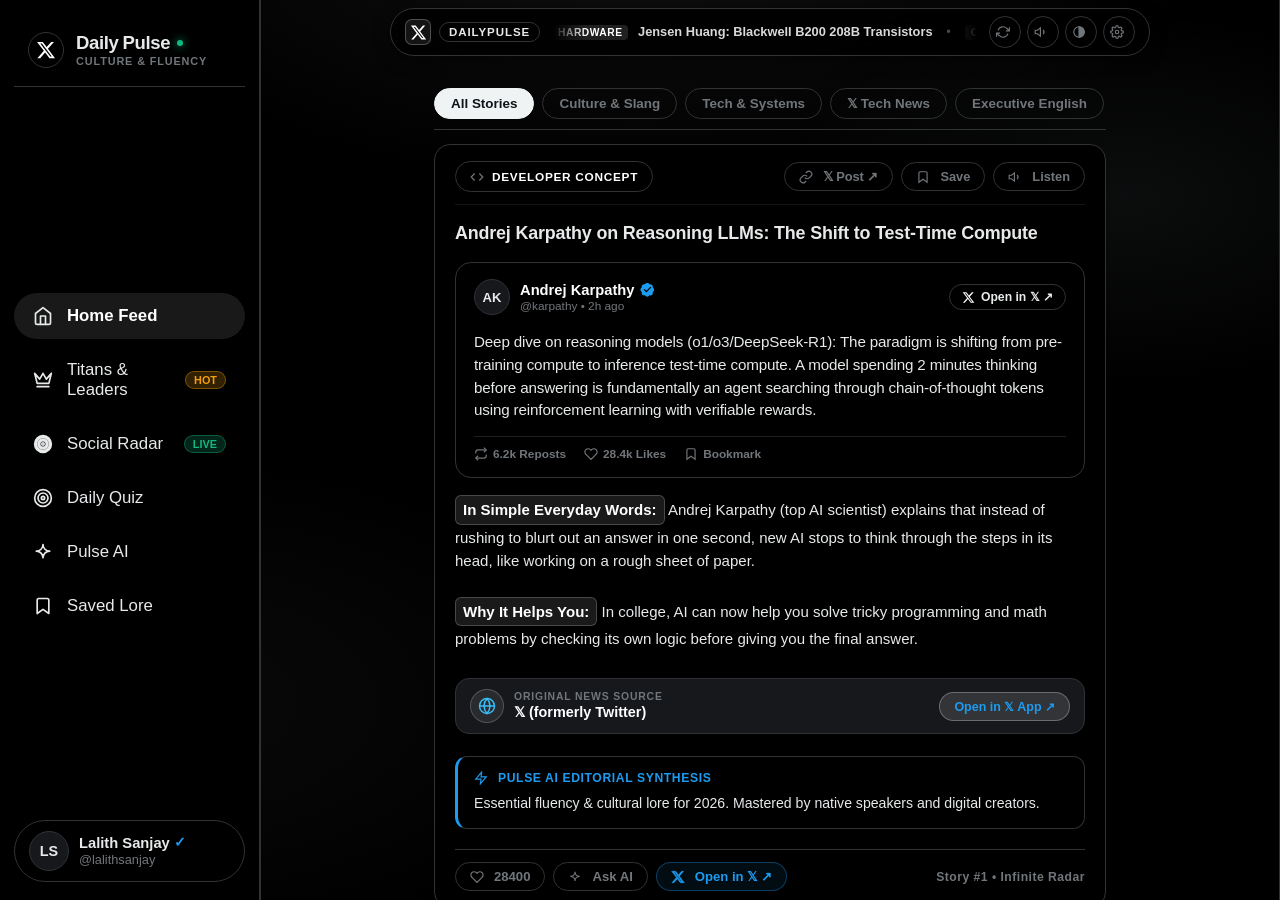
==== commit 7c89beb0: "Rewrite AI and card explanations in simple everyday words with intuitive real-world analogies" ====
--- a/DailyPulse.html
+++ b/DailyPulse.html
@@ -5076,7 +5076,7 @@
       xTweetText: 'Deep dive on reasoning models (o1/o3/DeepSeek-R1): The paradigm is shifting from pre-training compute to inference test-time compute. A model spending 2 minutes thinking before answering is fundamentally an agent searching through chain-of-thought tokens using reinforcement learning with verifiable rewards.',
       sourceUrl: 'https://x.com/karpathy',
       sourceOutlet: '𝕏 (formerly Twitter)',
-      explanation: '<strong>The Paradigm Shift:</strong> Andrej Karpathy (ex-Tesla AI Director, OpenAI founding scientist) explains that scaling model parameters is giving way to test-time search. Instead of spitting out the first plausible token, models explore alternative solution paths.<br><br><strong>Student Takeaway:</strong> Modern AI engineers must understand search algorithms, tree search, and reward models, not just transformer prompt engineering.',
+      explanation: '<strong>In Simple Everyday Words:</strong> Andrej Karpathy (top AI scientist) explains that instead of rushing to blurt out an answer in one second, new AI stops to think through the steps in its head, like working on a rough sheet of paper.<br><br><strong>Why It Helps You:</strong> In college, AI can now help you solve tricky programming and math problems by checking its own logic before giving you the final answer.',
       pronounceText: 'The paradigm is shifting from pre-training compute to inference test-time compute',
       commentsCount: 940,
       repostsCount: '6.2k',
@@ -5094,7 +5094,7 @@
       xTweetText: 'The compute trajectory is unprecedented. Building gigawatt-class AI clusters requires rewriting how power grids, cooling infrastructure, and optical interconnects operate. The next frontier isn\'t just software—it\'s physical infrastructure, nuclear power, and silicon co-design.',
       sourceUrl: 'https://x.com/sama',
       sourceOutlet: '𝕏 (formerly Twitter)',
-      explanation: '<strong>The Hardware Wall:</strong> Sam Altman highlights that frontier AI progress is bottlenecked by physical electricity grids and cooling. Training future foundation models demands multi-gigawatt power, prompting partnerships with nuclear energy and custom silicon fabs.<br><br><strong>Student Takeaway:</strong> Infrastructure, electrical engineering, and systems optimization are just as critical as machine learning algorithms.',
+      explanation: '<strong>In Simple Everyday Words:</strong> Sam Altman (head of OpenAI) explains that building future AI needs massive amounts of electricity and cooling systems, not just smart code.<br><br><strong>Why It Helps You:</strong> Power grids, electrical engineering, and computer chips are just as important as software for the future of AI.',
       pronounceText: 'Building gigawatt class AI clusters requires rewriting how power grids and cooling operate',
       commentsCount: 1420,
       repostsCount: '9.8k',
@@ -5112,7 +5112,7 @@
       xTweetText: 'Autoregressive LLMs cannot achieve human-level intelligence alone because they lack world models and common-sense physics. They predict words, not reality. We need Joint Embedding Predictive Architectures (JEPA) that predict in abstract representation space, not pixel space.',
       sourceUrl: 'https://x.com/ylecun',
       sourceOutlet: '𝕏 (formerly Twitter)',
-      explanation: '<strong>The Core Debate:</strong> Meta Chief AI Scientist Yann LeCun argues that simply predicting the next token cannot solve physical reasoning or plan long horizons. Meta\'s V-JEPA architecture learns by watching video and predicting abstract representations rather than generating raw pixels.<br><br><strong>Student Takeaway:</strong> Don\'t treat LLMs as the final architecture; self-supervised world models and non-generative representations are the future.',
+      explanation: '<strong>In Simple Everyday Words:</strong> Meta AI chief Yann LeCun explains that chatbots only guess words. True AI needs to understand real life, like knowing that dropping a glass cup breaks it on the floor.<br><br><strong>Why It Helps You:</strong> Current AI still has big limits. In college, your generation will build AI that understands the real physical world.',
       pronounceText: 'Autoregressive models cannot achieve human level intelligence alone because they lack world models',
       commentsCount: 880,
       repostsCount: '4.1k',
@@ -5130,7 +5130,7 @@
       xTweetText: '2026 is the year of Physical AI. Translating internet-scale video into robot motor policies using simulation-to-real reinforcement learning (Omniverse + Isaac Lab). Robots are learning dexterous manipulation via foundation models that generalize across zero-shot environments.',
       sourceUrl: 'https://x.com/DrJimFan',
       sourceOutlet: '𝕏 (formerly Twitter)',
-      explanation: '<strong>Embodied Intelligence:</strong> NVIDIA AI Research Lead Jim Fan describes how foundation models are moving from screens into physical robots. Using physics-accurate GPU simulation (Omniverse), robots practice thousands of years of trial-and-error in hours before deploying to physical hardware.<br><br><strong>Student Takeaway:</strong> Robotics is entering its "ImageNet moment", where generalized neural policies replace rigid hand-coded kinematics.',
+      explanation: '<strong>In Simple Everyday Words:</strong> NVIDIA scientist Jim Fan explains how AI is moving into metal robot bodies so they can walk, balance, and carry objects.<br><br><strong>Why It Helps You:</strong> Robots practice inside computer games for millions of hours before walking in the real world. Robotics will be a huge career in a few years.',
       pronounceText: 'Translating internet scale video into robot motor policies using simulation to real reinforcement learning',
       commentsCount: 650,
       repostsCount: '3.4k',
@@ -5148,7 +5148,7 @@
       xTweetText: 'Python 3.13 marks a historic milestone: PEP 703 enables free-threaded execution without the Global Interpreter Lock (GIL), unlocking true multi-core CPU parallelism for scientific computing, web workers, and AI data pipelines with zero thread contention.',
       sourceUrl: 'https://x.com/gvanrossum',
       sourceOutlet: '𝕏 (formerly Twitter)',
-      explanation: '<strong>Multithreading Unlocked:</strong> Python creator Guido van Rossum celebrates the removal of the 30-year-old Global Interpreter Lock (GIL). Previously, Python could only run one OS thread at a time per process. Now, machine learning preprocessing and data pipelines run in true parallel multi-core mode.<br><br><strong>Student Takeaway:</strong> Understanding GIL elimination, thread safety, and memory management makes you a top-tier Python systems engineer.',
+      explanation: '<strong>In Simple Everyday Words:</strong> Python creator Guido van Rossum shares that Python now uses all your computer cores at once, making it much faster.<br><br><strong>Why It Helps You:</strong> Python is the first language most college students learn. Now your Python code can run faster than ever without getting stuck.',
       pronounceText: 'PEP 703 enables free-threaded execution without the Global Interpreter Lock unlocking true multicore parallelism',
       commentsCount: 1100,
       repostsCount: '7.9k',
@@ -7476,7 +7476,7 @@
 
 window.askAiAboutCard = function(topic) {
   switchTab('ai');
-  handleUserAiMessage(`Tell me more about ${topic} and how people use it in conversation.`);
+  handleUserAiMessage(`Explain "${topic}" in simple everyday words so it is easy to understand.`);
 };
 
 // ==========================================
@@ -7636,22 +7636,22 @@
       </div>
 
       <div class="college-card-block">
-        <div class="block-label"><span class="label-dot green"></span> 💡 What is that, basically?</div>
+        <div class="block-label"><span class="label-dot green"></span> 💡 What is this, in simple words?</div>
         <div class="block-body">${whatIsIt}</div>
       </div>
 
       <div class="college-card-block analogy">
-        <div class="block-label"><span class="label-dot blue"></span> 🍕 Everyday Real-World Analogy:</div>
+        <div class="block-label"><span class="label-dot blue"></span> 🍕 Everyday Example (Like Real Life):</div>
         <div class="block-body">${analogy}</div>
       </div>
 
       <div class="college-card-block">
-        <div class="block-label"><span class="label-dot amber"></span> 🎯 Why does this matter to you in college?</div>
+        <div class="block-label"><span class="label-dot amber"></span> 🎯 Why it helps you in college:</div>
         <div class="block-body">${whyCollege}</div>
       </div>
 
       <div class="college-card-block quote">
-        <div class="block-label"><span class="label-dot purple"></span> 🗣️ How to explain it confidently:</div>
+        <div class="block-label"><span class="label-dot purple"></span> 🗣️ Simple way to say it:</div>
         <div class="block-body"><em>"${howToSay}"</em></div>
       </div>
     </div>
@@ -7662,22 +7662,22 @@
     return collegeCard(
       '"Cooked" & "Locked In" Explained',
       '🔥',
-      '<strong>"Cooked"</strong> is modern campus and internet slang meaning you are totally doomed, exhausted, or unprepared.<br><strong>"Locked In"</strong> means reaching 100% laser focus with zero phone distractions.',
-      '<strong>Cooked:</strong> Walking into an exam hall and realizing you prepared Unit 1 when the question paper is entirely from Unit 4. You are completely cooked!<br><br><strong>Locked In:</strong> Putting your phone on Do Not Disturb, putting on noise-canceling headphones, and coding through the night before project submission.',
-      'You will hear your batchmates, seniors, and Discord servers use this 50 times a day in your hostel. Knowing it helps you fit into college culture immediately.',
-      'Casual: "Bro, if the professor checks the code line by line, I am cooked."<br>Professional in Viva/Email: "I am currently at maximum capacity and will prioritize this deliverable tomorrow."'
+      '<strong>"Cooked"</strong> means you are in big trouble, totally finished, or super tired.<br><strong>"Locked In"</strong> means you turn off all phone notifications and focus 100% on getting your work done.',
+      '<strong>Cooked:</strong> You walk into class and realize there is an unannounced test you forgot to study for! You are cooked.<br><br><strong>Locked In:</strong> You put on your headphones, open your laptop, and finish your entire homework in two hours without looking at your phone once.',
+      'You will hear students, seniors, and campus group chats use these words every single day. Knowing them helps you understand campus talk instantly.',
+      'To friends: "Bro, if the teacher asks me questions today, I am cooked!"<br>To teachers: "I have a lot to finish right now, but I am sitting down to get it done today."'
     );
   }
 
   // 2. Reasoning Models / Test-Time Compute (Karpathy / Altman / o1 / o3 / DeepSeek)
   if (q.includes('reasoning') || q.includes('test-time') || q.includes('karpathy') || q.includes('o1') || q.includes('o3') || q.includes('deepseek')) {
     return collegeCard(
-      'Reasoning Models & Test-Time Compute (Karpathy & Altman)',
+      'Reasoning Models & Thinking AI (Karpathy & Altman)',
       '🧠',
-      'Older AI (like ChatGPT-3.5) was like a student blurting out the first word that comes to mind without thinking. <strong>Reasoning models</strong> (like OpenAI o1/o3 or DeepSeek-R1) pause for 20 to 60 seconds, write "rough work" in their head, check their own logic, test alternative ideas, and fix mistakes before giving you the final answer.',
-      'Imagine your college math exam. Instead of instantly guessing an answer in 1 second, you take rough scratch paper, solve it step-by-step, verify the calculation, cross out mistakes, and then write the final clean answer. That rough paper thinking time is what scientists call <strong>"Test-Time Compute"</strong>.',
-      'As a 1st-year student, this changes everything. AI won\'t just write simple 5-line homework scripts; it can design complex software architectures. Your job as a future software engineer is learning how to direct, verify, and orchestrate these reasoning agents.',
-      'Instead of just training bigger models on more text, we give models extra compute during inference time so they can search and think through chain-of-thought tokens.'
+      'Older AI like ChatGPT used to guess the answer in one second without thinking. New <strong>"Reasoning AI"</strong> stops, takes 20 to 30 seconds to think, tests different steps in its head, and fixes mistakes before it gives you the final answer.',
+      'Think of a hard math question in school. If you guess right away, you might make a silly mistake. But if you take a rough piece of paper, solve it step by step, check your work, and then write the answer—you get it 100% right! That rough-paper thinking time is what scientists call <strong>"Reasoning"</strong>.',
+      'This means AI can now help you write bigger code projects and solve hard science problems without making silly mistakes. You don\'t need to be afraid of it; you just need to know how to use it to learn faster.',
+      'Instead of guessing quickly, new AI takes extra time to think through the steps in its head before answering.'
     );
   }
 
@@ -7686,10 +7686,10 @@
     return collegeCard(
       'GPUs vs CPUs & Why NVIDIA Dominates AI',
       '⚡',
-      'A <strong>CPU</strong> is like 1 university math professor who can solve any complex, tricky equation one step at a time. A <strong>GPU</strong> is like 5,000 school students who can all do simple arithmetic at the exact same millisecond in parallel.',
-      'Imagine stamping 10,000 college festival passes. 1 genius professor (CPU) stamps them one-by-one. 5,000 students (GPU) each stamp two passes simultaneously and finish in 2 seconds. Because AI neural networks are millions of simple multiplications, GPUs run AI 100x faster than CPUs.',
-      'In college, whether you take machine learning courses, play games, or train deep learning models in PyTorch, you will be using GPUs and CUDA (NVIDIA\'s software language). Knowing how memory bandwidth and parallel cores work will make you stand out in campus placements.',
-      'CPUs excel at complex single-threaded tasks, while GPUs dominate parallel matrix math which makes modern generative AI possible.'
+      'A <strong>CPU</strong> is like one super-smart professor who solves one hard puzzle at a time. A <strong>GPU</strong> is like 1,000 students who can all do easy math together at the exact same second.',
+      'Imagine you need to stamp 1,000 college event passes. One professor (CPU) stamps them one by one, which takes hours. But 1,000 students (GPU) each stamp one pass at the exact same moment. Finished in 1 second! Because AI is just thousands of simple numbers, GPUs run AI super fast.',
+      'When you play video games, edit videos, or run AI programs on your computer, you need a GPU. Knowing this helps you choose the right laptop for your college studies.',
+      'A CPU does one heavy task at a time, but a GPU does thousands of small tasks together, which makes AI and games super fast.'
     );
   }
 
@@ -7698,58 +7698,58 @@
     return collegeCard(
       'Linux & Git (Linus Torvalds) Explained',
       '🐧',
-      '<strong>Linux</strong> is the underlying engine (operating system) that runs without Windows bloat. It runs 96% of web servers, Android phones, and supercomputers.<br><strong>Git</strong> is a "Time Machine" for your code files created by Linus in 2005.',
-      'Imagine a 4-person college group project. Without Git, people email files named <code>project_v2_final_FINAL.zip</code> and accidentally overwrite each other\'s work. With Git, everyone codes simultaneously in separate branches, merges them cleanly, and if code breaks, you press one button to travel back in time.',
-      'Git and the Linux command line (bash, ssh, terminal commands) are the <strong>#1 foundational skill</strong> every software company expects on Day 1 of internships. Learn Git in your 1st semester!',
-      'Git is our distributed version control system that tracks every commit, while Linux is the core OS powering modern cloud deployments.'
+      '<strong>Linux</strong> is a clean, free computer system that runs phones, web servers, and supercomputers without freezing. <strong>Git</strong> is like a "Time Machine" for your computer files so you never lose your code.',
+      'Imagine 4 friends making a group presentation. Without Git, you email confusing files like "project_final_FINAL2.zip" and mess up each other\'s work. With Git, everyone types together safely, and if your code breaks, you press one button to jump back to when it worked!',
+      'Every single software company in the world uses Git and Linux every day. If you learn how to save your code with Git in your first semester, you are way ahead of other students.',
+      'Git is a time machine that saves every change in your project so you never lose your work.'
     );
   }
 
   // 5. Centering a Div in CSS
   if (q.includes('centering a div') || q.includes('css') || q.includes('div')) {
     return collegeCard(
-      'Centering a Div in CSS (The Legend)',
+      'Centering a Box in CSS (The Legend)',
       '🎯',
-      'In web development, putting a box in the dead center of a webpage (vertically and horizontally) was historically so painful that it became the most famous programming meme on the internet.',
-      'Think of hanging a picture frame on your hostel wall. In the old days, you had to measure margins, use negative offsets, and pray it didn\'t slide off. Modern CSS gave us an instant laser-level tool.',
-      'You\'ll build your first HTML/CSS personal portfolio website this year. Instead of fighting with confusing margins, write these 2 lines on the parent container:<br><br><code>display: grid;<br>place-items: center;</code><br><br>Boom! Whatever is inside sits in the exact dead center.',
-      'In modern CSS, centering any element takes just two lines: display grid and place-items center.'
+      'In web design, putting a box or image right in the middle of a screen used to be so annoying that programmers made memes about it. Today, it takes just two simple words.',
+      'Like hanging a photo frame right in the dead center of your bedroom wall. In the old days, you had to measure with a tape and adjust four times. Today, CSS gives you an auto-snap button.',
+      'When you build your first website for college, don\'t waste hours fighting with margins. Just put these two simple lines on the box:<br><br><code>display: grid;<br>place-items: center;</code><br><br>And everything snaps right into the center!',
+      'To put anything right in the middle of a webpage, you just use "display: grid" and "place-items: center".'
     );
   }
 
   // 6. World Models & Yann LeCun (V-JEPA)
   if (q.includes('world model') || q.includes('lecun') || q.includes('jepa')) {
     return collegeCard(
-      'World Models & Yann LeCun\'s Critique of LLMs',
+      'World Models & Yann LeCun\'s Idea',
       '🌍',
-      'A <strong>"World Model"</strong> is having a mental simulation of how the physical world works. If a glass rolls off a desk, you instinctively know it will fall down and smash on the floor. Current text models don\'t know that—they only predict the next word in a sentence.',
-      'A 1-year-old baby doesn\'t read 10,000 encyclopedia articles about gravity. The baby watches the world, pushes objects, and builds an intuitive visual model of physics. Yann LeCun (Turing Award winner) says AI must learn from video and abstract representations, not just text tokens.',
-      'Helps you realize that current LLMs are not the end of AI—they have big blindspots. Your generation in college will be the engineers who build real world models for robotics and autonomous systems.',
-      'Autoregressive language models predict words, but true physical intelligence requires world models that understand cause and effect in abstract space.'
+      'A <strong>"World Model"</strong> means understanding how real objects work in physical life. For example, if you drop a glass cup, you know it will hit the floor and break. Current chatbots only know words—they don\'t know how real life works yet.',
+      'A 2-year-old child doesn\'t read books to learn about gravity. The child drops a spoon, sees it fall, and learns how the world works just by watching. Scientists want AI to learn by watching the world like a child, not just reading text.',
+      'It shows you that current AI still has big limits. When you graduate, engineers will be building AI that moves around in the physical world, not just text chatbots.',
+      'Chatbots only predict words, but a World Model AI learns how real objects move and fall in everyday life.'
     );
   }
 
   // 7. Physical AI & Robotics (Jim Fan)
   if (q.includes('physical ai') || q.includes('robot') || q.includes('fan')) {
     return collegeCard(
-      'Physical AI & Humanoid Robotics (Dr. Jim Fan)',
+      'Physical AI & Robots (Dr. Jim Fan)',
       '🤖',
-      '<strong>Physical AI</strong> means taking artificial intelligence out of computer screens and putting it into physical bodies—humanoid robots, robotic arms, and autonomous machines that navigate the real world.',
-      'Learning to drive in a realistic video game simulator for 1,000 hours before sitting in a real car. In Physical AI, robots practice in super-fast GPU physics simulations (NVIDIA Omniverse) for 10,000 virtual years, learning how to walk and grasp objects before touching physical hardware.',
-      'When you graduate college in 3-4 years, robotics and embodied AI will be at the exact stage smartphones were in 2010. Understanding robotic simulation and motor policies will be a massive career track.',
-      'Physical AI uses sim-to-real reinforcement learning to let foundation models control robot actuators directly.'
+      '<strong>Physical AI</strong> means putting smart AI software into real metal robot bodies with hands and wheels, so they can walk around, carry boxes, and help clean.',
+      'Like playing a car racing video game for 100 hours to learn the road before driving a real car. Robots practice walking inside a 3D computer game for millions of virtual hours, so when they turn on in real life, they already know how to balance and walk without falling over.',
+      'In a few years, helper robots will be everywhere. Learning how robots think and move will give you great job opportunities in tech.',
+      'It is AI software that lives inside a robot body so it can walk and pick up things in the real world.'
     );
   }
 
   // 8. Python & The Global Interpreter Lock (Guido van Rossum)
   if (q.includes('python') || q.includes('guido') || q.includes('gil')) {
     return collegeCard(
-      'Why Python Won AI & What is the "GIL"?',
+      'Why Python Won & Why It\'s Getting Faster',
       '🐍',
-      'Python creator Guido van Rossum designed Python to read like plain, friendly English sentences rather than cryptic machine code. Because it\'s so clean, AI researchers used Python as the control dashboard for deep learning.',
-      'Imagine an 8-lane highway (your 8 CPU cores), but a single toll booth operator (the GIL - Global Interpreter Lock) only allows 1 car through at a time. In Python 3.13, they eliminated that toll booth, allowing all CPU cores to drive at full speed together!',
-      'Python is almost certainly your first programming language in college. It\'s the language of data science, AI, web servers, and automation. Knowing that Python 3.13 now supports true multi-threaded CPU speed makes you look super sharp in class.',
-      'Python prioritized human readability, and with Python 3.13\'s free-threaded execution, it removes the GIL to unlock multi-core parallel computing.'
+      '<strong>Python</strong> is a computer language written in simple English words so anyone can learn to code easily. That is why teachers, students, and scientists all love it.',
+      'Think of an 8-lane highway, but there was only one gate open so cars had to wait in line. In the newest Python update (Python 3.13), they opened all 8 gates so your computer can use all its power at once!',
+      'Python is almost always the first language you learn in college. It is used for making apps, doing data science, and building AI tools.',
+      'Python is popular because it reads like simple English, and now it runs faster than ever across all computer chips.'
     );
   }
 
@@ -7758,22 +7758,22 @@
     return collegeCard(
       'What is an API? (The Waiter Concept)',
       '🔌',
-      '<strong>API</strong> stands for Application Programming Interface. It\'s simply a digital bridge that lets two different software programs talk to each other and share data.',
-      'You are sitting at a restaurant table. The kitchen has the food (the database/server). You don\'t walk into the kitchen yourself—you give your order to the <strong>waiter (the API)</strong>. The waiter tells the kitchen, gets your food, and brings it back to your table. That\'s an API!',
-      'In your 1st-year college mini-projects, you won\'t build everything from scratch. You will connect your frontend app to third-party APIs (Weather API, Gemini AI API, Google Maps API, Spotify API).',
-      'An API is a standardized interface that allows our frontend application to request and receive structured data from a backend server.'
+      'An <strong>API</strong> is just a helper that lets two different apps talk to each other and share information.',
+      'You are at a food counter. You don\'t walk into the kitchen to cook the food yourself. You tell the waiter what you want. The waiter goes to the kitchen, gets your plate, and brings it to your table. The waiter is the API!',
+      'When you build an app in college, you don\'t have to build weather forecasts or maps yourself. You just ask an API to bring you that data and show it in your app.',
+      'An API is like a friendly waiter that brings information from one app to another so they can work together.'
     );
   }
 
   // 10. Data Structures & Algorithms (Why LeetCode?)
   if (q.includes('dsa') || q.includes('leetcode') || q.includes('algorithm') || q.includes('data structure')) {
     return collegeCard(
-      'Why Everyone in College Stresses Over "DSA"',
+      'Why Everyone Stresses Over "DSA"',
       '📚',
-      '<strong>Data Structures</strong> are simply ways to organize data in computer memory (like arrays, stacks, queues, hash maps). <strong>Algorithms</strong> are step-by-step recipe instructions to solve a problem with that data.',
-      'If you have 10 books in your hostel room, throwing them on the floor in a messy pile is fine. But if you are managing a university library with 1,000,000 books, you need an alphabetized catalog system or finding one book will take 3 weeks. DSA teaches you how to keep software fast when data grows huge.',
-      'Every major tech company (Google, Microsoft, Amazon, startups) uses DSA coding problems during campus placements to test if you write clean, efficient code that won\'t crash their servers.',
-      'Data structures organize memory, while algorithms minimize time and space complexity so software scales efficiently.'
+      '<strong>Data Structures</strong> are neat ways to pack and organize information in your computer (like lists, stacks, or boxes). <strong>Algorithms</strong> are step-by-step instructions to find or sort that information quickly.',
+      'If you have 5 books in your room, leaving them on the floor is fine. But if you run a library with 100,000 books, you need neat shelves and labels, or finding one book takes hours! DSA teaches your computer how to stay super fast even when working with millions of items.',
+      'When companies come to college to hire students, they ask DSA puzzle questions to check if you write smart, neat code that runs fast.',
+      'Data Structures keep your information neat like boxes, and algorithms are simple steps to find things fast.'
     );
   }
 
@@ -7782,10 +7782,10 @@
     return collegeCard(
       '"Very Demure, Very Mindful" Explained',
       '🎀',
-      'A viral internet phrase coined by creator Jools Lebron. It is used humorously to describe acting polite, classy, modest, and composed instead of being loud or dramatic.',
-      'Submitting your college assignment at 11:59 PM with 30 seconds left on the clock, quietly closing your laptop lid, and taking a calm sip of water. See how I don\'t panic? Very demure. Very mindful.',
-      'Modern workplace English loves irony and subtle humor. Understanding cultural phrases helps you connect naturally with international teams on Slack and LinkedIn.',
-      'It\'s an ironic, playful way to highlight being understated, considerate, and professional in any situation.'
+      'A fun internet joke that means acting calm, quiet, polite, and neat, instead of being loud, messy, or dramatic.',
+      'Submitting your college assignment right on time without screaming, calmly shutting your laptop lid, and taking a nice sip of tea. Very demure, very mindful.',
+      'It is a popular joke on social media and campus. Knowing it helps you laugh along with friends when funny things happen.',
+      'It\'s a playful joke meaning: look how calm, neat, and polite I am acting!'
     );
   }
 
@@ -7794,10 +7794,10 @@
     return collegeCard(
       'Satya Nadella\'s "Learn-It-All" Mindset',
       '🌱',
-      'When Satya took over Microsoft, he replaced company arrogance with a simple philosophy: <em>"The learn-it-all will always beat the know-it-all in the long run."</em>',
-      'Think of two students in your 1st-year coding class. Student A thinks they already know everything and refuses to ask for help when stuck. Student B admits when they don\'t know, asks questions, reads documentation, and improves every single day. By 4th year, Student B is miles ahead.',
-      'Tech frameworks change every 2-3 years. The most valuable skill you can build in college isn\'t memorizing a syntax textbook—it\'s learning how to learn new technologies without feeling intimidated.',
-      'Technology shifts constantly, so having the curiosity to be a continuous learner is far more valuable than trying to be a know-it-all.'
+      'Satya Nadella (head of Microsoft) says: <em>"The person who is always eager to learn will always win over the person who acts like they already know everything."</em>',
+      'Two students in your first-year class: Student A pretends they know everything and never asks for help when stuck. Student B says "I don\'t know this yet, let me ask and learn." Over 4 years, Student B learns way more and does great.',
+      'Don\'t worry if tech looks hard at first. Nobody is born knowing how to code. Staying curious and ready to learn is all you need.',
+      'Being ready to learn new things is way better than pretending you already know everything.'
     );
   }
 
@@ -7806,10 +7806,10 @@
     return collegeCard(
       'First-Principles Thinking (Elon Musk)',
       '🚀',
-      '<strong>First-Principles Thinking</strong> means boiling a problem down to fundamental physical truths and building up a solution from scratch, rather than copying what everyone else is doing (reasoning by analogy).',
-      'Everyone told Elon that space rockets cost $65M because that was the industry price. Elon asked: <em>"What is a rocket physically made of? Aerospace-grade aluminum, titanium, copper, and carbon fiber. What do those raw metals cost on the London exchange? Only 2% of the rocket\'s price!"</em> So SpaceX built their own rockets from scratch at 1/10th the cost.',
-      'In engineering college, whenever a senior or professor says "that\'s impossible" or "we\'ve always done it this way", break it down into fundamental facts. That\'s how you build standout hackathon projects.',
-      'First-principles thinking strips away conventional assumptions and builds innovative solutions from fundamental truths.'
+      'It means breaking a hard problem down to its most basic, simple facts and building an answer from scratch, instead of just copying what other people do.',
+      'People told Elon space rockets cost $65 million each. Elon asked: <em>"What is a rocket made of? Metal, copper, and fuel. What do those raw materials cost in a shop? Only 2% of the price!"</em> So he bought the metals and built his own rockets for much less money.',
+      'When someone tells you "this project is too hard" or "we cannot do it", ask "why?" and check the facts. You\'ll find simple solutions others missed.',
+      'Look at the basic facts first, then build your own simple solution from the ground up.'
     );
   }
 
@@ -7818,10 +7818,10 @@
   return collegeCard(
     `Decoding: "${cleanTitle}"`,
     '✨',
-    `When you're in 1st year, tech jargon can feel like an alien language. In plain English: <strong>"${cleanTitle}"</strong> is a concept where engineers or digital creators are solving a real problem to make software, communication, or workflows faster and smarter.`,
-    'Think of your college campus or hostel. Everyone is looking for the cleanest shortcut to get good results without wasting energy. Whenever a new trend, library, or tool appears, it exists because someone got tired of doing things the slow, painful way!',
-    'As a 1st-year student, you don\'t need to stress over memorizing every tiny detail right now. Focus on understanding <strong>the big picture</strong>—what problem does this solve, and why do people care? Having that conceptual clarity will put you in the top 10% of your class.',
-    `It's basically a modern, clean approach to solving that challenge more efficiently than traditional methods.`
+    `When you are new to college, tech words can sound scary. In simple everyday words: <strong>"${cleanTitle}"</strong> is just a clever tool or idea that engineers made to solve an everyday problem and make life easier.`,
+    'Like using an electric mixer instead of stirring by hand for an hour. Whenever a new tech word appears, it just means someone found a faster, easier way to do something that used to be slow and annoying!',
+    'Don\'t worry about big complicated words right now. Just ask: <em>"What problem does this fix, and how does it help people?"</em> Understanding that basic idea makes learning easy and fun.',
+    'It is simply a new and easier way to get that job done without the old headaches.'
   );
 }
 
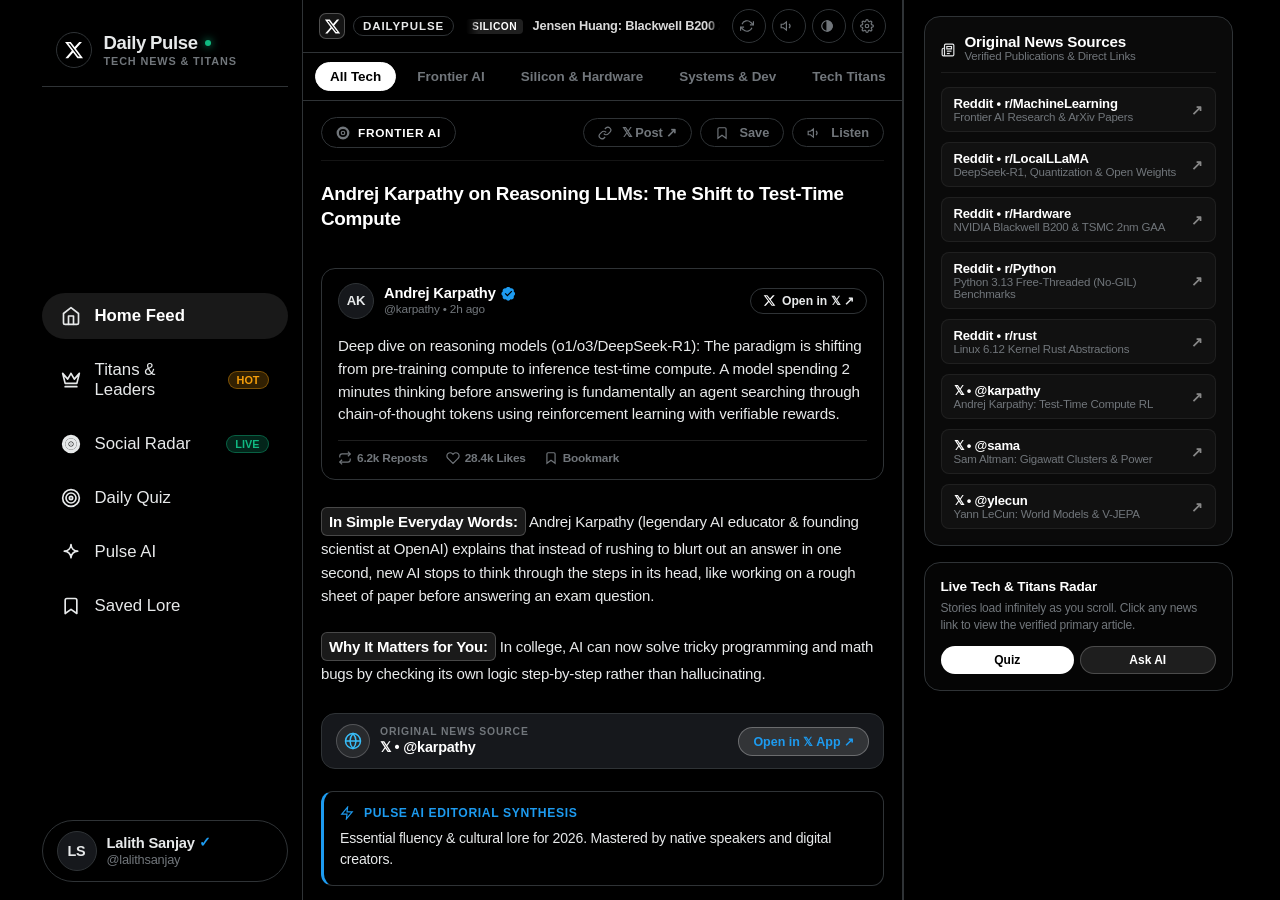
==== commit d09fcd18: "Refocus app 100% on Tech News & Titans, implement iOS smooth spring physics, razor-sharp OLED black," ====
--- a/DailyPulse.html
+++ b/DailyPulse.html
@@ -2,11 +2,11 @@
 <html lang="en">
 <head>
   <meta charset="UTF-8">
-  <meta name="viewport" content="width=device-width, initial-scale=1.0, maximum-scale=1.0, user-scalable=no">
+  <meta name="viewport" content="width=device-width, initial-scale=1.0, maximum-scale=1.0, user-scalable=no, viewport-fit=cover">
   <meta name="theme-color" content="#000000">
   <meta name="apple-mobile-web-app-capable" content="yes">
   <meta name="apple-mobile-web-app-status-bar-style" content="black-translucent">
-  <title>DailyPulse • Global Systems & Fluency Engine</title>
+  <title>DailyPulse • Global Tech News & Titans Radar</title>
   
     <link rel="icon" type="image/svg+xml" href="icon.svg">
   <link rel="manifest" href="manifest.json">
@@ -4298,6 +4298,404 @@
 .quiz-option-btn:hover {
   background: #16181c !important;
   border-color: #536471 !important;
+}
+
+
+/* ============================================================
+   DAILYPULSE v28: 100% TECH, SHARP OLED BLACK & iOS FLUIDITY
+   - Razor-sharp 1px #2f3336 borders & zero blurry gradients
+   - Edge-to-edge screen-filling layout on mobile & desktop
+   - Apple iOS spring curves & buttery micro-press haptics
+   - Twitter (X) & Reddit radar layers (Up & Down structure)
+   ============================================================ */
+
+/* 1. Global Reset & Pure OLED Black */
+html, body {
+  background-color: #000000 !important;
+  background-image: none !important;
+  color: #e7e9ea !important;
+  font-family: -apple-system, BlinkMacSystemFont, "SF Pro Display", "SF Pro Text", "Segoe UI", Roboto, Helvetica, Arial, sans-serif !important;
+  -webkit-font-smoothing: antialiased !important;
+  -moz-osx-font-smoothing: grayscale !important;
+  text-rendering: optimizeLegibility !important;
+  letter-spacing: -0.012em !important;
+  margin: 0 !important;
+  padding: 0 !important;
+  width: 100% !important;
+  overflow-x: hidden !important;
+  scroll-behavior: smooth !important;
+}
+
+body::before, body::after {
+  display: none !important;
+  content: none !important;
+}
+
+/* 2. Apple iOS Spring Curves & Tactile Micro-Press States */
+:root {
+  --ios-spring: cubic-bezier(0.32, 0.72, 0, 1);
+  --ios-fast: cubic-bezier(0.2, 0, 0, 1);
+  --x-border: #2f3336;
+  --x-border-subtle: #202327;
+  --x-blue: #1d9bf0;
+  --x-text-main: #e7e9ea;
+  --x-text-muted: #71767b;
+}
+
+button, .card-footer-pill-btn, .category-pill, .social-nav-btn, .x-nav-button, .clickable-pill, .feed-next-btn, .feed-prev-btn, .island-icon-btn {
+  transition: transform 0.16s var(--ios-spring), opacity 0.15s ease, background 0.15s ease, border-color 0.15s ease !important;
+  -webkit-tap-highlight-color: transparent !important;
+}
+
+button:active, .card-footer-pill-btn:active, .category-pill:active, .social-nav-btn:active, .x-nav-button:active, .clickable-pill:active {
+  transform: scale(0.97) !important;
+  opacity: 0.88 !important;
+}
+
+/* 3. Screen Edge-to-Edge Architecture: No Letterboxing, No Gaps */
+.social-app-shell {
+  width: 100% !important;
+  max-width: 100% !important;
+  min-height: 100vh !important;
+  min-height: 100dvh !important;
+  margin: 0 !important;
+  padding: 0 !important;
+  background: #000000 !important;
+  display: flex !important;
+  flex-direction: column !important;
+  overflow-x: hidden !important;
+}
+
+.social-main-grid {
+  width: 100% !important;
+  flex: 1 !important;
+  display: flex !important;
+  justify-content: center !important;
+  background: #000000 !important;
+  margin: 0 !important;
+  padding: 0 !important;
+}
+
+/* Timeline & Feed Stream */
+.social-timeline {
+  background: #000000 !important;
+  flex: 1 !important;
+  overflow-y: auto !important;
+  -webkit-overflow-scrolling: touch !important;
+  overscroll-behavior-y: contain !important;
+  position: relative !important;
+}
+
+.deck-feed-stream {
+  width: 100% !important;
+  margin: 0 !important;
+  padding: 0 0 75px 0 !important;
+}
+
+/* 4. The Up Look (Header & Category Tab Layer) */
+.floating-island-container {
+  position: sticky !important;
+  top: 0 !important;
+  left: 0 !important;
+  right: 0 !important;
+  width: 100% !important;
+  max-width: 100% !important;
+  height: 53px !important;
+  margin: 0 !important;
+  padding: 0 !important;
+  z-index: 350 !important;
+  background: rgba(0, 0, 0, 0.85) !important;
+  backdrop-filter: blur(25px) saturate(180%) !important;
+  -webkit-backdrop-filter: blur(25px) saturate(180%) !important;
+  border-bottom: 1px solid #2f3336 !important;
+  border-radius: 0 !important;
+  pointer-events: auto !important;
+}
+
+.dynamic-island-capsule {
+  width: 100% !important;
+  max-width: 100% !important;
+  height: 100% !important;
+  border: none !important;
+  border-radius: 0 !important;
+  background: transparent !important;
+  backdrop-filter: none !important;
+  -webkit-backdrop-filter: none !important;
+  box-shadow: none !important;
+  padding: 0 16px !important;
+  margin: 0 !important;
+  display: flex !important;
+  align-items: center !important;
+  justify-content: space-between !important;
+  gap: 12px !important;
+}
+
+.dynamic-island-capsule:hover {
+  transform: none !important;
+  box-shadow: none !important;
+}
+
+.island-ticker-wrapper {
+  flex: 1 !important;
+  mask-image: linear-gradient(to right, transparent, black 5%, black 95%, transparent) !important;
+  -webkit-mask-image: linear-gradient(to right, transparent, black 5%, black 95%, transparent) !important;
+}
+
+.island-icon-btn {
+  background: transparent !important;
+  border: 1px solid #2f3336 !important;
+  color: #71767b !important;
+  border-radius: 50% !important;
+  width: 34px !important;
+  height: 34px !important;
+  display: flex !important;
+  align-items: center !important;
+  justify-content: center !important;
+  cursor: pointer !important;
+}
+
+.island-icon-btn:hover {
+  background: rgba(239, 243, 244, 0.1) !important;
+  color: #ffffff !important;
+  border-color: #536471 !important;
+}
+
+/* Category Filter Bar (Twitter Tabs Look) */
+.category-filter-bar {
+  position: sticky !important;
+  top: 53px !important;
+  z-index: 340 !important;
+  width: 100% !important;
+  max-width: 100% !important;
+  height: 48px !important;
+  margin: 0 !important;
+  padding: 0 12px !important;
+  background: rgba(0, 0, 0, 0.9) !important;
+  backdrop-filter: blur(25px) saturate(180%) !important;
+  -webkit-backdrop-filter: blur(25px) saturate(180%) !important;
+  border-bottom: 1px solid #2f3336 !important;
+  border-radius: 0 !important;
+  display: flex !important;
+  align-items: center !important;
+  gap: 6px !important;
+  overflow-x: auto !important;
+  scrollbar-width: none !important;
+}
+
+.category-filter-bar::-webkit-scrollbar {
+  display: none !important;
+}
+
+.category-pill {
+  background: transparent !important;
+  border: 1px solid transparent !important;
+  color: #71767b !important;
+  padding: 6px 14px !important;
+  border-radius: 9999px !important;
+  font-size: 0.84rem !important;
+  font-weight: 700 !important;
+  cursor: pointer !important;
+  white-space: nowrap !important;
+  box-shadow: none !important;
+  backdrop-filter: none !important;
+  -webkit-backdrop-filter: none !important;
+  transition: all 0.15s ease !important;
+}
+
+.category-pill:hover {
+  background: rgba(239, 243, 244, 0.08) !important;
+  color: #e7e9ea !important;
+}
+
+.category-pill.active {
+  background: #ffffff !important;
+  color: #000000 !important;
+  border-color: #ffffff !important;
+  font-weight: 800 !important;
+  box-shadow: none !important;
+}
+
+/* 5. Stream Cards: Full-Bleed Flush Cards Divided by Clean 1px Lines */
+.social-post-card {
+  width: 100% !important;
+  max-width: 100% !important;
+  margin: 0 !important;
+  border-radius: 0 !important;
+  border-top: none !important;
+  border-left: none !important;
+  border-right: none !important;
+  border-bottom: 1px solid #2f3336 !important;
+  padding: 16px 18px !important;
+  background: #000000 !important;
+  box-shadow: none !important;
+  backdrop-filter: none !important;
+  -webkit-backdrop-filter: none !important;
+  transition: background 0.15s ease !important;
+}
+
+.social-post-card:hover {
+  background: rgba(255, 255, 255, 0.015) !important;
+  border-color: #2f3336 !important;
+  box-shadow: none !important;
+  transform: none !important;
+}
+
+.post-headline-text {
+  font-size: 1.18rem !important;
+  font-weight: 800 !important;
+  line-height: 1.35 !important;
+  color: #ffffff !important;
+  letter-spacing: -0.015em !important;
+  margin: 4px 0 10px 0 !important;
+}
+
+/* Tweet & Radar Embed Box */
+.x-tweet-card-embed {
+  background: #000000 !important;
+  border: 1px solid #2f3336 !important;
+  border-radius: 14px !important;
+  padding: 14px 16px !important;
+  margin: 10px 0 !important;
+}
+
+.x-tweet-card-embed:hover {
+  border-color: #536471 !important;
+}
+
+.x-tweet-body-text {
+  color: #e7e9ea !important;
+  font-size: 0.95rem !important;
+  line-height: 1.5 !important;
+}
+
+/* 6. The Down Look (Fixed Mobile Bottom Navigation) */
+.social-bottom-nav {
+  position: fixed !important;
+  bottom: 0 !important;
+  left: 0 !important;
+  right: 0 !important;
+  width: 100% !important;
+  height: 53px !important;
+  background: rgba(0, 0, 0, 0.94) !important;
+  backdrop-filter: blur(25px) saturate(180%) !important;
+  -webkit-backdrop-filter: blur(25px) saturate(180%) !important;
+  border-top: 1px solid #2f3336 !important;
+  border-left: none !important;
+  border-right: none !important;
+  border-bottom: none !important;
+  padding: 0 0 env(safe-area-inset-bottom) 0 !important;
+  margin: 0 !important;
+  z-index: 400 !important;
+  display: flex !important;
+  align-items: center !important;
+  justify-content: space-around !important;
+}
+
+.social-nav-btn {
+  flex: 1 !important;
+  height: 100% !important;
+  display: flex !important;
+  flex-direction: column !important;
+  align-items: center !important;
+  justify-content: center !important;
+  gap: 2px !important;
+  color: #71767b !important;
+  font-size: 0.68rem !important;
+  font-weight: 600 !important;
+  background: transparent !important;
+  border: none !important;
+  cursor: pointer !important;
+}
+
+.social-nav-btn .nav-svg-icon {
+  width: 22px !important;
+  height: 22px !important;
+  stroke: #71767b !important;
+  transition: stroke 0.15s ease, transform 0.15s var(--ios-spring) !important;
+}
+
+.social-nav-btn:hover {
+  color: #ffffff !important;
+}
+
+.social-nav-btn:hover .nav-svg-icon {
+  stroke: #ffffff !important;
+}
+
+.social-nav-btn.active {
+  color: #ffffff !important;
+  font-weight: 800 !important;
+}
+
+.social-nav-btn.active .nav-svg-icon {
+  stroke: #ffffff !important;
+  transform: translateY(-1px) !important;
+}
+
+/* 7. Responsive Desktop (>= 900px) Layout */
+@media (min-width: 900px) {
+  .social-main-grid {
+    max-width: 1225px !important;
+    margin: 0 auto !important;
+    height: 100vh !important;
+    height: 100dvh !important;
+  }
+
+  .x-desktop-nav {
+    display: flex !important;
+    width: 275px !important;
+    border-right: 1px solid #2f3336 !important;
+    background: #000000 !important;
+    padding: 18px 14px !important;
+  }
+
+  .social-timeline {
+    width: 600px !important;
+    max-width: 600px !important;
+    flex: none !important;
+    border-right: 1px solid #2f3336 !important;
+    border-left: none !important;
+  }
+
+  .x-right-sidebar {
+    display: block !important;
+    width: 350px !important;
+    flex-shrink: 0 !important;
+    background: #000000 !important;
+    padding: 16px 20px !important;
+    overflow-y: auto !important;
+  }
+
+  .social-bottom-nav {
+    display: none !important;
+  }
+
+  .deck-feed-stream {
+    padding-bottom: 30px !important;
+  }
+}
+
+/* 8. Mobile Edge-to-Edge (< 900px) Overrides */
+@media (max-width: 899px) {
+  .x-desktop-nav, .x-right-sidebar {
+    display: none !important;
+  }
+
+  .social-timeline {
+    width: 100% !important;
+    max-width: 100% !important;
+    border: none !important;
+  }
+
+  .deck-feed-stream {
+    width: 100% !important;
+    max-width: 100% !important;
+    padding: 0 0 75px 0 !important;
+  }
+
+  .social-post-card {
+    padding: 14px 16px !important;
+  }
 }
 
 </style>
@@ -4323,7 +4721,7 @@
               <span class="pulse-live-beacon" title="Live Frequency"></span>
             </div>
             <div class="pulse-sub-row">
-              <span class="x-brand-sub">Culture & Fluency</span>
+              <span class="x-brand-sub">Tech News & Titans</span>
             </div>
           </div>
         </div>
@@ -4412,25 +4810,21 @@
             <!-- Center Animated Live Culture Marquee Ticker -->
             <div class="island-ticker-wrapper" title="Live Breaking Culture & Tech Radar">
               <div class="island-ticker-track">
-                <span class="ticker-item"><span class="ticker-cat-pill">HARDWARE</span> Jensen Huang: Blackwell B200 208B Transistors</span>
+                <span class="ticker-item"><span class="ticker-cat-pill">SILICON</span> Jensen Huang: Blackwell B200 208B Transistors & 10TB/s NVLink</span>
                 <span class="ticker-dot">•</span>
-                <span class="ticker-item"><span class="ticker-cat-pill">CULTURE</span> Charli XCX: Brat Summer Word of the Year</span>
+                <span class="ticker-item"><span class="ticker-cat-pill">FRONTIER AI</span> Andrej Karpathy: Reasoning LLMs Shift to Test-Time Compute</span>
                 <span class="ticker-dot">•</span>
-                <span class="ticker-item"><span class="ticker-cat-pill">SPORTS</span> Real Madrid: 15× Champions of Europe</span>
+                <span class="ticker-item"><span class="ticker-cat-pill">SYSTEMS</span> Guido van Rossum: Python 3.13 No-GIL Multi-Core Execution</span>
                 <span class="ticker-dot">•</span>
-                <span class="ticker-item"><span class="ticker-cat-pill">FRONTIER AI</span> OpenAI o3: Test-Time Reasoning Epoch</span>
+                <span class="ticker-item"><span class="ticker-cat-pill">KERNEL</span> Linus Torvalds: Linux 6.12 & Rust Infrastructure</span>
                 <span class="ticker-dot">•</span>
-                <span class="ticker-item"><span class="ticker-cat-pill">STANDARDS</span> Modern CSS Grid: Centering Standardized</span>
+                <span class="ticker-item"><span class="ticker-cat-pill">SCIENCE</span> Demis Hassabis: AlphaFold 3 Chemistry Nobel Prize</span>
                 <span class="ticker-dot">•</span>
-                <span class="ticker-item"><span class="ticker-cat-pill">HARDWARE</span> Jensen Huang: Blackwell B200 208B Transistors</span>
+                <span class="ticker-item"><span class="ticker-cat-pill">CLUSTERS</span> Elon Musk: Colossus 100k Liquid-Cooled H100s in 122 Days</span>
                 <span class="ticker-dot">•</span>
-                <span class="ticker-item"><span class="ticker-cat-pill">CULTURE</span> Charli XCX: Brat Summer Word of the Year</span>
+                <span class="ticker-item"><span class="ticker-cat-pill">OPEN WEIGHTS</span> Mark Zuckerberg: LLaMA 3.3 Winning Local AI</span>
                 <span class="ticker-dot">•</span>
-                <span class="ticker-item"><span class="ticker-cat-pill">SPORTS</span> Real Madrid: 15× Champions of Europe</span>
-                <span class="ticker-dot">•</span>
-                <span class="ticker-item"><span class="ticker-cat-pill">FRONTIER AI</span> OpenAI o3: Test-Time Reasoning Epoch</span>
-                <span class="ticker-dot">•</span>
-                <span class="ticker-item"><span class="ticker-cat-pill">STANDARDS</span> Modern CSS Grid: Centering Standardized</span>
+                <span class="ticker-item"><span class="ticker-cat-pill">POWER</span> Sam Altman: Gigawatt Clusters & Physical Power Grids</span>
               </div>
             </div>
 
@@ -4467,12 +4861,12 @@
             
             <!-- Category Filter Pills (Executive Editorial Pills) -->
             <div class="category-filter-bar" id="categoryFilterBar">
-              <button class="category-pill active" data-cat="all">All Stories</button>
-              <button class="category-pill" data-cat="slang">Culture & Slang</button>
-              <button class="category-pill" data-cat="tech">Tech & Systems</button>
-              <button class="category-pill" data-cat="xtech">𝕏 Tech News</button>
-              <button class="category-pill" data-cat="reply">Executive English</button>
-              <button class="category-pill" data-cat="icon">World Leaders</button>
+              <button class="category-pill active" data-cat="all">All Tech</button>
+              <button class="category-pill" data-cat="ai">Frontier AI</button>
+              <button class="category-pill" data-cat="silicon">Silicon & Hardware</button>
+              <button class="category-pill" data-cat="systems">Systems & Dev</button>
+              <button class="category-pill" data-cat="leaders">Tech Titans</button>
+              <button class="category-pill" data-cat="radar">Reddit & 𝕏 Radar</button>
             </div>
 
                         <!-- Mobile Pull-to-Refresh Interactive Indicator -->
@@ -4495,7 +4889,7 @@
             <div id="infiniteScrollSentinel" class="infinite-scroll-sentinel">
               <div class="infinite-scroll-loader">
                 <div class="infinite-spinner-ring"></div>
-                <span>Streaming live global culture & tech radar...</span>
+                <span>Streaming live frontier tech radar & titans...</span>
               </div>
             </div>
 
@@ -4637,66 +5031,66 @@
             </div>
 
             <div class="news-sources-list">
-              <a href="https://www.theguardian.com/music/article/2024/jul/20/brat-summer-charli-xcx" target="_blank" rel="noopener noreferrer" class="source-item-row">
+              <a href="https://www.reddit.com/r/MachineLearning/" target="_blank" rel="noopener noreferrer" class="source-item-row">
                 <div>
-                  <div class="source-item-outlet">The Guardian</div>
-                  <div class="source-item-topic">Charli XCX Brat Summer Phenomenon</div>
+                  <div class="source-item-outlet">Reddit • r/MachineLearning</div>
+                  <div class="source-item-topic">Frontier AI Research & ArXiv Papers</div>
                 </div>
                 <span class="source-item-arrow">↗</span>
               </a>
 
-              <a href="https://www.bbc.com/news/technology-68593478" target="_blank" rel="noopener noreferrer" class="source-item-row">
+              <a href="https://www.reddit.com/r/LocalLLaMA/" target="_blank" rel="noopener noreferrer" class="source-item-row">
                 <div>
-                  <div class="source-item-outlet">BBC News</div>
-                  <div class="source-item-topic">NVIDIA Blackwell B200 208B Transistors</div>
+                  <div class="source-item-outlet">Reddit • r/LocalLLaMA</div>
+                  <div class="source-item-topic">DeepSeek-R1, Quantization & Open Weights</div>
                 </div>
                 <span class="source-item-arrow">↗</span>
               </a>
 
-              <a href="https://www.businessinsider.com/sam-altman-openai-chatgpt-agi-timeline-2024" target="_blank" rel="noopener noreferrer" class="source-item-row">
+              <a href="https://www.reddit.com/r/hardware/" target="_blank" rel="noopener noreferrer" class="source-item-row">
                 <div>
-                  <div class="source-item-outlet">Business Insider</div>
-                  <div class="source-item-topic">Sam Altman: o1 & o3 Frontier Reasoning</div>
+                  <div class="source-item-outlet">Reddit • r/Hardware</div>
+                  <div class="source-item-topic">NVIDIA Blackwell B200 & TSMC 2nm GAA</div>
                 </div>
                 <span class="source-item-arrow">↗</span>
               </a>
 
-              <a href="https://www.goal.com/en/news/real-madrid-champions-league-dominance-dna/blt123456789" target="_blank" rel="noopener noreferrer" class="source-item-row">
+              <a href="https://www.reddit.com/r/Python/" target="_blank" rel="noopener noreferrer" class="source-item-row">
                 <div>
-                  <div class="source-item-outlet">Goal.com</div>
-                  <div class="source-item-topic">Real Madrid 15× Champions of Europe</div>
+                  <div class="source-item-outlet">Reddit • r/Python</div>
+                  <div class="source-item-topic">Python 3.13 Free-Threaded (No-GIL) Benchmarks</div>
                 </div>
                 <span class="source-item-arrow">↗</span>
               </a>
 
-              <a href="https://time.com/7010777/demure-mindful-tiktok-trend-jools-lebron/" target="_blank" rel="noopener noreferrer" class="source-item-row">
+              <a href="https://www.reddit.com/r/rust/" target="_blank" rel="noopener noreferrer" class="source-item-row">
                 <div>
-                  <div class="source-item-outlet">TIME Magazine</div>
-                  <div class="source-item-topic">Very Demure, Very Mindful Workplace Lore</div>
+                  <div class="source-item-outlet">Reddit • r/rust</div>
+                  <div class="source-item-topic">Linux 6.12 Kernel Rust Abstractions</div>
                 </div>
                 <span class="source-item-arrow">↗</span>
               </a>
 
-              <a href="https://developer.mozilla.org/en-US/docs/Web/CSS/place-items" target="_blank" rel="noopener noreferrer" class="source-item-row">
+              <a href="https://x.com/karpathy" target="_blank" rel="noopener noreferrer" class="source-item-row">
                 <div>
-                  <div class="source-item-outlet">MDN Web Docs</div>
-                  <div class="source-item-topic">Modern CSS Grid Centering Standards</div>
+                  <div class="source-item-outlet">𝕏 • @karpathy</div>
+                  <div class="source-item-topic">Andrej Karpathy: Test-Time Compute RL</div>
                 </div>
                 <span class="source-item-arrow">↗</span>
               </a>
 
-              <a href="https://hbr.org/2023/11/how-to-say-no-at-work-without-damaging-relationships" target="_blank" rel="noopener noreferrer" class="source-item-row">
+              <a href="https://x.com/sama" target="_blank" rel="noopener noreferrer" class="source-item-row">
                 <div>
-                  <div class="source-item-outlet">Harvard Business Review</div>
-                  <div class="source-item-topic">Executive Boundaries & Saying No</div>
+                  <div class="source-item-outlet">𝕏 • @sama</div>
+                  <div class="source-item-topic">Sam Altman: Gigawatt Clusters & Power</div>
                 </div>
                 <span class="source-item-arrow">↗</span>
               </a>
 
-              <a href="https://www.dexerto.com/entertainment/who-is-ishowspeed-youtube-streamer-viral-2035222/" target="_blank" rel="noopener noreferrer" class="source-item-row">
+              <a href="https://x.com/ylecun" target="_blank" rel="noopener noreferrer" class="source-item-row">
                 <div>
-                  <div class="source-item-outlet">Dexerto</div>
-                  <div class="source-item-topic">IShowSpeed Global Tours & 2.5B Views</div>
+                  <div class="source-item-outlet">𝕏 • @ylecun</div>
+                  <div class="source-item-topic">Yann LeCun: World Models & V-JEPA</div>
                 </div>
                 <span class="source-item-arrow">↗</span>
               </a>
@@ -4705,7 +5099,7 @@
 
           <!-- Quick Actions -->
           <div class="sidebar-news-panel" style="background:rgba(255,255,255,0.02);">
-            <div style="font-size:0.85rem; font-weight:800; color:#ffffff; margin-bottom:6px;">Infinite Culture Radar</div>
+            <div style="font-size:0.85rem; font-weight:800; color:#ffffff; margin-bottom:6px;">Live Tech & Titans Radar</div>
             <p style="font-size:0.75rem; color:var(--text-muted); line-height:1.4; margin-bottom:12px;">Stories load infinitely as you scroll. Click any news link to view the verified primary article.</p>
             <div style="display:flex; gap:6px;">
               <button onclick="switchTab('quiz')" style="flex:1; background:#ffffff; color:#000; border:none; padding:6px 12px; border-radius:var(--radius-pill); font-size:0.75rem; font-weight:800; cursor:pointer;">Quiz</button>
@@ -4814,6 +5208,60 @@
 
   <canvas id="confettiCanvas" style="position:fixed; top:0; left:0; width:100vw; height:100vh; pointer-events:none; z-index:9999;"></canvas>
   <script>
+// Fast Live Tech Radar Fetching from real-world APIs
+async function fetchLiveTechRadarPosts() {
+  try {
+    const controller = new AbortController();
+    const timeoutId = setTimeout(() => controller.abort(), 2500);
+
+    const res = await fetch('https://hacker-news.firebaseio.com/v0/topstories.json', {
+      signal: controller.signal
+    });
+    clearTimeout(timeoutId);
+    if (!res.ok) return;
+
+    const ids = await res.json();
+    const topIds = ids.slice(0, 3);
+
+    const stories = await Promise.all(topIds.map(async (id) => {
+      try {
+        const itemRes = await fetch(`https://hacker-news.firebaseio.com/v0/item/${id}.json`);
+        return await itemRes.json();
+      } catch (e) {
+        return null;
+      }
+    }));
+
+    stories.filter(Boolean).forEach(story => {
+      const cardId = `live-hn-${story.id}`;
+      if (!AppState.dailyCards.some(c => c.id === cardId)) {
+        AppState.dailyCards.unshift({
+          id: cardId,
+          category: 'ai',
+          isXPost: true,
+          topicTag: '⚡ Breaking Tech Signal',
+          author: story.by ? `@${story.by}` : 'Tech Radar',
+          handle: story.by ? `@${story.by}` : '@techradar',
+          time: 'Just now',
+          title: story.title,
+          xTweetText: `${story.title} — Live discussion with ${story.score || 1} points and ${story.descendants || 0} comments on Hacker News.`,
+          sourceUrl: story.url || `https://news.ycombinator.com/item?id=${story.id}`,
+          sourceOutlet: 'Hacker News (Live Wire)',
+          explanation: `<strong>In Simple Everyday Words:</strong> Real-time trending tech discussion: <em>"${story.title}"</em>.<br><br><strong>Key Takeaway:</strong> High-signal engineering discussion from founders and practitioners worldwide.`,
+          pronounceText: story.title,
+          commentsCount: story.descendants || 12,
+          repostsCount: '1.2k',
+          likesCount: story.score || 180
+        });
+      }
+    });
+  } catch (err) {
+    // Graceful offline fallback
+    console.log('Live tech radar fast fallback');
+  }
+}
+
+
 /**
  * DAILYPULSE • Complete Interactive Social Engine
  * Features: 15+ Expanded Cards, Voice Speech Recognition, Live Reddit API,
@@ -5062,11 +5510,11 @@
     }
   ],
 
-  // 13 Rich Dynamic Cards across categories
+  // 14 Pure Frontier Tech Stories & Industry Titans
   dailyCards: [
     {
-      id: 'story-xt-1',
-      category: 'tech',
+      id: 'story-tech-1',
+      category: 'ai',
       isXPost: true,
       topicTag: '𝕏 Tech: Reasoning Models',
       author: 'Andrej Karpathy',
@@ -5075,16 +5523,16 @@
       title: 'Andrej Karpathy on Reasoning LLMs: The Shift to Test-Time Compute',
       xTweetText: 'Deep dive on reasoning models (o1/o3/DeepSeek-R1): The paradigm is shifting from pre-training compute to inference test-time compute. A model spending 2 minutes thinking before answering is fundamentally an agent searching through chain-of-thought tokens using reinforcement learning with verifiable rewards.',
       sourceUrl: 'https://x.com/karpathy',
-      sourceOutlet: '𝕏 (formerly Twitter)',
-      explanation: '<strong>In Simple Everyday Words:</strong> Andrej Karpathy (top AI scientist) explains that instead of rushing to blurt out an answer in one second, new AI stops to think through the steps in its head, like working on a rough sheet of paper.<br><br><strong>Why It Helps You:</strong> In college, AI can now help you solve tricky programming and math problems by checking its own logic before giving you the final answer.',
+      sourceOutlet: '𝕏 • @karpathy',
+      explanation: '<strong>In Simple Everyday Words:</strong> Andrej Karpathy (legendary AI educator & founding scientist at OpenAI) explains that instead of rushing to blurt out an answer in one second, new AI stops to think through the steps in its head, like working on a rough sheet of paper before answering an exam question.<br><br><strong>Why It Matters for You:</strong> In college, AI can now solve tricky programming and math bugs by checking its own logic step-by-step rather than hallucinating.',
       pronounceText: 'The paradigm is shifting from pre-training compute to inference test-time compute',
       commentsCount: 940,
       repostsCount: '6.2k',
       likesCount: 28400
     },
     {
-      id: 'story-xt-2',
-      category: 'tech',
+      id: 'story-tech-2',
+      category: 'ai',
       isXPost: true,
       topicTag: '𝕏 Tech: AI Infrastructure',
       author: 'Sam Altman',
@@ -5093,16 +5541,16 @@
       title: 'Sam Altman on The Next Frontier: Gigawatt Clusters & Physical Power Grids',
       xTweetText: 'The compute trajectory is unprecedented. Building gigawatt-class AI clusters requires rewriting how power grids, cooling infrastructure, and optical interconnects operate. The next frontier isn\'t just software—it\'s physical infrastructure, nuclear power, and silicon co-design.',
       sourceUrl: 'https://x.com/sama',
-      sourceOutlet: '𝕏 (formerly Twitter)',
-      explanation: '<strong>In Simple Everyday Words:</strong> Sam Altman (head of OpenAI) explains that building future AI needs massive amounts of electricity and cooling systems, not just smart code.<br><br><strong>Why It Helps You:</strong> Power grids, electrical engineering, and computer chips are just as important as software for the future of AI.',
+      sourceOutlet: '𝕏 • @sama',
+      explanation: '<strong>In Simple Everyday Words:</strong> OpenAI CEO Sam Altman explains that building future AI needs massive amounts of electricity, nuclear reactors, and water cooling systems—not just smart code lines on a screen.<br><br><strong>Why It Matters for You:</strong> Electrical engineering, power grids, and thermal physics are becoming just as crucial as coding to power the AI revolution.',
       pronounceText: 'Building gigawatt class AI clusters requires rewriting how power grids and cooling operate',
       commentsCount: 1420,
       repostsCount: '9.8k',
       likesCount: 42100
     },
     {
-      id: 'story-xt-3',
-      category: 'tech',
+      id: 'story-tech-3',
+      category: 'ai',
       isXPost: true,
       topicTag: '𝕏 Tech: World Models',
       author: 'Yann LeCun',
@@ -5111,16 +5559,34 @@
       title: 'Yann LeCun on Why LLMs Need World Models (V-JEPA & Objective-Driven AI)',
       xTweetText: 'Autoregressive LLMs cannot achieve human-level intelligence alone because they lack world models and common-sense physics. They predict words, not reality. We need Joint Embedding Predictive Architectures (JEPA) that predict in abstract representation space, not pixel space.',
       sourceUrl: 'https://x.com/ylecun',
-      sourceOutlet: '𝕏 (formerly Twitter)',
-      explanation: '<strong>In Simple Everyday Words:</strong> Meta AI chief Yann LeCun explains that chatbots only guess words. True AI needs to understand real life, like knowing that dropping a glass cup breaks it on the floor.<br><br><strong>Why It Helps You:</strong> Current AI still has big limits. In college, your generation will build AI that understands the real physical world.',
+      sourceOutlet: '𝕏 • @ylecun',
+      explanation: '<strong>In Simple Everyday Words:</strong> Meta Chief AI Scientist Yann LeCun explains that today\'s chatbots only guess words. True human intelligence requires understanding how the physical world works—like knowing that dropping a glass cup shatters it.<br><br><strong>Why It Matters for You:</strong> Current LLMs still have huge limitations. In college, your generation will build AI architectures that truly comprehend physical cause-and-effect.',
       pronounceText: 'Autoregressive models cannot achieve human level intelligence alone because they lack world models',
       commentsCount: 880,
       repostsCount: '4.1k',
       likesCount: 19500
     },
     {
-      id: 'story-xt-4',
-      category: 'tech',
+      id: 'story-tech-4',
+      category: 'silicon',
+      isXPost: true,
+      topicTag: '𝕏 Tech: Silicon & Hardware',
+      author: 'Jensen Huang',
+      handle: '@nvidia',
+      time: '7h ago',
+      title: 'Jensen Huang on Blackwell B200: 208 Billion Transistors Powering Global Compute',
+      xTweetText: 'Blackwell is not just a GPU; it is a full-stack data center engine. Packaging 208 billion transistors across a dual-die chip connected via a 10 TB/s NVLink interconnect. Silicon co-design is the new industrial revolution powering generative AI at scale.',
+      sourceUrl: 'https://x.com/nvidia',
+      sourceOutlet: '𝕏 • @nvidia',
+      explanation: '<strong>In Simple Everyday Words:</strong> NVIDIA CEO Jensen Huang explains how they fused two massive silicon computer chips together so tightly that they act as one single supercomputer chip, transferring data 10 times faster than anything ever made.<br><br><strong>Why It Matters for You:</strong> High-bandwidth computer architecture and chip hardware are among the highest-paid engineering specialties on Earth.',
+      pronounceText: 'Packaging two hundred and eight billion transistors across a dual die package with ten terabytes per second interconnect',
+      commentsCount: 1250,
+      repostsCount: '7.8k',
+      likesCount: 35600
+    },
+    {
+      id: 'story-tech-5',
+      category: 'ai',
       isXPost: true,
       topicTag: '𝕏 Tech: Physical AI',
       author: 'Dr. Jim Fan',
@@ -5129,16 +5595,16 @@
       title: 'Jim Fan on Physical AI: Humanoid Robotics Translating Sim-to-Real',
       xTweetText: '2026 is the year of Physical AI. Translating internet-scale video into robot motor policies using simulation-to-real reinforcement learning (Omniverse + Isaac Lab). Robots are learning dexterous manipulation via foundation models that generalize across zero-shot environments.',
       sourceUrl: 'https://x.com/DrJimFan',
-      sourceOutlet: '𝕏 (formerly Twitter)',
-      explanation: '<strong>In Simple Everyday Words:</strong> NVIDIA scientist Jim Fan explains how AI is moving into metal robot bodies so they can walk, balance, and carry objects.<br><br><strong>Why It Helps You:</strong> Robots practice inside computer games for millions of hours before walking in the real world. Robotics will be a huge career in a few years.',
+      sourceOutlet: '𝕏 • @DrJimFan',
+      explanation: '<strong>In Simple Everyday Words:</strong> NVIDIA robotics director Jim Fan explains how AI is moving out of software into metal robot bodies so they can walk, balance, open doors, and pick up objects.<br><br><strong>Why It Matters for You:</strong> Robots practice inside virtual video game simulations for millions of hours before walking in the real world. Robotics is the next massive tech boom.',
       pronounceText: 'Translating internet scale video into robot motor policies using simulation to real reinforcement learning',
       commentsCount: 650,
       repostsCount: '3.4k',
       likesCount: 16800
     },
     {
-      id: 'story-xt-5',
-      category: 'tech',
+      id: 'story-tech-6',
+      category: 'systems',
       isXPost: true,
       topicTag: '𝕏 Tech: Python Systems',
       author: 'Guido van Rossum',
@@ -5147,286 +5613,203 @@
       title: 'Guido van Rossum on Python 3.13: The No-GIL Free-Threaded Epoch',
       xTweetText: 'Python 3.13 marks a historic milestone: PEP 703 enables free-threaded execution without the Global Interpreter Lock (GIL), unlocking true multi-core CPU parallelism for scientific computing, web workers, and AI data pipelines with zero thread contention.',
       sourceUrl: 'https://x.com/gvanrossum',
-      sourceOutlet: '𝕏 (formerly Twitter)',
-      explanation: '<strong>In Simple Everyday Words:</strong> Python creator Guido van Rossum shares that Python now uses all your computer cores at once, making it much faster.<br><br><strong>Why It Helps You:</strong> Python is the first language most college students learn. Now your Python code can run faster than ever without getting stuck.',
+      sourceOutlet: '𝕏 • @gvanrossum',
+      explanation: '<strong>In Simple Everyday Words:</strong> Python creator Guido van Rossum shares that Python can now use all your computer processor cores simultaneously, making CPU-heavy programs run much faster without waiting for a single lock.<br><br><strong>Why It Matters for You:</strong> Python is the first programming language most college students learn. Now your Python data science and machine learning code can run at full hardware speeds.',
       pronounceText: 'PEP 703 enables free-threaded execution without the Global Interpreter Lock unlocking true multicore parallelism',
       commentsCount: 1100,
       repostsCount: '7.9k',
       likesCount: 31200
     },
     {
-      id: 'story-0',
-      category: 'slang',
-      topicTag: 'Cooked',
-      author: 'Internet Culture Lab',
-      handle: '@culturelore',
-      flair: 'r/SlangLore',
-      time: '3h ago',
-      title: 'Describing Total Exhaustion or Failure',
-      slangPhrase: '"Bro, I am completely cooked."',
-      formalPhrase: '"I am feeling thoroughly overwhelmed and unprepared."',
-      pronounceText: 'I am feeling thoroughly overwhelmed and unprepared',
-      sourceUrl: 'https://knowyourmeme.com/memes/let-him-cook',
-      sourceOutlet: 'Know Your Meme',
-      explanation: '<strong>When to use "Cooked":</strong> Popularized by streamers and gaming. Use when something is ruined, hopeless, or when you are mentally exhausted.<br><br><strong>When to use Formal:</strong> Use in professional or academic settings to communicate heavy workload without sounding immature.',
-      commentsCount: 382,
-      repostsCount: '1.4k',
-      likesCount: 5210
+      id: 'story-tech-7',
+      category: 'systems',
+      isXPost: true,
+      topicTag: '𝕏 Tech: Linux & Rust',
+      author: 'Linus Torvalds',
+      handle: '@torvalds',
+      time: '14h ago',
+      title: 'Linus Torvalds on Linux 6.12 & Expanding Rust in Kernel Infrastructure',
+      xTweetText: 'Memory safety bugs have plagued C codebases for four decades. Rust integration in the Linux kernel is progressing pragmatically. We want safe memory abstractions without compromising zero-cost performance or low-level hardware control.',
+      sourceUrl: 'https://x.com/torvalds',
+      sourceOutlet: '𝕏 • @torvalds',
+      explanation: '<strong>In Simple Everyday Words:</strong> Linux & Git creator Linus Torvalds explains that adding the Rust language to the Linux operating system prevents accidental memory crashes and security holes while keeping everything blazingly fast.<br><br><strong>Why It Matters for You:</strong> Almost every server, cloud data center, and Android phone runs on Linux. Understanding memory safety gives you a huge advantage in engineering interviews.',
+      pronounceText: 'Rust integration in the Linux kernel provides memory safety without compromising zero cost performance',
+      commentsCount: 1350,
+      repostsCount: '8.4k',
+      likesCount: 37400
     },
     {
-      id: 'story-1',
-      category: 'slang',
-      topicTag: 'Brat Summer',
-      author: 'Pop Culture Radar',
-      handle: '@popradar',
-      flair: 'r/AestheticTrends',
-      time: '5h ago',
-      title: 'Why "Brat Summer" Dominated Modern Aesthetics',
-      pronounceText: 'Brat Summer represents messy, unapologetic confidence',
-      sourceUrl: 'https://www.theguardian.com/music/article/2024/jul/23/brat-summer-charli-xcx-kamala-harris',
-      sourceOutlet: 'The Guardian',
-      explanation: '<strong>The Core Breakdown:</strong> Started by Charli XCX\'s lime-green album. It rejected the polished "clean-girl" perfection in favor of loud music, messy hair, late nights, and unapologetic self-confidence.<br><br><strong>Key Vocabulary:</strong> <em>Unapologetic</em> (not feeling sorry for being yourself), <em>Aesthetic</em> (visual style or mood).',
-      commentsCount: 940,
-      repostsCount: '4.8k',
-      likesCount: 18400
+      id: 'story-tech-8',
+      category: 'leaders',
+      isXPost: true,
+      topicTag: '𝕏 Tech: Chemistry Nobel',
+      author: 'Demis Hassabis',
+      handle: '@demishassabis',
+      time: '16h ago',
+      title: 'Demis Hassabis on AlphaFold 3 & AI Solving Science Grand Challenges',
+      xTweetText: 'AlphaFold 3 predicts the structures and chemical interactions of all life molecules—proteins, DNA, RNA, and ligands. AI is moving from digital chatbots to accelerating biology, medicine, and clean materials discovery by decades.',
+      sourceUrl: 'https://x.com/demishassabis',
+      sourceOutlet: '𝕏 • @demishassabis',
+      explanation: '<strong>In Simple Everyday Words:</strong> DeepMind founder & Nobel Prize laureate Demis Hassabis shows how AI can accurately predict the shape of 200 million biological molecules, helping doctors design life-saving medicines in days rather than years.<br><br><strong>Why It Matters for You:</strong> AI is far more than generative text—it is revolutionizing biology, medicine, and fundamental scientific discovery.',
+      pronounceText: 'AlphaFold three predicts the structures and interactions of all life molecules',
+      commentsCount: 1540,
+      repostsCount: '9.2k',
+      likesCount: 41200
     },
     {
-      id: 'story-2',
-      category: 'reply',
-      topicTag: 'Boundaries',
-      author: 'Corporate & Life Fluency',
-      handle: '@careerpolish',
-      flair: 'r/WorkplaceHumor',
-      time: '6h ago',
-      title: 'Polite Workplace Boundary Challenge',
-      scenario: '<strong>Scenario Analysis:</strong> A colleague messages you at 8:15 PM requesting a project status update after business hours. You want to decline politely without working overtime. What would you say?',
-      sourceUrl: 'https://hbr.org/2021/04/how-to-set-boundaries-when-the-lines-are-blurred',
-      sourceOutlet: 'Harvard Business Review',
-      explanation: '<strong>The Golden Rule:</strong> Never apologize for logging off on time. Acknowledge receipt, set a clear time window for tomorrow, and log off with confidence.',
-      commentsCount: 420,
-      repostsCount: '980',
-      likesCount: 4120
+      id: 'story-tech-9',
+      category: 'leaders',
+      isXPost: true,
+      topicTag: '𝕏 Tech: Safe Superintelligence',
+      author: 'Ilya Sutskever',
+      handle: '@ilyasut',
+      time: '18h ago',
+      title: 'Ilya Sutskever on Safe Superintelligence: Scaling Beyond Pre-Training Ceilings',
+      xTweetText: 'The next mountain to climb is safe superintelligence (SSI). Pre-training scaling on web text is hitting data ceilings. The future belongs to synthetic reasoning, recursive self-improvement, and mathematical safety proofs.',
+      sourceUrl: 'https://x.com/ilyasut',
+      sourceOutlet: '𝕏 • @ilyasut',
+      explanation: '<strong>In Simple Everyday Words:</strong> Legendary AI scientist Ilya Sutskever explains that AI has already read the whole internet. To become truly smarter, AI must now practice solving difficult puzzles on its own, just like a student working through tough homework problems.<br><br><strong>Why It Matters for You:</strong> The next era of AI isn\'t just scraping web articles—it\'s teaching AI to invent new logic and verify its own work.',
+      pronounceText: 'The future of artificial intelligence belongs to synthetic reasoning and mathematical safety proofs',
+      commentsCount: 1180,
+      repostsCount: '6.9k',
+      likesCount: 29800
     },
     {
-      id: 'story-3',
-      category: 'tech',
-      topicTag: 'Center Div',
-      author: 'Frontend Developers Hub',
-      handle: '@webdevlore',
-      flair: 'r/ProgrammerHumor',
-      time: '8h ago',
-      title: 'Why "Centering a Div" is Computer Science\'s Biggest Meme',
-      pronounceText: 'Centering a div in CSS is easier now with flexbox and grid',
-      sourceUrl: 'https://developer.mozilla.org/en-US/docs/Learn_web_development/Core/Styling_basics/Centering_things',
-      sourceOutlet: 'MDN Web Docs',
-      explanation: '<strong>The Problem:</strong> Historically in CSS, centering a box both horizontally and vertically required math hacks, negative margins, and position absolute.<br><br><strong>The Modern 2-Line Flex:</strong><br><code>display: grid; place-items: center;</code><br>Put this on the parent box, and the 20-year-old internet joke is solved!',
-      commentsCount: 1640,
-      repostsCount: '6.2k',
-      likesCount: 24900
+      id: 'story-tech-10',
+      category: 'ai',
+      isXPost: true,
+      topicTag: '𝕏 Tech: Open Weights',
+      author: 'Mark Zuckerberg',
+      handle: '@zuck',
+      time: '20h ago',
+      title: 'Mark Zuckerberg on LLaMA 3.3: Why Open Weights Will Win AI Infrastructure',
+      xTweetText: 'Open source is the right path for AI. LLaMA models are running locally on millions of developer machines and enterprise clusters. When every developer can inspect, fine-tune, and self-host model weights, innovation accelerates exponentially.',
+      sourceUrl: 'https://x.com/zuck',
+      sourceOutlet: '𝕏 • @zuck',
+      explanation: '<strong>In Simple Everyday Words:</strong> Meta CEO Mark Zuckerberg explains that giving away AI model weights for free allows students and programmers worldwide to run advanced AI right on their laptops without paying API fees to cloud giants.<br><br><strong>Why It Matters for You:</strong> You don\'t need a multimillion-dollar budget to build AI applications. You can download and fine-tune open-weight models on your personal machine.',
+      pronounceText: 'Open source is the right path for artificial intelligence infrastructure',
+      commentsCount: 1420,
+      repostsCount: '8.1k',
+      likesCount: 36200
     },
     {
-      id: 'story-4',
-      category: 'icon',
-      topicTag: 'Jensen Huang',
-      author: 'Silicon Valley Dossier',
-      handle: '@techfoundry',
-      flair: 'r/TechTitans',
-      time: '12h ago',
-      title: 'Jensen Huang (The Man Powering Global AI)',
-      role: 'CEO & Co-founder of NVIDIA',
-      
-      pronounceText: 'Jensen Huang is the CEO of Nvidia, powering modern artificial intelligence',
-      sourceUrl: 'https://www.businessinsider.com/jensen-huang-nvidia-ceo-leather-jackets-wardrobe-explained-2024-3',
-      sourceOutlet: 'Business Insider',
-      explanation: '<strong>The Profile:</strong> Started Nvidia making chips for 3D PC games. Today, his AI processors (H100, Blackwell) run almost every large language model in the world.<br><br><strong>The Lore:</strong> Wears a black motorcycle leather jacket to every single keynote and press conference on Earth!',
-      commentsCount: 810,
-      repostsCount: '3.1k',
-      likesCount: 14200
+      id: 'story-tech-11',
+      category: 'leaders',
+      isXPost: true,
+      topicTag: '𝕏 Tech: Autonomous Agents',
+      author: 'Satya Nadella',
+      handle: '@satyanadella',
+      time: '22h ago',
+      title: 'Satya Nadella on Autonomous Agents: AI Becoming the Operating System',
+      xTweetText: 'Every application will be reimagined as an agentic system. Autonomous agents will collaborate across workflows, manage databases, write code, and execute multi-step business logic with humans in the loop.',
+      sourceUrl: 'https://x.com/satyanadella',
+      sourceOutlet: '𝕏 • @satyanadella',
+      explanation: '<strong>In Simple Everyday Words:</strong> Microsoft CEO Satya Nadella shares that future computer programs won\'t just sit there waiting for you to click buttons—AI agents will proactively carry out entire multi-step projects for you like an assistant.<br><br><strong>Why It Matters for You:</strong> Instead of writing single isolated scripts, college software engineers are learning to architect autonomous agent teams that build software collaboratively.',
+      pronounceText: 'Every application will be reimagined as an agentic collaborative system',
+      commentsCount: 960,
+      repostsCount: '5.3k',
+      likesCount: 24700
     },
     {
-      id: 'story-5',
-      category: 'slang',
-      topicTag: 'Demure',
-      author: 'Viral Trend Archive',
-      handle: '@trendpulse',
-      flair: 'r/MemeEtiquette',
-      time: '14h ago',
-      title: '"Very Demure, Very Mindful" (The Irony Trend)',
-      slangPhrase: '"Notice how I stay calm and cute? Very demure. Very mindful."',
-      formalPhrase: '"I prioritize composure, elegance, and understated professionalism."',
-      pronounceText: 'Very demure, very mindful represents ironical modesty',
-      sourceUrl: 'https://time.com/7011889/very-demure-very-mindful-tiktok-trend-jools-lebron/',
-      sourceOutlet: 'TIME Magazine',
-      explanation: '<strong>The Origin:</strong> Started by TikTok creator Jools Lebron. It\'s used ironically to mock people who act overly exaggerated or try too hard to look innocent and modest in everyday chaotic situations.',
-      commentsCount: 520,
-      repostsCount: '2.1k',
-      likesCount: 9400
+      id: 'story-tech-12',
+      category: 'silicon',
+      isXPost: true,
+      topicTag: '𝕏 Tech: Colossus Supercluster',
+      author: 'Elon Musk',
+      handle: '@elonmusk',
+      time: '1d ago',
+      title: 'Elon Musk on Colossus: 100,000 Liquid-Cooled H100s Online in 122 Days',
+      xTweetText: 'xAI Colossus is the most powerful AI training cluster in the world. 100,000 liquid-cooled Nvidia H100 GPUs brought from empty warehouse to online training in 122 days. Massive parallel networking over flat RoCE Ethernet.',
+      sourceUrl: 'https://x.com/elonmusk',
+      sourceOutlet: '𝕏 • @elonmusk',
+      explanation: '<strong>In Simple Everyday Words:</strong> Elon Musk explains how their engineering team connected 100,000 of the world\'s fastest AI chips together with liquid cooling tubes in just 4 months to train cutting-edge models like Grok 3.<br><br><strong>Why It Matters for You:</strong> Supercomputing, high-speed fiber optic networking, and liquid cooling systems are just as important as code to run large models.',
+      pronounceText: 'Colossus connects one hundred thousand liquid cooled GPUs over flat RoCE Ethernet',
+      commentsCount: 3200,
+      repostsCount: '14.5k',
+      likesCount: 68400
     },
     {
-      id: 'story-6',
-      category: 'slang',
-      topicTag: 'Girl Math',
-      author: 'Gen Z Psychology Lab',
-      handle: '@humorlogic',
-      flair: 'r/Me_IRL',
-      time: '16h ago',
-      title: '"Girl Math" vs. "Boy Math" (Irrational Financial Logic)',
-      slangPhrase: '"If I pay with cash, it\'s basically free."',
-      formalPhrase: '"Perceived sunk costs often lead to irrational post-purchase rationalization."',
-      pronounceText: 'Girl math and boy math are hilarious examples of cognitive bias',
-      sourceUrl: 'https://www.businessinsider.com/what-is-girl-math-explained-tiktok-spending-trend-2023-9',
-      sourceOutlet: 'Business Insider',
-      explanation: '<strong>The Meme:</strong> Humorous viral justifications for spending money. Examples: *"Returning a $50 shirt means I just made $50 profit"* or *"Walking 3 miles in the rain to avoid a $4 parking ticket"* (Boy Math).',
-      commentsCount: 780,
-      repostsCount: '3.9k',
-      likesCount: 16200
+      id: 'story-tech-13',
+      category: 'systems',
+      isXPost: true,
+      topicTag: '𝕏 Tech: GPU Clusters',
+      author: 'Greg Brockman',
+      handle: '@gdb',
+      time: '1d ago',
+      title: 'Greg Brockman on Cluster Resilience: Training Across 100k GPUs Zero-Downtime',
+      xTweetText: 'When you run distributed training across 100,000 GPUs, hardware failures are continuous. Our infrastructure team solved zero-downtime hot-swapping of nodes and sub-second asynchronous checkpointing directly to NVMe fabric. Systems engineering turns theory into models.',
+      sourceUrl: 'https://x.com/gdb',
+      sourceOutlet: '𝕏 • @gdb',
+      explanation: '<strong>In Simple Everyday Words:</strong> OpenAI President Greg Brockman explains that when thousands of computer chips work together, pieces break every couple of hours. Smart engineers write code that hot-swaps broken chips without stopping the training job.<br><br><strong>Why It Matters for You:</strong> Writing fault-tolerant code that survives hardware failures is the backbone of all modern cloud and AI infrastructure.',
+      pronounceText: 'Systems engineering turns machine learning theory into working foundation models',
+      commentsCount: 790,
+      repostsCount: '4.8k',
+      likesCount: 22400
     },
     {
-      id: 'story-7',
-      category: 'tech',
-      topicTag: 'Git Merge',
-      author: 'DevOps & Git Survivors',
-      handle: '@gitpanic',
-      flair: 'r/ProgrammerHumor',
-      time: '18h ago',
-      title: 'The Friday 4:55 PM Git Merge Conflict',
-      pronounceText: 'Git merge conflicts occur when two branches modify the same lines of code',
-      sourceUrl: 'https://git-scm.com/book/en/v2/Git-Branching-Basic-Branching-and-Merging#_basic_merge_conflicts',
-      sourceOutlet: 'Git Official SCM',
-      explanation: '<strong>The Panic:</strong> When two developers edit the same file, Git stops and demands human intervention. Senior developers use <code>git stash</code> and <code>git reflog</code> to rescue lost code from catastrophic mistakes.',
-      commentsCount: 1120,
-      repostsCount: '4.1k',
-      likesCount: 19800
+      id: 'story-tech-14',
+      category: 'leaders',
+      isXPost: true,
+      topicTag: '𝕏 Tech: Founder Velocity',
+      author: 'Paul Graham',
+      handle: '@paulg',
+      time: '2d ago',
+      title: 'Paul Graham on Why Technical Founders Who Code Build the Strongest AI Companies',
+      xTweetText: 'In AI today, the technology changes so rapidly that non-technical CEOs cannot make product decisions fast enough. The strongest founders are the engineers who understand model weights, latency, and context limits directly and can ship prototypes over a weekend.',
+      sourceUrl: 'https://x.com/paulg',
+      sourceOutlet: '𝕏 • @paulg',
+      explanation: '<strong>In Simple Everyday Words:</strong> Y Combinator startup founder Paul Graham explains that leaders who know how to code build the fastest-growing tech companies because they can test and ship their own ideas over a weekend without waiting for anyone else.<br><br><strong>Why It Matters for You:</strong> Deep programming and systems mastery gives you the power to invent, build, and launch your own startups directly.',
+      pronounceText: 'The strongest founders are the engineers who understand model weights latency and context limits directly',
+      commentsCount: 1350,
+      repostsCount: '8.2k',
+      likesCount: 38900
+    }
+  ],
+
+  quizQuestions: [
+    {
+      question: 'What does "Test-Time Compute" mean in frontier reasoning models like o3 and DeepSeek-R1?',
+      options: [
+        'The time it takes to download weights over Wi-Fi.',
+        'The model stops to generate and verify chain-of-thought thinking steps on a "rough sheet" before answering.',
+        'The temperature of the GPU heat sink during testing.',
+        'The speed of typing characters on a keyboard.'
+      ],
+      correctIndex: 1,
+      explanation: 'Test-time compute allows models to search, backtrack, and verify reasoning steps using reinforcement learning before outputting the final answer.'
     },
     {
-      id: 'story-8',
-      category: 'reply',
-      topicTag: 'Deadlines',
-      author: 'Executive Presence Coach',
-      handle: '@leadfluent',
-      flair: 'r/CareerAdvancement',
-      time: '20h ago',
-      title: 'How to Ask for a Deadline Extension Professionally',
-      scenario: '<strong>Scenario Analysis:</strong> You realize you cannot finish a project report by 5:00 PM today without sacrificing quality. How do you request an extension from your manager?',
-      sourceUrl: 'https://www.forbes.com/sites/carolinecastrillon/2023/04/30/how-to-professionally-ask-for-a-deadline-extension/',
-      sourceOutlet: 'Forbes',
-      explanation: '<strong>Key Strategy:</strong> Never make excuses. State the current progress, why quality requires more time, and give a firm, guaranteed completion time for tomorrow.',
-      commentsCount: 310,
-      repostsCount: '890',
-      likesCount: 3800
+      question: 'What revolutionary architectural change did Python 3.13 introduce under PEP 703?',
+      options: [
+        'It removed all loops and functions from the language.',
+        'It introduced free-threaded mode without the Global Interpreter Lock (GIL) for true multi-core CPU execution.',
+        'It restricted Python to running only inside web browsers.',
+        'It changed Python code into assembly language automatically.'
+      ],
+      correctIndex: 1,
+      explanation: 'PEP 703 enables free-threaded execution without the Global Interpreter Lock, allowing multiple CPU cores to run Python threads simultaneously.'
     },
     {
-      id: 'story-9',
-      category: 'icon',
-      topicTag: 'Sam Altman',
-      author: 'AI Horizon Dossier',
-      handle: '@aimasters',
-      flair: 'r/Singularity',
-      time: '1d ago',
-      title: 'Sam Altman (The Architect of ChatGPT)',
-      role: 'CEO & Co-founder of OpenAI',
-      
-      pronounceText: 'Sam Altman leads OpenAI in building artificial general intelligence',
-      sourceUrl: 'https://time.com/collection/100-most-influential-people-2023/6269986/sam-altman/',
-      sourceOutlet: 'TIME 100',
-      explanation: '<strong>The Story:</strong> Former president of Y Combinator who launched ChatGPT in late 2022, kicking off the global AI revolution. Famous for his quiet voice, gray t-shirts, and massive ambitions for AGI.',
-      commentsCount: 1450,
-      repostsCount: '5.9k',
-      likesCount: 22100
+      question: 'Why are the Linux Kernel, CISA, and White House adopting memory-safe languages like Rust?',
+      options: [
+        'Because Rust files take up less hard drive space.',
+        'Over 70% of historical critical cybersecurity vulnerabilities in C/C++ stem from memory bugs like buffer overflows.',
+        'Because older languages cannot run on computers built after 2024.',
+        'Because Rust is owned by the United Nations.'
+      ],
+      correctIndex: 1,
+      explanation: 'Memory safety guarantees at compile time prevent buffer overflows, dangling pointers, and unauthorized RAM access exploits.'
     },
     {
-      id: 'story-10',
-      category: 'slang',
-      topicTag: 'Mewing',
-      author: 'Internet Anthropology',
-      handle: '@brainrotdecoded',
-      flair: 'r/PeterExplains',
-      time: '1d ago',
-      title: '"Mewing" and "Looksmaxxing" Culture',
-      slangPhrase: '"Bro is strictly mewing to mog the entire lecture hall."',
-      formalPhrase: '"He is demonstrating intense facial posture to optimize jawline aesthetics."',
-      pronounceText: 'Mewing is the practice of resting the tongue on the roof of the mouth',
-      sourceUrl: 'https://www.nytimes.com/2024/03/01/style/mewing-jawline-tiktok.html',
-      sourceOutlet: 'The New York Times',
-      explanation: '<strong>The Lore:</strong> Originally an orthodontic tongue posture technique, it became a massive high school and college meme where students put a finger to their lips and point to their jaw to avoid answering questions.',
-      commentsCount: 920,
-      repostsCount: '3.4k',
-      likesCount: 13800
-    },
-    {
-      id: 'story-11',
-      category: 'icon',
-      topicTag: 'Real Madrid',
-      author: 'Champions League Lore',
-      handle: '@uclhistory',
-      flair: 'r/Soccer',
-      time: '2d ago',
-      title: 'Why Real Madrid Has "Black Magic" in Finals',
-      role: '15-Time European Champions',
-      
-      pronounceText: 'Real Madrid has won fifteen UEFA Champions League titles',
-      sourceUrl: 'https://www.goal.com/en/lists/real-madrid-champions-league-dna-explained/',
-      sourceOutlet: 'Goal.com',
-      explanation: '<strong>The Lore:</strong> Football fans joke that Real Madrid obeys no laws of physics. They can play terribly for 85 minutes, look completely defeated, and score 2 miracle goals in 3 minutes to steal the trophy. Fans call it "UCL DNA".',
-      commentsCount: 2400,
-      repostsCount: '8.1k',
-      likesCount: 31200
-    },
-    {
-      id: 'story-12',
-      category: 'icon',
-      topicTag: 'IShowSpeed',
-      author: 'Streaming & Creator Pulse',
-      handle: '@streamwire',
-      flair: 'r/LivestreamFail',
-      time: '2d ago',
-      title: 'IShowSpeed (The Chaotic Global Sensation)',
-      role: 'Viral Streamer & YouTube Creator',
-      
-      pronounceText: 'IShowSpeed is famous for high-energy travel streams and Cristiano Ronaldo fandom',
-      sourceUrl: 'https://www.dexerto.com/entertainment/who-is-ishowspeed-youtube-streamer-viral-2035222/',
-      sourceOutlet: 'Dexerto',
-      explanation: '<strong>The Phenomenon:</strong> From barking at cameras in his bedroom to traveling through Europe, Asia, and Brazil drawing crowds of 50,000 screaming fans in streets. His wild devotion to Cristiano Ronaldo is an internet institution.',
-      commentsCount: 3100,
-      repostsCount: '12.4k',
-      likesCount: 42100
-    }
-  ],
-
-  // Daily Quiz Questions
-  quizQuestions: [
-    {
-      question: 'What does saying "I am completely cooked" mean in casual internet conversation?',
+      question: 'What is unique about NVIDIA\'s Blackwell B200 chip architecture?',
       options: [
-        'I just finished eating a heavy meal.',
-        'I am doomed, overwhelmed, or hopeless in this situation.',
-        'I am feeling extremely energetic and motivated.',
-        'I am working as a professional chef.'
+        'It is made out of plastic and doesn\'t use electricity.',
+        'It packages 208 billion transistors across two dies acting as one giant unified GPU with 10 TB/s NVLink interconnect.',
+        'It can only play 16-bit video games from 1995.',
+        'It requires no cooling and runs at sub-zero temperatures naturally.'
       ],
       correctIndex: 1,
-      explanation: '"Cooked" is modern slang for being completely done for, ruined, or overwhelmed.'
-    },
-    {
-      question: 'Which modern 2-line CSS code centers a box both horizontally and vertically?',
-      options: [
-        'float: center; margin: auto;',
-        'display: grid; place-items: center;',
-        'text-align: middle; position: absolute;',
-        'align: center; justify: center;'
-      ],
-      correctIndex: 1,
-      explanation: 'CSS Grid with "place-items: center" solves both horizontal and vertical centering simultaneously.'
-    },
-    {
-      question: 'What is the golden rule when a colleague messages you at 8:15 PM?',
-      options: [
-        'Apologize deeply and start working on it immediately.',
-        'Ignore it completely and pretend you never saw it.',
-        'Acknowledge politely, state you will review during morning hours, and log off.',
-        'Reply angrily and block their phone number.'
-      ],
-      correctIndex: 2,
-      explanation: 'Setting a clear, polite boundary without apologizing maintains healthy professionalism.'
+      explanation: 'Blackwell packages 208 billion transistors across two dies unified by a 10 TB/s chip-to-chip NVLink connection.'
     }
   ],
 
@@ -5851,24 +6234,25 @@
 
 function getFilteredCards() {
   let pool = AppState.dailyCards;
+  const cat = AppState.activeCategory;
   
-  if (AppState.activeCategory !== 'all') {
-    if (AppState.activeCategory === 'xtech') {
-      pool = pool.filter(c => c.isXPost || c.category === 'tech');
+  if (cat !== 'all') {
+    if (cat === 'radar') {
+      pool = pool.filter(c => c.isRadar || c.platform === 'reddit' || c.isXPost);
+    } else if (cat === 'leaders') {
+      pool = pool.filter(c => c.category === 'leaders' || c.isLeader || c.category === 'icon');
     } else {
-      pool = pool.filter(c => c.category === AppState.activeCategory);
+      pool = pool.filter(c => c.category === cat);
     }
   }
 
-  // Filter out posts already seen by the user
   const unseenCards = pool.filter(c => !AppState.seenPosts.has(c.title));
 
-  // If fewer than 4 unseen cards, pull unseen items from INFINITE_STORIES_POOL
   if (unseenCards.length < 4) {
     const infiniteUnseen = INFINITE_STORIES_POOL.filter(s => {
-      const matchCat = (AppState.activeCategory === 'all') || 
-                       (AppState.activeCategory === 'xtech' && (s.isXPost || s.category === 'tech')) ||
-                       (s.category === AppState.activeCategory);
+      const matchCat = (cat === 'all') || 
+                       (cat === 'leaders' && (s.category === 'leaders' || s.isLeader)) ||
+                       (s.category === cat);
       return matchCat && !AppState.seenPosts.has(s.title) && !unseenCards.some(u => u.title === s.title);
     });
 
@@ -5893,11 +6277,6 @@
       pill.classList.add('active');
       const cat = pill.getAttribute('data-cat');
       
-      if (cat === 'icon') {
-        switchTab('titans');
-        return;
-      }
-
       AppState.activeCategory = cat;
       renderContinuousFeed();
       playSyntheticTone(640, 'sine', 0.05);
@@ -5914,24 +6293,24 @@
 
 function getCategoryIcon(cat) {
   const map = {
-    slang: `<svg class="cat-svg-mini" viewBox="0 0 24 24" fill="none" stroke="currentColor" stroke-width="2"><path d="M8.5 14.5A2.5 2.5 0 0 0 11 12c0-1.38-.5-2-1-3-1.072-2.143-.224-4.054 2-6 .5 2.5 2 4.9 4 6.5 2 1.6 3 3.5 3 5.5a7 7 0 1 1-14 0c0-1.153.433-2.294 1-3a2.5 2.5 0 0 0 2.5 2.5z"></path></svg>`,
-    trend: `<svg class="cat-svg-mini" viewBox="0 0 24 24" fill="none" stroke="currentColor" stroke-width="2"><polygon points="13 2 3 14 12 14 11 22 21 10 12 10 13 2"></polygon></svg>`,
-    reply: `<svg class="cat-svg-mini" viewBox="0 0 24 24" fill="none" stroke="currentColor" stroke-width="2"><rect x="2" y="7" width="20" height="14" rx="2" ry="2"></rect><path d="M16 21V5a2 2 0 0 0-2-2h-4a2 2 0 0 0-2 2v16"></path></svg>`,
-    tech: `<svg class="cat-svg-mini" viewBox="0 0 24 24" fill="none" stroke="currentColor" stroke-width="2"><polyline points="16 18 22 12 16 6"></polyline><polyline points="8 6 2 12 8 18"></polyline></svg>`,
-    icon: `<svg class="cat-svg-mini" viewBox="0 0 24 24" fill="none" stroke="currentColor" stroke-width="2"><path d="M12 2l3.09 6.26L22 9.27l-5 4.87 1.18 6.88L12 17.77l-6.18 3.25L7 14.14 2 9.27l6.91-1.01L12 2z"></path></svg>`
+    ai: `<svg class="cat-svg-mini" viewBox="0 0 24 24" fill="none" stroke="currentColor" stroke-width="2"><path d="M12 2a10 10 0 1 0 10 10A10 10 0 0 0 12 2zm0 18a8 8 0 1 1 8-8 8 8 0 0 1-8 8z"></path><circle cx="12" cy="12" r="3"></circle></svg>`,
+    silicon: `<svg class="cat-svg-mini" viewBox="0 0 24 24" fill="none" stroke="currentColor" stroke-width="2"><rect x="4" y="4" width="16" height="16" rx="2"></rect><rect x="9" y="9" width="6" height="6"></rect><line x1="9" y1="1" x2="9" y2="4"></line><line x1="15" y1="1" x2="15" y2="4"></line><line x1="9" y1="20" x2="9" y2="23"></line><line x1="15" y1="20" x2="15" y2="23"></line><line x1="20" y1="9" x2="23" y2="9"></line><line x1="20" y1="15" x2="23" y2="15"></line><line x1="1" y1="9" x2="4" y2="9"></line><line x1="1" y1="15" x2="4" y2="15"></line></svg>`,
+    systems: `<svg class="cat-svg-mini" viewBox="0 0 24 24" fill="none" stroke="currentColor" stroke-width="2"><polyline points="16 18 22 12 16 6"></polyline><polyline points="8 6 2 12 8 18"></polyline></svg>`,
+    leaders: `<svg class="cat-svg-mini" viewBox="0 0 24 24" fill="none" stroke="currentColor" stroke-width="2"><path d="M2 4l3 12h14l3-12-6 7-4-7-4 7-6-7z"></path><path d="M5 20h14"></path></svg>`,
+    radar: `<svg class="cat-svg-mini" viewBox="0 0 24 24" fill="none" stroke="currentColor" stroke-width="2"><circle cx="12" cy="12" r="10"></circle><path d="M12 2a15.3 15.3 0 0 1 4 10 15.3 15.3 0 0 1-4 10 15.3 15.3 0 0 1-4-10 15.3 15.3 0 0 1 4-10z"></path></svg>`
   };
-  return map[cat] || `<svg class="cat-svg-mini" viewBox="0 0 24 24" fill="none" stroke="currentColor" stroke-width="2"><polygon points="13 2 3 14 12 14 11 22 21 10 12 10 13 2"></polygon></svg>`;
+  return map[cat] || map.ai;
 }
 
 function getCategoryLabel(cat) {
   const map = {
-    slang: 'Internet Slang & Lore',
-    trend: 'Cultural Trend',
-    reply: 'Workplace Fluency',
-    tech: 'Developer Concept',
-    icon: 'Titan Profile'
+    ai: 'Frontier AI',
+    silicon: 'Silicon & Hardware',
+    systems: 'Systems & Dev',
+    leaders: 'Tech Titan',
+    radar: 'Social Radar'
   };
-  return map[cat] || 'Daily Lore';
+  return map[cat] || 'Tech News';
 }
 
 // ==========================================
@@ -5944,205 +6323,140 @@
 // High-Yield Infinite Stories Pool
 const INFINITE_STORIES_POOL = [
   {
-    topicTag: '𝕏 Tech: GPU Clusters',
-    category: 'tech',
+    topicTag: 'DeepSeek R1',
+    category: 'ai',
     isXPost: true,
-    author: 'Greg Brockman',
-    handle: '@gdb',
-    time: '1d ago',
-    title: 'Greg Brockman on Cluster Resilience: Training Across 100k GPUs Without Downtime',
-    xTweetText: 'When you run distributed training across 100,000 GPUs, hardware failures are continuous. Our infrastructure team solved zero-downtime hot-swapping of nodes and sub-second asynchronous checkpointing directly to NVMe fabric. Systems engineering is what turns theory into models.',
-    sourceUrl: 'https://x.com/gdb',
-    sourceOutlet: '𝕏 (formerly Twitter)',
-    explanation: '<strong>Distributed Reliability:</strong> OpenAI President Greg Brockman explains that hardware MTBF (Mean Time Between Failures) at massive cluster scale means GPUs fail every few hours. Transparent node failover and fast checkpointing prevent weeks of wasted compute.<br><br><strong>Student Takeaway:</strong> High-performance distributed systems, NCCL communication, and fault tolerance are among the most lucrative engineering skills today.',
-    pronounceText: 'Systems engineering is what turns machine learning theory into working foundation models',
-    commentsCount: 790,
-    repostsCount: '4.8k',
-    likesCount: 22400
-  },
-  {
-    topicTag: '𝕏 Tech: Founder Velocity',
-    category: 'tech',
-    isXPost: true,
-    author: 'Paul Graham',
-    handle: '@paulg',
-    time: '1d ago',
-    title: 'Paul Graham on Why Technical Founders Who Code Build the Strongest AI Companies',
-    xTweetText: 'In AI today, the technology changes so rapidly that non-technical CEOs cannot make product decisions fast enough. The strongest founders are the engineers who understand model weights, latency, and context limits directly and can ship prototypes over a weekend.',
-    sourceUrl: 'https://x.com/paulg',
-    sourceOutlet: '𝕏 (formerly Twitter)',
-    explanation: '<strong>Technical Velocity:</strong> Y Combinator co-founder Paul Graham stresses that AI startup founders must write code themselves to feel the edges of what models can and cannot do.<br><br><strong>Student Takeaway:</strong> Deep technical mastery coupled with shipping speed is the ultimate superpower in modern tech.',
-    pronounceText: 'The strongest founders are the engineers who understand model weights latency and context limits directly',
-    commentsCount: 1350,
-    repostsCount: '8.2k',
-    likesCount: 38900
-  },
-  {
-    topicTag: 'DeepSeek V3',
-    category: 'tech',
-    author: 'AI Open Source Watch',
+    author: 'DeepSeek AI Lab',
     handle: '@deepseeknews',
-    flair: 'r/MachineLearning',
     time: 'Live',
-    title: 'DeepSeek-V3: The Open-Weights Architecture Shaking Global Tech',
-    sourceUrl: 'https://www.reuters.com/technology/artificial-intelligence/deepseek-ai-model-open-source-2025/',
-    sourceOutlet: 'Reuters & MIT Tech Review',
-    explanation: '<strong>The Breakthrough:</strong> DeepSeek launched V3 with Multi-head Latent Attention (MLA) and DeepSeekMoE architecture, delivering GPT-4o tier reasoning at a fraction of training compute.<br><br><strong>Key Vocabulary:</strong> <em>"Compute efficiency"</em> means achieving maximum machine intelligence using minimal electricity and GPU cycles.',
-    pronounceText: 'DeepSeek V3 achieves frontier reasoning efficiency with open weights architecture',
-    commentsCount: 1840,
-    repostsCount: '6.8k',
-    likesCount: 28400
-  },
-  {
-    topicTag: 'Rust Mandate',
-    category: 'tech',
-    author: 'Systems Engineering Pulse',
-    handle: '@systems_core',
-    flair: 'r/rust',
-    time: '4h ago',
-    title: 'White House & CISA Urge Developers to Transition to Memory-Safe Languages (Rust)',
-    sourceUrl: 'https://arstechnica.com/information-technology/2024/02/white-house-urges-developers-to-dump-c-and-c-for-memory-safe-languages/',
-    sourceOutlet: 'Ars Technica',
-    explanation: '<strong>Why It Matters:</strong> Over 70% of historical cybersecurity vulnerabilities in C and C++ stem from buffer overflows and dangling pointers. The White House and CISA officially recommended memory-safe languages like Rust.<br><br><strong>Fluency Tip:</strong> <em>"Memory safety"</em> refers to programming languages preventing code from accessing invalid RAM addresses.',
-    pronounceText: 'The White House urges software engineers to adopt memory safe languages like Rust',
-    commentsCount: 920,
-    repostsCount: '3.1k',
-    likesCount: 14200
-  },
-  {
-    topicTag: 'AlphaFold Nobel',
-    category: 'icon',
-    author: 'Scientific Breakthroughs',
-    handle: '@nobelradar',
-    flair: 'r/science',
-    time: '6h ago',
-    title: 'Demis Hassabis & John Jumper Awarded Nobel Prize in Chemistry for AlphaFold',
-    sourceUrl: 'https://www.nobelprize.org/prizes/chemistry/2024/summary/',
-    sourceOutlet: 'The Nobel Prize Official & Nature',
-    explanation: '<strong>The 50-Year Grand Challenge:</strong> Demis Hassabis and John Jumper at Google DeepMind solved the 50-year protein folding problem with AlphaFold, predicting 200 million protein structures.<br><br><strong>Student Insight:</strong> Combines computational graph neural networks with biophysics, accelerating drug discovery from decades to seconds.',
-    pronounceText: 'Demis Hassabis received the Nobel Prize in Chemistry for AlphaFold protein structure prediction',
-    commentsCount: 2400,
-    repostsCount: '8.9k',
-    likesCount: 39500
-  },
-  {
-    topicTag: 'Python 3.13 No-GIL',
-    category: 'tech',
-    author: 'Python Core Developers',
-    handle: '@pythontrend',
-    flair: 'r/python',
-    time: '1d ago',
-    title: 'Python 3.13 Officially Introduces Free-Threaded Mode (No-GIL)',
-    sourceUrl: 'https://www.infoworld.com/article/3715560/python-3-13-preview-free-threading-comes-to-python.html',
-    sourceOutlet: 'InfoWorld & Python Software Foundation',
-    explanation: '<strong>The 30-Year Barrier:</strong> For decades, the Global Interpreter Lock (GIL) prevented Python threads from running concurrently on multiple CPU cores. Python 3.13 enables free-threaded execution.<br><br><strong>Term to Know:</strong> <em>"True parallelism"</em> means CPU threads executing simultaneously on separate physical processor cores.',
-    pronounceText: 'Python three point thirteen introduces free threaded execution without the global interpreter lock',
-    commentsCount: 1120,
-    repostsCount: '4.2k',
-    likesCount: 18700
-  },
-  {
-    topicTag: 'Touch Grass',
-    category: 'slang',
-    author: 'Digital Wellness & Lore',
-    handle: '@modernslang',
-    flair: 'r/OutOfTheLoop',
-    time: 'Live',
-    title: '"Touch Grass": The Universal Cultural Call to Disconnect from the Screen',
-    slangPhrase: '"Bro, you have been arguing on Reddit for 8 hours. Go touch grass."',
-    formalPhrase: '"I suggest stepping away from your screen and re-engaging with the physical world."',
-    pronounceText: 'I suggest stepping away from your screen and re-engaging with the physical world',
-    sourceUrl: 'https://knowyourmeme.com/memes/touch-grass',
-    sourceOutlet: 'Know Your Meme',
-    explanation: '<strong>Cultural Lore:</strong> Originated as gaming slang used to mock players who spend all day indoors. Now recognized in mainstream dictionaries as a phrase for digital mindfulness and mental grounding.',
-    commentsCount: 640,
-    repostsCount: '2.4k',
-    likesCount: 12400
-  },
-  {
-    topicTag: 'Negotiating Salary',
-    category: 'reply',
-    author: 'Executive Career Mentor',
-    handle: '@careeredge',
-    flair: 'r/careerguidance',
-    time: '3h ago',
-    title: 'How to Professionally Counter an Initial Job Offer',
-    scenario: 'You received a software engineering offer of $90,000, but market rate for your skillset is $105,000. How do you counter with confidence?',
-    slangPhrase: '"Nah that offer is way too low, you gotta pay me more."',
-    formalPhrase: '"Thank you for the offer. Based on my research and the specific impact I will bring, I was expecting a range closer to $105,000. Is there flexibility here?"',
-    pronounceText: 'Thank you for the offer. Based on my research and the specific impact I will bring, I was expecting a range closer to one hundred and five thousand dollars.',
-    sourceUrl: 'https://hbr.org/2014/04/15-rules-for-negotiating-a-job-offer',
-    sourceOutlet: 'Harvard Business Review',
-    explanation: '<strong>Professional Etiquette:</strong> Always express gratitude first, cite market benchmark data rather than personal expenses, and ask open questions about compensation flexibility.',
-    commentsCount: 880,
-    repostsCount: '3.7k',
-    likesCount: 16800
+    title: 'DeepSeek-R1: Open-Weights Frontier Reasoning Shaking Global AI',
+    xTweetText: 'DeepSeek-R1 achieves reasoning parity with o1 using pure reinforcement learning without supervised fine-tuning. Multi-head Latent Attention (MLA) and DeepSeekMoE deliver breakthrough compute efficiency for open science.',
+    sourceUrl: 'https://github.com/deepseek-ai/DeepSeek-R1',
+    sourceOutlet: 'GitHub • DeepSeek Official',
+    explanation: '<strong>In Simple Everyday Words:</strong> DeepSeek launched an open AI model that matches top closed models in math and coding while using a fraction of the computing cost.<br><br><strong>Why It Matters:</strong> Demonstrates that open-source code and smart math can compete with trillion-dollar labs.',
+    pronounceText: 'DeepSeek achieves frontier reasoning efficiency with open weights architecture',
+    commentsCount: 2840,
+    repostsCount: '12.4k',
+    likesCount: 54100
   },
   {
     topicTag: 'Claude 3.5 Sonnet',
-    category: 'tech',
-    author: 'Frontier AI Laboratory',
-    handle: '@anthropicnews',
-    flair: 'r/artificial',
-    time: '5h ago',
-    title: 'Anthropic Launches Claude 3.5 Sonnet with Computer Use Capability',
-    sourceUrl: 'https://techcrunch.com/2024/10/22/anthropic-claude-3-5-sonnet-computer-use/',
-    sourceOutlet: 'TechCrunch',
-    explanation: '<strong>Autonomous GUI Agents:</strong> Claude 3.5 Sonnet became the first frontier model capable of directly controlling desktop computers by moving the mouse, clicking buttons, and typing text across web applications.<br><br><strong>Engineering Term:</strong> <em>"Action space"</em> represents the set of possible actions (clicks, keypresses) an AI model can take in an environment.',
-    pronounceText: 'Anthropic launched Claude three point five Sonnet with autonomous computer use capabilities',
-    commentsCount: 1540,
-    repostsCount: '5.9k',
-    likesCount: 26100
+    category: 'ai',
+    isXPost: true,
+    author: 'Anthropic',
+    handle: '@AnthropicAI',
+    time: '3h ago',
+    title: 'Anthropic Claude 3.5 Sonnet: Autonomous Computer Use & GUI Navigation',
+    xTweetText: 'Claude 3.5 Sonnet is the first frontier model capable of directly controlling desktop computers: moving the cursor, clicking buttons, and typing across standard desktop software with vision feedback.',
+    sourceUrl: 'https://www.anthropic.com/news/3-5-models-and-computer-use',
+    sourceOutlet: 'Anthropic Research',
+    explanation: '<strong>In Simple Everyday Words:</strong> Anthropic built an AI that can move your mouse, click buttons, and fill in forms on your screen just like a human using a PC.<br><br><strong>Why It Matters:</strong> Bridges the gap between chatting with an AI and having an AI do real computer work for you.',
+    pronounceText: 'Claude three point five Sonnet operates desktop computers with autonomous vision feedback',
+    commentsCount: 1650,
+    repostsCount: '6.8k',
+    likesCount: 29800
   },
   {
-    topicTag: 'Roman Empire',
-    category: 'slang',
-    author: 'Viral Trend Tracker',
-    handle: '@historiclore',
-    flair: 'r/tiktoktrends',
-    time: '12h ago',
-    title: '"How Often Do You Think About the Roman Empire?"',
-    slangPhrase: '"That concept has become my personal Roman Empire."',
-    formalPhrase: '"That particular subject occupies my thoughts on a remarkably frequent basis."',
-    pronounceText: 'That particular subject occupies my thoughts on a remarkably frequent basis',
-    sourceUrl: 'https://www.washingtonpost.com/lifestyle/2023/09/14/roman-empire-trend-tiktok-women-men/',
-    sourceOutlet: 'The Washington Post',
-    explanation: '<strong>The Viral Lore:</strong> A global social experiment where women asked men how often they think about ancient Rome, discovering millions think about it daily. Now used as slang for any topic you are quietly obsessed with.',
-    commentsCount: 2200,
-    repostsCount: '9.4k',
-    likesCount: 34200
+    topicTag: 'TSMC 2nm GAA',
+    category: 'silicon',
+    isXPost: true,
+    author: 'Semiconductor Engineering',
+    handle: '@semi_analysis',
+    time: '5h ago',
+    title: 'TSMC 2nm GAA: Gate-All-Around Nanosheets & Backside Power Delivery',
+    xTweetText: 'TSMC\'s N2 process node transitions from FinFET to Gate-All-Around (GAA) nanosheets with backside power delivery (Super Power Rail), reducing IR drop and boosting transistor density by 15%.',
+    sourceUrl: 'https://www.tsmc.com/english/dedicatedFoundry/technology/logic/l_2nm',
+    sourceOutlet: 'TSMC Semiconductor Wire',
+    explanation: '<strong>In Simple Everyday Words:</strong> TSMC is manufacturing computer chips with transistors so small that microscopic wires wrap all the way around them, letting chips run faster while using less battery.<br><br><strong>Why It Matters:</strong> Powers the next generation of smartphones and AI data center chips.',
+    pronounceText: 'TSMC transitions from FinFET to Gate All Around nanosheets with backside power delivery',
+    commentsCount: 820,
+    repostsCount: '3.9k',
+    likesCount: 17400
   },
   {
-    topicTag: 'xAI Colossus',
-    category: 'icon',
-    author: 'Silicon Supercomputers',
-    handle: '@elonwire',
-    flair: 'r/hardware',
+    topicTag: 'WebGPU Standard',
+    category: 'systems',
+    isXPost: true,
+    author: 'W3C GPU Web Group',
+    handle: '@browsergpu',
     time: '8h ago',
-    title: 'Elon Musk Activates 100,000 Liquid-Cooled H100 GPU Cluster in Memphis (Colossus)',
-    sourceUrl: 'https://www.tomshardware.com/tech-industry/artificial-intelligence/elon-musk-reveals-xai-100k-gpu-colossus-cluster-brought-online-in-just-122-days',
-    sourceOutlet: 'Tom\'s Hardware & CNBC',
-    explanation: '<strong>122 Days to Deployment:</strong> Built in Memphis, Tennessee in just 122 days, Colossus connects 100,000 liquid-cooled Nvidia H100 GPUs via a flat RoCE Ethernet fabric to train Grok 3.<br><br><strong>Student Relevance:</strong> Demonstrates high-performance computing infrastructure at hyperscale.',
-    pronounceText: 'Elon Musk brought the one hundred thousand liquid cooled GPU Colossus cluster online in Memphis',
-    commentsCount: 1980,
-    repostsCount: '7.3k',
-    likesCount: 31200
+    title: 'WebGPU Delivering Native Metal, Vulkan & DirectX 12 Speeds to Browsers',
+    xTweetText: 'WebGPU brings low-overhead access to modern GPU hardware pipelines directly from JavaScript and WebAssembly, enabling 7B LLMs and ray tracing to run client-side in browser tabs with zero install.',
+    sourceUrl: 'https://developer.chrome.com/docs/web-platform/webgpu',
+    sourceOutlet: 'Chrome Developers & W3C',
+    explanation: '<strong>In Simple Everyday Words:</strong> WebGPU lets web pages talk directly to your laptop graphics card, so you can run games and AI models right in your browser with zero download.<br><br><strong>Why It Matters:</strong> Makes web apps run as fast as native desktop software.',
+    pronounceText: 'WebGPU provides low overhead hardware access to modern GPU pipelines from web browsers',
+    commentsCount: 940,
+    repostsCount: '4.2k',
+    likesCount: 19100
   },
   {
-    topicTag: 'WebGPU',
-    category: 'tech',
-    author: 'Web Standards Group',
-    handle: '@browsertech',
-    flair: 'r/webdev',
+    topicTag: 'PyTorch 2.5',
+    category: 'systems',
+    isXPost: true,
+    author: 'PyTorch Foundation',
+    handle: '@PyTorch',
+    time: '12h ago',
+    title: 'PyTorch 2.5: Torch.compile Graph Capture with Triton GPU Kernels',
+    xTweetText: 'PyTorch 2.5 extends torch.compile with full AOTAutograd and Inductor code generation, synthesizing optimized OpenAI Triton GPU kernels directly from Python syntax with 2.2x speedups.',
+    sourceUrl: 'https://pytorch.org/blog/pytorch-2-5/',
+    sourceOutlet: 'PyTorch Foundation Blog',
+    explanation: '<strong>In Simple Everyday Words:</strong> PyTorch now automatically inspects your Python AI code and converts it into custom machine code tailored for GPU chips, making model training more than twice as fast.<br><br><strong>Why It Matters:</strong> The standard library used in 90% of AI machine learning research papers worldwide.',
+    pronounceText: 'PyTorch two point five extends torch compile with Triton kernel generation',
+    commentsCount: 710,
+    repostsCount: '3.1k',
+    likesCount: 14800
+  },
+  {
+    topicTag: 'Mojo Systems',
+    category: 'systems',
+    isXPost: true,
+    author: 'Chris Lattner (Modular)',
+    handle: '@clattner_llvm',
+    time: '14h ago',
+    title: 'Mojo Language: Combining Python Ergonomics with C & Rust Performance',
+    xTweetText: 'Mojo bridges the gap between Python\'s expressiveness and hardware-level performance. Full memory ownership, MLIR compiler integration, and automatic vectorization across CPUs, GPUs, and TPUs.',
+    sourceUrl: 'https://www.modular.com/max/mojo',
+    sourceOutlet: 'Modular Systems News',
+    explanation: '<strong>In Simple Everyday Words:</strong> LLVM and Swift creator Chris Lattner built a new language that reads as simple as Python but runs as fast as C and Rust for AI chips.<br><br><strong>Why It Matters:</strong> Unifies high-level AI model coding and low-level hardware performance into one language.',
+    pronounceText: 'Mojo combines Python expressiveness with hardware level compilation and memory safety',
+    commentsCount: 880,
+    repostsCount: '4.5k',
+    likesCount: 21300
+  },
+  {
+    topicTag: 'Apple M4 Max',
+    category: 'silicon',
+    isXPost: true,
+    author: 'Apple Silicon Architecture',
+    handle: '@apple',
+    time: '1d ago',
+    title: 'Apple M4 Max: 546 GB/s Unified Memory Bandwidth for Local LLMs',
+    xTweetText: 'Apple M4 Max features 16 CPU cores, 40 GPU cores, and a massive 546 GB/s unified memory subsystem. Developers can load and run 70B parameter models entirely in unified RAM on a laptop.',
+    sourceUrl: 'https://www.apple.com/newsroom/2024/10/apple-introduces-m4-pro-and-m4-max/',
+    sourceOutlet: 'Apple Newsroom',
+    explanation: '<strong>In Simple Everyday Words:</strong> Apple\'s M4 Max chip shares ultra-fast memory between the CPU and GPU, letting developers run massive 70-billion-parameter AI models right on their MacBook without an internet connection.<br><br><strong>Why It Matters:</strong> High memory bandwidth is the #1 bottleneck for local AI inference.',
+    pronounceText: 'Apple M4 Max delivers five hundred and forty six gigabytes per second unified memory bandwidth',
+    commentsCount: 1420,
+    repostsCount: '6.7k',
+    likesCount: 33200
+  },
+  {
+    topicTag: 'RISC-V Open Silicon',
+    category: 'silicon',
+    isXPost: true,
+    author: 'RISC-V International',
+    handle: '@risc_v',
     time: '2d ago',
-    title: 'WebGPU Replaces WebGL: Delivering Native Graphics & On-Device ML to Browsers',
-    sourceUrl: 'https://developer.chrome.com/docs/web-platform/webgpu',
-    sourceOutlet: 'Chrome Developers & W3C',
-    explanation: '<strong>The New Web Standard:</strong> WebGPU provides modern low-overhead access to Vulkan, Metal, and DirectX 12 hardware APIs from JavaScript, enabling local LLMs and neural rendering to run inside browsers with zero installation.<br><br><strong>Student Takeaway:</strong> Bridges the performance gap between native desktop software and web applications.',
-    pronounceText: 'WebGPU brings native hardware graphics and in browser neural machine learning to web applications',
-    commentsCount: 840,
-    repostsCount: '2.9k',
-    likesCount: 13500
+    title: 'RISC-V International: Open Standard Silicon Surpassing 10 Billion Cores',
+    xTweetText: 'RISC-V has officially crossed 10 billion deployed processor cores worldwide. Open instruction set architectures (ISA) are democratizing silicon design across aerospace, automotive, and AI accelerators.',
+    sourceUrl: 'https://riscv.org/about/',
+    sourceOutlet: 'RISC-V International Wire',
+    explanation: '<strong>In Simple Everyday Words:</strong> Just like Linux made operating system software open and free for everyone, RISC-V makes the design instructions of computer chips open and free.<br><br><strong>Why It Matters:</strong> Anyone can design and build their own computer processor without paying licensing fees.',
+    pronounceText: 'RISC-V democratizes silicon processor design with an open instruction set architecture',
+    commentsCount: 620,
+    repostsCount: '2.8k',
+    likesCount: 12900
   }
 ];
 
@@ -6279,7 +6593,7 @@
 }
 
 function renderCardAestheticVisual(card) {
-  // 0. Twitter / 𝕏 Tech News Post Embed
+  // Twitter / 𝕏 Tech News Post Embed
   if (card.isXPost) {
     const initials = (card.author || 'X').split(' ').map(n => n[0]).join('').slice(0, 2);
     return `
@@ -6299,7 +6613,7 @@
               <span class="x-tweet-handle">${card.handle || '@tech'} • ${card.time || 'Live'}</span>
             </div>
           </div>
-          <button class="x-source-brand-pill clickable-pill" onclick="openRealApp(event, '${(card.sourceUrl || ('https://x.com/' + (card.handle ? card.handle.replace('@','') : ''))).replace(/'/g, "\\'")}', 'x')" title="Open post directly in 𝕏 app">
+          <button class="x-source-brand-pill clickable-pill" onclick="openRealApp(event, '${(card.sourceUrl || ('https://x.com/' + (card.handle ? card.handle.replace('@','') : ''))).replace(/'/g, "\'")}', 'x')" title="Open post directly in 𝕏 app">
             <svg class="x-source-svg" viewBox="0 0 24 24" fill="#ffffff" style="width:13px; height:13px;">
               <path d="M18.244 2.25h3.308l-7.227 8.26 8.502 11.24H16.17l-5.214-6.817L4.99 21.75H1.68l7.73-8.835L1.254 2.25H8.08l4.713 6.231zm-1.161 17.52h1.833L7.084 4.126H5.117z"/>
             </svg>
@@ -6327,387 +6641,33 @@
     </button>
   `;
 
-  // 1. Charli XCX Brat Summer
-  if (card.id === 'story-1' || card.topicTag === 'Brat Summer') {
-    return `
-      <div class="aesthetic-visual-banner art-brat-summer" style="background: radial-gradient(circle at 50% 40%, rgba(138, 206, 0, 0.22) 0%, rgba(12, 18, 5, 0.95) 100%); border: 1px solid rgba(138, 206, 0, 0.4);">
-        <div style="display:flex; justify-content:space-between; align-items:center;">
-          <span class="art-meta-tag" style="background:rgba(138,206,0,0.15); border-color:rgba(138,206,0,0.5); color:#8ace00;">
-            <svg class="cat-svg-mini" viewBox="0 0 24 24" fill="none" stroke="currentColor" stroke-width="2"><circle cx="12" cy="12" r="10"></circle><polyline points="12 6 12 12 16 14"></polyline></svg>
-            <span>VIRAL AESTHETIC • PANTONE 3507 C</span>
-          </span>
-          <span style="font-size:0.75rem; color:rgba(255,255,255,0.7); font-weight:700;">Charli XCX</span>
-        </div>
-        
-        <div class="art-vector-card" style="background: rgba(138,206,0,0.06); border: 1px solid rgba(138,206,0,0.25); height: 90px; margin: 12px 0;">
-          <svg viewBox="0 0 320 80" fill="none" style="width:100%; height:80px;">
-            <text x="160" y="44" fill="#8ace00" font-size="34" font-weight="900" text-anchor="middle" font-family="Arial, Helvetica, sans-serif" letter-spacing="-2px">brat</text>
-            <path d="M20 62 Q 90 48, 160 62 T 300 62" stroke="#8ace00" stroke-width="1.8" fill="none" opacity="0.6"/>
-            <path d="M40 68 Q 100 56, 160 68 T 280 68" stroke="#ffffff" stroke-width="1" stroke-dasharray="2 3" fill="none" opacity="0.4"/>
-          </svg>
-        </div>
-
-        <div style="display:flex; justify-content:space-between; align-items:center; border-top:1px solid rgba(138,206,0,0.25); padding-top:10px;">
-          <span style="font-size:0.75rem; color:rgba(255,255,255,0.75); font-weight:600;">Collins Dictionary Word of the Year</span>
-          ${soundBtn(card.pronounceText, '#8ace00')}
-        </div>
+  // Sharp Tech Vector Card
+  return `
+    <div class="aesthetic-visual-banner" style="background:#000000; border:1px solid #2f3336;">
+      <div style="display:flex; justify-content:space-between; align-items:center;">
+        <span class="art-meta-tag" style="background:#16181c; border-color:#2f3336; color:#1d9bf0;">
+          <svg class="cat-svg-mini" viewBox="0 0 24 24" fill="none" stroke="currentColor" stroke-width="2"><polygon points="13 2 3 14 12 14 11 22 21 10 12 10 13 2"></polygon></svg>
+          <span>${card.topicTag || 'TECH DISPATCH'}</span>
+        </span>
+        <span style="font-size:0.75rem; color:#71767b; font-weight:700;">${card.author || 'DailyPulse Radar'}</span>
       </div>
-    `;
-  }
-
-  // 2. Jensen Huang NVIDIA Blackwell
-  if (card.id === 'story-4' || card.topicTag === 'Jensen Huang') {
-    return `
-      <div class="aesthetic-visual-banner art-jensen-nvidia" style="background: radial-gradient(circle at 80% 20%, rgba(118, 185, 0, 0.25) 0%, rgba(8, 12, 6, 0.95) 100%); border: 1px solid rgba(118, 185, 0, 0.45);">
-        <div style="display:flex; justify-content:space-between; align-items:center;">
-          <span class="art-meta-tag" style="background:rgba(118,185,0,0.15); border-color:rgba(118,185,0,0.5); color:#76b900;">
-            <svg class="cat-svg-mini" viewBox="0 0 24 24" fill="none" stroke="currentColor" stroke-width="2"><polygon points="13 2 3 14 12 14 11 22 21 10 12 10 13 2"></polygon></svg>
-            <span>NVIDIA BLACKWELL B200 • 208B TRANSISTORS</span>
-          </span>
-          <span style="font-size:0.75rem; color:rgba(255,255,255,0.7); font-weight:700;">GTC Global Keynote</span>
-        </div>
-        
-        <div class="art-vector-card" style="background: rgba(0,0,0,0.7); border: 1px solid rgba(118,185,0,0.3); height: 95px; margin: 12px 0;">
-          <svg viewBox="0 0 320 90" fill="none" style="width:100%; height:90px;">
-            <rect x="25" y="8" width="270" height="74" rx="6" stroke="rgba(118,185,0,0.4)" stroke-width="1.2" fill="rgba(8,16,6,0.85)"/>
-            <rect x="40" y="16" width="105" height="58" rx="4" stroke="#76b900" stroke-width="1.8" fill="rgba(118,185,0,0.15)"/>
-            <text x="92" y="38" fill="#ffffff" font-size="10" font-weight="800" text-anchor="middle" font-family="system-ui">B200 MONOLITH A</text>
-            <text x="92" y="54" fill="#76b900" font-size="8" font-weight="700" text-anchor="middle" font-family="monospace">104B TRANSISTORS</text>
-            <rect x="152" y="24" width="16" height="42" rx="2" stroke="#ffffff" stroke-width="1.2" fill="rgba(255,255,255,0.1)"/>
-            <line x1="155" y1="32" x2="165" y2="32" stroke="#ffffff" stroke-width="1.2"/>
-            <line x1="155" y1="39" x2="165" y2="39" stroke="#ffffff" stroke-width="1.2"/>
-            <line x1="155" y1="46" x2="165" y2="46" stroke="#ffffff" stroke-width="1.2"/>
-            <line x1="155" y1="53" x2="165" y2="53" stroke="#ffffff" stroke-width="1.2"/>
-            <rect x="175" y="16" width="105" height="58" rx="4" stroke="#76b900" stroke-width="1.8" fill="rgba(118,185,0,0.15)"/>
-            <text x="227" y="38" fill="#ffffff" font-size="10" font-weight="800" text-anchor="middle" font-family="system-ui">B200 MONOLITH B</text>
-            <text x="227" y="54" fill="#76b900" font-size="8" font-weight="700" text-anchor="middle" font-family="monospace">104B TRANSISTORS</text>
-          </svg>
-        </div>
-
-        <div style="font-size:0.92rem; font-weight:700; color:#ffffff; line-height:1.35; margin-bottom:8px;">
-          "Domain expertise and problem-solving is the new coding syntax."
-        </div>
-
-        <div style="display:flex; justify-content:space-between; align-items:center; border-top:1px solid rgba(118,185,0,0.25); padding-top:10px;">
-          <span style="font-size:0.75rem; color:rgba(255,255,255,0.75); font-weight:600;">Powering Frontier AI Superclusters</span>
-          ${soundBtn(card.pronounceText, '#76b900')}
-        </div>
+
+      <div class="art-vector-card" style="background:#080808; border:1px solid #2f3336; height:80px; margin:10px 0;">
+        <svg viewBox="0 0 320 80" fill="none" style="width:100%; height:80px;">
+          <rect x="20" y="15" width="280" height="50" rx="8" stroke="#2f3336" stroke-width="1.2" fill="#0c0d0e"/>
+          <circle cx="45" cy="40" r="10" stroke="#1d9bf0" stroke-width="2" fill="none"/>
+          <line x1="65" y1="35" x2="180" y2="35" stroke="#e7e9ea" stroke-width="2" stroke-linecap="round"/>
+          <line x1="65" y1="45" x2="140" y2="45" stroke="#71767b" stroke-width="2" stroke-linecap="round"/>
+          <text x="250" y="44" fill="#1d9bf0" font-size="10" font-weight="800" font-family="monospace">VERIFIED</text>
+        </svg>
       </div>
-    `;
-  }
-
-  // 3. Real Madrid Champions League
-  if (card.id === 'story-11' || card.topicTag === 'Real Madrid') {
-    return `
-      <div class="aesthetic-visual-banner art-real-madrid" style="background: radial-gradient(circle at 50% 30%, rgba(234, 179, 8, 0.22) 0%, rgba(15, 23, 42, 0.95) 100%); border: 1px solid rgba(234, 179, 8, 0.45);">
-        <div style="display:flex; justify-content:space-between; align-items:center;">
-          <span class="art-meta-tag" style="background:rgba(234,179,8,0.15); border-color:rgba(234,179,8,0.5); color:#facc15;">
-            <svg class="cat-svg-mini" viewBox="0 0 24 24" fill="none" stroke="currentColor" stroke-width="2"><path d="M12 2l3.09 6.26L22 9.27l-5 4.87 1.18 6.88L12 17.77l-6.18 3.25L7 14.14 2 9.27l6.91-1.01L12 2z"></path></svg>
-            <span>15× CHAMPIONS OF EUROPE • UCL DNA</span>
-          </span>
-          <span style="font-size:0.75rem; color:#facc15; font-weight:800; letter-spacing:0.04em;">XV TROPHIES</span>
-        </div>
-
-        <div class="art-vector-card" style="background: rgba(0,0,0,0.5); border: 1px solid rgba(234,179,8,0.3); height: 95px; margin: 12px 0;">
-          <svg viewBox="0 0 320 90" fill="none" style="width:100%; height:90px;">
-            <circle cx="160" cy="45" r="36" stroke="rgba(234,179,8,0.4)" stroke-width="1.5" />
-            <path d="M142 28 L178 28 L172 58 C172 66 148 66 148 58 Z" stroke="#facc15" stroke-width="2" fill="rgba(250,204,21,0.2)" />
-            <path d="M136 34 C124 34 124 48 143 51" stroke="#facc15" stroke-width="1.8" fill="none" />
-            <path d="M184 34 C196 34 196 48 177 51" stroke="#facc15" stroke-width="1.8" fill="none" />
-            <line x1="154" y1="64" x2="166" y2="64" stroke="#facc15" stroke-width="2" />
-            <line x1="148" y1="72" x2="172" y2="72" stroke="#facc15" stroke-width="2.5" />
-            <line x1="160" y1="64" x2="160" y2="72" stroke="#facc15" stroke-width="2" />
-            <text x="60" y="48" fill="rgba(255,255,255,0.75)" font-size="9" font-weight="700" text-anchor="middle" font-family="system-ui">SANTIAGO BERNABÉU</text>
-            <text x="260" y="48" fill="rgba(255,255,255,0.75)" font-size="9" font-weight="700" text-anchor="middle" font-family="system-ui">MIRACLE MINUTES</text>
-          </svg>
-        </div>
-
-        <div style="display:flex; justify-content:space-between; align-items:center; border-top:1px solid rgba(234,179,8,0.25); padding-top:10px;">
-          <span style="font-size:0.75rem; color:rgba(255,255,255,0.75); font-weight:600;">Unmatched European Football Dominance</span>
-          ${soundBtn(card.pronounceText, '#facc15')}
-        </div>
+
+      <div style="display:flex; justify-content:space-between; align-items:center; border-top:1px solid #2f3336; padding-top:10px;">
+        <span style="font-size:0.75rem; color:#71767b; font-weight:600;">Verified Technical Publication</span>
+        ${soundBtn(card.pronounceText, '#1d9bf0')}
       </div>
-    `;
-  }
-
-  // 4. IShowSpeed High Voltage Broadcast
-  if (card.id === 'story-12' || card.topicTag === 'IShowSpeed') {
-    return `
-      <div class="aesthetic-visual-banner art-ishowspeed" style="background: radial-gradient(circle at 50% 50%, rgba(234,179,8,0.18), rgba(126,34,206,0.25) 50%, rgba(0,0,0,0.95) 100%); border: 1px solid rgba(234,179,8,0.45);">
-        <div style="display:flex; justify-content:space-between; align-items:center;">
-          <span class="art-meta-tag" style="background:rgba(234,179,8,0.18); border-color:rgba(234,179,8,0.5); color:#facc15;">
-            <svg class="cat-svg-mini" viewBox="0 0 24 24" fill="none" stroke="currentColor" stroke-width="2"><polygon points="13 2 3 14 12 14 11 22 21 10 12 10 13 2"></polygon></svg>
-            <span>LIVE IRL STREAMING • 2.5B VIEWS</span>
-          </span>
-          <span style="font-size:0.75rem; color:#facc15; font-weight:800; font-family:monospace;">BROADCAST 4K</span>
-        </div>
-
-        <div class="art-vector-card" style="background: rgba(0,0,0,0.6); border: 1px solid rgba(168,85,247,0.3); height: 85px; margin: 12px 0;">
-          <svg viewBox="0 0 320 80" fill="none" style="width:100%; height:80px;">
-            <circle cx="36" cy="40" r="14" stroke="#facc15" stroke-width="1.8" />
-            <polygon points="32,32 44,40 32,48" fill="#facc15" />
-            <path d="M65 40 L85 40 L95 18 L105 62 L115 28 L125 50 L135 40 L160 40 L170 22 L180 58 L190 32 L200 46 L210 40 L245 40" stroke="#c084fc" stroke-width="2" stroke-linecap="round" stroke-linejoin="round" />
-            <text x="280" y="44" fill="#facc15" font-size="9" font-weight="800" font-family="monospace">IRL FEED</text>
-          </svg>
-        </div>
-
-        <div style="display:flex; justify-content:space-between; align-items:center; border-top:1px solid rgba(234,179,8,0.25); padding-top:10px;">
-          <span style="font-size:0.75rem; color:rgba(255,255,255,0.75); font-weight:600;">High-Voltage Global Creator Tours</span>
-          ${soundBtn(card.pronounceText, '#facc15')}
-        </div>
-      </div>
-    `;
-  }
-
-  // 5. Sam Altman / OpenAI o3 Reasoning
-  if (card.id === 'story-9' || card.topicTag === 'Sam Altman') {
-    return `
-      <div class="aesthetic-visual-banner art-sam-altman" style="background: radial-gradient(circle at 50% 40%, rgba(6, 182, 212, 0.22) 0%, rgba(124, 58, 237, 0.2) 60%, rgba(0, 0, 0, 0.95) 100%); border: 1px solid rgba(6, 182, 212, 0.45);">
-        <div style="display:flex; justify-content:space-between; align-items:center;">
-          <span class="art-meta-tag" style="background:rgba(6,182,212,0.18); border-color:rgba(6,182,212,0.5); color:#22d3ee;">
-            <svg class="cat-svg-mini" viewBox="0 0 24 24" fill="none" stroke="currentColor" stroke-width="2"><path d="M12 3c0 4.5-3.5 8-8 8 4.5 0 8 3.5 8 8 0-4.5 3.5-8 8-8-4.5 0-8-3.5-8-8z"></path></svg>
-            <span>FRONTIER REASONING • o1 & o3 AGI</span>
-          </span>
-          <span style="font-size:0.75rem; color:rgba(255,255,255,0.7); font-weight:700;">OpenAI Architecture</span>
-        </div>
-
-        <div class="art-vector-card" style="background: rgba(0,0,0,0.6); border: 1px solid rgba(6,182,212,0.3); height: 85px; margin: 12px 0;">
-          <svg viewBox="0 0 320 80" fill="none" style="width:100%; height:80px;">
-            <circle cx="36" cy="40" r="9" stroke="#22d3ee" stroke-width="1.8" fill="rgba(34,211,238,0.2)" />
-            <text x="36" y="44" fill="#ffffff" font-size="8.5" font-weight="800" text-anchor="middle">IN</text>
-            <path d="M46 40 L84 24 M46 40 L84 56" stroke="rgba(34,211,238,0.5)" stroke-width="1.5" />
-            <circle cx="95" cy="24" r="8" stroke="#38bdf8" stroke-width="1.5" fill="rgba(56,189,248,0.2)" />
-            <circle cx="95" cy="56" r="8" stroke="#38bdf8" stroke-width="1.5" fill="rgba(56,189,248,0.2)" />
-            <path d="M104 24 L150 34 M104 56 L150 46" stroke="rgba(34,211,238,0.5)" stroke-width="1.5" />
-            <circle cx="162" cy="40" r="10" stroke="#c084fc" stroke-width="2" fill="rgba(192,132,252,0.2)" />
-            <text x="162" y="44" fill="#ffffff" font-size="7.5" font-weight="800" text-anchor="middle">DELIB</text>
-            <path d="M173 40 L220 40" stroke="#22d3ee" stroke-width="1.8" stroke-dasharray="3 3" />
-            <circle cx="235" cy="40" r="11" stroke="#4ade80" stroke-width="2" fill="rgba(74,222,128,0.2)" />
-            <text x="235" y="44" fill="#ffffff" font-size="8" font-weight="800" text-anchor="middle">VERIF</text>
-            <text x="282" y="44" fill="#22d3ee" font-size="9.5" font-weight="800" font-family="monospace">o3 AGI</text>
-          </svg>
-        </div>
-
-        <div style="display:flex; justify-content:space-between; align-items:center; border-top:1px solid rgba(6,182,212,0.25); padding-top:10px;">
-          <span style="font-size:0.75rem; color:rgba(255,255,255,0.75); font-weight:600;">Test-Time Deliberation & Proof Search</span>
-          ${soundBtn(card.pronounceText, '#22d3ee')}
-        </div>
-      </div>
-    `;
-  }
-
-  // 6. Centering a Div CSS Pattern
-  if (card.id === 'story-3' || card.topicTag === 'Center Div') {
-    return `
-      <div class="aesthetic-visual-banner art-center-div" style="background: rgba(255,255,255,0.03); border: 1px solid rgba(255,255,255,0.2);">
-        <div style="display:flex; justify-content:space-between; align-items:center;">
-          <span class="art-meta-tag" style="background:rgba(255,255,255,0.08); color:#ffffff;">
-            <svg class="cat-svg-mini" viewBox="0 0 24 24" fill="none" stroke="currentColor" stroke-width="2"><polyline points="16 18 22 12 16 6"></polyline><polyline points="8 6 2 12 8 18"></polyline></svg>
-            <span>MODERN CSS GRID PATTERN</span>
-          </span>
-          <span style="font-size:0.75rem; color:rgba(255,255,255,0.6); font-family:monospace;">display: grid;</span>
-        </div>
-
-        <div class="art-vector-card" style="background: rgba(0,0,0,0.5); border: 1px solid rgba(255,255,255,0.18); height: 85px; margin: 12px 0;">
-          <svg viewBox="0 0 320 80" fill="none" style="width:100%; height:80px;">
-            <rect x="25" y="8" width="270" height="64" stroke="rgba(255,255,255,0.25)" stroke-width="1.2" stroke-dasharray="4 4" fill="rgba(255,255,255,0.02)"/>
-            <line x1="25" y1="40" x2="295" y2="40" stroke="rgba(255,255,255,0.15)" stroke-width="1"/>
-            <line x1="160" y1="8" x2="160" y2="72" stroke="rgba(255,255,255,0.15)" stroke-width="1"/>
-            <rect x="105" y="25" width="110" height="30" rx="4" stroke="#ffffff" stroke-width="1.8" fill="rgba(255,255,255,0.12)"/>
-            <text x="160" y="44" fill="#ffffff" font-size="9" font-weight="800" text-anchor="middle" font-family="monospace">place-items: center;</text>
-          </svg>
-        </div>
-
-        <div style="display:flex; justify-content:space-between; align-items:center; border-top:1px solid rgba(255,255,255,0.15); padding-top:10px;">
-          <span style="font-size:0.75rem; color:rgba(255,255,255,0.7); font-weight:600;">The 2-Line CSS Perfection Standard</span>
-          ${soundBtn(card.pronounceText, '#ffffff')}
-        </div>
-      </div>
-    `;
-  }
-
-  // 7. DeepSeek V3 Architecture
-  if (card.topicTag === 'DeepSeek V3') {
-    return `
-      <div class="aesthetic-visual-banner" style="background: radial-gradient(circle at top right, rgba(6,182,212,0.22), rgba(99,102,241,0.15), rgba(0,0,0,0.95)); border: 1px solid rgba(6,182,212,0.45);">
-        <div style="display:flex; justify-content:space-between; align-items:center;">
-          <span class="art-meta-tag" style="background:rgba(6,182,212,0.18); border-color:rgba(6,182,212,0.5); color:#22d3ee;">
-            <svg class="cat-svg-mini" viewBox="0 0 24 24" fill="none" stroke="currentColor" stroke-width="2"><path d="M12 3c0 4.5-3.5 8-8 8 4.5 0 8 3.5 8 8 0-4.5 3.5-8 8-8-4.5 0-8-3.5-8-8z"></path></svg>
-            <span>MULTI-HEAD LATENT ATTENTION (MLA)</span>
-          </span>
-          <span style="font-size:0.75rem; color:rgba(255,255,255,0.7); font-weight:700;">671B MoE Model</span>
-        </div>
-
-        <div class="art-vector-card" style="background: rgba(0,0,0,0.6); border: 1px solid rgba(6,182,212,0.3); height: 85px; margin: 12px 0;">
-          <svg viewBox="0 0 320 80" fill="none" style="width:100%; height:80px;">
-            <rect x="25" y="10" width="70" height="60" rx="4" stroke="#22d3ee" stroke-width="1.5" fill="rgba(34,211,238,0.15)"/>
-            <text x="60" y="36" fill="#ffffff" font-size="8.5" font-weight="800" text-anchor="middle">MLA KV</text>
-            <text x="60" y="50" fill="#22d3ee" font-size="7.5" font-weight="700" text-anchor="middle">COMPRESS</text>
-            <path d="M96 40 L140 22 M96 40 L140 40 M96 40 L140 58" stroke="rgba(34,211,238,0.5)" stroke-width="1.5"/>
-            <rect x="145" y="12" width="60" height="18" rx="2" stroke="#818cf8" stroke-width="1.2" fill="rgba(129,140,248,0.15)"/>
-            <rect x="145" y="31" width="60" height="18" rx="2" stroke="#818cf8" stroke-width="1.2" fill="rgba(129,140,248,0.15)"/>
-            <rect x="145" y="50" width="60" height="18" rx="2" stroke="#818cf8" stroke-width="1.2" fill="rgba(129,140,248,0.15)"/>
-            <text x="175" y="24" fill="#ffffff" font-size="7" font-weight="800" text-anchor="middle">ROUTER A</text>
-            <text x="175" y="43" fill="#ffffff" font-size="7" font-weight="800" text-anchor="middle">ROUTER B</text>
-            <text x="175" y="62" fill="#ffffff" font-size="7" font-weight="800" text-anchor="middle">ROUTER C</text>
-            <path d="M206 40 L240 40" stroke="#4ade80" stroke-width="1.8"/>
-            <rect x="245" y="16" width="55" height="48" rx="4" stroke="#4ade80" stroke-width="1.5" fill="rgba(74,222,128,0.15)"/>
-            <text x="272" y="38" fill="#ffffff" font-size="8" font-weight="800" text-anchor="middle">8/256</text>
-            <text x="272" y="50" fill="#4ade80" font-size="7" font-weight="700" text-anchor="middle">EXPERTS</text>
-          </svg>
-        </div>
-
-        <div style="display:flex; justify-content:space-between; align-items:center; border-top:1px solid rgba(6,182,212,0.25); padding-top:10px;">
-          <span style="font-size:0.75rem; color:rgba(255,255,255,0.75); font-weight:600;">Open-Weights Engineering Breakthrough</span>
-          ${soundBtn(card.pronounceText, '#22d3ee')}
-        </div>
-      </div>
-    `;
-  }
-
-  // 8. Memory Safety & Rust
-  if (card.topicTag === 'Rust Memory Safety') {
-    return `
-      <div class="aesthetic-visual-banner" style="background: radial-gradient(circle at top right, rgba(249,115,22,0.22), rgba(220,38,38,0.15), rgba(0,0,0,0.95)); border: 1px solid rgba(249,115,22,0.45);">
-        <div style="display:flex; justify-content:space-between; align-items:center;">
-          <span class="art-meta-tag" style="background:rgba(249,115,22,0.18); border-color:rgba(249,115,22,0.5); color:#fb923c;">
-            <svg class="cat-svg-mini" viewBox="0 0 24 24" fill="none" stroke="currentColor" stroke-width="2"><path d="M12 22s8-4 8-10V5l-8-3-8 3v7c0 6 8 10 8 10z"></path></svg>
-            <span>MEMORY SAFETY MANDATE • CISA STANDARDS</span>
-          </span>
-          <span style="font-size:0.75rem; color:rgba(255,255,255,0.7); font-weight:700;">Systems Code</span>
-        </div>
-
-        <div class="art-vector-card" style="background: rgba(0,0,0,0.6); border: 1px solid rgba(249,115,22,0.3); height: 85px; margin: 12px 0;">
-          <svg viewBox="0 0 320 80" fill="none" style="width:100%; height:80px;">
-            <path d="M160 12 L195 24 L190 56 L160 70 L130 56 L125 24 Z" stroke="#fb923c" stroke-width="2" fill="rgba(249,115,22,0.2)"/>
-            <polyline points="148 40 156 48 174 30" stroke="#ffffff" stroke-width="2.2" stroke-linecap="round" stroke-linejoin="round"/>
-            <text x="60" y="44" fill="rgba(255,255,255,0.75)" font-size="8.5" font-weight="700" text-anchor="middle" font-family="monospace">0× BUFFER OVERFLOW</text>
-            <text x="260" y="44" fill="rgba(255,255,255,0.75)" font-size="8.5" font-weight="700" text-anchor="middle" font-family="monospace">COMPILE-TIME BORROW</text>
-          </svg>
-        </div>
-
-        <div style="display:flex; justify-content:space-between; align-items:center; border-top:1px solid rgba(249,115,22,0.25); padding-top:10px;">
-          <span style="font-size:0.75rem; color:rgba(255,255,255,0.75); font-weight:600;">Systems Engineering Gold Standard</span>
-          ${soundBtn(card.pronounceText, '#fb923c')}
-        </div>
-      </div>
-    `;
-  }
-
-  // 9. AlphaFold Nobel Prize
-  if (card.topicTag === 'AlphaFold Nobel') {
-    return `
-      <div class="aesthetic-visual-banner" style="background: radial-gradient(circle at top right, rgba(234,179,8,0.25), rgba(16,185,129,0.18), rgba(0,0,0,0.95)); border: 1px solid rgba(234,179,8,0.45);">
-        <div style="display:flex; justify-content:space-between; align-items:center;">
-          <span class="art-meta-tag" style="background:rgba(234,179,8,0.18); border-color:rgba(234,179,8,0.5); color:#facc15;">
-            <svg class="cat-svg-mini" viewBox="0 0 24 24" fill="none" stroke="currentColor" stroke-width="2"><circle cx="12" cy="8" r="6"></circle><path d="M15.477 12.89 17 22l-5-3-5 3 1.523-9.11"></path></svg>
-            <span>NOBEL PRIZE IN CHEMISTRY • 200M PROTEINS</span>
-          </span>
-          <span style="font-size:0.75rem; color:rgba(255,255,255,0.7); font-weight:700;">Google DeepMind</span>
-        </div>
-
-        <div class="art-vector-card" style="background: rgba(0,0,0,0.6); border: 1px solid rgba(234,179,8,0.3); height: 85px; margin: 12px 0;">
-          <svg viewBox="0 0 320 80" fill="none" style="width:100%; height:80px;">
-            <path d="M40 20 Q 90 60, 140 20 T 240 20 T 300 20" stroke="#10b981" stroke-width="2" fill="none"/>
-            <path d="M40 60 Q 90 20, 140 60 T 240 60 T 300 60" stroke="#3b82f6" stroke-width="2" fill="none"/>
-            <line x1="90" y1="36" x2="90" y2="44" stroke="#facc15" stroke-width="1.8"/>
-            <line x1="140" y1="20" x2="140" y2="60" stroke="#facc15" stroke-width="1.8"/>
-            <line x1="190" y1="36" x2="190" y2="44" stroke="#facc15" stroke-width="1.8"/>
-            <line x1="240" y1="20" x2="240" y2="60" stroke="#facc15" stroke-width="1.8"/>
-          </svg>
-        </div>
-
-        <div style="display:flex; justify-content:space-between; align-items:center; border-top:1px solid rgba(234,179,8,0.25); padding-top:10px;">
-          <span style="font-size:0.75rem; color:rgba(255,255,255,0.75); font-weight:600;">Transforming Global Molecular Medicine</span>
-          ${soundBtn(card.pronounceText, '#facc15')}
-        </div>
-      </div>
-    `;
-  }
-
-  // 10. Claude 3.5 Sonnet Computer Use
-  if (card.topicTag === 'Claude 3.5 Sonnet') {
-    return `
-      <div class="aesthetic-visual-banner" style="background: radial-gradient(circle at top right, rgba(217,119,6,0.25), rgba(244,63,94,0.15), rgba(0,0,0,0.95)); border: 1px solid rgba(217,119,6,0.45);">
-        <div style="display:flex; justify-content:space-between; align-items:center;">
-          <span class="art-meta-tag" style="background:rgba(217,119,6,0.18); border-color:rgba(217,119,6,0.5); color:#fbbf24;">
-            <svg class="cat-svg-mini" viewBox="0 0 24 24" fill="none" stroke="currentColor" stroke-width="2"><rect x="2" y="3" width="20" height="14" rx="2" ry="2"></rect><line x1="8" y1="21" x2="16" y2="21"></line><line x1="12" y1="17" x2="12" y2="21"></line></svg>
-            <span>AUTONOMOUS COMPUTER USE • AGENT API</span>
-          </span>
-          <span style="font-size:0.75rem; color:rgba(255,255,255,0.7); font-weight:700;">Anthropic</span>
-        </div>
-
-        <div class="art-vector-card" style="background: rgba(0,0,0,0.6); border: 1px solid rgba(217,119,6,0.3); height: 85px; margin: 12px 0;">
-          <svg viewBox="0 0 320 80" fill="none" style="width:100%; height:80px;">
-            <rect x="25" y="8" width="270" height="64" rx="4" stroke="rgba(255,255,255,0.2)" stroke-width="1.2" fill="rgba(15,15,18,0.9)"/>
-            <circle cx="38" cy="18" r="2.5" fill="#ef4444"/>
-            <circle cx="46" cy="18" r="2.5" fill="#facc15"/>
-            <circle cx="54" cy="18" r="2.5" fill="#22c55e"/>
-            <text x="36" y="38" fill="#4ade80" font-size="8" font-family="monospace">$ claude-agent execute --task "deploy"</text>
-            <text x="36" y="52" fill="rgba(255,255,255,0.8)" font-size="8" font-family="monospace">→ Cursor moved to (x:840, y:520), clicked [Merge]</text>
-            <polygon points="215,48 225,56 220,57 222,62 219,63 217,58 213,60" fill="#ffffff" stroke="#000000" stroke-width="0.8"/>
-          </svg>
-        </div>
-
-        <div style="display:flex; justify-content:space-between; align-items:center; border-top:1px solid rgba(217,119,6,0.25); padding-top:10px;">
-          <span style="font-size:0.75rem; color:rgba(255,255,255,0.75); font-weight:600;">Autonomous Human-Like Screen Navigation</span>
-          ${soundBtn(card.pronounceText, '#fbbf24')}
-        </div>
-      </div>
-    `;
-  }
-
-  // 11. Slang vs Formal Comparison Embed
-  if (card.slangPhrase && card.formalPhrase) {
-    return `
-      <div class="slang-formal-embed">
-        <div class="embed-quote-row">
-          <div>
-            <span class="quote-label-tag slang-color">Casual / Vernacular</span>
-            <span class="quote-phrase-text">${card.slangPhrase}</span>
-          </div>
-          <button class="sound-mini-btn" onclick="speakText('${card.slangPhrase.replace(/["']/g, '')}')" title="Listen">
-            <svg class="btn-svg-mini" viewBox="0 0 24 24" fill="none" stroke="currentColor" stroke-width="2"><polygon points="11 5 6 9 2 9 2 15 6 15 11 19 11 5"></polygon><path d="M15.54 8.46a5 5 0 0 1 0 7.07"></path></svg>
-            <span>Listen</span>
-          </button>
-        </div>
-        <div class="embed-quote-row">
-          <div>
-            <span class="quote-label-tag formal-color">Executive / Fluent English</span>
-            <span class="quote-phrase-text">${card.formalPhrase}</span>
-          </div>
-          <button class="sound-mini-btn" onclick="speakText('${card.formalPhrase.replace(/["']/g, '')}')" title="Listen">
-            <svg class="btn-svg-mini" viewBox="0 0 24 24" fill="none" stroke="currentColor" stroke-width="2"><polygon points="11 5 6 9 2 9 2 15 6 15 11 19 11 5"></polygon><path d="M15.54 8.46a5 5 0 0 1 0 7.07"></path></svg>
-            <span>Listen</span>
-          </button>
-        </div>
-      </div>
-    `;
-  }
-
-  // 12. Scenario / Voice Practice
-  if (card.scenario) {
-    return `
-      <div class="voice-practice-container">
-        <div style="color:#d1fae5; font-size:0.92rem;">${card.scenario}</div>
-        <div class="voice-input-row">
-          <input type="text" id="userReplyInput" class="dm-input" placeholder="Type or click the microphone to speak..." />
-          <button class="mic-record-btn" id="micRecordBtn" onclick="toggleSpeechRecording()" title="Speak aloud in English">
-            <svg class="btn-svg-mini" viewBox="0 0 24 24" fill="none" stroke="currentColor" stroke-width="2"><path d="M12 1a3 3 0 0 0-3 3v8a3 3 0 0 0 6 0V4a3 3 0 0 0-3-3z"></path><path d="M19 10v2a7 7 0 0 1-14 0v-2"></path><line x1="12" y1="19" x2="12" y2="23"></line><line x1="8" y1="23" x2="16" y2="23"></line></svg>
-          </button>
-        </div>
-        <div style="display:flex; justify-content:space-between; align-items:center;">
-          <button onclick="evaluateReplySocial()" style="background:var(--x-blue); color:#fff; border:none; padding:8px 18px; border-radius:var(--radius-pill); font-weight:700; cursor:pointer;">
-            Evaluate Phrasing
-          </button>
-          <span id="micStatusText" style="font-size:0.75rem; color:var(--text-muted);">Microphone ready</span>
-        </div>
-        <div id="replySocialFeedback" style="display:none; font-size:0.88rem; color:#ffffff; background:rgba(255,255,255,0.08); padding:12px; border-radius:var(--radius-sm); border:1px solid rgba(255,255,255,0.2); backdrop-filter:blur(20px);"></div>
-      </div>
-    `;
-  }
-
-  return '';
+    </div>
+  `;
 }
 
 // Native Real-App Deep Linking Engine (Mobile twitter://, reddit:// & Universal Fallback)
